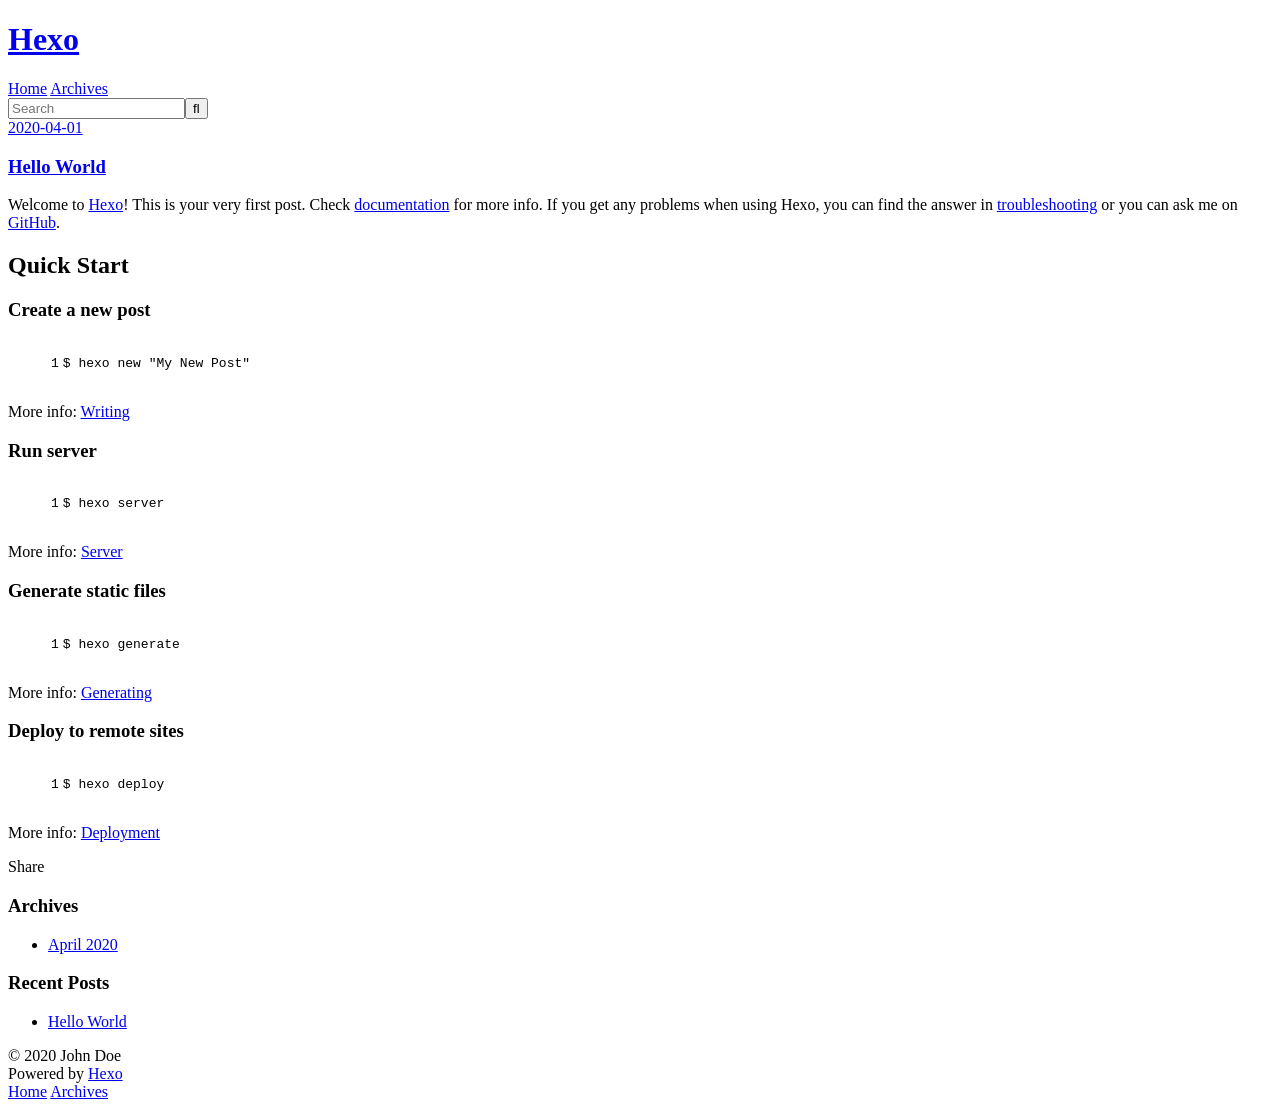
==== index.html @ 22eafc71 "Site updated: 2020-04-03 13:13:14" ====
<!DOCTYPE html>
<html>
<head>
  <meta charset="utf-8">
  

  
  <title>Hexo</title>
  <meta name="viewport" content="width=device-width, initial-scale=1, maximum-scale=1">
  <meta property="og:type" content="website">
<meta property="og:title" content="Hexo">
<meta property="og:url" content="http://yoursite.com/index.html">
<meta property="og:site_name" content="Hexo">
<meta property="og:locale" content="en_US">
<meta property="article:author" content="John Doe">
<meta name="twitter:card" content="summary">
  
    <link rel="alternate" href="/atom.xml" title="Hexo" type="application/atom+xml">
  
  
    <link rel="icon" href="/favicon.png">
  
  
    <link href="//fonts.googleapis.com/css?family=Source+Code+Pro" rel="stylesheet" type="text/css">
  
  
<link rel="stylesheet" href="/css/style.css">

<meta name="generator" content="Hexo 4.2.0"></head>

<body>
  <div id="container">
    <div id="wrap">
      <header id="header">
  <div id="banner"></div>
  <div id="header-outer" class="outer">
    <div id="header-title" class="inner">
      <h1 id="logo-wrap">
        <a href="/" id="logo">Hexo</a>
      </h1>
      
    </div>
    <div id="header-inner" class="inner">
      <nav id="main-nav">
        <a id="main-nav-toggle" class="nav-icon"></a>
        
          <a class="main-nav-link" href="/">Home</a>
        
          <a class="main-nav-link" href="/archives">Archives</a>
        
      </nav>
      <nav id="sub-nav">
        
          <a id="nav-rss-link" class="nav-icon" href="/atom.xml" title="RSS Feed"></a>
        
        <a id="nav-search-btn" class="nav-icon" title="Search"></a>
      </nav>
      <div id="search-form-wrap">
        <form action="//google.com/search" method="get" accept-charset="UTF-8" class="search-form"><input type="search" name="q" class="search-form-input" placeholder="Search"><button type="submit" class="search-form-submit">&#xF002;</button><input type="hidden" name="sitesearch" value="http://yoursite.com"></form>
      </div>
    </div>
  </div>
</header>
      <div class="outer">
        <section id="main">
  
    <article id="post-hello-world" class="article article-type-post" itemscope itemprop="blogPost">
  <div class="article-meta">
    <a href="/2020/04/01/hello-world/" class="article-date">
  <time datetime="2020-04-01T00:53:40.589Z" itemprop="datePublished">2020-04-01</time>
</a>
    
  </div>
  <div class="article-inner">
    
    
      <header class="article-header">
        
  
    <h1 itemprop="name">
      <a class="article-title" href="/2020/04/01/hello-world/">Hello World</a>
    </h1>
  

      </header>
    
    <div class="article-entry" itemprop="articleBody">
      
        <p>Welcome to <a href="https://hexo.io/" target="_blank" rel="noopener">Hexo</a>! This is your very first post. Check <a href="https://hexo.io/docs/" target="_blank" rel="noopener">documentation</a> for more info. If you get any problems when using Hexo, you can find the answer in <a href="https://hexo.io/docs/troubleshooting.html" target="_blank" rel="noopener">troubleshooting</a> or you can ask me on <a href="https://github.com/hexojs/hexo/issues" target="_blank" rel="noopener">GitHub</a>.</p>
<h2 id="Quick-Start"><a href="#Quick-Start" class="headerlink" title="Quick Start"></a>Quick Start</h2><h3 id="Create-a-new-post"><a href="#Create-a-new-post" class="headerlink" title="Create a new post"></a>Create a new post</h3><figure class="highlight bash"><table><tr><td class="gutter"><pre><span class="line">1</span><br></pre></td><td class="code"><pre><span class="line">$ hexo new <span class="string">"My New Post"</span></span><br></pre></td></tr></table></figure>

<p>More info: <a href="https://hexo.io/docs/writing.html" target="_blank" rel="noopener">Writing</a></p>
<h3 id="Run-server"><a href="#Run-server" class="headerlink" title="Run server"></a>Run server</h3><figure class="highlight bash"><table><tr><td class="gutter"><pre><span class="line">1</span><br></pre></td><td class="code"><pre><span class="line">$ hexo server</span><br></pre></td></tr></table></figure>

<p>More info: <a href="https://hexo.io/docs/server.html" target="_blank" rel="noopener">Server</a></p>
<h3 id="Generate-static-files"><a href="#Generate-static-files" class="headerlink" title="Generate static files"></a>Generate static files</h3><figure class="highlight bash"><table><tr><td class="gutter"><pre><span class="line">1</span><br></pre></td><td class="code"><pre><span class="line">$ hexo generate</span><br></pre></td></tr></table></figure>

<p>More info: <a href="https://hexo.io/docs/generating.html" target="_blank" rel="noopener">Generating</a></p>
<h3 id="Deploy-to-remote-sites"><a href="#Deploy-to-remote-sites" class="headerlink" title="Deploy to remote sites"></a>Deploy to remote sites</h3><figure class="highlight bash"><table><tr><td class="gutter"><pre><span class="line">1</span><br></pre></td><td class="code"><pre><span class="line">$ hexo deploy</span><br></pre></td></tr></table></figure>

<p>More info: <a href="https://hexo.io/docs/one-command-deployment.html" target="_blank" rel="noopener">Deployment</a></p>

      
    </div>
    <footer class="article-footer">
      <a data-url="http://yoursite.com/2020/04/01/hello-world/" data-id="ck8gmfbgz0000h8v64lvi0xo5" class="article-share-link">Share</a>
      
      
    </footer>
  </div>
  
</article>


  


</section>
        
          <aside id="sidebar">
  
    

  
    

  
    
  
    
  <div class="widget-wrap">
    <h3 class="widget-title">Archives</h3>
    <div class="widget">
      <ul class="archive-list"><li class="archive-list-item"><a class="archive-list-link" href="/archives/2020/04/">April 2020</a></li></ul>
    </div>
  </div>


  
    
  <div class="widget-wrap">
    <h3 class="widget-title">Recent Posts</h3>
    <div class="widget">
      <ul>
        
          <li>
            <a href="/2020/04/01/hello-world/">Hello World</a>
          </li>
        
      </ul>
    </div>
  </div>

  
</aside>
        
      </div>
      <footer id="footer">
  
  <div class="outer">
    <div id="footer-info" class="inner">
      &copy; 2020 John Doe<br>
      Powered by <a href="http://hexo.io/" target="_blank">Hexo</a>
    </div>
  </div>
</footer>
    </div>
    <nav id="mobile-nav">
  
    <a href="/" class="mobile-nav-link">Home</a>
  
    <a href="/archives" class="mobile-nav-link">Archives</a>
  
</nav>
    

<script src="//ajax.googleapis.com/ajax/libs/jquery/2.0.3/jquery.min.js"></script>


  
<link rel="stylesheet" href="/fancybox/jquery.fancybox.css">

  
<script src="/fancybox/jquery.fancybox.pack.js"></script>




<script src="/js/script.js"></script>




  </div>
</body>
</html>
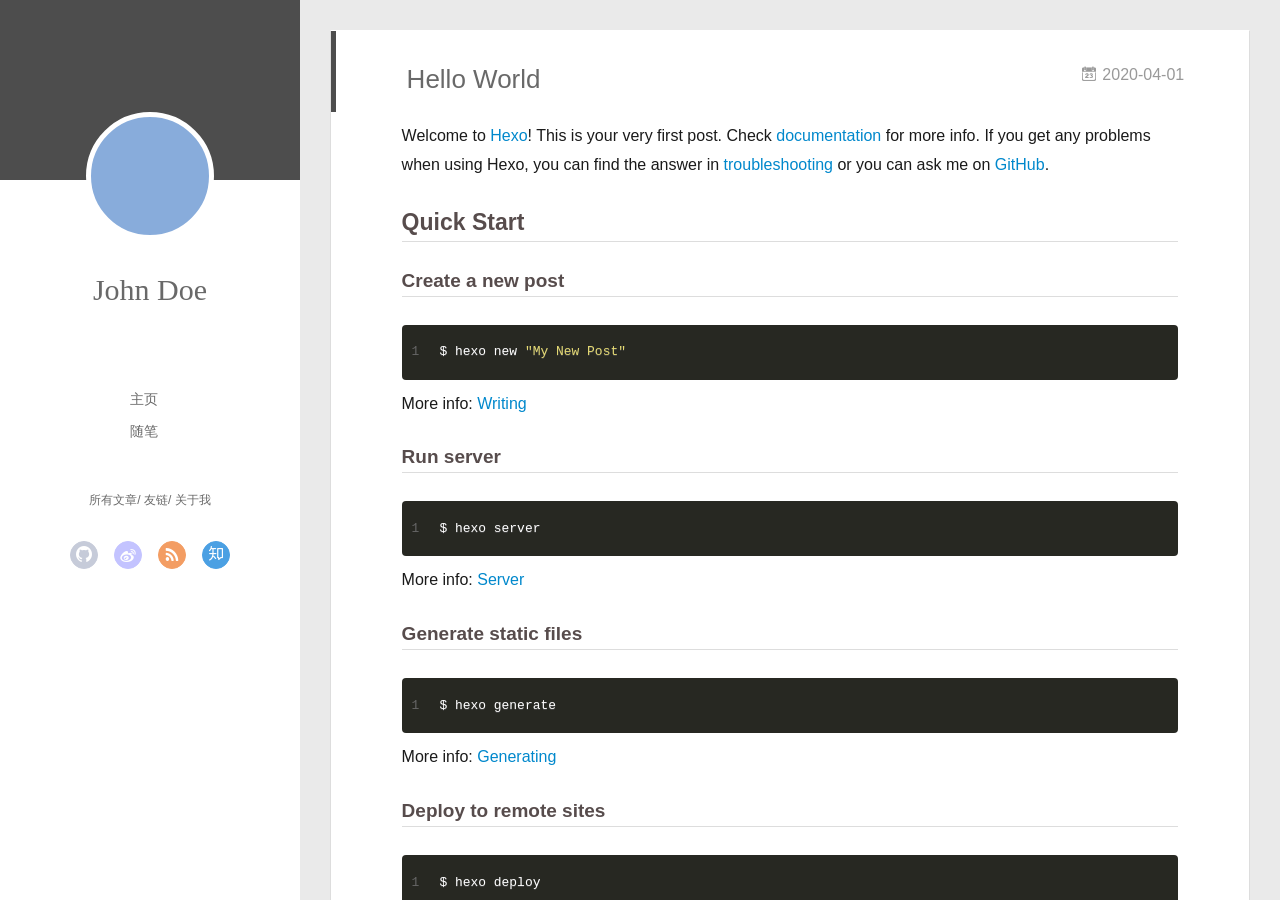
==== commit 04b6698b: "Site updated: 2020-04-07 07:54:19" ====
--- a/index.html
+++ b/index.html
@@ -3,8 +3,9 @@
 <head>
   <meta charset="utf-8">
   
-
-  
+  <meta name="renderer" content="webkit">
+  <meta http-equiv="X-UA-Compatible" content="IE=edge" >
+  <link rel="dns-prefetch" href="http://yoursite.com">
   <title>Hexo</title>
   <meta name="viewport" content="width=device-width, initial-scale=1, maximum-scale=1">
   <meta property="og:type" content="website">
@@ -15,64 +16,144 @@
 <meta property="article:author" content="John Doe">
 <meta name="twitter:card" content="summary">
   
-    <link rel="alternate" href="/atom.xml" title="Hexo" type="application/atom+xml">
+    <link rel="alternative" href="/atom.xml" title="Hexo" type="application/atom+xml">
   
   
     <link rel="icon" href="/favicon.png">
   
-  
-    <link href="//fonts.googleapis.com/css?family=Source+Code+Pro" rel="stylesheet" type="text/css">
-  
-  
-<link rel="stylesheet" href="/css/style.css">
+  <link rel="stylesheet" type="text/css" href="/./main.0cf68a.css">
+  <style type="text/css">
+  
+    #container.show {
+      background: linear-gradient(200deg,#a0cfe4,#e8c37e);
+    }
+  </style>
+  
+
+  
 
 <meta name="generator" content="Hexo 4.2.0"></head>
 
 <body>
-  <div id="container">
-    <div id="wrap">
-      <header id="header">
-  <div id="banner"></div>
-  <div id="header-outer" class="outer">
-    <div id="header-title" class="inner">
-      <h1 id="logo-wrap">
-        <a href="/" id="logo">Hexo</a>
-      </h1>
-      
-    </div>
-    <div id="header-inner" class="inner">
-      <nav id="main-nav">
-        <a id="main-nav-toggle" class="nav-icon"></a>
-        
-          <a class="main-nav-link" href="/">Home</a>
-        
-          <a class="main-nav-link" href="/archives">Archives</a>
-        
-      </nav>
-      <nav id="sub-nav">
-        
-          <a id="nav-rss-link" class="nav-icon" href="/atom.xml" title="RSS Feed"></a>
-        
-        <a id="nav-search-btn" class="nav-icon" title="Search"></a>
-      </nav>
-      <div id="search-form-wrap">
-        <form action="//google.com/search" method="get" accept-charset="UTF-8" class="search-form"><input type="search" name="q" class="search-form-input" placeholder="Search"><button type="submit" class="search-form-submit">&#xF002;</button><input type="hidden" name="sitesearch" value="http://yoursite.com"></form>
-      </div>
-    </div>
-  </div>
-</header>
-      <div class="outer">
-        <section id="main">
-  
-    <article id="post-hello-world" class="article article-type-post" itemscope itemprop="blogPost">
-  <div class="article-meta">
-    <a href="/2020/04/01/hello-world/" class="article-date">
-  <time datetime="2020-04-01T00:53:40.589Z" itemprop="datePublished">2020-04-01</time>
-</a>
-    
-  </div>
+  <div id="container" q-class="show:isCtnShow">
+    <canvas id="anm-canvas" class="anm-canvas"></canvas>
+    <div class="left-col" q-class="show:isShow">
+      
+<div class="overlay" style="background: #4d4d4d"></div>
+<div class="intrude-less">
+	<header id="header" class="inner">
+		<a href="/" class="profilepic">
+			<img src="" class="js-avatar">
+		</a>
+		<hgroup>
+		  <h1 class="header-author"><a href="/">John Doe</a></h1>
+		</hgroup>
+		
+
+		<nav class="header-menu">
+			<ul>
+			
+				<li><a href="/">主页</a></li>
+	        
+				<li><a href="/tags/%E9%9A%8F%E7%AC%94/">随笔</a></li>
+	        
+			</ul>
+		</nav>
+		<nav class="header-smart-menu">
+    		
+    			
+    			<a q-on="click: openSlider(e, 'innerArchive')" href="javascript:void(0)">所有文章</a>
+    			
+            
+    			
+    			<a q-on="click: openSlider(e, 'friends')" href="javascript:void(0)">友链</a>
+    			
+            
+    			
+    			<a q-on="click: openSlider(e, 'aboutme')" href="javascript:void(0)">关于我</a>
+    			
+            
+		</nav>
+		<nav class="header-nav">
+			<div class="social">
+				
+					<a class="github" target="_blank" href="#" title="github"><i class="icon-github"></i></a>
+		        
+					<a class="weibo" target="_blank" href="#" title="weibo"><i class="icon-weibo"></i></a>
+		        
+					<a class="rss" target="_blank" href="#" title="rss"><i class="icon-rss"></i></a>
+		        
+					<a class="zhihu" target="_blank" href="#" title="zhihu"><i class="icon-zhihu"></i></a>
+		        
+			</div>
+		</nav>
+	</header>		
+</div>
+
+    </div>
+    <div class="mid-col" q-class="show:isShow,hide:isShow|isFalse">
+      
+<nav id="mobile-nav">
+  	<div class="overlay js-overlay" style="background: #4d4d4d"></div>
+	<div class="btnctn js-mobile-btnctn">
+  		<div class="slider-trigger list" q-on="click: openSlider(e)"><i class="icon icon-sort"></i></div>
+	</div>
+	<div class="intrude-less">
+		<header id="header" class="inner">
+			<div class="profilepic">
+				<img src="" class="js-avatar">
+			</div>
+			<hgroup>
+			  <h1 class="header-author js-header-author">John Doe</h1>
+			</hgroup>
+			
+			
+			
+				
+			
+				
+			
+			
+			
+			<nav class="header-nav">
+				<div class="social">
+					
+						<a class="github" target="_blank" href="#" title="github"><i class="icon-github"></i></a>
+			        
+						<a class="weibo" target="_blank" href="#" title="weibo"><i class="icon-weibo"></i></a>
+			        
+						<a class="rss" target="_blank" href="#" title="rss"><i class="icon-rss"></i></a>
+			        
+						<a class="zhihu" target="_blank" href="#" title="zhihu"><i class="icon-zhihu"></i></a>
+			        
+				</div>
+			</nav>
+
+			<nav class="header-menu js-header-menu">
+				<ul style="width: 50%">
+				
+				
+					<li style="width: 50%"><a href="/">主页</a></li>
+		        
+					<li style="width: 50%"><a href="/tags/%E9%9A%8F%E7%AC%94/">随笔</a></li>
+		        
+				</ul>
+			</nav>
+		</header>				
+	</div>
+	<div class="mobile-mask" style="display:none" q-show="isShow"></div>
+</nav>
+
+      <div id="wrapper" class="body-wrap">
+        <div class="menu-l">
+          <div class="canvas-wrap">
+            <canvas data-colors="#eaeaea" data-sectionHeight="100" data-contentId="js-content" id="myCanvas1" class="anm-canvas"></canvas>
+          </div>
+          <div id="js-content" class="content-ll">
+            
+  
+    <article id="post-hello-world" class="article article-type-post  article-index" itemscope itemprop="blogPost">
   <div class="article-inner">
-    
     
       <header class="article-header">
         
@@ -82,6 +163,11 @@
     </h1>
   
 
+        
+        <a href="/2020/04/01/hello-world/" class="archive-article-date">
+  	<time datetime="2020-04-01T00:53:40.589Z" itemprop="datePublished"><i class="icon-calendar icon"></i>2020-04-01</time>
+</a>
+        
       </header>
     
     <div class="article-entry" itemprop="articleBody">
@@ -101,96 +187,292 @@
 <p>More info: <a href="https://hexo.io/docs/one-command-deployment.html" target="_blank" rel="noopener">Deployment</a></p>
 
       
-    </div>
-    <footer class="article-footer">
-      <a data-url="http://yoursite.com/2020/04/01/hello-world/" data-id="ck8gmfbgz0000h8v64lvi0xo5" class="article-share-link">Share</a>
-      
-      
-    </footer>
+
+      
+    </div>
+    <div class="article-info article-info-index">
+      
+      
+      
+
+      
+        <p class="article-more-link">
+          <a class="article-more-a" href="/2020/04/01/hello-world/">展开全文 >></a>
+        </p>
+      
+
+      
+      <div class="clearfix"></div>
+    </div>
   </div>
-  
 </article>
 
-
-  
-
-
-</section>
-        
-          <aside id="sidebar">
-  
-    
-
-  
-    
-
-  
-    
-  
-    
-  <div class="widget-wrap">
-    <h3 class="widget-title">Archives</h3>
-    <div class="widget">
-      <ul class="archive-list"><li class="archive-list-item"><a class="archive-list-link" href="/archives/2020/04/">April 2020</a></li></ul>
-    </div>
-  </div>
-
-
-  
-    
-  <div class="widget-wrap">
-    <h3 class="widget-title">Recent Posts</h3>
-    <div class="widget">
-      <ul>
-        
-          <li>
-            <a href="/2020/04/01/hello-world/">Hello World</a>
-          </li>
-        
-      </ul>
-    </div>
-  </div>
-
-  
+<aside class="wrap-side-operation">
+    <div class="mod-side-operation">
+        
+        <div class="jump-container" id="js-jump-container" style="display:none;">
+            <a href="javascript:void(0)" class="mod-side-operation__jump-to-top">
+                <i class="icon-font icon-back"></i>
+            </a>
+            <div id="js-jump-plan-container" class="jump-plan-container" style="top: -11px;">
+                <i class="icon-font icon-plane jump-plane"></i>
+            </div>
+        </div>
+        
+        
+    </div>
 </aside>
-        
+
+
+
+
+  
+  
+
+
+          </div>
+        </div>
       </div>
       <footer id="footer">
-  
   <div class="outer">
-    <div id="footer-info" class="inner">
-      &copy; 2020 John Doe<br>
-      Powered by <a href="http://hexo.io/" target="_blank">Hexo</a>
+    <div id="footer-info">
+    	<div class="footer-left">
+    		&copy; 2020 John Doe
+    	</div>
+      	<div class="footer-right">
+      		<a href="http://hexo.io/" target="_blank">Hexo</a>  Theme <a href="https://github.com/litten/hexo-theme-yilia" target="_blank">Yilia</a> by Litten
+      	</div>
     </div>
   </div>
 </footer>
     </div>
-    <nav id="mobile-nav">
-  
-    <a href="/" class="mobile-nav-link">Home</a>
-  
-    <a href="/archives" class="mobile-nav-link">Archives</a>
-  
-</nav>
-    
-
-<script src="//ajax.googleapis.com/ajax/libs/jquery/2.0.3/jquery.min.js"></script>
-
-
-  
-<link rel="stylesheet" href="/fancybox/jquery.fancybox.css">
-
-  
-<script src="/fancybox/jquery.fancybox.pack.js"></script>
-
-
-
-
-<script src="/js/script.js"></script>
-
-
-
-
+    <script>
+	var yiliaConfig = {
+		mathjax: false,
+		isHome: true,
+		isPost: false,
+		isArchive: false,
+		isTag: false,
+		isCategory: false,
+		open_in_new: false,
+		toc_hide_index: true,
+		root: "/",
+		innerArchive: true,
+		showTags: false
+	}
+</script>
+
+<script>!function(t){function n(e){if(r[e])return r[e].exports;var i=r[e]={exports:{},id:e,loaded:!1};return t[e].call(i.exports,i,i.exports,n),i.loaded=!0,i.exports}var r={};n.m=t,n.c=r,n.p="./",n(0)}([function(t,n,r){r(195),t.exports=r(191)},function(t,n,r){var e=r(3),i=r(52),o=r(27),u=r(28),c=r(53),f="prototype",a=function(t,n,r){var s,l,h,v,p=t&a.F,d=t&a.G,y=t&a.S,g=t&a.P,b=t&a.B,m=d?e:y?e[n]||(e[n]={}):(e[n]||{})[f],x=d?i:i[n]||(i[n]={}),w=x[f]||(x[f]={});d&&(r=n);for(s in r)l=!p&&m&&void 0!==m[s],h=(l?m:r)[s],v=b&&l?c(h,e):g&&"function"==typeof h?c(Function.call,h):h,m&&u(m,s,h,t&a.U),x[s]!=h&&o(x,s,v),g&&w[s]!=h&&(w[s]=h)};e.core=i,a.F=1,a.G=2,a.S=4,a.P=8,a.B=16,a.W=32,a.U=64,a.R=128,t.exports=a},function(t,n,r){var e=r(6);t.exports=function(t){if(!e(t))throw TypeError(t+" is not an object!");return t}},function(t,n){var r=t.exports="undefined"!=typeof window&&window.Math==Math?window:"undefined"!=typeof self&&self.Math==Math?self:Function("return this")();"number"==typeof __g&&(__g=r)},function(t,n){t.exports=function(t){try{return!!t()}catch(t){return!0}}},function(t,n){var r=t.exports="undefined"!=typeof window&&window.Math==Math?window:"undefined"!=typeof self&&self.Math==Math?self:Function("return this")();"number"==typeof __g&&(__g=r)},function(t,n){t.exports=function(t){return"object"==typeof t?null!==t:"function"==typeof t}},function(t,n,r){var e=r(126)("wks"),i=r(76),o=r(3).Symbol,u="function"==typeof o;(t.exports=function(t){return e[t]||(e[t]=u&&o[t]||(u?o:i)("Symbol."+t))}).store=e},function(t,n){var r={}.hasOwnProperty;t.exports=function(t,n){return r.call(t,n)}},function(t,n,r){var e=r(94),i=r(33);t.exports=function(t){return e(i(t))}},function(t,n,r){t.exports=!r(4)(function(){return 7!=Object.defineProperty({},"a",{get:function(){return 7}}).a})},function(t,n,r){var e=r(2),i=r(167),o=r(50),u=Object.defineProperty;n.f=r(10)?Object.defineProperty:function(t,n,r){if(e(t),n=o(n,!0),e(r),i)try{return u(t,n,r)}catch(t){}if("get"in r||"set"in r)throw TypeError("Accessors not supported!");return"value"in r&&(t[n]=r.value),t}},function(t,n,r){t.exports=!r(18)(function(){return 7!=Object.defineProperty({},"a",{get:function(){return 7}}).a})},function(t,n,r){var e=r(14),i=r(22);t.exports=r(12)?function(t,n,r){return e.f(t,n,i(1,r))}:function(t,n,r){return t[n]=r,t}},function(t,n,r){var e=r(20),i=r(58),o=r(42),u=Object.defineProperty;n.f=r(12)?Object.defineProperty:function(t,n,r){if(e(t),n=o(n,!0),e(r),i)try{return u(t,n,r)}catch(t){}if("get"in r||"set"in r)throw TypeError("Accessors not supported!");return"value"in r&&(t[n]=r.value),t}},function(t,n,r){var e=r(40)("wks"),i=r(23),o=r(5).Symbol,u="function"==typeof o;(t.exports=function(t){return e[t]||(e[t]=u&&o[t]||(u?o:i)("Symbol."+t))}).store=e},function(t,n,r){var e=r(67),i=Math.min;t.exports=function(t){return t>0?i(e(t),9007199254740991):0}},function(t,n,r){var e=r(46);t.exports=function(t){return Object(e(t))}},function(t,n){t.exports=function(t){try{return!!t()}catch(t){return!0}}},function(t,n,r){var e=r(63),i=r(34);t.exports=Object.keys||function(t){return e(t,i)}},function(t,n,r){var e=r(21);t.exports=function(t){if(!e(t))throw TypeError(t+" is not an object!");return t}},function(t,n){t.exports=function(t){return"object"==typeof t?null!==t:"function"==typeof t}},function(t,n){t.exports=function(t,n){return{enumerable:!(1&t),configurable:!(2&t),writable:!(4&t),value:n}}},function(t,n){var r=0,e=Math.random();t.exports=function(t){return"Symbol(".concat(void 0===t?"":t,")_",(++r+e).toString(36))}},function(t,n){var r={}.hasOwnProperty;t.exports=function(t,n){return r.call(t,n)}},function(t,n){var r=t.exports={version:"2.4.0"};"number"==typeof __e&&(__e=r)},function(t,n){t.exports=function(t){if("function"!=typeof t)throw TypeError(t+" is not a function!");return t}},function(t,n,r){var e=r(11),i=r(66);t.exports=r(10)?function(t,n,r){return e.f(t,n,i(1,r))}:function(t,n,r){return t[n]=r,t}},function(t,n,r){var e=r(3),i=r(27),o=r(24),u=r(76)("src"),c="toString",f=Function[c],a=(""+f).split(c);r(52).inspectSource=function(t){return f.call(t)},(t.exports=function(t,n,r,c){var f="function"==typeof r;f&&(o(r,"name")||i(r,"name",n)),t[n]!==r&&(f&&(o(r,u)||i(r,u,t[n]?""+t[n]:a.join(String(n)))),t===e?t[n]=r:c?t[n]?t[n]=r:i(t,n,r):(delete t[n],i(t,n,r)))})(Function.prototype,c,function(){return"function"==typeof this&&this[u]||f.call(this)})},function(t,n,r){var e=r(1),i=r(4),o=r(46),u=function(t,n,r,e){var i=String(o(t)),u="<"+n;return""!==r&&(u+=" "+r+'="'+String(e).replace(/"/g,"&quot;")+'"'),u+">"+i+"</"+n+">"};t.exports=function(t,n){var r={};r[t]=n(u),e(e.P+e.F*i(function(){var n=""[t]('"');return n!==n.toLowerCase()||n.split('"').length>3}),"String",r)}},function(t,n,r){var e=r(115),i=r(46);t.exports=function(t){return e(i(t))}},function(t,n,r){var e=r(116),i=r(66),o=r(30),u=r(50),c=r(24),f=r(167),a=Object.getOwnPropertyDescriptor;n.f=r(10)?a:function(t,n){if(t=o(t),n=u(n,!0),f)try{return a(t,n)}catch(t){}if(c(t,n))return i(!e.f.call(t,n),t[n])}},function(t,n,r){var e=r(24),i=r(17),o=r(145)("IE_PROTO"),u=Object.prototype;t.exports=Object.getPrototypeOf||function(t){return t=i(t),e(t,o)?t[o]:"function"==typeof t.constructor&&t instanceof t.constructor?t.constructor.prototype:t instanceof Object?u:null}},function(t,n){t.exports=function(t){if(void 0==t)throw TypeError("Can't call method on  "+t);return t}},function(t,n){t.exports="constructor,hasOwnProperty,isPrototypeOf,propertyIsEnumerable,toLocaleString,toString,valueOf".split(",")},function(t,n){t.exports={}},function(t,n){t.exports=!0},function(t,n){n.f={}.propertyIsEnumerable},function(t,n,r){var e=r(14).f,i=r(8),o=r(15)("toStringTag");t.exports=function(t,n,r){t&&!i(t=r?t:t.prototype,o)&&e(t,o,{configurable:!0,value:n})}},function(t,n,r){var e=r(40)("keys"),i=r(23);t.exports=function(t){return e[t]||(e[t]=i(t))}},function(t,n,r){var e=r(5),i="__core-js_shared__",o=e[i]||(e[i]={});t.exports=function(t){return o[t]||(o[t]={})}},function(t,n){var r=Math.ceil,e=Math.floor;t.exports=function(t){return isNaN(t=+t)?0:(t>0?e:r)(t)}},function(t,n,r){var e=r(21);t.exports=function(t,n){if(!e(t))return t;var r,i;if(n&&"function"==typeof(r=t.toString)&&!e(i=r.call(t)))return i;if("function"==typeof(r=t.valueOf)&&!e(i=r.call(t)))return i;if(!n&&"function"==typeof(r=t.toString)&&!e(i=r.call(t)))return i;throw TypeError("Can't convert object to primitive value")}},function(t,n,r){var e=r(5),i=r(25),o=r(36),u=r(44),c=r(14).f;t.exports=function(t){var n=i.Symbol||(i.Symbol=o?{}:e.Symbol||{});"_"==t.charAt(0)||t in n||c(n,t,{value:u.f(t)})}},function(t,n,r){n.f=r(15)},function(t,n){var r={}.toString;t.exports=function(t){return r.call(t).slice(8,-1)}},function(t,n){t.exports=function(t){if(void 0==t)throw TypeError("Can't call method on  "+t);return t}},function(t,n,r){var e=r(4);t.exports=function(t,n){return!!t&&e(function(){n?t.call(null,function(){},1):t.call(null)})}},function(t,n,r){var e=r(53),i=r(115),o=r(17),u=r(16),c=r(203);t.exports=function(t,n){var r=1==t,f=2==t,a=3==t,s=4==t,l=6==t,h=5==t||l,v=n||c;return function(n,c,p){for(var d,y,g=o(n),b=i(g),m=e(c,p,3),x=u(b.length),w=0,S=r?v(n,x):f?v(n,0):void 0;x>w;w++)if((h||w in b)&&(d=b[w],y=m(d,w,g),t))if(r)S[w]=y;else if(y)switch(t){case 3:return!0;case 5:return d;case 6:return w;case 2:S.push(d)}else if(s)return!1;return l?-1:a||s?s:S}}},function(t,n,r){var e=r(1),i=r(52),o=r(4);t.exports=function(t,n){var r=(i.Object||{})[t]||Object[t],u={};u[t]=n(r),e(e.S+e.F*o(function(){r(1)}),"Object",u)}},function(t,n,r){var e=r(6);t.exports=function(t,n){if(!e(t))return t;var r,i;if(n&&"function"==typeof(r=t.toString)&&!e(i=r.call(t)))return i;if("function"==typeof(r=t.valueOf)&&!e(i=r.call(t)))return i;if(!n&&"function"==typeof(r=t.toString)&&!e(i=r.call(t)))return i;throw TypeError("Can't convert object to primitive value")}},function(t,n,r){var e=r(5),i=r(25),o=r(91),u=r(13),c="prototype",f=function(t,n,r){var a,s,l,h=t&f.F,v=t&f.G,p=t&f.S,d=t&f.P,y=t&f.B,g=t&f.W,b=v?i:i[n]||(i[n]={}),m=b[c],x=v?e:p?e[n]:(e[n]||{})[c];v&&(r=n);for(a in r)(s=!h&&x&&void 0!==x[a])&&a in b||(l=s?x[a]:r[a],b[a]=v&&"function"!=typeof x[a]?r[a]:y&&s?o(l,e):g&&x[a]==l?function(t){var n=function(n,r,e){if(this instanceof t){switch(arguments.length){case 0:return new t;case 1:return new t(n);case 2:return new t(n,r)}return new t(n,r,e)}return t.apply(this,arguments)};return n[c]=t[c],n}(l):d&&"function"==typeof l?o(Function.call,l):l,d&&((b.virtual||(b.virtual={}))[a]=l,t&f.R&&m&&!m[a]&&u(m,a,l)))};f.F=1,f.G=2,f.S=4,f.P=8,f.B=16,f.W=32,f.U=64,f.R=128,t.exports=f},function(t,n){var r=t.exports={version:"2.4.0"};"number"==typeof __e&&(__e=r)},function(t,n,r){var e=r(26);t.exports=function(t,n,r){if(e(t),void 0===n)return t;switch(r){case 1:return function(r){return t.call(n,r)};case 2:return function(r,e){return t.call(n,r,e)};case 3:return function(r,e,i){return t.call(n,r,e,i)}}return function(){return t.apply(n,arguments)}}},function(t,n,r){var e=r(183),i=r(1),o=r(126)("metadata"),u=o.store||(o.store=new(r(186))),c=function(t,n,r){var i=u.get(t);if(!i){if(!r)return;u.set(t,i=new e)}var o=i.get(n);if(!o){if(!r)return;i.set(n,o=new e)}return o},f=function(t,n,r){var e=c(n,r,!1);return void 0!==e&&e.has(t)},a=function(t,n,r){var e=c(n,r,!1);return void 0===e?void 0:e.get(t)},s=function(t,n,r,e){c(r,e,!0).set(t,n)},l=function(t,n){var r=c(t,n,!1),e=[];return r&&r.forEach(function(t,n){e.push(n)}),e},h=function(t){return void 0===t||"symbol"==typeof t?t:String(t)},v=function(t){i(i.S,"Reflect",t)};t.exports={store:u,map:c,has:f,get:a,set:s,keys:l,key:h,exp:v}},function(t,n,r){"use strict";if(r(10)){var e=r(69),i=r(3),o=r(4),u=r(1),c=r(127),f=r(152),a=r(53),s=r(68),l=r(66),h=r(27),v=r(73),p=r(67),d=r(16),y=r(75),g=r(50),b=r(24),m=r(180),x=r(114),w=r(6),S=r(17),_=r(137),O=r(70),E=r(32),P=r(71).f,j=r(154),F=r(76),M=r(7),A=r(48),N=r(117),T=r(146),I=r(155),k=r(80),L=r(123),R=r(74),C=r(130),D=r(160),U=r(11),W=r(31),G=U.f,B=W.f,V=i.RangeError,z=i.TypeError,q=i.Uint8Array,K="ArrayBuffer",J="Shared"+K,Y="BYTES_PER_ELEMENT",H="prototype",$=Array[H],X=f.ArrayBuffer,Q=f.DataView,Z=A(0),tt=A(2),nt=A(3),rt=A(4),et=A(5),it=A(6),ot=N(!0),ut=N(!1),ct=I.values,ft=I.keys,at=I.entries,st=$.lastIndexOf,lt=$.reduce,ht=$.reduceRight,vt=$.join,pt=$.sort,dt=$.slice,yt=$.toString,gt=$.toLocaleString,bt=M("iterator"),mt=M("toStringTag"),xt=F("typed_constructor"),wt=F("def_constructor"),St=c.CONSTR,_t=c.TYPED,Ot=c.VIEW,Et="Wrong length!",Pt=A(1,function(t,n){return Tt(T(t,t[wt]),n)}),jt=o(function(){return 1===new q(new Uint16Array([1]).buffer)[0]}),Ft=!!q&&!!q[H].set&&o(function(){new q(1).set({})}),Mt=function(t,n){if(void 0===t)throw z(Et);var r=+t,e=d(t);if(n&&!m(r,e))throw V(Et);return e},At=function(t,n){var r=p(t);if(r<0||r%n)throw V("Wrong offset!");return r},Nt=function(t){if(w(t)&&_t in t)return t;throw z(t+" is not a typed array!")},Tt=function(t,n){if(!(w(t)&&xt in t))throw z("It is not a typed array constructor!");return new t(n)},It=function(t,n){return kt(T(t,t[wt]),n)},kt=function(t,n){for(var r=0,e=n.length,i=Tt(t,e);e>r;)i[r]=n[r++];return i},Lt=function(t,n,r){G(t,n,{get:function(){return this._d[r]}})},Rt=function(t){var n,r,e,i,o,u,c=S(t),f=arguments.length,s=f>1?arguments[1]:void 0,l=void 0!==s,h=j(c);if(void 0!=h&&!_(h)){for(u=h.call(c),e=[],n=0;!(o=u.next()).done;n++)e.push(o.value);c=e}for(l&&f>2&&(s=a(s,arguments[2],2)),n=0,r=d(c.length),i=Tt(this,r);r>n;n++)i[n]=l?s(c[n],n):c[n];return i},Ct=function(){for(var t=0,n=arguments.length,r=Tt(this,n);n>t;)r[t]=arguments[t++];return r},Dt=!!q&&o(function(){gt.call(new q(1))}),Ut=function(){return gt.apply(Dt?dt.call(Nt(this)):Nt(this),arguments)},Wt={copyWithin:function(t,n){return D.call(Nt(this),t,n,arguments.length>2?arguments[2]:void 0)},every:function(t){return rt(Nt(this),t,arguments.length>1?arguments[1]:void 0)},fill:function(t){return C.apply(Nt(this),arguments)},filter:function(t){return It(this,tt(Nt(this),t,arguments.length>1?arguments[1]:void 0))},find:function(t){return et(Nt(this),t,arguments.length>1?arguments[1]:void 0)},findIndex:function(t){return it(Nt(this),t,arguments.length>1?arguments[1]:void 0)},forEach:function(t){Z(Nt(this),t,arguments.length>1?arguments[1]:void 0)},indexOf:function(t){return ut(Nt(this),t,arguments.length>1?arguments[1]:void 0)},includes:function(t){return ot(Nt(this),t,arguments.length>1?arguments[1]:void 0)},join:function(t){return vt.apply(Nt(this),arguments)},lastIndexOf:function(t){return st.apply(Nt(this),arguments)},map:function(t){return Pt(Nt(this),t,arguments.length>1?arguments[1]:void 0)},reduce:function(t){return lt.apply(Nt(this),arguments)},reduceRight:function(t){return ht.apply(Nt(this),arguments)},reverse:function(){for(var t,n=this,r=Nt(n).length,e=Math.floor(r/2),i=0;i<e;)t=n[i],n[i++]=n[--r],n[r]=t;return n},some:function(t){return nt(Nt(this),t,arguments.length>1?arguments[1]:void 0)},sort:function(t){return pt.call(Nt(this),t)},subarray:function(t,n){var r=Nt(this),e=r.length,i=y(t,e);return new(T(r,r[wt]))(r.buffer,r.byteOffset+i*r.BYTES_PER_ELEMENT,d((void 0===n?e:y(n,e))-i))}},Gt=function(t,n){return It(this,dt.call(Nt(this),t,n))},Bt=function(t){Nt(this);var n=At(arguments[1],1),r=this.length,e=S(t),i=d(e.length),o=0;if(i+n>r)throw V(Et);for(;o<i;)this[n+o]=e[o++]},Vt={entries:function(){return at.call(Nt(this))},keys:function(){return ft.call(Nt(this))},values:function(){return ct.call(Nt(this))}},zt=function(t,n){return w(t)&&t[_t]&&"symbol"!=typeof n&&n in t&&String(+n)==String(n)},qt=function(t,n){return zt(t,n=g(n,!0))?l(2,t[n]):B(t,n)},Kt=function(t,n,r){return!(zt(t,n=g(n,!0))&&w(r)&&b(r,"value"))||b(r,"get")||b(r,"set")||r.configurable||b(r,"writable")&&!r.writable||b(r,"enumerable")&&!r.enumerable?G(t,n,r):(t[n]=r.value,t)};St||(W.f=qt,U.f=Kt),u(u.S+u.F*!St,"Object",{getOwnPropertyDescriptor:qt,defineProperty:Kt}),o(function(){yt.call({})})&&(yt=gt=function(){return vt.call(this)});var Jt=v({},Wt);v(Jt,Vt),h(Jt,bt,Vt.values),v(Jt,{slice:Gt,set:Bt,constructor:function(){},toString:yt,toLocaleString:Ut}),Lt(Jt,"buffer","b"),Lt(Jt,"byteOffset","o"),Lt(Jt,"byteLength","l"),Lt(Jt,"length","e"),G(Jt,mt,{get:function(){return this[_t]}}),t.exports=function(t,n,r,f){f=!!f;var a=t+(f?"Clamped":"")+"Array",l="Uint8Array"!=a,v="get"+t,p="set"+t,y=i[a],g=y||{},b=y&&E(y),m=!y||!c.ABV,S={},_=y&&y[H],j=function(t,r){var e=t._d;return e.v[v](r*n+e.o,jt)},F=function(t,r,e){var i=t._d;f&&(e=(e=Math.round(e))<0?0:e>255?255:255&e),i.v[p](r*n+i.o,e,jt)},M=function(t,n){G(t,n,{get:function(){return j(this,n)},set:function(t){return F(this,n,t)},enumerable:!0})};m?(y=r(function(t,r,e,i){s(t,y,a,"_d");var o,u,c,f,l=0,v=0;if(w(r)){if(!(r instanceof X||(f=x(r))==K||f==J))return _t in r?kt(y,r):Rt.call(y,r);o=r,v=At(e,n);var p=r.byteLength;if(void 0===i){if(p%n)throw V(Et);if((u=p-v)<0)throw V(Et)}else if((u=d(i)*n)+v>p)throw V(Et);c=u/n}else c=Mt(r,!0),u=c*n,o=new X(u);for(h(t,"_d",{b:o,o:v,l:u,e:c,v:new Q(o)});l<c;)M(t,l++)}),_=y[H]=O(Jt),h(_,"constructor",y)):L(function(t){new y(null),new y(t)},!0)||(y=r(function(t,r,e,i){s(t,y,a);var o;return w(r)?r instanceof X||(o=x(r))==K||o==J?void 0!==i?new g(r,At(e,n),i):void 0!==e?new g(r,At(e,n)):new g(r):_t in r?kt(y,r):Rt.call(y,r):new g(Mt(r,l))}),Z(b!==Function.prototype?P(g).concat(P(b)):P(g),function(t){t in y||h(y,t,g[t])}),y[H]=_,e||(_.constructor=y));var A=_[bt],N=!!A&&("values"==A.name||void 0==A.name),T=Vt.values;h(y,xt,!0),h(_,_t,a),h(_,Ot,!0),h(_,wt,y),(f?new y(1)[mt]==a:mt in _)||G(_,mt,{get:function(){return a}}),S[a]=y,u(u.G+u.W+u.F*(y!=g),S),u(u.S,a,{BYTES_PER_ELEMENT:n,from:Rt,of:Ct}),Y in _||h(_,Y,n),u(u.P,a,Wt),R(a),u(u.P+u.F*Ft,a,{set:Bt}),u(u.P+u.F*!N,a,Vt),u(u.P+u.F*(_.toString!=yt),a,{toString:yt}),u(u.P+u.F*o(function(){new y(1).slice()}),a,{slice:Gt}),u(u.P+u.F*(o(function(){return[1,2].toLocaleString()!=new y([1,2]).toLocaleString()})||!o(function(){_.toLocaleString.call([1,2])})),a,{toLocaleString:Ut}),k[a]=N?A:T,e||N||h(_,bt,T)}}else t.exports=function(){}},function(t,n){var r={}.toString;t.exports=function(t){return r.call(t).slice(8,-1)}},function(t,n,r){var e=r(21),i=r(5).document,o=e(i)&&e(i.createElement);t.exports=function(t){return o?i.createElement(t):{}}},function(t,n,r){t.exports=!r(12)&&!r(18)(function(){return 7!=Object.defineProperty(r(57)("div"),"a",{get:function(){return 7}}).a})},function(t,n,r){"use strict";var e=r(36),i=r(51),o=r(64),u=r(13),c=r(8),f=r(35),a=r(96),s=r(38),l=r(103),h=r(15)("iterator"),v=!([].keys&&"next"in[].keys()),p="keys",d="values",y=function(){return this};t.exports=function(t,n,r,g,b,m,x){a(r,n,g);var w,S,_,O=function(t){if(!v&&t in F)return F[t];switch(t){case p:case d:return function(){return new r(this,t)}}return function(){return new r(this,t)}},E=n+" Iterator",P=b==d,j=!1,F=t.prototype,M=F[h]||F["@@iterator"]||b&&F[b],A=M||O(b),N=b?P?O("entries"):A:void 0,T="Array"==n?F.entries||M:M;if(T&&(_=l(T.call(new t)))!==Object.prototype&&(s(_,E,!0),e||c(_,h)||u(_,h,y)),P&&M&&M.name!==d&&(j=!0,A=function(){return M.call(this)}),e&&!x||!v&&!j&&F[h]||u(F,h,A),f[n]=A,f[E]=y,b)if(w={values:P?A:O(d),keys:m?A:O(p),entries:N},x)for(S in w)S in F||o(F,S,w[S]);else i(i.P+i.F*(v||j),n,w);return w}},function(t,n,r){var e=r(20),i=r(100),o=r(34),u=r(39)("IE_PROTO"),c=function(){},f="prototype",a=function(){var t,n=r(57)("iframe"),e=o.length;for(n.style.display="none",r(93).appendChild(n),n.src="javascript:",t=n.contentWindow.document,t.open(),t.write("<script>document.F=Object<\/script>"),t.close(),a=t.F;e--;)delete a[f][o[e]];return a()};t.exports=Object.create||function(t,n){var r;return null!==t?(c[f]=e(t),r=new c,c[f]=null,r[u]=t):r=a(),void 0===n?r:i(r,n)}},function(t,n,r){var e=r(63),i=r(34).concat("length","prototype");n.f=Object.getOwnPropertyNames||function(t){return e(t,i)}},function(t,n){n.f=Object.getOwnPropertySymbols},function(t,n,r){var e=r(8),i=r(9),o=r(90)(!1),u=r(39)("IE_PROTO");t.exports=function(t,n){var r,c=i(t),f=0,a=[];for(r in c)r!=u&&e(c,r)&&a.push(r);for(;n.length>f;)e(c,r=n[f++])&&(~o(a,r)||a.push(r));return a}},function(t,n,r){t.exports=r(13)},function(t,n,r){var e=r(76)("meta"),i=r(6),o=r(24),u=r(11).f,c=0,f=Object.isExtensible||function(){return!0},a=!r(4)(function(){return f(Object.preventExtensions({}))}),s=function(t){u(t,e,{value:{i:"O"+ ++c,w:{}}})},l=function(t,n){if(!i(t))return"symbol"==typeof t?t:("string"==typeof t?"S":"P")+t;if(!o(t,e)){if(!f(t))return"F";if(!n)return"E";s(t)}return t[e].i},h=function(t,n){if(!o(t,e)){if(!f(t))return!0;if(!n)return!1;s(t)}return t[e].w},v=function(t){return a&&p.NEED&&f(t)&&!o(t,e)&&s(t),t},p=t.exports={KEY:e,NEED:!1,fastKey:l,getWeak:h,onFreeze:v}},function(t,n){t.exports=function(t,n){return{enumerable:!(1&t),configurable:!(2&t),writable:!(4&t),value:n}}},function(t,n){var r=Math.ceil,e=Math.floor;t.exports=function(t){return isNaN(t=+t)?0:(t>0?e:r)(t)}},function(t,n){t.exports=function(t,n,r,e){if(!(t instanceof n)||void 0!==e&&e in t)throw TypeError(r+": incorrect invocation!");return t}},function(t,n){t.exports=!1},function(t,n,r){var e=r(2),i=r(173),o=r(133),u=r(145)("IE_PROTO"),c=function(){},f="prototype",a=function(){var t,n=r(132)("iframe"),e=o.length;for(n.style.display="none",r(135).appendChild(n),n.src="javascript:",t=n.contentWindow.document,t.open(),t.write("<script>document.F=Object<\/script>"),t.close(),a=t.F;e--;)delete a[f][o[e]];return a()};t.exports=Object.create||function(t,n){var r;return null!==t?(c[f]=e(t),r=new c,c[f]=null,r[u]=t):r=a(),void 0===n?r:i(r,n)}},function(t,n,r){var e=r(175),i=r(133).concat("length","prototype");n.f=Object.getOwnPropertyNames||function(t){return e(t,i)}},function(t,n,r){var e=r(175),i=r(133);t.exports=Object.keys||function(t){return e(t,i)}},function(t,n,r){var e=r(28);t.exports=function(t,n,r){for(var i in n)e(t,i,n[i],r);return t}},function(t,n,r){"use strict";var e=r(3),i=r(11),o=r(10),u=r(7)("species");t.exports=function(t){var n=e[t];o&&n&&!n[u]&&i.f(n,u,{configurable:!0,get:function(){return this}})}},function(t,n,r){var e=r(67),i=Math.max,o=Math.min;t.exports=function(t,n){return t=e(t),t<0?i(t+n,0):o(t,n)}},function(t,n){var r=0,e=Math.random();t.exports=function(t){return"Symbol(".concat(void 0===t?"":t,")_",(++r+e).toString(36))}},function(t,n,r){var e=r(33);t.exports=function(t){return Object(e(t))}},function(t,n,r){var e=r(7)("unscopables"),i=Array.prototype;void 0==i[e]&&r(27)(i,e,{}),t.exports=function(t){i[e][t]=!0}},function(t,n,r){var e=r(53),i=r(169),o=r(137),u=r(2),c=r(16),f=r(154),a={},s={},n=t.exports=function(t,n,r,l,h){var v,p,d,y,g=h?function(){return t}:f(t),b=e(r,l,n?2:1),m=0;if("function"!=typeof g)throw TypeError(t+" is not iterable!");if(o(g)){for(v=c(t.length);v>m;m++)if((y=n?b(u(p=t[m])[0],p[1]):b(t[m]))===a||y===s)return y}else for(d=g.call(t);!(p=d.next()).done;)if((y=i(d,b,p.value,n))===a||y===s)return y};n.BREAK=a,n.RETURN=s},function(t,n){t.exports={}},function(t,n,r){var e=r(11).f,i=r(24),o=r(7)("toStringTag");t.exports=function(t,n,r){t&&!i(t=r?t:t.prototype,o)&&e(t,o,{configurable:!0,value:n})}},function(t,n,r){var e=r(1),i=r(46),o=r(4),u=r(150),c="["+u+"]",f="​+",a=RegExp("^"+c+c+"*"),s=RegExp(c+c+"*$"),l=function(t,n,r){var i={},c=o(function(){return!!u[t]()||f[t]()!=f}),a=i[t]=c?n(h):u[t];r&&(i[r]=a),e(e.P+e.F*c,"String",i)},h=l.trim=function(t,n){return t=String(i(t)),1&n&&(t=t.replace(a,"")),2&n&&(t=t.replace(s,"")),t};t.exports=l},function(t,n,r){t.exports={default:r(86),__esModule:!0}},function(t,n,r){t.exports={default:r(87),__esModule:!0}},function(t,n,r){"use strict";function e(t){return t&&t.__esModule?t:{default:t}}n.__esModule=!0;var i=r(84),o=e(i),u=r(83),c=e(u),f="function"==typeof c.default&&"symbol"==typeof o.default?function(t){return typeof t}:function(t){return t&&"function"==typeof c.default&&t.constructor===c.default&&t!==c.default.prototype?"symbol":typeof t};n.default="function"==typeof c.default&&"symbol"===f(o.default)?function(t){return void 0===t?"undefined":f(t)}:function(t){return t&&"function"==typeof c.default&&t.constructor===c.default&&t!==c.default.prototype?"symbol":void 0===t?"undefined":f(t)}},function(t,n,r){r(110),r(108),r(111),r(112),t.exports=r(25).Symbol},function(t,n,r){r(109),r(113),t.exports=r(44).f("iterator")},function(t,n){t.exports=function(t){if("function"!=typeof t)throw TypeError(t+" is not a function!");return t}},function(t,n){t.exports=function(){}},function(t,n,r){var e=r(9),i=r(106),o=r(105);t.exports=function(t){return function(n,r,u){var c,f=e(n),a=i(f.length),s=o(u,a);if(t&&r!=r){for(;a>s;)if((c=f[s++])!=c)return!0}else for(;a>s;s++)if((t||s in f)&&f[s]===r)return t||s||0;return!t&&-1}}},function(t,n,r){var e=r(88);t.exports=function(t,n,r){if(e(t),void 0===n)return t;switch(r){case 1:return function(r){return t.call(n,r)};case 2:return function(r,e){return t.call(n,r,e)};case 3:return function(r,e,i){return t.call(n,r,e,i)}}return function(){return t.apply(n,arguments)}}},function(t,n,r){var e=r(19),i=r(62),o=r(37);t.exports=function(t){var n=e(t),r=i.f;if(r)for(var u,c=r(t),f=o.f,a=0;c.length>a;)f.call(t,u=c[a++])&&n.push(u);return n}},function(t,n,r){t.exports=r(5).document&&document.documentElement},function(t,n,r){var e=r(56);t.exports=Object("z").propertyIsEnumerable(0)?Object:function(t){return"String"==e(t)?t.split(""):Object(t)}},function(t,n,r){var e=r(56);t.exports=Array.isArray||function(t){return"Array"==e(t)}},function(t,n,r){"use strict";var e=r(60),i=r(22),o=r(38),u={};r(13)(u,r(15)("iterator"),function(){return this}),t.exports=function(t,n,r){t.prototype=e(u,{next:i(1,r)}),o(t,n+" Iterator")}},function(t,n){t.exports=function(t,n){return{value:n,done:!!t}}},function(t,n,r){var e=r(19),i=r(9);t.exports=function(t,n){for(var r,o=i(t),u=e(o),c=u.length,f=0;c>f;)if(o[r=u[f++]]===n)return r}},function(t,n,r){var e=r(23)("meta"),i=r(21),o=r(8),u=r(14).f,c=0,f=Object.isExtensible||function(){return!0},a=!r(18)(function(){return f(Object.preventExtensions({}))}),s=function(t){u(t,e,{value:{i:"O"+ ++c,w:{}}})},l=function(t,n){if(!i(t))return"symbol"==typeof t?t:("string"==typeof t?"S":"P")+t;if(!o(t,e)){if(!f(t))return"F";if(!n)return"E";s(t)}return t[e].i},h=function(t,n){if(!o(t,e)){if(!f(t))return!0;if(!n)return!1;s(t)}return t[e].w},v=function(t){return a&&p.NEED&&f(t)&&!o(t,e)&&s(t),t},p=t.exports={KEY:e,NEED:!1,fastKey:l,getWeak:h,onFreeze:v}},function(t,n,r){var e=r(14),i=r(20),o=r(19);t.exports=r(12)?Object.defineProperties:function(t,n){i(t);for(var r,u=o(n),c=u.length,f=0;c>f;)e.f(t,r=u[f++],n[r]);return t}},function(t,n,r){var e=r(37),i=r(22),o=r(9),u=r(42),c=r(8),f=r(58),a=Object.getOwnPropertyDescriptor;n.f=r(12)?a:function(t,n){if(t=o(t),n=u(n,!0),f)try{return a(t,n)}catch(t){}if(c(t,n))return i(!e.f.call(t,n),t[n])}},function(t,n,r){var e=r(9),i=r(61).f,o={}.toString,u="object"==typeof window&&window&&Object.getOwnPropertyNames?Object.getOwnPropertyNames(window):[],c=function(t){try{return i(t)}catch(t){return u.slice()}};t.exports.f=function(t){return u&&"[object Window]"==o.call(t)?c(t):i(e(t))}},function(t,n,r){var e=r(8),i=r(77),o=r(39)("IE_PROTO"),u=Object.prototype;t.exports=Object.getPrototypeOf||function(t){return t=i(t),e(t,o)?t[o]:"function"==typeof t.constructor&&t instanceof t.constructor?t.constructor.prototype:t instanceof Object?u:null}},function(t,n,r){var e=r(41),i=r(33);t.exports=function(t){return function(n,r){var o,u,c=String(i(n)),f=e(r),a=c.length;return f<0||f>=a?t?"":void 0:(o=c.charCodeAt(f),o<55296||o>56319||f+1===a||(u=c.charCodeAt(f+1))<56320||u>57343?t?c.charAt(f):o:t?c.slice(f,f+2):u-56320+(o-55296<<10)+65536)}}},function(t,n,r){var e=r(41),i=Math.max,o=Math.min;t.exports=function(t,n){return t=e(t),t<0?i(t+n,0):o(t,n)}},function(t,n,r){var e=r(41),i=Math.min;t.exports=function(t){return t>0?i(e(t),9007199254740991):0}},function(t,n,r){"use strict";var e=r(89),i=r(97),o=r(35),u=r(9);t.exports=r(59)(Array,"Array",function(t,n){this._t=u(t),this._i=0,this._k=n},function(){var t=this._t,n=this._k,r=this._i++;return!t||r>=t.length?(this._t=void 0,i(1)):"keys"==n?i(0,r):"values"==n?i(0,t[r]):i(0,[r,t[r]])},"values"),o.Arguments=o.Array,e("keys"),e("values"),e("entries")},function(t,n){},function(t,n,r){"use strict";var e=r(104)(!0);r(59)(String,"String",function(t){this._t=String(t),this._i=0},function(){var t,n=this._t,r=this._i;return r>=n.length?{value:void 0,done:!0}:(t=e(n,r),this._i+=t.length,{value:t,done:!1})})},function(t,n,r){"use strict";var e=r(5),i=r(8),o=r(12),u=r(51),c=r(64),f=r(99).KEY,a=r(18),s=r(40),l=r(38),h=r(23),v=r(15),p=r(44),d=r(43),y=r(98),g=r(92),b=r(95),m=r(20),x=r(9),w=r(42),S=r(22),_=r(60),O=r(102),E=r(101),P=r(14),j=r(19),F=E.f,M=P.f,A=O.f,N=e.Symbol,T=e.JSON,I=T&&T.stringify,k="prototype",L=v("_hidden"),R=v("toPrimitive"),C={}.propertyIsEnumerable,D=s("symbol-registry"),U=s("symbols"),W=s("op-symbols"),G=Object[k],B="function"==typeof N,V=e.QObject,z=!V||!V[k]||!V[k].findChild,q=o&&a(function(){return 7!=_(M({},"a",{get:function(){return M(this,"a",{value:7}).a}})).a})?function(t,n,r){var e=F(G,n);e&&delete G[n],M(t,n,r),e&&t!==G&&M(G,n,e)}:M,K=function(t){var n=U[t]=_(N[k]);return n._k=t,n},J=B&&"symbol"==typeof N.iterator?function(t){return"symbol"==typeof t}:function(t){return t instanceof N},Y=function(t,n,r){return t===G&&Y(W,n,r),m(t),n=w(n,!0),m(r),i(U,n)?(r.enumerable?(i(t,L)&&t[L][n]&&(t[L][n]=!1),r=_(r,{enumerable:S(0,!1)})):(i(t,L)||M(t,L,S(1,{})),t[L][n]=!0),q(t,n,r)):M(t,n,r)},H=function(t,n){m(t);for(var r,e=g(n=x(n)),i=0,o=e.length;o>i;)Y(t,r=e[i++],n[r]);return t},$=function(t,n){return void 0===n?_(t):H(_(t),n)},X=function(t){var n=C.call(this,t=w(t,!0));return!(this===G&&i(U,t)&&!i(W,t))&&(!(n||!i(this,t)||!i(U,t)||i(this,L)&&this[L][t])||n)},Q=function(t,n){if(t=x(t),n=w(n,!0),t!==G||!i(U,n)||i(W,n)){var r=F(t,n);return!r||!i(U,n)||i(t,L)&&t[L][n]||(r.enumerable=!0),r}},Z=function(t){for(var n,r=A(x(t)),e=[],o=0;r.length>o;)i(U,n=r[o++])||n==L||n==f||e.push(n);return e},tt=function(t){for(var n,r=t===G,e=A(r?W:x(t)),o=[],u=0;e.length>u;)!i(U,n=e[u++])||r&&!i(G,n)||o.push(U[n]);return o};B||(N=function(){if(this instanceof N)throw TypeError("Symbol is not a constructor!");var t=h(arguments.length>0?arguments[0]:void 0),n=function(r){this===G&&n.call(W,r),i(this,L)&&i(this[L],t)&&(this[L][t]=!1),q(this,t,S(1,r))};return o&&z&&q(G,t,{configurable:!0,set:n}),K(t)},c(N[k],"toString",function(){return this._k}),E.f=Q,P.f=Y,r(61).f=O.f=Z,r(37).f=X,r(62).f=tt,o&&!r(36)&&c(G,"propertyIsEnumerable",X,!0),p.f=function(t){return K(v(t))}),u(u.G+u.W+u.F*!B,{Symbol:N});for(var nt="hasInstance,isConcatSpreadable,iterator,match,replace,search,species,split,toPrimitive,toStringTag,unscopables".split(","),rt=0;nt.length>rt;)v(nt[rt++]);for(var nt=j(v.store),rt=0;nt.length>rt;)d(nt[rt++]);u(u.S+u.F*!B,"Symbol",{for:function(t){return i(D,t+="")?D[t]:D[t]=N(t)},keyFor:function(t){if(J(t))return y(D,t);throw TypeError(t+" is not a symbol!")},useSetter:function(){z=!0},useSimple:function(){z=!1}}),u(u.S+u.F*!B,"Object",{create:$,defineProperty:Y,defineProperties:H,getOwnPropertyDescriptor:Q,getOwnPropertyNames:Z,getOwnPropertySymbols:tt}),T&&u(u.S+u.F*(!B||a(function(){var t=N();return"[null]"!=I([t])||"{}"!=I({a:t})||"{}"!=I(Object(t))})),"JSON",{stringify:function(t){if(void 0!==t&&!J(t)){for(var n,r,e=[t],i=1;arguments.length>i;)e.push(arguments[i++]);return n=e[1],"function"==typeof n&&(r=n),!r&&b(n)||(n=function(t,n){if(r&&(n=r.call(this,t,n)),!J(n))return n}),e[1]=n,I.apply(T,e)}}}),N[k][R]||r(13)(N[k],R,N[k].valueOf),l(N,"Symbol"),l(Math,"Math",!0),l(e.JSON,"JSON",!0)},function(t,n,r){r(43)("asyncIterator")},function(t,n,r){r(43)("observable")},function(t,n,r){r(107);for(var e=r(5),i=r(13),o=r(35),u=r(15)("toStringTag"),c=["NodeList","DOMTokenList","MediaList","StyleSheetList","CSSRuleList"],f=0;f<5;f++){var a=c[f],s=e[a],l=s&&s.prototype;l&&!l[u]&&i(l,u,a),o[a]=o.Array}},function(t,n,r){var e=r(45),i=r(7)("toStringTag"),o="Arguments"==e(function(){return arguments}()),u=function(t,n){try{return t[n]}catch(t){}};t.exports=function(t){var n,r,c;return void 0===t?"Undefined":null===t?"Null":"string"==typeof(r=u(n=Object(t),i))?r:o?e(n):"Object"==(c=e(n))&&"function"==typeof n.callee?"Arguments":c}},function(t,n,r){var e=r(45);t.exports=Object("z").propertyIsEnumerable(0)?Object:function(t){return"String"==e(t)?t.split(""):Object(t)}},function(t,n){n.f={}.propertyIsEnumerable},function(t,n,r){var e=r(30),i=r(16),o=r(75);t.exports=function(t){return function(n,r,u){var c,f=e(n),a=i(f.length),s=o(u,a);if(t&&r!=r){for(;a>s;)if((c=f[s++])!=c)return!0}else for(;a>s;s++)if((t||s in f)&&f[s]===r)return t||s||0;return!t&&-1}}},function(t,n,r){"use strict";var e=r(3),i=r(1),o=r(28),u=r(73),c=r(65),f=r(79),a=r(68),s=r(6),l=r(4),h=r(123),v=r(81),p=r(136);t.exports=function(t,n,r,d,y,g){var b=e[t],m=b,x=y?"set":"add",w=m&&m.prototype,S={},_=function(t){var n=w[t];o(w,t,"delete"==t?function(t){return!(g&&!s(t))&&n.call(this,0===t?0:t)}:"has"==t?function(t){return!(g&&!s(t))&&n.call(this,0===t?0:t)}:"get"==t?function(t){return g&&!s(t)?void 0:n.call(this,0===t?0:t)}:"add"==t?function(t){return n.call(this,0===t?0:t),this}:function(t,r){return n.call(this,0===t?0:t,r),this})};if("function"==typeof m&&(g||w.forEach&&!l(function(){(new m).entries().next()}))){var O=new m,E=O[x](g?{}:-0,1)!=O,P=l(function(){O.has(1)}),j=h(function(t){new m(t)}),F=!g&&l(function(){for(var t=new m,n=5;n--;)t[x](n,n);return!t.has(-0)});j||(m=n(function(n,r){a(n,m,t);var e=p(new b,n,m);return void 0!=r&&f(r,y,e[x],e),e}),m.prototype=w,w.constructor=m),(P||F)&&(_("delete"),_("has"),y&&_("get")),(F||E)&&_(x),g&&w.clear&&delete w.clear}else m=d.getConstructor(n,t,y,x),u(m.prototype,r),c.NEED=!0;return v(m,t),S[t]=m,i(i.G+i.W+i.F*(m!=b),S),g||d.setStrong(m,t,y),m}},function(t,n,r){"use strict";var e=r(27),i=r(28),o=r(4),u=r(46),c=r(7);t.exports=function(t,n,r){var f=c(t),a=r(u,f,""[t]),s=a[0],l=a[1];o(function(){var n={};return n[f]=function(){return 7},7!=""[t](n)})&&(i(String.prototype,t,s),e(RegExp.prototype,f,2==n?function(t,n){return l.call(t,this,n)}:function(t){return l.call(t,this)}))}
+},function(t,n,r){"use strict";var e=r(2);t.exports=function(){var t=e(this),n="";return t.global&&(n+="g"),t.ignoreCase&&(n+="i"),t.multiline&&(n+="m"),t.unicode&&(n+="u"),t.sticky&&(n+="y"),n}},function(t,n){t.exports=function(t,n,r){var e=void 0===r;switch(n.length){case 0:return e?t():t.call(r);case 1:return e?t(n[0]):t.call(r,n[0]);case 2:return e?t(n[0],n[1]):t.call(r,n[0],n[1]);case 3:return e?t(n[0],n[1],n[2]):t.call(r,n[0],n[1],n[2]);case 4:return e?t(n[0],n[1],n[2],n[3]):t.call(r,n[0],n[1],n[2],n[3])}return t.apply(r,n)}},function(t,n,r){var e=r(6),i=r(45),o=r(7)("match");t.exports=function(t){var n;return e(t)&&(void 0!==(n=t[o])?!!n:"RegExp"==i(t))}},function(t,n,r){var e=r(7)("iterator"),i=!1;try{var o=[7][e]();o.return=function(){i=!0},Array.from(o,function(){throw 2})}catch(t){}t.exports=function(t,n){if(!n&&!i)return!1;var r=!1;try{var o=[7],u=o[e]();u.next=function(){return{done:r=!0}},o[e]=function(){return u},t(o)}catch(t){}return r}},function(t,n,r){t.exports=r(69)||!r(4)(function(){var t=Math.random();__defineSetter__.call(null,t,function(){}),delete r(3)[t]})},function(t,n){n.f=Object.getOwnPropertySymbols},function(t,n,r){var e=r(3),i="__core-js_shared__",o=e[i]||(e[i]={});t.exports=function(t){return o[t]||(o[t]={})}},function(t,n,r){for(var e,i=r(3),o=r(27),u=r(76),c=u("typed_array"),f=u("view"),a=!(!i.ArrayBuffer||!i.DataView),s=a,l=0,h="Int8Array,Uint8Array,Uint8ClampedArray,Int16Array,Uint16Array,Int32Array,Uint32Array,Float32Array,Float64Array".split(",");l<9;)(e=i[h[l++]])?(o(e.prototype,c,!0),o(e.prototype,f,!0)):s=!1;t.exports={ABV:a,CONSTR:s,TYPED:c,VIEW:f}},function(t,n){"use strict";var r={versions:function(){var t=window.navigator.userAgent;return{trident:t.indexOf("Trident")>-1,presto:t.indexOf("Presto")>-1,webKit:t.indexOf("AppleWebKit")>-1,gecko:t.indexOf("Gecko")>-1&&-1==t.indexOf("KHTML"),mobile:!!t.match(/AppleWebKit.*Mobile.*/),ios:!!t.match(/\(i[^;]+;( U;)? CPU.+Mac OS X/),android:t.indexOf("Android")>-1||t.indexOf("Linux")>-1,iPhone:t.indexOf("iPhone")>-1||t.indexOf("Mac")>-1,iPad:t.indexOf("iPad")>-1,webApp:-1==t.indexOf("Safari"),weixin:-1==t.indexOf("MicroMessenger")}}()};t.exports=r},function(t,n,r){"use strict";var e=r(85),i=function(t){return t&&t.__esModule?t:{default:t}}(e),o=function(){function t(t,n,e){return n||e?String.fromCharCode(n||e):r[t]||t}function n(t){return e[t]}var r={"&quot;":'"',"&lt;":"<","&gt;":">","&amp;":"&","&nbsp;":" "},e={};for(var u in r)e[r[u]]=u;return r["&apos;"]="'",e["'"]="&#39;",{encode:function(t){return t?(""+t).replace(/['<> "&]/g,n).replace(/\r?\n/g,"<br/>").replace(/\s/g,"&nbsp;"):""},decode:function(n){return n?(""+n).replace(/<br\s*\/?>/gi,"\n").replace(/&quot;|&lt;|&gt;|&amp;|&nbsp;|&apos;|&#(\d+);|&#(\d+)/g,t).replace(/\u00a0/g," "):""},encodeBase16:function(t){if(!t)return t;t+="";for(var n=[],r=0,e=t.length;e>r;r++)n.push(t.charCodeAt(r).toString(16).toUpperCase());return n.join("")},encodeBase16forJSON:function(t){if(!t)return t;t=t.replace(/[\u4E00-\u9FBF]/gi,function(t){return escape(t).replace("%u","\\u")});for(var n=[],r=0,e=t.length;e>r;r++)n.push(t.charCodeAt(r).toString(16).toUpperCase());return n.join("")},decodeBase16:function(t){if(!t)return t;t+="";for(var n=[],r=0,e=t.length;e>r;r+=2)n.push(String.fromCharCode("0x"+t.slice(r,r+2)));return n.join("")},encodeObject:function(t){if(t instanceof Array)for(var n=0,r=t.length;r>n;n++)t[n]=o.encodeObject(t[n]);else if("object"==(void 0===t?"undefined":(0,i.default)(t)))for(var e in t)t[e]=o.encodeObject(t[e]);else if("string"==typeof t)return o.encode(t);return t},loadScript:function(t){var n=document.createElement("script");document.getElementsByTagName("body")[0].appendChild(n),n.setAttribute("src",t)},addLoadEvent:function(t){var n=window.onload;"function"!=typeof window.onload?window.onload=t:window.onload=function(){n(),t()}}}}();t.exports=o},function(t,n,r){"use strict";var e=r(17),i=r(75),o=r(16);t.exports=function(t){for(var n=e(this),r=o(n.length),u=arguments.length,c=i(u>1?arguments[1]:void 0,r),f=u>2?arguments[2]:void 0,a=void 0===f?r:i(f,r);a>c;)n[c++]=t;return n}},function(t,n,r){"use strict";var e=r(11),i=r(66);t.exports=function(t,n,r){n in t?e.f(t,n,i(0,r)):t[n]=r}},function(t,n,r){var e=r(6),i=r(3).document,o=e(i)&&e(i.createElement);t.exports=function(t){return o?i.createElement(t):{}}},function(t,n){t.exports="constructor,hasOwnProperty,isPrototypeOf,propertyIsEnumerable,toLocaleString,toString,valueOf".split(",")},function(t,n,r){var e=r(7)("match");t.exports=function(t){var n=/./;try{"/./"[t](n)}catch(r){try{return n[e]=!1,!"/./"[t](n)}catch(t){}}return!0}},function(t,n,r){t.exports=r(3).document&&document.documentElement},function(t,n,r){var e=r(6),i=r(144).set;t.exports=function(t,n,r){var o,u=n.constructor;return u!==r&&"function"==typeof u&&(o=u.prototype)!==r.prototype&&e(o)&&i&&i(t,o),t}},function(t,n,r){var e=r(80),i=r(7)("iterator"),o=Array.prototype;t.exports=function(t){return void 0!==t&&(e.Array===t||o[i]===t)}},function(t,n,r){var e=r(45);t.exports=Array.isArray||function(t){return"Array"==e(t)}},function(t,n,r){"use strict";var e=r(70),i=r(66),o=r(81),u={};r(27)(u,r(7)("iterator"),function(){return this}),t.exports=function(t,n,r){t.prototype=e(u,{next:i(1,r)}),o(t,n+" Iterator")}},function(t,n,r){"use strict";var e=r(69),i=r(1),o=r(28),u=r(27),c=r(24),f=r(80),a=r(139),s=r(81),l=r(32),h=r(7)("iterator"),v=!([].keys&&"next"in[].keys()),p="keys",d="values",y=function(){return this};t.exports=function(t,n,r,g,b,m,x){a(r,n,g);var w,S,_,O=function(t){if(!v&&t in F)return F[t];switch(t){case p:case d:return function(){return new r(this,t)}}return function(){return new r(this,t)}},E=n+" Iterator",P=b==d,j=!1,F=t.prototype,M=F[h]||F["@@iterator"]||b&&F[b],A=M||O(b),N=b?P?O("entries"):A:void 0,T="Array"==n?F.entries||M:M;if(T&&(_=l(T.call(new t)))!==Object.prototype&&(s(_,E,!0),e||c(_,h)||u(_,h,y)),P&&M&&M.name!==d&&(j=!0,A=function(){return M.call(this)}),e&&!x||!v&&!j&&F[h]||u(F,h,A),f[n]=A,f[E]=y,b)if(w={values:P?A:O(d),keys:m?A:O(p),entries:N},x)for(S in w)S in F||o(F,S,w[S]);else i(i.P+i.F*(v||j),n,w);return w}},function(t,n){var r=Math.expm1;t.exports=!r||r(10)>22025.465794806718||r(10)<22025.465794806718||-2e-17!=r(-2e-17)?function(t){return 0==(t=+t)?t:t>-1e-6&&t<1e-6?t+t*t/2:Math.exp(t)-1}:r},function(t,n){t.exports=Math.sign||function(t){return 0==(t=+t)||t!=t?t:t<0?-1:1}},function(t,n,r){var e=r(3),i=r(151).set,o=e.MutationObserver||e.WebKitMutationObserver,u=e.process,c=e.Promise,f="process"==r(45)(u);t.exports=function(){var t,n,r,a=function(){var e,i;for(f&&(e=u.domain)&&e.exit();t;){i=t.fn,t=t.next;try{i()}catch(e){throw t?r():n=void 0,e}}n=void 0,e&&e.enter()};if(f)r=function(){u.nextTick(a)};else if(o){var s=!0,l=document.createTextNode("");new o(a).observe(l,{characterData:!0}),r=function(){l.data=s=!s}}else if(c&&c.resolve){var h=c.resolve();r=function(){h.then(a)}}else r=function(){i.call(e,a)};return function(e){var i={fn:e,next:void 0};n&&(n.next=i),t||(t=i,r()),n=i}}},function(t,n,r){var e=r(6),i=r(2),o=function(t,n){if(i(t),!e(n)&&null!==n)throw TypeError(n+": can't set as prototype!")};t.exports={set:Object.setPrototypeOf||("__proto__"in{}?function(t,n,e){try{e=r(53)(Function.call,r(31).f(Object.prototype,"__proto__").set,2),e(t,[]),n=!(t instanceof Array)}catch(t){n=!0}return function(t,r){return o(t,r),n?t.__proto__=r:e(t,r),t}}({},!1):void 0),check:o}},function(t,n,r){var e=r(126)("keys"),i=r(76);t.exports=function(t){return e[t]||(e[t]=i(t))}},function(t,n,r){var e=r(2),i=r(26),o=r(7)("species");t.exports=function(t,n){var r,u=e(t).constructor;return void 0===u||void 0==(r=e(u)[o])?n:i(r)}},function(t,n,r){var e=r(67),i=r(46);t.exports=function(t){return function(n,r){var o,u,c=String(i(n)),f=e(r),a=c.length;return f<0||f>=a?t?"":void 0:(o=c.charCodeAt(f),o<55296||o>56319||f+1===a||(u=c.charCodeAt(f+1))<56320||u>57343?t?c.charAt(f):o:t?c.slice(f,f+2):u-56320+(o-55296<<10)+65536)}}},function(t,n,r){var e=r(122),i=r(46);t.exports=function(t,n,r){if(e(n))throw TypeError("String#"+r+" doesn't accept regex!");return String(i(t))}},function(t,n,r){"use strict";var e=r(67),i=r(46);t.exports=function(t){var n=String(i(this)),r="",o=e(t);if(o<0||o==1/0)throw RangeError("Count can't be negative");for(;o>0;(o>>>=1)&&(n+=n))1&o&&(r+=n);return r}},function(t,n){t.exports="\t\n\v\f\r   ᠎             　\u2028\u2029\ufeff"},function(t,n,r){var e,i,o,u=r(53),c=r(121),f=r(135),a=r(132),s=r(3),l=s.process,h=s.setImmediate,v=s.clearImmediate,p=s.MessageChannel,d=0,y={},g="onreadystatechange",b=function(){var t=+this;if(y.hasOwnProperty(t)){var n=y[t];delete y[t],n()}},m=function(t){b.call(t.data)};h&&v||(h=function(t){for(var n=[],r=1;arguments.length>r;)n.push(arguments[r++]);return y[++d]=function(){c("function"==typeof t?t:Function(t),n)},e(d),d},v=function(t){delete y[t]},"process"==r(45)(l)?e=function(t){l.nextTick(u(b,t,1))}:p?(i=new p,o=i.port2,i.port1.onmessage=m,e=u(o.postMessage,o,1)):s.addEventListener&&"function"==typeof postMessage&&!s.importScripts?(e=function(t){s.postMessage(t+"","*")},s.addEventListener("message",m,!1)):e=g in a("script")?function(t){f.appendChild(a("script"))[g]=function(){f.removeChild(this),b.call(t)}}:function(t){setTimeout(u(b,t,1),0)}),t.exports={set:h,clear:v}},function(t,n,r){"use strict";var e=r(3),i=r(10),o=r(69),u=r(127),c=r(27),f=r(73),a=r(4),s=r(68),l=r(67),h=r(16),v=r(71).f,p=r(11).f,d=r(130),y=r(81),g="ArrayBuffer",b="DataView",m="prototype",x="Wrong length!",w="Wrong index!",S=e[g],_=e[b],O=e.Math,E=e.RangeError,P=e.Infinity,j=S,F=O.abs,M=O.pow,A=O.floor,N=O.log,T=O.LN2,I="buffer",k="byteLength",L="byteOffset",R=i?"_b":I,C=i?"_l":k,D=i?"_o":L,U=function(t,n,r){var e,i,o,u=Array(r),c=8*r-n-1,f=(1<<c)-1,a=f>>1,s=23===n?M(2,-24)-M(2,-77):0,l=0,h=t<0||0===t&&1/t<0?1:0;for(t=F(t),t!=t||t===P?(i=t!=t?1:0,e=f):(e=A(N(t)/T),t*(o=M(2,-e))<1&&(e--,o*=2),t+=e+a>=1?s/o:s*M(2,1-a),t*o>=2&&(e++,o/=2),e+a>=f?(i=0,e=f):e+a>=1?(i=(t*o-1)*M(2,n),e+=a):(i=t*M(2,a-1)*M(2,n),e=0));n>=8;u[l++]=255&i,i/=256,n-=8);for(e=e<<n|i,c+=n;c>0;u[l++]=255&e,e/=256,c-=8);return u[--l]|=128*h,u},W=function(t,n,r){var e,i=8*r-n-1,o=(1<<i)-1,u=o>>1,c=i-7,f=r-1,a=t[f--],s=127&a;for(a>>=7;c>0;s=256*s+t[f],f--,c-=8);for(e=s&(1<<-c)-1,s>>=-c,c+=n;c>0;e=256*e+t[f],f--,c-=8);if(0===s)s=1-u;else{if(s===o)return e?NaN:a?-P:P;e+=M(2,n),s-=u}return(a?-1:1)*e*M(2,s-n)},G=function(t){return t[3]<<24|t[2]<<16|t[1]<<8|t[0]},B=function(t){return[255&t]},V=function(t){return[255&t,t>>8&255]},z=function(t){return[255&t,t>>8&255,t>>16&255,t>>24&255]},q=function(t){return U(t,52,8)},K=function(t){return U(t,23,4)},J=function(t,n,r){p(t[m],n,{get:function(){return this[r]}})},Y=function(t,n,r,e){var i=+r,o=l(i);if(i!=o||o<0||o+n>t[C])throw E(w);var u=t[R]._b,c=o+t[D],f=u.slice(c,c+n);return e?f:f.reverse()},H=function(t,n,r,e,i,o){var u=+r,c=l(u);if(u!=c||c<0||c+n>t[C])throw E(w);for(var f=t[R]._b,a=c+t[D],s=e(+i),h=0;h<n;h++)f[a+h]=s[o?h:n-h-1]},$=function(t,n){s(t,S,g);var r=+n,e=h(r);if(r!=e)throw E(x);return e};if(u.ABV){if(!a(function(){new S})||!a(function(){new S(.5)})){S=function(t){return new j($(this,t))};for(var X,Q=S[m]=j[m],Z=v(j),tt=0;Z.length>tt;)(X=Z[tt++])in S||c(S,X,j[X]);o||(Q.constructor=S)}var nt=new _(new S(2)),rt=_[m].setInt8;nt.setInt8(0,2147483648),nt.setInt8(1,2147483649),!nt.getInt8(0)&&nt.getInt8(1)||f(_[m],{setInt8:function(t,n){rt.call(this,t,n<<24>>24)},setUint8:function(t,n){rt.call(this,t,n<<24>>24)}},!0)}else S=function(t){var n=$(this,t);this._b=d.call(Array(n),0),this[C]=n},_=function(t,n,r){s(this,_,b),s(t,S,b);var e=t[C],i=l(n);if(i<0||i>e)throw E("Wrong offset!");if(r=void 0===r?e-i:h(r),i+r>e)throw E(x);this[R]=t,this[D]=i,this[C]=r},i&&(J(S,k,"_l"),J(_,I,"_b"),J(_,k,"_l"),J(_,L,"_o")),f(_[m],{getInt8:function(t){return Y(this,1,t)[0]<<24>>24},getUint8:function(t){return Y(this,1,t)[0]},getInt16:function(t){var n=Y(this,2,t,arguments[1]);return(n[1]<<8|n[0])<<16>>16},getUint16:function(t){var n=Y(this,2,t,arguments[1]);return n[1]<<8|n[0]},getInt32:function(t){return G(Y(this,4,t,arguments[1]))},getUint32:function(t){return G(Y(this,4,t,arguments[1]))>>>0},getFloat32:function(t){return W(Y(this,4,t,arguments[1]),23,4)},getFloat64:function(t){return W(Y(this,8,t,arguments[1]),52,8)},setInt8:function(t,n){H(this,1,t,B,n)},setUint8:function(t,n){H(this,1,t,B,n)},setInt16:function(t,n){H(this,2,t,V,n,arguments[2])},setUint16:function(t,n){H(this,2,t,V,n,arguments[2])},setInt32:function(t,n){H(this,4,t,z,n,arguments[2])},setUint32:function(t,n){H(this,4,t,z,n,arguments[2])},setFloat32:function(t,n){H(this,4,t,K,n,arguments[2])},setFloat64:function(t,n){H(this,8,t,q,n,arguments[2])}});y(S,g),y(_,b),c(_[m],u.VIEW,!0),n[g]=S,n[b]=_},function(t,n,r){var e=r(3),i=r(52),o=r(69),u=r(182),c=r(11).f;t.exports=function(t){var n=i.Symbol||(i.Symbol=o?{}:e.Symbol||{});"_"==t.charAt(0)||t in n||c(n,t,{value:u.f(t)})}},function(t,n,r){var e=r(114),i=r(7)("iterator"),o=r(80);t.exports=r(52).getIteratorMethod=function(t){if(void 0!=t)return t[i]||t["@@iterator"]||o[e(t)]}},function(t,n,r){"use strict";var e=r(78),i=r(170),o=r(80),u=r(30);t.exports=r(140)(Array,"Array",function(t,n){this._t=u(t),this._i=0,this._k=n},function(){var t=this._t,n=this._k,r=this._i++;return!t||r>=t.length?(this._t=void 0,i(1)):"keys"==n?i(0,r):"values"==n?i(0,t[r]):i(0,[r,t[r]])},"values"),o.Arguments=o.Array,e("keys"),e("values"),e("entries")},function(t,n){function r(t,n){t.classList?t.classList.add(n):t.className+=" "+n}t.exports=r},function(t,n){function r(t,n){if(t.classList)t.classList.remove(n);else{var r=new RegExp("(^|\\b)"+n.split(" ").join("|")+"(\\b|$)","gi");t.className=t.className.replace(r," ")}}t.exports=r},function(t,n){function r(){throw new Error("setTimeout has not been defined")}function e(){throw new Error("clearTimeout has not been defined")}function i(t){if(s===setTimeout)return setTimeout(t,0);if((s===r||!s)&&setTimeout)return s=setTimeout,setTimeout(t,0);try{return s(t,0)}catch(n){try{return s.call(null,t,0)}catch(n){return s.call(this,t,0)}}}function o(t){if(l===clearTimeout)return clearTimeout(t);if((l===e||!l)&&clearTimeout)return l=clearTimeout,clearTimeout(t);try{return l(t)}catch(n){try{return l.call(null,t)}catch(n){return l.call(this,t)}}}function u(){d&&v&&(d=!1,v.length?p=v.concat(p):y=-1,p.length&&c())}function c(){if(!d){var t=i(u);d=!0;for(var n=p.length;n;){for(v=p,p=[];++y<n;)v&&v[y].run();y=-1,n=p.length}v=null,d=!1,o(t)}}function f(t,n){this.fun=t,this.array=n}function a(){}var s,l,h=t.exports={};!function(){try{s="function"==typeof setTimeout?setTimeout:r}catch(t){s=r}try{l="function"==typeof clearTimeout?clearTimeout:e}catch(t){l=e}}();var v,p=[],d=!1,y=-1;h.nextTick=function(t){var n=new Array(arguments.length-1);if(arguments.length>1)for(var r=1;r<arguments.length;r++)n[r-1]=arguments[r];p.push(new f(t,n)),1!==p.length||d||i(c)},f.prototype.run=function(){this.fun.apply(null,this.array)},h.title="browser",h.browser=!0,h.env={},h.argv=[],h.version="",h.versions={},h.on=a,h.addListener=a,h.once=a,h.off=a,h.removeListener=a,h.removeAllListeners=a,h.emit=a,h.prependListener=a,h.prependOnceListener=a,h.listeners=function(t){return[]},h.binding=function(t){throw new Error("process.binding is not supported")},h.cwd=function(){return"/"},h.chdir=function(t){throw new Error("process.chdir is not supported")},h.umask=function(){return 0}},function(t,n,r){var e=r(45);t.exports=function(t,n){if("number"!=typeof t&&"Number"!=e(t))throw TypeError(n);return+t}},function(t,n,r){"use strict";var e=r(17),i=r(75),o=r(16);t.exports=[].copyWithin||function(t,n){var r=e(this),u=o(r.length),c=i(t,u),f=i(n,u),a=arguments.length>2?arguments[2]:void 0,s=Math.min((void 0===a?u:i(a,u))-f,u-c),l=1;for(f<c&&c<f+s&&(l=-1,f+=s-1,c+=s-1);s-- >0;)f in r?r[c]=r[f]:delete r[c],c+=l,f+=l;return r}},function(t,n,r){var e=r(79);t.exports=function(t,n){var r=[];return e(t,!1,r.push,r,n),r}},function(t,n,r){var e=r(26),i=r(17),o=r(115),u=r(16);t.exports=function(t,n,r,c,f){e(n);var a=i(t),s=o(a),l=u(a.length),h=f?l-1:0,v=f?-1:1;if(r<2)for(;;){if(h in s){c=s[h],h+=v;break}if(h+=v,f?h<0:l<=h)throw TypeError("Reduce of empty array with no initial value")}for(;f?h>=0:l>h;h+=v)h in s&&(c=n(c,s[h],h,a));return c}},function(t,n,r){"use strict";var e=r(26),i=r(6),o=r(121),u=[].slice,c={},f=function(t,n,r){if(!(n in c)){for(var e=[],i=0;i<n;i++)e[i]="a["+i+"]";c[n]=Function("F,a","return new F("+e.join(",")+")")}return c[n](t,r)};t.exports=Function.bind||function(t){var n=e(this),r=u.call(arguments,1),c=function(){var e=r.concat(u.call(arguments));return this instanceof c?f(n,e.length,e):o(n,e,t)};return i(n.prototype)&&(c.prototype=n.prototype),c}},function(t,n,r){"use strict";var e=r(11).f,i=r(70),o=r(73),u=r(53),c=r(68),f=r(46),a=r(79),s=r(140),l=r(170),h=r(74),v=r(10),p=r(65).fastKey,d=v?"_s":"size",y=function(t,n){var r,e=p(n);if("F"!==e)return t._i[e];for(r=t._f;r;r=r.n)if(r.k==n)return r};t.exports={getConstructor:function(t,n,r,s){var l=t(function(t,e){c(t,l,n,"_i"),t._i=i(null),t._f=void 0,t._l=void 0,t[d]=0,void 0!=e&&a(e,r,t[s],t)});return o(l.prototype,{clear:function(){for(var t=this,n=t._i,r=t._f;r;r=r.n)r.r=!0,r.p&&(r.p=r.p.n=void 0),delete n[r.i];t._f=t._l=void 0,t[d]=0},delete:function(t){var n=this,r=y(n,t);if(r){var e=r.n,i=r.p;delete n._i[r.i],r.r=!0,i&&(i.n=e),e&&(e.p=i),n._f==r&&(n._f=e),n._l==r&&(n._l=i),n[d]--}return!!r},forEach:function(t){c(this,l,"forEach");for(var n,r=u(t,arguments.length>1?arguments[1]:void 0,3);n=n?n.n:this._f;)for(r(n.v,n.k,this);n&&n.r;)n=n.p},has:function(t){return!!y(this,t)}}),v&&e(l.prototype,"size",{get:function(){return f(this[d])}}),l},def:function(t,n,r){var e,i,o=y(t,n);return o?o.v=r:(t._l=o={i:i=p(n,!0),k:n,v:r,p:e=t._l,n:void 0,r:!1},t._f||(t._f=o),e&&(e.n=o),t[d]++,"F"!==i&&(t._i[i]=o)),t},getEntry:y,setStrong:function(t,n,r){s(t,n,function(t,n){this._t=t,this._k=n,this._l=void 0},function(){for(var t=this,n=t._k,r=t._l;r&&r.r;)r=r.p;return t._t&&(t._l=r=r?r.n:t._t._f)?"keys"==n?l(0,r.k):"values"==n?l(0,r.v):l(0,[r.k,r.v]):(t._t=void 0,l(1))},r?"entries":"values",!r,!0),h(n)}}},function(t,n,r){var e=r(114),i=r(161);t.exports=function(t){return function(){if(e(this)!=t)throw TypeError(t+"#toJSON isn't generic");return i(this)}}},function(t,n,r){"use strict";var e=r(73),i=r(65).getWeak,o=r(2),u=r(6),c=r(68),f=r(79),a=r(48),s=r(24),l=a(5),h=a(6),v=0,p=function(t){return t._l||(t._l=new d)},d=function(){this.a=[]},y=function(t,n){return l(t.a,function(t){return t[0]===n})};d.prototype={get:function(t){var n=y(this,t);if(n)return n[1]},has:function(t){return!!y(this,t)},set:function(t,n){var r=y(this,t);r?r[1]=n:this.a.push([t,n])},delete:function(t){var n=h(this.a,function(n){return n[0]===t});return~n&&this.a.splice(n,1),!!~n}},t.exports={getConstructor:function(t,n,r,o){var a=t(function(t,e){c(t,a,n,"_i"),t._i=v++,t._l=void 0,void 0!=e&&f(e,r,t[o],t)});return e(a.prototype,{delete:function(t){if(!u(t))return!1;var n=i(t);return!0===n?p(this).delete(t):n&&s(n,this._i)&&delete n[this._i]},has:function(t){if(!u(t))return!1;var n=i(t);return!0===n?p(this).has(t):n&&s(n,this._i)}}),a},def:function(t,n,r){var e=i(o(n),!0);return!0===e?p(t).set(n,r):e[t._i]=r,t},ufstore:p}},function(t,n,r){t.exports=!r(10)&&!r(4)(function(){return 7!=Object.defineProperty(r(132)("div"),"a",{get:function(){return 7}}).a})},function(t,n,r){var e=r(6),i=Math.floor;t.exports=function(t){return!e(t)&&isFinite(t)&&i(t)===t}},function(t,n,r){var e=r(2);t.exports=function(t,n,r,i){try{return i?n(e(r)[0],r[1]):n(r)}catch(n){var o=t.return;throw void 0!==o&&e(o.call(t)),n}}},function(t,n){t.exports=function(t,n){return{value:n,done:!!t}}},function(t,n){t.exports=Math.log1p||function(t){return(t=+t)>-1e-8&&t<1e-8?t-t*t/2:Math.log(1+t)}},function(t,n,r){"use strict";var e=r(72),i=r(125),o=r(116),u=r(17),c=r(115),f=Object.assign;t.exports=!f||r(4)(function(){var t={},n={},r=Symbol(),e="abcdefghijklmnopqrst";return t[r]=7,e.split("").forEach(function(t){n[t]=t}),7!=f({},t)[r]||Object.keys(f({},n)).join("")!=e})?function(t,n){for(var r=u(t),f=arguments.length,a=1,s=i.f,l=o.f;f>a;)for(var h,v=c(arguments[a++]),p=s?e(v).concat(s(v)):e(v),d=p.length,y=0;d>y;)l.call(v,h=p[y++])&&(r[h]=v[h]);return r}:f},function(t,n,r){var e=r(11),i=r(2),o=r(72);t.exports=r(10)?Object.defineProperties:function(t,n){i(t);for(var r,u=o(n),c=u.length,f=0;c>f;)e.f(t,r=u[f++],n[r]);return t}},function(t,n,r){var e=r(30),i=r(71).f,o={}.toString,u="object"==typeof window&&window&&Object.getOwnPropertyNames?Object.getOwnPropertyNames(window):[],c=function(t){try{return i(t)}catch(t){return u.slice()}};t.exports.f=function(t){return u&&"[object Window]"==o.call(t)?c(t):i(e(t))}},function(t,n,r){var e=r(24),i=r(30),o=r(117)(!1),u=r(145)("IE_PROTO");t.exports=function(t,n){var r,c=i(t),f=0,a=[];for(r in c)r!=u&&e(c,r)&&a.push(r);for(;n.length>f;)e(c,r=n[f++])&&(~o(a,r)||a.push(r));return a}},function(t,n,r){var e=r(72),i=r(30),o=r(116).f;t.exports=function(t){return function(n){for(var r,u=i(n),c=e(u),f=c.length,a=0,s=[];f>a;)o.call(u,r=c[a++])&&s.push(t?[r,u[r]]:u[r]);return s}}},function(t,n,r){var e=r(71),i=r(125),o=r(2),u=r(3).Reflect;t.exports=u&&u.ownKeys||function(t){var n=e.f(o(t)),r=i.f;return r?n.concat(r(t)):n}},function(t,n,r){var e=r(3).parseFloat,i=r(82).trim;t.exports=1/e(r(150)+"-0")!=-1/0?function(t){var n=i(String(t),3),r=e(n);return 0===r&&"-"==n.charAt(0)?-0:r}:e},function(t,n,r){var e=r(3).parseInt,i=r(82).trim,o=r(150),u=/^[\-+]?0[xX]/;t.exports=8!==e(o+"08")||22!==e(o+"0x16")?function(t,n){var r=i(String(t),3);return e(r,n>>>0||(u.test(r)?16:10))}:e},function(t,n){t.exports=Object.is||function(t,n){return t===n?0!==t||1/t==1/n:t!=t&&n!=n}},function(t,n,r){var e=r(16),i=r(149),o=r(46);t.exports=function(t,n,r,u){var c=String(o(t)),f=c.length,a=void 0===r?" ":String(r),s=e(n);if(s<=f||""==a)return c;var l=s-f,h=i.call(a,Math.ceil(l/a.length));return h.length>l&&(h=h.slice(0,l)),u?h+c:c+h}},function(t,n,r){n.f=r(7)},function(t,n,r){"use strict";var e=r(164);t.exports=r(118)("Map",function(t){return function(){return t(this,arguments.length>0?arguments[0]:void 0)}},{get:function(t){var n=e.getEntry(this,t);return n&&n.v},set:function(t,n){return e.def(this,0===t?0:t,n)}},e,!0)},function(t,n,r){r(10)&&"g"!=/./g.flags&&r(11).f(RegExp.prototype,"flags",{configurable:!0,get:r(120)})},function(t,n,r){"use strict";var e=r(164);t.exports=r(118)("Set",function(t){return function(){return t(this,arguments.length>0?arguments[0]:void 0)}},{add:function(t){return e.def(this,t=0===t?0:t,t)}},e)},function(t,n,r){"use strict";var e,i=r(48)(0),o=r(28),u=r(65),c=r(172),f=r(166),a=r(6),s=u.getWeak,l=Object.isExtensible,h=f.ufstore,v={},p=function(t){return function(){return t(this,arguments.length>0?arguments[0]:void 0)}},d={get:function(t){if(a(t)){var n=s(t);return!0===n?h(this).get(t):n?n[this._i]:void 0}},set:function(t,n){return f.def(this,t,n)}},y=t.exports=r(118)("WeakMap",p,d,f,!0,!0);7!=(new y).set((Object.freeze||Object)(v),7).get(v)&&(e=f.getConstructor(p),c(e.prototype,d),u.NEED=!0,i(["delete","has","get","set"],function(t){var n=y.prototype,r=n[t];o(n,t,function(n,i){if(a(n)&&!l(n)){this._f||(this._f=new e);var o=this._f[t](n,i);return"set"==t?this:o}return r.call(this,n,i)})}))},,,,function(t,n){"use strict";function r(){var t=document.querySelector("#page-nav");if(t&&!document.querySelector("#page-nav .extend.prev")&&(t.innerHTML='<a class="extend prev disabled" rel="prev">&laquo; Prev</a>'+t.innerHTML),t&&!document.querySelector("#page-nav .extend.next")&&(t.innerHTML=t.innerHTML+'<a class="extend next disabled" rel="next">Next &raquo;</a>'),yiliaConfig&&yiliaConfig.open_in_new){document.querySelectorAll(".article-entry a:not(.article-more-a)").forEach(function(t){var n=t.getAttribute("target");n&&""!==n||t.setAttribute("target","_blank")})}if(yiliaConfig&&yiliaConfig.toc_hide_index){document.querySelectorAll(".toc-number").forEach(function(t){t.style.display="none"})}var n=document.querySelector("#js-aboutme");n&&0!==n.length&&(n.innerHTML=n.innerText)}t.exports={init:r}},function(t,n,r){"use strict";function e(t){return t&&t.__esModule?t:{default:t}}function i(t,n){var r=/\/|index.html/g;return t.replace(r,"")===n.replace(r,"")}function o(){for(var t=document.querySelectorAll(".js-header-menu li a"),n=window.location.pathname,r=0,e=t.length;r<e;r++){var o=t[r];i(n,o.getAttribute("href"))&&(0,h.default)(o,"active")}}function u(t){for(var n=t.offsetLeft,r=t.offsetParent;null!==r;)n+=r.offsetLeft,r=r.offsetParent;return n}function c(t){for(var n=t.offsetTop,r=t.offsetParent;null!==r;)n+=r.offsetTop,r=r.offsetParent;return n}function f(t,n,r,e,i){var o=u(t),f=c(t)-n;if(f-r<=i){var a=t.$newDom;a||(a=t.cloneNode(!0),(0,d.default)(t,a),t.$newDom=a,a.style.position="fixed",a.style.top=(r||f)+"px",a.style.left=o+"px",a.style.zIndex=e||2,a.style.width="100%",a.style.color="#fff"),a.style.visibility="visible",t.style.visibility="hidden"}else{t.style.visibility="visible";var s=t.$newDom;s&&(s.style.visibility="hidden")}}function a(){var t=document.querySelector(".js-overlay"),n=document.querySelector(".js-header-menu");f(t,document.body.scrollTop,-63,2,0),f(n,document.body.scrollTop,1,3,0)}function s(){document.querySelector("#container").addEventListener("scroll",function(t){a()}),window.addEventListener("scroll",function(t){a()}),a()}var l=r(156),h=e(l),v=r(157),p=(e(v),r(382)),d=e(p),y=r(128),g=e(y),b=r(190),m=e(b),x=r(129);(function(){g.default.versions.mobile&&window.screen.width<800&&(o(),s())})(),(0,x.addLoadEvent)(function(){m.default.init()}),t.exports={}},,,,function(t,n,r){(function(t){"use strict";function n(t,n,r){t[n]||Object[e](t,n,{writable:!0,configurable:!0,value:r})}if(r(381),r(391),r(198),t._babelPolyfill)throw new Error("only one instance of babel-polyfill is allowed");t._babelPolyfill=!0;var e="defineProperty";n(String.prototype,"padLeft","".padStart),n(String.prototype,"padRight","".padEnd),"pop,reverse,shift,keys,values,entries,indexOf,every,some,forEach,map,filter,find,findIndex,includes,join,slice,concat,push,splice,unshift,sort,lastIndexOf,reduce,reduceRight,copyWithin,fill".split(",").forEach(function(t){[][t]&&n(Array,t,Function.call.bind([][t]))})}).call(n,function(){return this}())},,,function(t,n,r){r(210),t.exports=r(52).RegExp.escape},,,,function(t,n,r){var e=r(6),i=r(138),o=r(7)("species");t.exports=function(t){var n;return i(t)&&(n=t.constructor,"function"!=typeof n||n!==Array&&!i(n.prototype)||(n=void 0),e(n)&&null===(n=n[o])&&(n=void 0)),void 0===n?Array:n}},function(t,n,r){var e=r(202);t.exports=function(t,n){return new(e(t))(n)}},function(t,n,r){"use strict";var e=r(2),i=r(50),o="number";t.exports=function(t){if("string"!==t&&t!==o&&"default"!==t)throw TypeError("Incorrect hint");return i(e(this),t!=o)}},function(t,n,r){var e=r(72),i=r(125),o=r(116);t.exports=function(t){var n=e(t),r=i.f;if(r)for(var u,c=r(t),f=o.f,a=0;c.length>a;)f.call(t,u=c[a++])&&n.push(u);return n}},function(t,n,r){var e=r(72),i=r(30);t.exports=function(t,n){for(var r,o=i(t),u=e(o),c=u.length,f=0;c>f;)if(o[r=u[f++]]===n)return r}},function(t,n,r){"use strict";var e=r(208),i=r(121),o=r(26);t.exports=function(){for(var t=o(this),n=arguments.length,r=Array(n),u=0,c=e._,f=!1;n>u;)(r[u]=arguments[u++])===c&&(f=!0);return function(){var e,o=this,u=arguments.length,a=0,s=0;if(!f&&!u)return i(t,r,o);if(e=r.slice(),f)for(;n>a;a++)e[a]===c&&(e[a]=arguments[s++]);for(;u>s;)e.push(arguments[s++]);return i(t,e,o)}}},function(t,n,r){t.exports=r(3)},function(t,n){t.exports=function(t,n){var r=n===Object(n)?function(t){return n[t]}:n;return function(n){return String(n).replace(t,r)}}},function(t,n,r){var e=r(1),i=r(209)(/[\\^$*+?.()|[\]{}]/g,"\\$&");e(e.S,"RegExp",{escape:function(t){return i(t)}})},function(t,n,r){var e=r(1);e(e.P,"Array",{copyWithin:r(160)}),r(78)("copyWithin")},function(t,n,r){"use strict";var e=r(1),i=r(48)(4);e(e.P+e.F*!r(47)([].every,!0),"Array",{every:function(t){return i(this,t,arguments[1])}})},function(t,n,r){var e=r(1);e(e.P,"Array",{fill:r(130)}),r(78)("fill")},function(t,n,r){"use strict";var e=r(1),i=r(48)(2);e(e.P+e.F*!r(47)([].filter,!0),"Array",{filter:function(t){return i(this,t,arguments[1])}})},function(t,n,r){"use strict";var e=r(1),i=r(48)(6),o="findIndex",u=!0;o in[]&&Array(1)[o](function(){u=!1}),e(e.P+e.F*u,"Array",{findIndex:function(t){return i(this,t,arguments.length>1?arguments[1]:void 0)}}),r(78)(o)},function(t,n,r){"use strict";var e=r(1),i=r(48)(5),o="find",u=!0;o in[]&&Array(1)[o](function(){u=!1}),e(e.P+e.F*u,"Array",{find:function(t){return i(this,t,arguments.length>1?arguments[1]:void 0)}}),r(78)(o)},function(t,n,r){"use strict";var e=r(1),i=r(48)(0),o=r(47)([].forEach,!0);e(e.P+e.F*!o,"Array",{forEach:function(t){return i(this,t,arguments[1])}})},function(t,n,r){"use strict";var e=r(53),i=r(1),o=r(17),u=r(169),c=r(137),f=r(16),a=r(131),s=r(154);i(i.S+i.F*!r(123)(function(t){Array.from(t)}),"Array",{from:function(t){var n,r,i,l,h=o(t),v="function"==typeof this?this:Array,p=arguments.length,d=p>1?arguments[1]:void 0,y=void 0!==d,g=0,b=s(h);if(y&&(d=e(d,p>2?arguments[2]:void 0,2)),void 0==b||v==Array&&c(b))for(n=f(h.length),r=new v(n);n>g;g++)a(r,g,y?d(h[g],g):h[g]);else for(l=b.call(h),r=new v;!(i=l.next()).done;g++)a(r,g,y?u(l,d,[i.value,g],!0):i.value);return r.length=g,r}})},function(t,n,r){"use strict";var e=r(1),i=r(117)(!1),o=[].indexOf,u=!!o&&1/[1].indexOf(1,-0)<0;e(e.P+e.F*(u||!r(47)(o)),"Array",{indexOf:function(t){return u?o.apply(this,arguments)||0:i(this,t,arguments[1])}})},function(t,n,r){var e=r(1);e(e.S,"Array",{isArray:r(138)})},function(t,n,r){"use strict";var e=r(1),i=r(30),o=[].join;e(e.P+e.F*(r(115)!=Object||!r(47)(o)),"Array",{join:function(t){return o.call(i(this),void 0===t?",":t)}})},function(t,n,r){"use strict";var e=r(1),i=r(30),o=r(67),u=r(16),c=[].lastIndexOf,f=!!c&&1/[1].lastIndexOf(1,-0)<0;e(e.P+e.F*(f||!r(47)(c)),"Array",{lastIndexOf:function(t){if(f)return c.apply(this,arguments)||0;var n=i(this),r=u(n.length),e=r-1;for(arguments.length>1&&(e=Math.min(e,o(arguments[1]))),e<0&&(e=r+e);e>=0;e--)if(e in n&&n[e]===t)return e||0;return-1}})},function(t,n,r){"use strict";var e=r(1),i=r(48)(1);e(e.P+e.F*!r(47)([].map,!0),"Array",{map:function(t){return i(this,t,arguments[1])}})},function(t,n,r){"use strict";var e=r(1),i=r(131);e(e.S+e.F*r(4)(function(){function t(){}return!(Array.of.call(t)instanceof t)}),"Array",{of:function(){for(var t=0,n=arguments.length,r=new("function"==typeof this?this:Array)(n);n>t;)i(r,t,arguments[t++]);return r.length=n,r}})},function(t,n,r){"use strict";var e=r(1),i=r(162);e(e.P+e.F*!r(47)([].reduceRight,!0),"Array",{reduceRight:function(t){return i(this,t,arguments.length,arguments[1],!0)}})},function(t,n,r){"use strict";var e=r(1),i=r(162);e(e.P+e.F*!r(47)([].reduce,!0),"Array",{reduce:function(t){return i(this,t,arguments.length,arguments[1],!1)}})},function(t,n,r){"use strict";var e=r(1),i=r(135),o=r(45),u=r(75),c=r(16),f=[].slice;e(e.P+e.F*r(4)(function(){i&&f.call(i)}),"Array",{slice:function(t,n){var r=c(this.length),e=o(this);if(n=void 0===n?r:n,"Array"==e)return f.call(this,t,n);for(var i=u(t,r),a=u(n,r),s=c(a-i),l=Array(s),h=0;h<s;h++)l[h]="String"==e?this.charAt(i+h):this[i+h];return l}})},function(t,n,r){"use strict";var e=r(1),i=r(48)(3);e(e.P+e.F*!r(47)([].some,!0),"Array",{some:function(t){return i(this,t,arguments[1])}})},function(t,n,r){"use strict";var e=r(1),i=r(26),o=r(17),u=r(4),c=[].sort,f=[1,2,3];e(e.P+e.F*(u(function(){f.sort(void 0)})||!u(function(){f.sort(null)})||!r(47)(c)),"Array",{sort:function(t){return void 0===t?c.call(o(this)):c.call(o(this),i(t))}})},function(t,n,r){r(74)("Array")},function(t,n,r){var e=r(1);e(e.S,"Date",{now:function(){return(new Date).getTime()}})},function(t,n,r){"use strict";var e=r(1),i=r(4),o=Date.prototype.getTime,u=function(t){return t>9?t:"0"+t};e(e.P+e.F*(i(function(){return"0385-07-25T07:06:39.999Z"!=new Date(-5e13-1).toISOString()})||!i(function(){new Date(NaN).toISOString()})),"Date",{toISOString:function(){
+if(!isFinite(o.call(this)))throw RangeError("Invalid time value");var t=this,n=t.getUTCFullYear(),r=t.getUTCMilliseconds(),e=n<0?"-":n>9999?"+":"";return e+("00000"+Math.abs(n)).slice(e?-6:-4)+"-"+u(t.getUTCMonth()+1)+"-"+u(t.getUTCDate())+"T"+u(t.getUTCHours())+":"+u(t.getUTCMinutes())+":"+u(t.getUTCSeconds())+"."+(r>99?r:"0"+u(r))+"Z"}})},function(t,n,r){"use strict";var e=r(1),i=r(17),o=r(50);e(e.P+e.F*r(4)(function(){return null!==new Date(NaN).toJSON()||1!==Date.prototype.toJSON.call({toISOString:function(){return 1}})}),"Date",{toJSON:function(t){var n=i(this),r=o(n);return"number"!=typeof r||isFinite(r)?n.toISOString():null}})},function(t,n,r){var e=r(7)("toPrimitive"),i=Date.prototype;e in i||r(27)(i,e,r(204))},function(t,n,r){var e=Date.prototype,i="Invalid Date",o="toString",u=e[o],c=e.getTime;new Date(NaN)+""!=i&&r(28)(e,o,function(){var t=c.call(this);return t===t?u.call(this):i})},function(t,n,r){var e=r(1);e(e.P,"Function",{bind:r(163)})},function(t,n,r){"use strict";var e=r(6),i=r(32),o=r(7)("hasInstance"),u=Function.prototype;o in u||r(11).f(u,o,{value:function(t){if("function"!=typeof this||!e(t))return!1;if(!e(this.prototype))return t instanceof this;for(;t=i(t);)if(this.prototype===t)return!0;return!1}})},function(t,n,r){var e=r(11).f,i=r(66),o=r(24),u=Function.prototype,c="name",f=Object.isExtensible||function(){return!0};c in u||r(10)&&e(u,c,{configurable:!0,get:function(){try{var t=this,n=(""+t).match(/^\s*function ([^ (]*)/)[1];return o(t,c)||!f(t)||e(t,c,i(5,n)),n}catch(t){return""}}})},function(t,n,r){var e=r(1),i=r(171),o=Math.sqrt,u=Math.acosh;e(e.S+e.F*!(u&&710==Math.floor(u(Number.MAX_VALUE))&&u(1/0)==1/0),"Math",{acosh:function(t){return(t=+t)<1?NaN:t>94906265.62425156?Math.log(t)+Math.LN2:i(t-1+o(t-1)*o(t+1))}})},function(t,n,r){function e(t){return isFinite(t=+t)&&0!=t?t<0?-e(-t):Math.log(t+Math.sqrt(t*t+1)):t}var i=r(1),o=Math.asinh;i(i.S+i.F*!(o&&1/o(0)>0),"Math",{asinh:e})},function(t,n,r){var e=r(1),i=Math.atanh;e(e.S+e.F*!(i&&1/i(-0)<0),"Math",{atanh:function(t){return 0==(t=+t)?t:Math.log((1+t)/(1-t))/2}})},function(t,n,r){var e=r(1),i=r(142);e(e.S,"Math",{cbrt:function(t){return i(t=+t)*Math.pow(Math.abs(t),1/3)}})},function(t,n,r){var e=r(1);e(e.S,"Math",{clz32:function(t){return(t>>>=0)?31-Math.floor(Math.log(t+.5)*Math.LOG2E):32}})},function(t,n,r){var e=r(1),i=Math.exp;e(e.S,"Math",{cosh:function(t){return(i(t=+t)+i(-t))/2}})},function(t,n,r){var e=r(1),i=r(141);e(e.S+e.F*(i!=Math.expm1),"Math",{expm1:i})},function(t,n,r){var e=r(1),i=r(142),o=Math.pow,u=o(2,-52),c=o(2,-23),f=o(2,127)*(2-c),a=o(2,-126),s=function(t){return t+1/u-1/u};e(e.S,"Math",{fround:function(t){var n,r,e=Math.abs(t),o=i(t);return e<a?o*s(e/a/c)*a*c:(n=(1+c/u)*e,r=n-(n-e),r>f||r!=r?o*(1/0):o*r)}})},function(t,n,r){var e=r(1),i=Math.abs;e(e.S,"Math",{hypot:function(t,n){for(var r,e,o=0,u=0,c=arguments.length,f=0;u<c;)r=i(arguments[u++]),f<r?(e=f/r,o=o*e*e+1,f=r):r>0?(e=r/f,o+=e*e):o+=r;return f===1/0?1/0:f*Math.sqrt(o)}})},function(t,n,r){var e=r(1),i=Math.imul;e(e.S+e.F*r(4)(function(){return-5!=i(4294967295,5)||2!=i.length}),"Math",{imul:function(t,n){var r=65535,e=+t,i=+n,o=r&e,u=r&i;return 0|o*u+((r&e>>>16)*u+o*(r&i>>>16)<<16>>>0)}})},function(t,n,r){var e=r(1);e(e.S,"Math",{log10:function(t){return Math.log(t)/Math.LN10}})},function(t,n,r){var e=r(1);e(e.S,"Math",{log1p:r(171)})},function(t,n,r){var e=r(1);e(e.S,"Math",{log2:function(t){return Math.log(t)/Math.LN2}})},function(t,n,r){var e=r(1);e(e.S,"Math",{sign:r(142)})},function(t,n,r){var e=r(1),i=r(141),o=Math.exp;e(e.S+e.F*r(4)(function(){return-2e-17!=!Math.sinh(-2e-17)}),"Math",{sinh:function(t){return Math.abs(t=+t)<1?(i(t)-i(-t))/2:(o(t-1)-o(-t-1))*(Math.E/2)}})},function(t,n,r){var e=r(1),i=r(141),o=Math.exp;e(e.S,"Math",{tanh:function(t){var n=i(t=+t),r=i(-t);return n==1/0?1:r==1/0?-1:(n-r)/(o(t)+o(-t))}})},function(t,n,r){var e=r(1);e(e.S,"Math",{trunc:function(t){return(t>0?Math.floor:Math.ceil)(t)}})},function(t,n,r){"use strict";var e=r(3),i=r(24),o=r(45),u=r(136),c=r(50),f=r(4),a=r(71).f,s=r(31).f,l=r(11).f,h=r(82).trim,v="Number",p=e[v],d=p,y=p.prototype,g=o(r(70)(y))==v,b="trim"in String.prototype,m=function(t){var n=c(t,!1);if("string"==typeof n&&n.length>2){n=b?n.trim():h(n,3);var r,e,i,o=n.charCodeAt(0);if(43===o||45===o){if(88===(r=n.charCodeAt(2))||120===r)return NaN}else if(48===o){switch(n.charCodeAt(1)){case 66:case 98:e=2,i=49;break;case 79:case 111:e=8,i=55;break;default:return+n}for(var u,f=n.slice(2),a=0,s=f.length;a<s;a++)if((u=f.charCodeAt(a))<48||u>i)return NaN;return parseInt(f,e)}}return+n};if(!p(" 0o1")||!p("0b1")||p("+0x1")){p=function(t){var n=arguments.length<1?0:t,r=this;return r instanceof p&&(g?f(function(){y.valueOf.call(r)}):o(r)!=v)?u(new d(m(n)),r,p):m(n)};for(var x,w=r(10)?a(d):"MAX_VALUE,MIN_VALUE,NaN,NEGATIVE_INFINITY,POSITIVE_INFINITY,EPSILON,isFinite,isInteger,isNaN,isSafeInteger,MAX_SAFE_INTEGER,MIN_SAFE_INTEGER,parseFloat,parseInt,isInteger".split(","),S=0;w.length>S;S++)i(d,x=w[S])&&!i(p,x)&&l(p,x,s(d,x));p.prototype=y,y.constructor=p,r(28)(e,v,p)}},function(t,n,r){var e=r(1);e(e.S,"Number",{EPSILON:Math.pow(2,-52)})},function(t,n,r){var e=r(1),i=r(3).isFinite;e(e.S,"Number",{isFinite:function(t){return"number"==typeof t&&i(t)}})},function(t,n,r){var e=r(1);e(e.S,"Number",{isInteger:r(168)})},function(t,n,r){var e=r(1);e(e.S,"Number",{isNaN:function(t){return t!=t}})},function(t,n,r){var e=r(1),i=r(168),o=Math.abs;e(e.S,"Number",{isSafeInteger:function(t){return i(t)&&o(t)<=9007199254740991}})},function(t,n,r){var e=r(1);e(e.S,"Number",{MAX_SAFE_INTEGER:9007199254740991})},function(t,n,r){var e=r(1);e(e.S,"Number",{MIN_SAFE_INTEGER:-9007199254740991})},function(t,n,r){var e=r(1),i=r(178);e(e.S+e.F*(Number.parseFloat!=i),"Number",{parseFloat:i})},function(t,n,r){var e=r(1),i=r(179);e(e.S+e.F*(Number.parseInt!=i),"Number",{parseInt:i})},function(t,n,r){"use strict";var e=r(1),i=r(67),o=r(159),u=r(149),c=1..toFixed,f=Math.floor,a=[0,0,0,0,0,0],s="Number.toFixed: incorrect invocation!",l="0",h=function(t,n){for(var r=-1,e=n;++r<6;)e+=t*a[r],a[r]=e%1e7,e=f(e/1e7)},v=function(t){for(var n=6,r=0;--n>=0;)r+=a[n],a[n]=f(r/t),r=r%t*1e7},p=function(){for(var t=6,n="";--t>=0;)if(""!==n||0===t||0!==a[t]){var r=String(a[t]);n=""===n?r:n+u.call(l,7-r.length)+r}return n},d=function(t,n,r){return 0===n?r:n%2==1?d(t,n-1,r*t):d(t*t,n/2,r)},y=function(t){for(var n=0,r=t;r>=4096;)n+=12,r/=4096;for(;r>=2;)n+=1,r/=2;return n};e(e.P+e.F*(!!c&&("0.000"!==8e-5.toFixed(3)||"1"!==.9.toFixed(0)||"1.25"!==1.255.toFixed(2)||"1000000000000000128"!==(0xde0b6b3a7640080).toFixed(0))||!r(4)(function(){c.call({})})),"Number",{toFixed:function(t){var n,r,e,c,f=o(this,s),a=i(t),g="",b=l;if(a<0||a>20)throw RangeError(s);if(f!=f)return"NaN";if(f<=-1e21||f>=1e21)return String(f);if(f<0&&(g="-",f=-f),f>1e-21)if(n=y(f*d(2,69,1))-69,r=n<0?f*d(2,-n,1):f/d(2,n,1),r*=4503599627370496,(n=52-n)>0){for(h(0,r),e=a;e>=7;)h(1e7,0),e-=7;for(h(d(10,e,1),0),e=n-1;e>=23;)v(1<<23),e-=23;v(1<<e),h(1,1),v(2),b=p()}else h(0,r),h(1<<-n,0),b=p()+u.call(l,a);return a>0?(c=b.length,b=g+(c<=a?"0."+u.call(l,a-c)+b:b.slice(0,c-a)+"."+b.slice(c-a))):b=g+b,b}})},function(t,n,r){"use strict";var e=r(1),i=r(4),o=r(159),u=1..toPrecision;e(e.P+e.F*(i(function(){return"1"!==u.call(1,void 0)})||!i(function(){u.call({})})),"Number",{toPrecision:function(t){var n=o(this,"Number#toPrecision: incorrect invocation!");return void 0===t?u.call(n):u.call(n,t)}})},function(t,n,r){var e=r(1);e(e.S+e.F,"Object",{assign:r(172)})},function(t,n,r){var e=r(1);e(e.S,"Object",{create:r(70)})},function(t,n,r){var e=r(1);e(e.S+e.F*!r(10),"Object",{defineProperties:r(173)})},function(t,n,r){var e=r(1);e(e.S+e.F*!r(10),"Object",{defineProperty:r(11).f})},function(t,n,r){var e=r(6),i=r(65).onFreeze;r(49)("freeze",function(t){return function(n){return t&&e(n)?t(i(n)):n}})},function(t,n,r){var e=r(30),i=r(31).f;r(49)("getOwnPropertyDescriptor",function(){return function(t,n){return i(e(t),n)}})},function(t,n,r){r(49)("getOwnPropertyNames",function(){return r(174).f})},function(t,n,r){var e=r(17),i=r(32);r(49)("getPrototypeOf",function(){return function(t){return i(e(t))}})},function(t,n,r){var e=r(6);r(49)("isExtensible",function(t){return function(n){return!!e(n)&&(!t||t(n))}})},function(t,n,r){var e=r(6);r(49)("isFrozen",function(t){return function(n){return!e(n)||!!t&&t(n)}})},function(t,n,r){var e=r(6);r(49)("isSealed",function(t){return function(n){return!e(n)||!!t&&t(n)}})},function(t,n,r){var e=r(1);e(e.S,"Object",{is:r(180)})},function(t,n,r){var e=r(17),i=r(72);r(49)("keys",function(){return function(t){return i(e(t))}})},function(t,n,r){var e=r(6),i=r(65).onFreeze;r(49)("preventExtensions",function(t){return function(n){return t&&e(n)?t(i(n)):n}})},function(t,n,r){var e=r(6),i=r(65).onFreeze;r(49)("seal",function(t){return function(n){return t&&e(n)?t(i(n)):n}})},function(t,n,r){var e=r(1);e(e.S,"Object",{setPrototypeOf:r(144).set})},function(t,n,r){"use strict";var e=r(114),i={};i[r(7)("toStringTag")]="z",i+""!="[object z]"&&r(28)(Object.prototype,"toString",function(){return"[object "+e(this)+"]"},!0)},function(t,n,r){var e=r(1),i=r(178);e(e.G+e.F*(parseFloat!=i),{parseFloat:i})},function(t,n,r){var e=r(1),i=r(179);e(e.G+e.F*(parseInt!=i),{parseInt:i})},function(t,n,r){"use strict";var e,i,o,u=r(69),c=r(3),f=r(53),a=r(114),s=r(1),l=r(6),h=r(26),v=r(68),p=r(79),d=r(146),y=r(151).set,g=r(143)(),b="Promise",m=c.TypeError,x=c.process,w=c[b],x=c.process,S="process"==a(x),_=function(){},O=!!function(){try{var t=w.resolve(1),n=(t.constructor={})[r(7)("species")]=function(t){t(_,_)};return(S||"function"==typeof PromiseRejectionEvent)&&t.then(_)instanceof n}catch(t){}}(),E=function(t,n){return t===n||t===w&&n===o},P=function(t){var n;return!(!l(t)||"function"!=typeof(n=t.then))&&n},j=function(t){return E(w,t)?new F(t):new i(t)},F=i=function(t){var n,r;this.promise=new t(function(t,e){if(void 0!==n||void 0!==r)throw m("Bad Promise constructor");n=t,r=e}),this.resolve=h(n),this.reject=h(r)},M=function(t){try{t()}catch(t){return{error:t}}},A=function(t,n){if(!t._n){t._n=!0;var r=t._c;g(function(){for(var e=t._v,i=1==t._s,o=0;r.length>o;)!function(n){var r,o,u=i?n.ok:n.fail,c=n.resolve,f=n.reject,a=n.domain;try{u?(i||(2==t._h&&I(t),t._h=1),!0===u?r=e:(a&&a.enter(),r=u(e),a&&a.exit()),r===n.promise?f(m("Promise-chain cycle")):(o=P(r))?o.call(r,c,f):c(r)):f(e)}catch(t){f(t)}}(r[o++]);t._c=[],t._n=!1,n&&!t._h&&N(t)})}},N=function(t){y.call(c,function(){var n,r,e,i=t._v;if(T(t)&&(n=M(function(){S?x.emit("unhandledRejection",i,t):(r=c.onunhandledrejection)?r({promise:t,reason:i}):(e=c.console)&&e.error&&e.error("Unhandled promise rejection",i)}),t._h=S||T(t)?2:1),t._a=void 0,n)throw n.error})},T=function(t){if(1==t._h)return!1;for(var n,r=t._a||t._c,e=0;r.length>e;)if(n=r[e++],n.fail||!T(n.promise))return!1;return!0},I=function(t){y.call(c,function(){var n;S?x.emit("rejectionHandled",t):(n=c.onrejectionhandled)&&n({promise:t,reason:t._v})})},k=function(t){var n=this;n._d||(n._d=!0,n=n._w||n,n._v=t,n._s=2,n._a||(n._a=n._c.slice()),A(n,!0))},L=function(t){var n,r=this;if(!r._d){r._d=!0,r=r._w||r;try{if(r===t)throw m("Promise can't be resolved itself");(n=P(t))?g(function(){var e={_w:r,_d:!1};try{n.call(t,f(L,e,1),f(k,e,1))}catch(t){k.call(e,t)}}):(r._v=t,r._s=1,A(r,!1))}catch(t){k.call({_w:r,_d:!1},t)}}};O||(w=function(t){v(this,w,b,"_h"),h(t),e.call(this);try{t(f(L,this,1),f(k,this,1))}catch(t){k.call(this,t)}},e=function(t){this._c=[],this._a=void 0,this._s=0,this._d=!1,this._v=void 0,this._h=0,this._n=!1},e.prototype=r(73)(w.prototype,{then:function(t,n){var r=j(d(this,w));return r.ok="function"!=typeof t||t,r.fail="function"==typeof n&&n,r.domain=S?x.domain:void 0,this._c.push(r),this._a&&this._a.push(r),this._s&&A(this,!1),r.promise},catch:function(t){return this.then(void 0,t)}}),F=function(){var t=new e;this.promise=t,this.resolve=f(L,t,1),this.reject=f(k,t,1)}),s(s.G+s.W+s.F*!O,{Promise:w}),r(81)(w,b),r(74)(b),o=r(52)[b],s(s.S+s.F*!O,b,{reject:function(t){var n=j(this);return(0,n.reject)(t),n.promise}}),s(s.S+s.F*(u||!O),b,{resolve:function(t){if(t instanceof w&&E(t.constructor,this))return t;var n=j(this);return(0,n.resolve)(t),n.promise}}),s(s.S+s.F*!(O&&r(123)(function(t){w.all(t).catch(_)})),b,{all:function(t){var n=this,r=j(n),e=r.resolve,i=r.reject,o=M(function(){var r=[],o=0,u=1;p(t,!1,function(t){var c=o++,f=!1;r.push(void 0),u++,n.resolve(t).then(function(t){f||(f=!0,r[c]=t,--u||e(r))},i)}),--u||e(r)});return o&&i(o.error),r.promise},race:function(t){var n=this,r=j(n),e=r.reject,i=M(function(){p(t,!1,function(t){n.resolve(t).then(r.resolve,e)})});return i&&e(i.error),r.promise}})},function(t,n,r){var e=r(1),i=r(26),o=r(2),u=(r(3).Reflect||{}).apply,c=Function.apply;e(e.S+e.F*!r(4)(function(){u(function(){})}),"Reflect",{apply:function(t,n,r){var e=i(t),f=o(r);return u?u(e,n,f):c.call(e,n,f)}})},function(t,n,r){var e=r(1),i=r(70),o=r(26),u=r(2),c=r(6),f=r(4),a=r(163),s=(r(3).Reflect||{}).construct,l=f(function(){function t(){}return!(s(function(){},[],t)instanceof t)}),h=!f(function(){s(function(){})});e(e.S+e.F*(l||h),"Reflect",{construct:function(t,n){o(t),u(n);var r=arguments.length<3?t:o(arguments[2]);if(h&&!l)return s(t,n,r);if(t==r){switch(n.length){case 0:return new t;case 1:return new t(n[0]);case 2:return new t(n[0],n[1]);case 3:return new t(n[0],n[1],n[2]);case 4:return new t(n[0],n[1],n[2],n[3])}var e=[null];return e.push.apply(e,n),new(a.apply(t,e))}var f=r.prototype,v=i(c(f)?f:Object.prototype),p=Function.apply.call(t,v,n);return c(p)?p:v}})},function(t,n,r){var e=r(11),i=r(1),o=r(2),u=r(50);i(i.S+i.F*r(4)(function(){Reflect.defineProperty(e.f({},1,{value:1}),1,{value:2})}),"Reflect",{defineProperty:function(t,n,r){o(t),n=u(n,!0),o(r);try{return e.f(t,n,r),!0}catch(t){return!1}}})},function(t,n,r){var e=r(1),i=r(31).f,o=r(2);e(e.S,"Reflect",{deleteProperty:function(t,n){var r=i(o(t),n);return!(r&&!r.configurable)&&delete t[n]}})},function(t,n,r){"use strict";var e=r(1),i=r(2),o=function(t){this._t=i(t),this._i=0;var n,r=this._k=[];for(n in t)r.push(n)};r(139)(o,"Object",function(){var t,n=this,r=n._k;do{if(n._i>=r.length)return{value:void 0,done:!0}}while(!((t=r[n._i++])in n._t));return{value:t,done:!1}}),e(e.S,"Reflect",{enumerate:function(t){return new o(t)}})},function(t,n,r){var e=r(31),i=r(1),o=r(2);i(i.S,"Reflect",{getOwnPropertyDescriptor:function(t,n){return e.f(o(t),n)}})},function(t,n,r){var e=r(1),i=r(32),o=r(2);e(e.S,"Reflect",{getPrototypeOf:function(t){return i(o(t))}})},function(t,n,r){function e(t,n){var r,c,s=arguments.length<3?t:arguments[2];return a(t)===s?t[n]:(r=i.f(t,n))?u(r,"value")?r.value:void 0!==r.get?r.get.call(s):void 0:f(c=o(t))?e(c,n,s):void 0}var i=r(31),o=r(32),u=r(24),c=r(1),f=r(6),a=r(2);c(c.S,"Reflect",{get:e})},function(t,n,r){var e=r(1);e(e.S,"Reflect",{has:function(t,n){return n in t}})},function(t,n,r){var e=r(1),i=r(2),o=Object.isExtensible;e(e.S,"Reflect",{isExtensible:function(t){return i(t),!o||o(t)}})},function(t,n,r){var e=r(1);e(e.S,"Reflect",{ownKeys:r(177)})},function(t,n,r){var e=r(1),i=r(2),o=Object.preventExtensions;e(e.S,"Reflect",{preventExtensions:function(t){i(t);try{return o&&o(t),!0}catch(t){return!1}}})},function(t,n,r){var e=r(1),i=r(144);i&&e(e.S,"Reflect",{setPrototypeOf:function(t,n){i.check(t,n);try{return i.set(t,n),!0}catch(t){return!1}}})},function(t,n,r){function e(t,n,r){var f,h,v=arguments.length<4?t:arguments[3],p=o.f(s(t),n);if(!p){if(l(h=u(t)))return e(h,n,r,v);p=a(0)}return c(p,"value")?!(!1===p.writable||!l(v)||(f=o.f(v,n)||a(0),f.value=r,i.f(v,n,f),0)):void 0!==p.set&&(p.set.call(v,r),!0)}var i=r(11),o=r(31),u=r(32),c=r(24),f=r(1),a=r(66),s=r(2),l=r(6);f(f.S,"Reflect",{set:e})},function(t,n,r){var e=r(3),i=r(136),o=r(11).f,u=r(71).f,c=r(122),f=r(120),a=e.RegExp,s=a,l=a.prototype,h=/a/g,v=/a/g,p=new a(h)!==h;if(r(10)&&(!p||r(4)(function(){return v[r(7)("match")]=!1,a(h)!=h||a(v)==v||"/a/i"!=a(h,"i")}))){a=function(t,n){var r=this instanceof a,e=c(t),o=void 0===n;return!r&&e&&t.constructor===a&&o?t:i(p?new s(e&&!o?t.source:t,n):s((e=t instanceof a)?t.source:t,e&&o?f.call(t):n),r?this:l,a)};for(var d=u(s),y=0;d.length>y;)!function(t){t in a||o(a,t,{configurable:!0,get:function(){return s[t]},set:function(n){s[t]=n}})}(d[y++]);l.constructor=a,a.prototype=l,r(28)(e,"RegExp",a)}r(74)("RegExp")},function(t,n,r){r(119)("match",1,function(t,n,r){return[function(r){"use strict";var e=t(this),i=void 0==r?void 0:r[n];return void 0!==i?i.call(r,e):new RegExp(r)[n](String(e))},r]})},function(t,n,r){r(119)("replace",2,function(t,n,r){return[function(e,i){"use strict";var o=t(this),u=void 0==e?void 0:e[n];return void 0!==u?u.call(e,o,i):r.call(String(o),e,i)},r]})},function(t,n,r){r(119)("search",1,function(t,n,r){return[function(r){"use strict";var e=t(this),i=void 0==r?void 0:r[n];return void 0!==i?i.call(r,e):new RegExp(r)[n](String(e))},r]})},function(t,n,r){r(119)("split",2,function(t,n,e){"use strict";var i=r(122),o=e,u=[].push,c="split",f="length",a="lastIndex";if("c"=="abbc"[c](/(b)*/)[1]||4!="test"[c](/(?:)/,-1)[f]||2!="ab"[c](/(?:ab)*/)[f]||4!="."[c](/(.?)(.?)/)[f]||"."[c](/()()/)[f]>1||""[c](/.?/)[f]){var s=void 0===/()??/.exec("")[1];e=function(t,n){var r=String(this);if(void 0===t&&0===n)return[];if(!i(t))return o.call(r,t,n);var e,c,l,h,v,p=[],d=(t.ignoreCase?"i":"")+(t.multiline?"m":"")+(t.unicode?"u":"")+(t.sticky?"y":""),y=0,g=void 0===n?4294967295:n>>>0,b=new RegExp(t.source,d+"g");for(s||(e=new RegExp("^"+b.source+"$(?!\\s)",d));(c=b.exec(r))&&!((l=c.index+c[0][f])>y&&(p.push(r.slice(y,c.index)),!s&&c[f]>1&&c[0].replace(e,function(){for(v=1;v<arguments[f]-2;v++)void 0===arguments[v]&&(c[v]=void 0)}),c[f]>1&&c.index<r[f]&&u.apply(p,c.slice(1)),h=c[0][f],y=l,p[f]>=g));)b[a]===c.index&&b[a]++;return y===r[f]?!h&&b.test("")||p.push(""):p.push(r.slice(y)),p[f]>g?p.slice(0,g):p}}else"0"[c](void 0,0)[f]&&(e=function(t,n){return void 0===t&&0===n?[]:o.call(this,t,n)});return[function(r,i){var o=t(this),u=void 0==r?void 0:r[n];return void 0!==u?u.call(r,o,i):e.call(String(o),r,i)},e]})},function(t,n,r){"use strict";r(184);var e=r(2),i=r(120),o=r(10),u="toString",c=/./[u],f=function(t){r(28)(RegExp.prototype,u,t,!0)};r(4)(function(){return"/a/b"!=c.call({source:"a",flags:"b"})})?f(function(){var t=e(this);return"/".concat(t.source,"/","flags"in t?t.flags:!o&&t instanceof RegExp?i.call(t):void 0)}):c.name!=u&&f(function(){return c.call(this)})},function(t,n,r){"use strict";r(29)("anchor",function(t){return function(n){return t(this,"a","name",n)}})},function(t,n,r){"use strict";r(29)("big",function(t){return function(){return t(this,"big","","")}})},function(t,n,r){"use strict";r(29)("blink",function(t){return function(){return t(this,"blink","","")}})},function(t,n,r){"use strict";r(29)("bold",function(t){return function(){return t(this,"b","","")}})},function(t,n,r){"use strict";var e=r(1),i=r(147)(!1);e(e.P,"String",{codePointAt:function(t){return i(this,t)}})},function(t,n,r){"use strict";var e=r(1),i=r(16),o=r(148),u="endsWith",c=""[u];e(e.P+e.F*r(134)(u),"String",{endsWith:function(t){var n=o(this,t,u),r=arguments.length>1?arguments[1]:void 0,e=i(n.length),f=void 0===r?e:Math.min(i(r),e),a=String(t);return c?c.call(n,a,f):n.slice(f-a.length,f)===a}})},function(t,n,r){"use strict";r(29)("fixed",function(t){return function(){return t(this,"tt","","")}})},function(t,n,r){"use strict";r(29)("fontcolor",function(t){return function(n){return t(this,"font","color",n)}})},function(t,n,r){"use strict";r(29)("fontsize",function(t){return function(n){return t(this,"font","size",n)}})},function(t,n,r){var e=r(1),i=r(75),o=String.fromCharCode,u=String.fromCodePoint;e(e.S+e.F*(!!u&&1!=u.length),"String",{fromCodePoint:function(t){for(var n,r=[],e=arguments.length,u=0;e>u;){if(n=+arguments[u++],i(n,1114111)!==n)throw RangeError(n+" is not a valid code point");r.push(n<65536?o(n):o(55296+((n-=65536)>>10),n%1024+56320))}return r.join("")}})},function(t,n,r){"use strict";var e=r(1),i=r(148),o="includes";e(e.P+e.F*r(134)(o),"String",{includes:function(t){return!!~i(this,t,o).indexOf(t,arguments.length>1?arguments[1]:void 0)}})},function(t,n,r){"use strict";r(29)("italics",function(t){return function(){return t(this,"i","","")}})},function(t,n,r){"use strict";var e=r(147)(!0);r(140)(String,"String",function(t){this._t=String(t),this._i=0},function(){var t,n=this._t,r=this._i;return r>=n.length?{value:void 0,done:!0}:(t=e(n,r),this._i+=t.length,{value:t,done:!1})})},function(t,n,r){"use strict";r(29)("link",function(t){return function(n){return t(this,"a","href",n)}})},function(t,n,r){var e=r(1),i=r(30),o=r(16);e(e.S,"String",{raw:function(t){for(var n=i(t.raw),r=o(n.length),e=arguments.length,u=[],c=0;r>c;)u.push(String(n[c++])),c<e&&u.push(String(arguments[c]));return u.join("")}})},function(t,n,r){var e=r(1);e(e.P,"String",{repeat:r(149)})},function(t,n,r){"use strict";r(29)("small",function(t){return function(){return t(this,"small","","")}})},function(t,n,r){"use strict";var e=r(1),i=r(16),o=r(148),u="startsWith",c=""[u];e(e.P+e.F*r(134)(u),"String",{startsWith:function(t){var n=o(this,t,u),r=i(Math.min(arguments.length>1?arguments[1]:void 0,n.length)),e=String(t);return c?c.call(n,e,r):n.slice(r,r+e.length)===e}})},function(t,n,r){"use strict";r(29)("strike",function(t){return function(){return t(this,"strike","","")}})},function(t,n,r){"use strict";r(29)("sub",function(t){return function(){return t(this,"sub","","")}})},function(t,n,r){"use strict";r(29)("sup",function(t){return function(){return t(this,"sup","","")}})},function(t,n,r){"use strict";r(82)("trim",function(t){return function(){return t(this,3)}})},function(t,n,r){"use strict";var e=r(3),i=r(24),o=r(10),u=r(1),c=r(28),f=r(65).KEY,a=r(4),s=r(126),l=r(81),h=r(76),v=r(7),p=r(182),d=r(153),y=r(206),g=r(205),b=r(138),m=r(2),x=r(30),w=r(50),S=r(66),_=r(70),O=r(174),E=r(31),P=r(11),j=r(72),F=E.f,M=P.f,A=O.f,N=e.Symbol,T=e.JSON,I=T&&T.stringify,k="prototype",L=v("_hidden"),R=v("toPrimitive"),C={}.propertyIsEnumerable,D=s("symbol-registry"),U=s("symbols"),W=s("op-symbols"),G=Object[k],B="function"==typeof N,V=e.QObject,z=!V||!V[k]||!V[k].findChild,q=o&&a(function(){return 7!=_(M({},"a",{get:function(){return M(this,"a",{value:7}).a}})).a})?function(t,n,r){var e=F(G,n);e&&delete G[n],M(t,n,r),e&&t!==G&&M(G,n,e)}:M,K=function(t){var n=U[t]=_(N[k]);return n._k=t,n},J=B&&"symbol"==typeof N.iterator?function(t){return"symbol"==typeof t}:function(t){return t instanceof N},Y=function(t,n,r){return t===G&&Y(W,n,r),m(t),n=w(n,!0),m(r),i(U,n)?(r.enumerable?(i(t,L)&&t[L][n]&&(t[L][n]=!1),r=_(r,{enumerable:S(0,!1)})):(i(t,L)||M(t,L,S(1,{})),t[L][n]=!0),q(t,n,r)):M(t,n,r)},H=function(t,n){m(t);for(var r,e=g(n=x(n)),i=0,o=e.length;o>i;)Y(t,r=e[i++],n[r]);return t},$=function(t,n){return void 0===n?_(t):H(_(t),n)},X=function(t){var n=C.call(this,t=w(t,!0));return!(this===G&&i(U,t)&&!i(W,t))&&(!(n||!i(this,t)||!i(U,t)||i(this,L)&&this[L][t])||n)},Q=function(t,n){if(t=x(t),n=w(n,!0),t!==G||!i(U,n)||i(W,n)){var r=F(t,n);return!r||!i(U,n)||i(t,L)&&t[L][n]||(r.enumerable=!0),r}},Z=function(t){for(var n,r=A(x(t)),e=[],o=0;r.length>o;)i(U,n=r[o++])||n==L||n==f||e.push(n);return e},tt=function(t){for(var n,r=t===G,e=A(r?W:x(t)),o=[],u=0;e.length>u;)!i(U,n=e[u++])||r&&!i(G,n)||o.push(U[n]);return o};B||(N=function(){if(this instanceof N)throw TypeError("Symbol is not a constructor!");var t=h(arguments.length>0?arguments[0]:void 0),n=function(r){this===G&&n.call(W,r),i(this,L)&&i(this[L],t)&&(this[L][t]=!1),q(this,t,S(1,r))};return o&&z&&q(G,t,{configurable:!0,set:n}),K(t)},c(N[k],"toString",function(){return this._k}),E.f=Q,P.f=Y,r(71).f=O.f=Z,r(116).f=X,r(125).f=tt,o&&!r(69)&&c(G,"propertyIsEnumerable",X,!0),p.f=function(t){return K(v(t))}),u(u.G+u.W+u.F*!B,{Symbol:N});for(var nt="hasInstance,isConcatSpreadable,iterator,match,replace,search,species,split,toPrimitive,toStringTag,unscopables".split(","),rt=0;nt.length>rt;)v(nt[rt++]);for(var nt=j(v.store),rt=0;nt.length>rt;)d(nt[rt++]);u(u.S+u.F*!B,"Symbol",{for:function(t){return i(D,t+="")?D[t]:D[t]=N(t)},keyFor:function(t){if(J(t))return y(D,t);throw TypeError(t+" is not a symbol!")},useSetter:function(){z=!0},useSimple:function(){z=!1}}),u(u.S+u.F*!B,"Object",{create:$,defineProperty:Y,defineProperties:H,getOwnPropertyDescriptor:Q,getOwnPropertyNames:Z,getOwnPropertySymbols:tt}),T&&u(u.S+u.F*(!B||a(function(){var t=N();return"[null]"!=I([t])||"{}"!=I({a:t})||"{}"!=I(Object(t))})),"JSON",{stringify:function(t){if(void 0!==t&&!J(t)){for(var n,r,e=[t],i=1;arguments.length>i;)e.push(arguments[i++]);return n=e[1],"function"==typeof n&&(r=n),!r&&b(n)||(n=function(t,n){if(r&&(n=r.call(this,t,n)),!J(n))return n}),e[1]=n,I.apply(T,e)}}}),N[k][R]||r(27)(N[k],R,N[k].valueOf),l(N,"Symbol"),l(Math,"Math",!0),l(e.JSON,"JSON",!0)},function(t,n,r){"use strict";var e=r(1),i=r(127),o=r(152),u=r(2),c=r(75),f=r(16),a=r(6),s=r(3).ArrayBuffer,l=r(146),h=o.ArrayBuffer,v=o.DataView,p=i.ABV&&s.isView,d=h.prototype.slice,y=i.VIEW,g="ArrayBuffer";e(e.G+e.W+e.F*(s!==h),{ArrayBuffer:h}),e(e.S+e.F*!i.CONSTR,g,{isView:function(t){return p&&p(t)||a(t)&&y in t}}),e(e.P+e.U+e.F*r(4)(function(){return!new h(2).slice(1,void 0).byteLength}),g,{slice:function(t,n){if(void 0!==d&&void 0===n)return d.call(u(this),t);for(var r=u(this).byteLength,e=c(t,r),i=c(void 0===n?r:n,r),o=new(l(this,h))(f(i-e)),a=new v(this),s=new v(o),p=0;e<i;)s.setUint8(p++,a.getUint8(e++));return o}}),r(74)(g)},function(t,n,r){var e=r(1);e(e.G+e.W+e.F*!r(127).ABV,{DataView:r(152).DataView})},function(t,n,r){r(55)("Float32",4,function(t){return function(n,r,e){return t(this,n,r,e)}})},function(t,n,r){r(55)("Float64",8,function(t){return function(n,r,e){return t(this,n,r,e)}})},function(t,n,r){r(55)("Int16",2,function(t){return function(n,r,e){return t(this,n,r,e)}})},function(t,n,r){r(55)("Int32",4,function(t){return function(n,r,e){return t(this,n,r,e)}})},function(t,n,r){r(55)("Int8",1,function(t){return function(n,r,e){return t(this,n,r,e)}})},function(t,n,r){r(55)("Uint16",2,function(t){return function(n,r,e){return t(this,n,r,e)}})},function(t,n,r){r(55)("Uint32",4,function(t){return function(n,r,e){return t(this,n,r,e)}})},function(t,n,r){r(55)("Uint8",1,function(t){return function(n,r,e){return t(this,n,r,e)}})},function(t,n,r){r(55)("Uint8",1,function(t){return function(n,r,e){return t(this,n,r,e)}},!0)},function(t,n,r){"use strict";var e=r(166);r(118)("WeakSet",function(t){return function(){return t(this,arguments.length>0?arguments[0]:void 0)}},{add:function(t){return e.def(this,t,!0)}},e,!1,!0)},function(t,n,r){"use strict";var e=r(1),i=r(117)(!0);e(e.P,"Array",{includes:function(t){return i(this,t,arguments.length>1?arguments[1]:void 0)}}),r(78)("includes")},function(t,n,r){var e=r(1),i=r(143)(),o=r(3).process,u="process"==r(45)(o);e(e.G,{asap:function(t){var n=u&&o.domain;i(n?n.bind(t):t)}})},function(t,n,r){var e=r(1),i=r(45);e(e.S,"Error",{isError:function(t){return"Error"===i(t)}})},function(t,n,r){var e=r(1);e(e.P+e.R,"Map",{toJSON:r(165)("Map")})},function(t,n,r){var e=r(1);e(e.S,"Math",{iaddh:function(t,n,r,e){var i=t>>>0,o=n>>>0,u=r>>>0;return o+(e>>>0)+((i&u|(i|u)&~(i+u>>>0))>>>31)|0}})},function(t,n,r){var e=r(1);e(e.S,"Math",{imulh:function(t,n){var r=65535,e=+t,i=+n,o=e&r,u=i&r,c=e>>16,f=i>>16,a=(c*u>>>0)+(o*u>>>16);return c*f+(a>>16)+((o*f>>>0)+(a&r)>>16)}})},function(t,n,r){var e=r(1);e(e.S,"Math",{isubh:function(t,n,r,e){var i=t>>>0,o=n>>>0,u=r>>>0;return o-(e>>>0)-((~i&u|~(i^u)&i-u>>>0)>>>31)|0}})},function(t,n,r){var e=r(1);e(e.S,"Math",{umulh:function(t,n){var r=65535,e=+t,i=+n,o=e&r,u=i&r,c=e>>>16,f=i>>>16,a=(c*u>>>0)+(o*u>>>16);return c*f+(a>>>16)+((o*f>>>0)+(a&r)>>>16)}})},function(t,n,r){"use strict";var e=r(1),i=r(17),o=r(26),u=r(11);r(10)&&e(e.P+r(124),"Object",{__defineGetter__:function(t,n){u.f(i(this),t,{get:o(n),enumerable:!0,configurable:!0})}})},function(t,n,r){"use strict";var e=r(1),i=r(17),o=r(26),u=r(11);r(10)&&e(e.P+r(124),"Object",{__defineSetter__:function(t,n){u.f(i(this),t,{set:o(n),enumerable:!0,configurable:!0})}})},function(t,n,r){var e=r(1),i=r(176)(!0);e(e.S,"Object",{entries:function(t){return i(t)}})},function(t,n,r){var e=r(1),i=r(177),o=r(30),u=r(31),c=r(131);e(e.S,"Object",{getOwnPropertyDescriptors:function(t){for(var n,r=o(t),e=u.f,f=i(r),a={},s=0;f.length>s;)c(a,n=f[s++],e(r,n));return a}})},function(t,n,r){"use strict";var e=r(1),i=r(17),o=r(50),u=r(32),c=r(31).f;r(10)&&e(e.P+r(124),"Object",{__lookupGetter__:function(t){var n,r=i(this),e=o(t,!0);do{if(n=c(r,e))return n.get}while(r=u(r))}})},function(t,n,r){"use strict";var e=r(1),i=r(17),o=r(50),u=r(32),c=r(31).f;r(10)&&e(e.P+r(124),"Object",{__lookupSetter__:function(t){var n,r=i(this),e=o(t,!0);do{if(n=c(r,e))return n.set}while(r=u(r))}})},function(t,n,r){var e=r(1),i=r(176)(!1);e(e.S,"Object",{values:function(t){return i(t)}})},function(t,n,r){"use strict";var e=r(1),i=r(3),o=r(52),u=r(143)(),c=r(7)("observable"),f=r(26),a=r(2),s=r(68),l=r(73),h=r(27),v=r(79),p=v.RETURN,d=function(t){return null==t?void 0:f(t)},y=function(t){var n=t._c;n&&(t._c=void 0,n())},g=function(t){return void 0===t._o},b=function(t){g(t)||(t._o=void 0,y(t))},m=function(t,n){a(t),this._c=void 0,this._o=t,t=new x(this);try{var r=n(t),e=r;null!=r&&("function"==typeof r.unsubscribe?r=function(){e.unsubscribe()}:f(r),this._c=r)}catch(n){return void t.error(n)}g(this)&&y(this)};m.prototype=l({},{unsubscribe:function(){b(this)}});var x=function(t){this._s=t};x.prototype=l({},{next:function(t){var n=this._s;if(!g(n)){var r=n._o;try{var e=d(r.next);if(e)return e.call(r,t)}catch(t){try{b(n)}finally{throw t}}}},error:function(t){var n=this._s;if(g(n))throw t;var r=n._o;n._o=void 0;try{var e=d(r.error);if(!e)throw t;t=e.call(r,t)}catch(t){try{y(n)}finally{throw t}}return y(n),t},complete:function(t){var n=this._s;if(!g(n)){var r=n._o;n._o=void 0;try{var e=d(r.complete);t=e?e.call(r,t):void 0}catch(t){try{y(n)}finally{throw t}}return y(n),t}}});var w=function(t){s(this,w,"Observable","_f")._f=f(t)};l(w.prototype,{subscribe:function(t){return new m(t,this._f)},forEach:function(t){var n=this;return new(o.Promise||i.Promise)(function(r,e){f(t);var i=n.subscribe({next:function(n){try{return t(n)}catch(t){e(t),i.unsubscribe()}},error:e,complete:r})})}}),l(w,{from:function(t){var n="function"==typeof this?this:w,r=d(a(t)[c]);if(r){var e=a(r.call(t));return e.constructor===n?e:new n(function(t){return e.subscribe(t)})}return new n(function(n){var r=!1;return u(function(){if(!r){try{if(v(t,!1,function(t){if(n.next(t),r)return p})===p)return}catch(t){if(r)throw t;return void n.error(t)}n.complete()}}),function(){r=!0}})},of:function(){for(var t=0,n=arguments.length,r=Array(n);t<n;)r[t]=arguments[t++];return new("function"==typeof this?this:w)(function(t){var n=!1;return u(function(){if(!n){for(var e=0;e<r.length;++e)if(t.next(r[e]),n)return;t.complete()}}),function(){n=!0}})}}),h(w.prototype,c,function(){return this}),e(e.G,{Observable:w}),r(74)("Observable")},function(t,n,r){var e=r(54),i=r(2),o=e.key,u=e.set;e.exp({defineMetadata:function(t,n,r,e){u(t,n,i(r),o(e))}})},function(t,n,r){var e=r(54),i=r(2),o=e.key,u=e.map,c=e.store;e.exp({deleteMetadata:function(t,n){var r=arguments.length<3?void 0:o(arguments[2]),e=u(i(n),r,!1);if(void 0===e||!e.delete(t))return!1;if(e.size)return!0;var f=c.get(n);return f.delete(r),!!f.size||c.delete(n)}})},function(t,n,r){var e=r(185),i=r(161),o=r(54),u=r(2),c=r(32),f=o.keys,a=o.key,s=function(t,n){var r=f(t,n),o=c(t);if(null===o)return r;var u=s(o,n);return u.length?r.length?i(new e(r.concat(u))):u:r};o.exp({getMetadataKeys:function(t){return s(u(t),arguments.length<2?void 0:a(arguments[1]))}})},function(t,n,r){var e=r(54),i=r(2),o=r(32),u=e.has,c=e.get,f=e.key,a=function(t,n,r){if(u(t,n,r))return c(t,n,r);var e=o(n);return null!==e?a(t,e,r):void 0};e.exp({getMetadata:function(t,n){return a(t,i(n),arguments.length<3?void 0:f(arguments[2]))}})},function(t,n,r){var e=r(54),i=r(2),o=e.keys,u=e.key;e.exp({getOwnMetadataKeys:function(t){
+return o(i(t),arguments.length<2?void 0:u(arguments[1]))}})},function(t,n,r){var e=r(54),i=r(2),o=e.get,u=e.key;e.exp({getOwnMetadata:function(t,n){return o(t,i(n),arguments.length<3?void 0:u(arguments[2]))}})},function(t,n,r){var e=r(54),i=r(2),o=r(32),u=e.has,c=e.key,f=function(t,n,r){if(u(t,n,r))return!0;var e=o(n);return null!==e&&f(t,e,r)};e.exp({hasMetadata:function(t,n){return f(t,i(n),arguments.length<3?void 0:c(arguments[2]))}})},function(t,n,r){var e=r(54),i=r(2),o=e.has,u=e.key;e.exp({hasOwnMetadata:function(t,n){return o(t,i(n),arguments.length<3?void 0:u(arguments[2]))}})},function(t,n,r){var e=r(54),i=r(2),o=r(26),u=e.key,c=e.set;e.exp({metadata:function(t,n){return function(r,e){c(t,n,(void 0!==e?i:o)(r),u(e))}}})},function(t,n,r){var e=r(1);e(e.P+e.R,"Set",{toJSON:r(165)("Set")})},function(t,n,r){"use strict";var e=r(1),i=r(147)(!0);e(e.P,"String",{at:function(t){return i(this,t)}})},function(t,n,r){"use strict";var e=r(1),i=r(46),o=r(16),u=r(122),c=r(120),f=RegExp.prototype,a=function(t,n){this._r=t,this._s=n};r(139)(a,"RegExp String",function(){var t=this._r.exec(this._s);return{value:t,done:null===t}}),e(e.P,"String",{matchAll:function(t){if(i(this),!u(t))throw TypeError(t+" is not a regexp!");var n=String(this),r="flags"in f?String(t.flags):c.call(t),e=new RegExp(t.source,~r.indexOf("g")?r:"g"+r);return e.lastIndex=o(t.lastIndex),new a(e,n)}})},function(t,n,r){"use strict";var e=r(1),i=r(181);e(e.P,"String",{padEnd:function(t){return i(this,t,arguments.length>1?arguments[1]:void 0,!1)}})},function(t,n,r){"use strict";var e=r(1),i=r(181);e(e.P,"String",{padStart:function(t){return i(this,t,arguments.length>1?arguments[1]:void 0,!0)}})},function(t,n,r){"use strict";r(82)("trimLeft",function(t){return function(){return t(this,1)}},"trimStart")},function(t,n,r){"use strict";r(82)("trimRight",function(t){return function(){return t(this,2)}},"trimEnd")},function(t,n,r){r(153)("asyncIterator")},function(t,n,r){r(153)("observable")},function(t,n,r){var e=r(1);e(e.S,"System",{global:r(3)})},function(t,n,r){for(var e=r(155),i=r(28),o=r(3),u=r(27),c=r(80),f=r(7),a=f("iterator"),s=f("toStringTag"),l=c.Array,h=["NodeList","DOMTokenList","MediaList","StyleSheetList","CSSRuleList"],v=0;v<5;v++){var p,d=h[v],y=o[d],g=y&&y.prototype;if(g){g[a]||u(g,a,l),g[s]||u(g,s,d),c[d]=l;for(p in e)g[p]||i(g,p,e[p],!0)}}},function(t,n,r){var e=r(1),i=r(151);e(e.G+e.B,{setImmediate:i.set,clearImmediate:i.clear})},function(t,n,r){var e=r(3),i=r(1),o=r(121),u=r(207),c=e.navigator,f=!!c&&/MSIE .\./.test(c.userAgent),a=function(t){return f?function(n,r){return t(o(u,[].slice.call(arguments,2),"function"==typeof n?n:Function(n)),r)}:t};i(i.G+i.B+i.F*f,{setTimeout:a(e.setTimeout),setInterval:a(e.setInterval)})},function(t,n,r){r(330),r(269),r(271),r(270),r(273),r(275),r(280),r(274),r(272),r(282),r(281),r(277),r(278),r(276),r(268),r(279),r(283),r(284),r(236),r(238),r(237),r(286),r(285),r(256),r(266),r(267),r(257),r(258),r(259),r(260),r(261),r(262),r(263),r(264),r(265),r(239),r(240),r(241),r(242),r(243),r(244),r(245),r(246),r(247),r(248),r(249),r(250),r(251),r(252),r(253),r(254),r(255),r(317),r(322),r(329),r(320),r(312),r(313),r(318),r(323),r(325),r(308),r(309),r(310),r(311),r(314),r(315),r(316),r(319),r(321),r(324),r(326),r(327),r(328),r(231),r(233),r(232),r(235),r(234),r(220),r(218),r(224),r(221),r(227),r(229),r(217),r(223),r(214),r(228),r(212),r(226),r(225),r(219),r(222),r(211),r(213),r(216),r(215),r(230),r(155),r(302),r(307),r(184),r(303),r(304),r(305),r(306),r(287),r(183),r(185),r(186),r(342),r(331),r(332),r(337),r(340),r(341),r(335),r(338),r(336),r(339),r(333),r(334),r(288),r(289),r(290),r(291),r(292),r(295),r(293),r(294),r(296),r(297),r(298),r(299),r(301),r(300),r(343),r(369),r(372),r(371),r(373),r(374),r(370),r(375),r(376),r(354),r(357),r(353),r(351),r(352),r(355),r(356),r(346),r(368),r(377),r(345),r(347),r(349),r(348),r(350),r(359),r(360),r(362),r(361),r(364),r(363),r(365),r(366),r(367),r(344),r(358),r(380),r(379),r(378),t.exports=r(52)},function(t,n){function r(t,n){if("string"==typeof n)return t.insertAdjacentHTML("afterend",n);var r=t.nextSibling;return r?t.parentNode.insertBefore(n,r):t.parentNode.appendChild(n)}t.exports=r},,,,,,,,,function(t,n,r){(function(n,r){!function(n){"use strict";function e(t,n,r,e){var i=n&&n.prototype instanceof o?n:o,u=Object.create(i.prototype),c=new p(e||[]);return u._invoke=s(t,r,c),u}function i(t,n,r){try{return{type:"normal",arg:t.call(n,r)}}catch(t){return{type:"throw",arg:t}}}function o(){}function u(){}function c(){}function f(t){["next","throw","return"].forEach(function(n){t[n]=function(t){return this._invoke(n,t)}})}function a(t){function n(r,e,o,u){var c=i(t[r],t,e);if("throw"!==c.type){var f=c.arg,a=f.value;return a&&"object"==typeof a&&m.call(a,"__await")?Promise.resolve(a.__await).then(function(t){n("next",t,o,u)},function(t){n("throw",t,o,u)}):Promise.resolve(a).then(function(t){f.value=t,o(f)},u)}u(c.arg)}function e(t,r){function e(){return new Promise(function(e,i){n(t,r,e,i)})}return o=o?o.then(e,e):e()}"object"==typeof r&&r.domain&&(n=r.domain.bind(n));var o;this._invoke=e}function s(t,n,r){var e=P;return function(o,u){if(e===F)throw new Error("Generator is already running");if(e===M){if("throw"===o)throw u;return y()}for(r.method=o,r.arg=u;;){var c=r.delegate;if(c){var f=l(c,r);if(f){if(f===A)continue;return f}}if("next"===r.method)r.sent=r._sent=r.arg;else if("throw"===r.method){if(e===P)throw e=M,r.arg;r.dispatchException(r.arg)}else"return"===r.method&&r.abrupt("return",r.arg);e=F;var a=i(t,n,r);if("normal"===a.type){if(e=r.done?M:j,a.arg===A)continue;return{value:a.arg,done:r.done}}"throw"===a.type&&(e=M,r.method="throw",r.arg=a.arg)}}}function l(t,n){var r=t.iterator[n.method];if(r===g){if(n.delegate=null,"throw"===n.method){if(t.iterator.return&&(n.method="return",n.arg=g,l(t,n),"throw"===n.method))return A;n.method="throw",n.arg=new TypeError("The iterator does not provide a 'throw' method")}return A}var e=i(r,t.iterator,n.arg);if("throw"===e.type)return n.method="throw",n.arg=e.arg,n.delegate=null,A;var o=e.arg;return o?o.done?(n[t.resultName]=o.value,n.next=t.nextLoc,"return"!==n.method&&(n.method="next",n.arg=g),n.delegate=null,A):o:(n.method="throw",n.arg=new TypeError("iterator result is not an object"),n.delegate=null,A)}function h(t){var n={tryLoc:t[0]};1 in t&&(n.catchLoc=t[1]),2 in t&&(n.finallyLoc=t[2],n.afterLoc=t[3]),this.tryEntries.push(n)}function v(t){var n=t.completion||{};n.type="normal",delete n.arg,t.completion=n}function p(t){this.tryEntries=[{tryLoc:"root"}],t.forEach(h,this),this.reset(!0)}function d(t){if(t){var n=t[w];if(n)return n.call(t);if("function"==typeof t.next)return t;if(!isNaN(t.length)){var r=-1,e=function n(){for(;++r<t.length;)if(m.call(t,r))return n.value=t[r],n.done=!1,n;return n.value=g,n.done=!0,n};return e.next=e}}return{next:y}}function y(){return{value:g,done:!0}}var g,b=Object.prototype,m=b.hasOwnProperty,x="function"==typeof Symbol?Symbol:{},w=x.iterator||"@@iterator",S=x.asyncIterator||"@@asyncIterator",_=x.toStringTag||"@@toStringTag",O="object"==typeof t,E=n.regeneratorRuntime;if(E)return void(O&&(t.exports=E));E=n.regeneratorRuntime=O?t.exports:{},E.wrap=e;var P="suspendedStart",j="suspendedYield",F="executing",M="completed",A={},N={};N[w]=function(){return this};var T=Object.getPrototypeOf,I=T&&T(T(d([])));I&&I!==b&&m.call(I,w)&&(N=I);var k=c.prototype=o.prototype=Object.create(N);u.prototype=k.constructor=c,c.constructor=u,c[_]=u.displayName="GeneratorFunction",E.isGeneratorFunction=function(t){var n="function"==typeof t&&t.constructor;return!!n&&(n===u||"GeneratorFunction"===(n.displayName||n.name))},E.mark=function(t){return Object.setPrototypeOf?Object.setPrototypeOf(t,c):(t.__proto__=c,_ in t||(t[_]="GeneratorFunction")),t.prototype=Object.create(k),t},E.awrap=function(t){return{__await:t}},f(a.prototype),a.prototype[S]=function(){return this},E.AsyncIterator=a,E.async=function(t,n,r,i){var o=new a(e(t,n,r,i));return E.isGeneratorFunction(n)?o:o.next().then(function(t){return t.done?t.value:o.next()})},f(k),k[_]="Generator",k.toString=function(){return"[object Generator]"},E.keys=function(t){var n=[];for(var r in t)n.push(r);return n.reverse(),function r(){for(;n.length;){var e=n.pop();if(e in t)return r.value=e,r.done=!1,r}return r.done=!0,r}},E.values=d,p.prototype={constructor:p,reset:function(t){if(this.prev=0,this.next=0,this.sent=this._sent=g,this.done=!1,this.delegate=null,this.method="next",this.arg=g,this.tryEntries.forEach(v),!t)for(var n in this)"t"===n.charAt(0)&&m.call(this,n)&&!isNaN(+n.slice(1))&&(this[n]=g)},stop:function(){this.done=!0;var t=this.tryEntries[0],n=t.completion;if("throw"===n.type)throw n.arg;return this.rval},dispatchException:function(t){function n(n,e){return o.type="throw",o.arg=t,r.next=n,e&&(r.method="next",r.arg=g),!!e}if(this.done)throw t;for(var r=this,e=this.tryEntries.length-1;e>=0;--e){var i=this.tryEntries[e],o=i.completion;if("root"===i.tryLoc)return n("end");if(i.tryLoc<=this.prev){var u=m.call(i,"catchLoc"),c=m.call(i,"finallyLoc");if(u&&c){if(this.prev<i.catchLoc)return n(i.catchLoc,!0);if(this.prev<i.finallyLoc)return n(i.finallyLoc)}else if(u){if(this.prev<i.catchLoc)return n(i.catchLoc,!0)}else{if(!c)throw new Error("try statement without catch or finally");if(this.prev<i.finallyLoc)return n(i.finallyLoc)}}}},abrupt:function(t,n){for(var r=this.tryEntries.length-1;r>=0;--r){var e=this.tryEntries[r];if(e.tryLoc<=this.prev&&m.call(e,"finallyLoc")&&this.prev<e.finallyLoc){var i=e;break}}i&&("break"===t||"continue"===t)&&i.tryLoc<=n&&n<=i.finallyLoc&&(i=null);var o=i?i.completion:{};return o.type=t,o.arg=n,i?(this.method="next",this.next=i.finallyLoc,A):this.complete(o)},complete:function(t,n){if("throw"===t.type)throw t.arg;return"break"===t.type||"continue"===t.type?this.next=t.arg:"return"===t.type?(this.rval=this.arg=t.arg,this.method="return",this.next="end"):"normal"===t.type&&n&&(this.next=n),A},finish:function(t){for(var n=this.tryEntries.length-1;n>=0;--n){var r=this.tryEntries[n];if(r.finallyLoc===t)return this.complete(r.completion,r.afterLoc),v(r),A}},catch:function(t){for(var n=this.tryEntries.length-1;n>=0;--n){var r=this.tryEntries[n];if(r.tryLoc===t){var e=r.completion;if("throw"===e.type){var i=e.arg;v(r)}return i}}throw new Error("illegal catch attempt")},delegateYield:function(t,n,r){return this.delegate={iterator:d(t),resultName:n,nextLoc:r},"next"===this.method&&(this.arg=g),A}}}("object"==typeof n?n:"object"==typeof window?window:"object"==typeof self?self:this)}).call(n,function(){return this}(),r(158))}])</script><script src="/./main.0cf68a.js"></script><script>!function(){!function(e){var t=document.createElement("script");document.getElementsByTagName("body")[0].appendChild(t),t.setAttribute("src",e)}("/slider.e37972.js")}()</script>
+
+
+    
+<div class="tools-col" q-class="show:isShow,hide:isShow|isFalse" q-on="click:stop(e)">
+  <div class="tools-nav header-menu">
+    
+    
+      
+      
+      
+    
+      
+      
+      
+    
+      
+      
+      
+    
+    
+
+    <ul style="width: 70%">
+    
+    
+      
+      <li style="width: 33.333333333333336%" q-on="click: openSlider(e, 'innerArchive')"><a href="javascript:void(0)" q-class="active:innerArchive">所有文章</a></li>
+      
+        
+      
+      <li style="width: 33.333333333333336%" q-on="click: openSlider(e, 'friends')"><a href="javascript:void(0)" q-class="active:friends">友链</a></li>
+      
+        
+      
+      <li style="width: 33.333333333333336%" q-on="click: openSlider(e, 'aboutme')"><a href="javascript:void(0)" q-class="active:aboutme">关于我</a></li>
+      
+        
+    </ul>
+  </div>
+  <div class="tools-wrap">
+    
+    	<section class="tools-section tools-section-all" q-show="innerArchive">
+        <div class="search-wrap">
+          <input class="search-ipt" q-model="search" type="text" placeholder="find something…">
+          <i class="icon-search icon" q-show="search|isEmptyStr"></i>
+          <i class="icon-close icon" q-show="search|isNotEmptyStr" q-on="click:clearChose(e)"></i>
+        </div>
+        <div class="widget tagcloud search-tag">
+          <p class="search-tag-wording">tag:</p>
+          <label class="search-switch">
+            <input type="checkbox" q-on="click:toggleTag(e)" q-attr="checked:showTags">
+          </label>
+          <ul class="article-tag-list" q-show="showTags">
+            
+            <div class="clearfix"></div>
+          </ul>
+        </div>
+        <ul class="search-ul">
+          <p q-show="jsonFail" style="padding: 20px; font-size: 12px;">
+            缺失模块。<br/>1、请确保node版本大于6.2<br/>2、在博客根目录（注意不是yilia根目录）执行以下命令：<br/> npm i hexo-generator-json-content --save<br/><br/>
+            3、在根目录_config.yml里添加配置：
+<pre style="font-size: 12px;" q-show="jsonFail">
+  jsonContent:
+    meta: false
+    pages: false
+    posts:
+      title: true
+      date: true
+      path: true
+      text: false
+      raw: false
+      content: false
+      slug: false
+      updated: false
+      comments: false
+      link: false
+      permalink: false
+      excerpt: false
+      categories: false
+      tags: true
+</pre>
+          </p>
+          <li class="search-li" q-repeat="items" q-show="isShow">
+            <a q-attr="href:path|urlformat" class="search-title"><i class="icon-quo-left icon"></i><span q-text="title"></span></a>
+            <p class="search-time">
+              <i class="icon-calendar icon"></i>
+              <span q-text="date|dateformat"></span>
+            </p>
+            <p class="search-tag">
+              <i class="icon-price-tags icon"></i>
+              <span q-repeat="tags" q-on="click:choseTag(e, name)" q-text="name|tagformat"></span>
+            </p>
+          </li>
+        </ul>
+    	</section>
+    
+
+    
+    	<section class="tools-section tools-section-friends" q-show="friends">
+  		
+        <ul class="search-ul">
+          
+            <li class="search-li">
+              <a href="http://localhost:4000/" target="_blank" class="search-title"><i class="icon-quo-left icon"></i>友情链接1</a>
+            </li>
+          
+            <li class="search-li">
+              <a href="http://localhost:4000/" target="_blank" class="search-title"><i class="icon-quo-left icon"></i>友情链接2</a>
+            </li>
+          
+            <li class="search-li">
+              <a href="http://localhost:4000/" target="_blank" class="search-title"><i class="icon-quo-left icon"></i>友情链接3</a>
+            </li>
+          
+            <li class="search-li">
+              <a href="http://localhost:4000/" target="_blank" class="search-title"><i class="icon-quo-left icon"></i>友情链接4</a>
+            </li>
+          
+            <li class="search-li">
+              <a href="http://localhost:4000/" target="_blank" class="search-title"><i class="icon-quo-left icon"></i>友情链接5</a>
+            </li>
+          
+            <li class="search-li">
+              <a href="http://localhost:4000/" target="_blank" class="search-title"><i class="icon-quo-left icon"></i>友情链接6</a>
+            </li>
+          
+        </ul>
+  		
+    	</section>
+    
+
+    
+    	<section class="tools-section tools-section-me" q-show="aboutme">
+  	  	
+  	  		<div class="aboutme-wrap" id="js-aboutme">很惭愧&lt;br&gt;&lt;br&gt;只做了一点微小的工作&lt;br&gt;谢谢大家</div>
+  	  	
+    	</section>
+    
+  </div>
+  
+</div>
+    <!-- Root element of PhotoSwipe. Must have class pswp. -->
+<div class="pswp" tabindex="-1" role="dialog" aria-hidden="true">
+
+    <!-- Background of PhotoSwipe. 
+         It's a separate element as animating opacity is faster than rgba(). -->
+    <div class="pswp__bg"></div>
+
+    <!-- Slides wrapper with overflow:hidden. -->
+    <div class="pswp__scroll-wrap">
+
+        <!-- Container that holds slides. 
+            PhotoSwipe keeps only 3 of them in the DOM to save memory.
+            Don't modify these 3 pswp__item elements, data is added later on. -->
+        <div class="pswp__container">
+            <div class="pswp__item"></div>
+            <div class="pswp__item"></div>
+            <div class="pswp__item"></div>
+        </div>
+
+        <!-- Default (PhotoSwipeUI_Default) interface on top of sliding area. Can be changed. -->
+        <div class="pswp__ui pswp__ui--hidden">
+
+            <div class="pswp__top-bar">
+
+                <!--  Controls are self-explanatory. Order can be changed. -->
+
+                <div class="pswp__counter"></div>
+
+                <button class="pswp__button pswp__button--close" title="Close (Esc)"></button>
+
+                <button class="pswp__button pswp__button--share" style="display:none" title="Share"></button>
+
+                <button class="pswp__button pswp__button--fs" title="Toggle fullscreen"></button>
+
+                <button class="pswp__button pswp__button--zoom" title="Zoom in/out"></button>
+
+                <!-- Preloader demo http://codepen.io/dimsemenov/pen/yyBWoR -->
+                <!-- element will get class pswp__preloader--active when preloader is running -->
+                <div class="pswp__preloader">
+                    <div class="pswp__preloader__icn">
+                      <div class="pswp__preloader__cut">
+                        <div class="pswp__preloader__donut"></div>
+                      </div>
+                    </div>
+                </div>
+            </div>
+
+            <div class="pswp__share-modal pswp__share-modal--hidden pswp__single-tap">
+                <div class="pswp__share-tooltip"></div> 
+            </div>
+
+            <button class="pswp__button pswp__button--arrow--left" title="Previous (arrow left)">
+            </button>
+
+            <button class="pswp__button pswp__button--arrow--right" title="Next (arrow right)">
+            </button>
+
+            <div class="pswp__caption">
+                <div class="pswp__caption__center"></div>
+            </div>
+
+        </div>
+
+    </div>
+
+</div>
   </div>
 </body>
 </html>
--- a/main.0cf68a.css
+++ b/main.0cf68a.css
@@ -0,0 +1 @@
+.clearfix:after,.clearfix:before{content:"";display:table}.clearfix:after{clear:both}.left-col.show{box-shadow:0 0 6px 0 rgba(0,0,0,.75)}.mid-col,.mid-col.show .article,.tools-col,.tools-col .tools-section .search-tag.tagcloud .article-tag-list,.tools-col .tools-section .search-ul .search-tag span:hover,.tools-col .tools-section .search-ul .search-time span:hover,.tools-col .tools-section .search-ul .search-title:hover,.tools-col .tools-section .search-wrap .icon{transition:all .2s ease-in;-ms-transition:all .2s ease-in}@-webkit-keyframes leftIn{0%,60%,75%,90%,to{-webkit-animation-timing-function:cubic-bezier(.215,.61,.355,1);animation-timing-function:cubic-bezier(.215,.61,.355,1)}0%{-webkit-transform:translateZ(0);transform:translateZ(0)}60%{-webkit-transform:translate3d(358px,0,0);transform:translate3d(358px,0,0)}75%{-webkit-transform:translate3d(323px,0,0);transform:translate3d(323px,0,0)}90%{-webkit-transform:translate3d(338px,0,0);transform:translate3d(338px,0,0)}to{-webkit-transform:translate3d(333px,0,0);transform:translate3d(333px,0,0)}}@keyframes leftIn{0%,60%,75%,90%,to{-webkit-animation-timing-function:cubic-bezier(.215,.61,.355,1);animation-timing-function:cubic-bezier(.215,.61,.355,1)}0%{-webkit-transform:translateZ(0);transform:translateZ(0)}60%{-webkit-transform:translate3d(358px,0,0);transform:translate3d(358px,0,0)}75%{-webkit-transform:translate3d(323px,0,0);transform:translate3d(323px,0,0)}90%{-webkit-transform:translate3d(338px,0,0);transform:translate3d(338px,0,0)}to{-webkit-transform:translate3d(333px,0,0);transform:translate3d(333px,0,0)}}.mid-col.show{-webkit-animation-duration:.8s;animation-duration:.8s;-webkit-animation-fill-mode:both;animation-fill-mode:both;-webkit-animation-name:leftIn;animation-name:leftIn}@-webkit-keyframes leftOut{0%,60%,75%,90%,to{-webkit-animation-timing-function:cubic-bezier(.215,.61,.355,1);animation-timing-function:cubic-bezier(.215,.61,.355,1)}0%{-webkit-transform:translate3d(333px,0,0);transform:translate3d(333px,0,0)}60%{-webkit-transform:translate3d(-25px,0,0);transform:translate3d(-25px,0,0)}75%{-webkit-transform:translate3d(10px,0,0);transform:translate3d(10px,0,0)}90%{-webkit-transform:translate3d(-5px,0,0);transform:translate3d(-5px,0,0)}to{-webkit-transform:translateZ(0);transform:translateZ(0)}}@keyframes leftOut{0%,60%,75%,90%,to{-webkit-animation-timing-function:cubic-bezier(.215,.61,.355,1);animation-timing-function:cubic-bezier(.215,.61,.355,1)}0%{-webkit-transform:translate3d(333px,0,0);transform:translate3d(333px,0,0)}60%{-webkit-transform:translate3d(-25px,0,0);transform:translate3d(-25px,0,0)}75%{-webkit-transform:translate3d(10px,0,0);transform:translate3d(10px,0,0)}90%{-webkit-transform:translate3d(-5px,0,0);transform:translate3d(-5px,0,0)}to{-webkit-transform:translateZ(0);transform:translateZ(0)}}.mid-col.hide{-webkit-animation-duration:.8s;animation-duration:.8s;-webkit-animation-name:leftOut;animation-name:leftOut}@-webkit-keyframes smallLeftIn{0%,60%,75%,90%,to{-webkit-animation-timing-function:cubic-bezier(.215,.61,.355,1);animation-timing-function:cubic-bezier(.215,.61,.355,1)}0%{-webkit-transform:translateZ(0);transform:translateZ(0)}60%{-webkit-transform:translate3d(325px,0,0);transform:translate3d(325px,0,0)}75%{-webkit-transform:translate3d(290px,0,0);transform:translate3d(290px,0,0)}90%{-webkit-transform:translate3d(305px,0,0);transform:translate3d(305px,0,0)}to{-webkit-transform:translate3d(300px,0,0);transform:translate3d(300px,0,0)}}@keyframes smallLeftIn{0%,60%,75%,90%,to{-webkit-animation-timing-function:cubic-bezier(.215,.61,.355,1);animation-timing-function:cubic-bezier(.215,.61,.355,1)}0%{-webkit-transform:translateZ(0);transform:translateZ(0)}60%{-webkit-transform:translate3d(325px,0,0);transform:translate3d(325px,0,0)}75%{-webkit-transform:translate3d(290px,0,0);transform:translate3d(290px,0,0)}90%{-webkit-transform:translate3d(305px,0,0);transform:translate3d(305px,0,0)}to{-webkit-transform:translate3d(300px,0,0);transform:translate3d(300px,0,0)}}.tools-col.show{-webkit-animation-duration:.8s;animation-duration:.8s;-webkit-animation-fill-mode:both;animation-fill-mode:both;-webkit-animation-name:smallLeftIn;animation-name:smallLeftIn}@-webkit-keyframes smallleftOut{0%,60%,75%,90%,to{-webkit-animation-timing-function:cubic-bezier(.215,.61,.355,1);animation-timing-function:cubic-bezier(.215,.61,.355,1)}0%{-webkit-transform:translate3d(333px,0,0);transform:translate3d(333px,0,0)}60%{-webkit-transform:translate3d(-25px,0,0);transform:translate3d(-25px,0,0)}75%{-webkit-transform:translate3d(10px,0,0);transform:translate3d(10px,0,0)}90%{-webkit-transform:translate3d(-5px,0,0);transform:translate3d(-5px,0,0)}to{-webkit-transform:translateZ(0);transform:translateZ(0)}}@keyframes smallleftOut{0%,60%,75%,90%,to{-webkit-animation-timing-function:cubic-bezier(.215,.61,.355,1);animation-timing-function:cubic-bezier(.215,.61,.355,1)}0%{-webkit-transform:translate3d(333px,0,0);transform:translate3d(333px,0,0)}60%{-webkit-transform:translate3d(-25px,0,0);transform:translate3d(-25px,0,0)}75%{-webkit-transform:translate3d(10px,0,0);transform:translate3d(10px,0,0)}90%{-webkit-transform:translate3d(-5px,0,0);transform:translate3d(-5px,0,0)}to{-webkit-transform:translateZ(0);transform:translateZ(0)}}.tools-col.hide{-webkit-animation-duration:.8s;animation-duration:.8s;-webkit-animation-fill-mode:both;animation-fill-mode:both;-webkit-animation-name:smallleftOut;animation-name:smallleftOut}html{-ms-text-size-adjust:100%;-webkit-text-size-adjust:100%;-webkit-tap-highlight-color:transparent;height:100%}body{margin:0;font-size:14px;font-family:Helvetica Neue,Helvetica,STHeiTi,Arial,sans-serif;line-height:1.5;color:#333;background-color:#fff;min-height:100%}article,aside,details,figcaption,figure,footer,header,hgroup,main,menu,nav,section,summary{display:block}audio,canvas,progress,video{display:inline-block}audio:not([controls]){display:none;height:0}progress{vertical-align:baseline}[hidden],template{display:none}a{background:transparent;text-decoration:none;color:#08c}a:active{outline:0}abbr[title]{border-bottom:1px dotted}b,strong{font-weight:700}dfn{font-style:italic}mark{background:#ff0;color:#000}small{font-size:80%}sub,sup{font-size:75%;line-height:0;position:relative;vertical-align:baseline}sup{top:-.5em}sub{bottom:-.25em}img{border:0;vertical-align:middle;max-width:100%}svg:not(:root){overflow:hidden}pre{overflow:auto;white-space:pre;white-space:pre-wrap;word-wrap:break-word}code,kbd,pre,samp{font-family:monospace,monospace;font-size:1em}button,input,optgroup,select,textarea{color:inherit;font:inherit;margin:0;vertical-align:middle}button,input,select{overflow:visible}button,select{text-transform:none}button,html input[type=button],input[type=reset],input[type=submit]{-webkit-appearance:button;cursor:pointer}[disabled]{cursor:default}button::-moz-focus-inner,input::-moz-focus-inner{border:0;padding:0}input{line-height:normal}input[type=checkbox],input[type=radio]{box-sizing:border-box;padding:0}input[type=number]::-webkit-inner-spin-button,input[type=number]::-webkit-outer-spin-button{height:auto}input[type=search]{-webkit-appearance:textfield;box-sizing:border-box}input[type=search]::-webkit-search-cancel-button,input[type=search]::-webkit-search-decoration{-webkit-appearance:none}fieldset{border:1px solid silver;margin:0 2px;padding:.35em .625em .75em}legend{border:0;padding:0}textarea{overflow:auto;resize:vertical;vertical-align:top}optgroup{font-weight:700}button,input,select,textarea{outline:0}input,textarea{-webkit-user-modify:read-write-plaintext-only}input::-ms-clear,input::-ms-reveal{display:none}input::-moz-placeholder,textarea::-moz-placeholder{color:#999}input:-ms-input-placeholder,textarea:-ms-input-placeholder{color:#999}input::-webkit-input-placeholder,textarea::-webkit-input-placeholder{color:#999}.placeholder{color:#999}table{border-collapse:collapse;border-spacing:0}td,th{padding:0}blockquote,figure,form,h1,h2,h3,h4,h5,h6,p{margin:0}dd,dl,li,ol,ul{margin:0;padding:0}ol,ul{list-style:none outside none}h1,h2,h3{line-height:2;font-weight:400}h1{font-size:18px}h2{font-size:16px}h3{font-size:14px}i{font-style:normal}*{box-sizing:border-box}@font-face{font-family:iconfont;src:url(./fonts/iconfont.b322fa.eot);src:url(./fonts/iconfont.b322fa.eot#iefix) format("embedded-opentype"),url(./fonts/iconfont.8c627f.woff) format("woff"),url(./fonts/iconfont.16acc2.ttf) format("truetype"),url(./fonts/iconfont.45d7ee.svg#iconfont) format("svg")}[class*=" icon-"],[class^=icon-]{font-family:iconfont!important;speak:none;font-size:16px;font-style:normal;font-weight:400;font-variant:normal;text-transform:none;line-height:1;-webkit-font-smoothing:antialiased;-moz-osx-font-smoothing:grayscale}.icon-twitter:before{content:"\E600"}.icon-facebook:before{content:"\E601"}.icon-clock:before{content:"\E602"}.icon-mail:before{content:"\E609"}.icon-link:before{content:"\E6AB"}.icon-search:before{content:"\E65B"}.icon-smile:before{content:"\E64A"}.icon-roundrightfill:before{content:"\E65A"}.icon-list:before{content:"\E682"}.icon-book:before{content:"\E6FE"}.icon-home:before{content:"\E6BB"}.icon-share:before{content:"\E618"}.icon-back:before{content:"\E625"}.icon-qq:before{content:"\E62D"}.icon-weibo:before{content:"\E619"}.icon-segmentfault:before{content:"\E603"}.icon-sort:before{content:"\E700"}.icon-jianshu:before{content:"\E613"}.icon-circle-left:before{content:"\E71F"}.icon-circle-right:before{content:"\E720"}.icon-loading:before{content:"\E614"}.icon-acfun:before{content:"\E604"}.icon-close:before{content:"\E60C"}.icon-tumblr:before{content:"\E6B0"}.icon-calendar:before{content:"\E667"}.icon-rss:before{content:"\E877"}.icon-price-tags:before{content:"\E6F9"}.icon-quo-left:before{content:"\E7F5"}.icon-quo-right:before{content:"\E7F6"}.icon-back1:before{content:"\E64E"}.icon-github:before{content:"\E735"}.icon-film:before{content:"\E7B7"}.icon-weixin:before{content:"\E61F"}.icon-qzone:before{content:"\E680"}.icon-category:before{content:"\E605"}.icon-douban:before{content:"\E64C"}.icon-roundleftfill:before{content:"\E799"}.icon-tuding:before{content:"\E651"}.icon-zhihu:before{content:"\E61B"}.icon-linkedin:before{content:"\E6D4"}.icon-google:before{content:"\E635"}.icon-plane:before{content:"\E62F"}.icon-bilibili:before{content:"\E622"}.icon-psn:before{content:"\E6C7"}body,button,input,select,textarea{color:#1a1a1a;font-family:lucida grande,lucida sans unicode,lucida,helvetica,Hiragino Sans GB,Microsoft YaHei,WenQuanYi Micro Hei,sans-serif;font-size:16px;font-size:1rem;line-height:1.75}body{overflow-y:hidden;background:#eaeaea}#container,body,html{height:100%;overflow-x:hidden;overflow-y:auto}#mobile-nav{display:none}#container{position:relative;min-height:100%}#container .anm-canvas{display:none}#container.show .anm-canvas{display:block;position:fixed}.body-wrap{margin-bottom:80px}.mid-col{position:absolute;right:0;min-height:100%;background:#eaeaea;left:300px;width:auto}.mid-col.show{background:none;opacity:.9}.mid-col.show .article{background:hsla(0,0%,100%,.3)}.left-col{background:#fff;width:300px;position:fixed;opacity:1;transition:all .2s ease-in;height:100%;z-index:999}.left-col .overlay{width:100%;height:180px;position:absolute}.left-col .intrude-less{width:76%;text-align:center;margin:112px auto 0}.left-col #header{width:100%;height:300px;position:relative;border-bottom:1px solid color-border}.left-col #header a{color:#696969}.left-col #header a:hover{color:#b0a0aa}.left-col #header .header-subtitle{text-align:center;color:#999;font-size:14px;line-height:25px;overflow:hidden;text-overflow:ellipsis;display:-webkit-box;-webkit-line-clamp:2;-webkit-box-orient:vertical}.left-col #header .header-menu{font-weight:300;line-height:31px;text-transform:uppercase;float:none;min-height:150px;margin-left:-12px;text-align:center;display:-webkit-box;-webkit-box-orient:horizontal;-webkit-box-pack:center;-webkit-box-align:center}.left-col #header .header-menu li{cursor:default}.left-col #header .header-menu li a{font-size:14px;min-width:300px}.left-col #header .header-smart-menu{font-size:12px;margin-bottom:20px}.left-col #header .header-smart-menu a:after{content:"/"}.left-col #header .header-smart-menu a:last-child:after{content:""}.left-col #header .profilepic{display:block;border:5px solid #fff;border-radius:300px;width:128px;height:128px;margin:0 auto;position:relative;overflow:hidden;background:#88acdb;-webkit-transition:all .2s ease-in;display:-webkit-box;-webkit-box-orient:horizontal;-webkit-box-pack:center;-webkit-box-align:center;text-align:center}.left-col #header .profilepic img{border-radius:300px;opacity:1;-webkit-transition:all .2s ease-in}.left-col #header .profilepic img.show{width:100%;height:100%;opacity:1}.left-col #header .header-author{text-align:center;margin:.67em 0;font-family:Roboto,serif;font-size:30px;transition:.3s}::-webkit-scrollbar{width:10px;height:10px}::-webkit-scrollbar-button{width:0;height:0}::-webkit-scrollbar-button:end:decrement,::-webkit-scrollbar-button:start:increment{display:none}::-webkit-scrollbar-corner{display:block}::-webkit-scrollbar-thumb{border-radius:8px;background-color:rgba(0,0,0,.2)}::-webkit-scrollbar-thumb:hover{border-radius:8px;background-color:rgba(0,0,0,.5)}::-webkit-scrollbar-thumb,::-webkit-scrollbar-track{border-right:1px solid transparent;border-left:1px solid transparent}::-webkit-scrollbar-track:hover{background-color:rgba(0,0,0,.15)}::-webkit-scrollbar-button:start{width:10px;height:10px;background:url(./img/scrollbar_arrow.png) no-repeat 0 0}::-webkit-scrollbar-button:start:hover{background:url(./img/scrollbar_arrow.png) no-repeat -15px 0}::-webkit-scrollbar-button:start:active{background:url(./img/scrollbar_arrow.png) no-repeat -30px 0}::-webkit-scrollbar-button:end{width:10px;height:10px;background:url(./img/scrollbar_arrow.png) no-repeat 0 -18px}::-webkit-scrollbar-button:end:hover{background:url(./img/scrollbar_arrow.png) no-repeat -15px -18px}::-webkit-scrollbar-button:end:active{background:url(./img/scrollbar_arrow.png) no-repeat -30px -18px}.article-entry .highlight,.article-entry pre{background:#272822;margin:10px 0;padding:10px;overflow:auto;color:#fff;font-size:.9em;line-height:22.400000000000002px}.article-entry .gist .gist-file .gist-data .line-numbers,.article-entry .highlight .gutter pre,.article-entry .highlight .gutter pre .line{color:#666}.article-entry code,.article-entry pre{font-family:Source Code Pro,Consolas,Monaco,Menlo,monospace}.article-entry code{background:#eee;padding:0 .3em;border:none}.article-entry pre code{background:none;text-shadow:none;padding:0;color:#fff}.article-entry .highlight{border-radius:4px}.article-entry .highlight pre{border:none;margin:0;padding:0}.article-entry .highlight table{margin:0;width:auto}.article-entry .highlight td{border:none;padding:0}.article-entry .highlight figcaption{color:highlight-comment;line-height:1em;margin-bottom:1em}.article-entry .highlight figcaption:after,.article-entry .highlight figcaption:before{content:"";display:table}.article-entry .highlight figcaption:after{clear:both}.article-entry .highlight figcaption a{float:right}.article-entry .highlight .gutter pre{text-align:right;padding-right:20px}.article-entry .highlight .gutter pre .line{text-shadow:none}.article-entry .highlight .line{color:#fff;min-height:19px}.article-entry .gist{margin:0 -20px;border-style:solid;border-color:#ddd;border-width:1px 0;background:#272822;padding:15px 20px 15px 0}.article-entry .gist .gist-file{border:none;font-family:Source Code Pro,Consolas,Monaco,Menlo,monospace;margin:0}.article-entry .gist .gist-file .gist-data{background:none;border:none}.article-entry .gist .gist-file .gist-data .line-numbers{background:none;border:none;padding:0 20px 0 0}.article-entry .gist .gist-file .gist-data .line-data{padding:0!important}.article-entry .gist .gist-file .highlight{margin:0;padding:0;border:none}.article-entry .gist .gist-file .gist-meta{background:#272822;color:highlight-comment;font:.85em Helvetica Neue,Helvetica,Arial,sans-serif;text-shadow:0 0;padding:0;margin-top:1em;margin-left:20px}.article-entry .gist .gist-file .gist-meta a{color:#258fb8;font-weight:400}.article-entry .gist .gist-file .gist-meta a:hover{text-decoration:underline}pre .comment{color:#75715e}pre .class .params,pre .function .keyword,pre .keyword{color:#66d9ef}pre .css .value,pre .doctype,pre .function,pre .params,pre .tag{color:#fff}pre .at_rule,pre .at_rule .keyword,pre .css~* .tag,pre .preprocessor,pre .preprocessor .keyword,pre .title{color:#f92672}pre .attribute,pre .built_in,pre .class,pre .css~* .class,pre .function .title{color:#a6e22e}pre .string,pre .value{color:#e6db74}pre .number{color:#7163d7}pre .css~* .id,pre .id{color:#fd971f}#header .tagcloud a{color:#fff}.tagcloud a{display:inline-block;text-decoration:none;font-weight:400;font-size:10px;color:#fff;height:18px;line-height:18px;float:left;padding:0 5px 0 10px;position:relative;border-radius:0 5px 5px 0;margin:5px 9px 5px 8px;font-family:Menlo,Monaco,Andale Mono,lucida console,Courier New,monospace}.tagcloud a:hover{opacity:.8}.tagcloud a:before{content:" ";width:0;height:0;position:absolute;top:0;left:-18px;border:9px solid transparent}.tagcloud a:after{content:" ";width:4px;height:4px;background-color:#fff;border-radius:4px;box-shadow:0 0 0 1px rgba(0,0,0,.3);position:absolute;top:7px;left:2px}.tagcloud a.color1{background:#ff945c}.tagcloud a.color1:before{border-right-color:#ff945c}.tagcloud a.color2{background:#cc8167}.tagcloud a.color2:before{border-right-color:#cc8167}.tagcloud a.color3{background:#ba8f6c}.tagcloud a.color3:before{border-right-color:#ba8f6c}.tagcloud a.color4{background:#94635c}.tagcloud a.color4:before{border-right-color:#94635c}.tagcloud a.color5{background:#7b5d5f}.tagcloud a.color5:before{border-right-color:#7b5d5f}.article-tag-list .article-tag-list-item{float:left}.article-pop-out .icon-tuding{color:#999;float:left;margin-right:10px;margin-top:6px}.article-category,.article-category .article-tag-list,.article-tag,.article-tag .article-tag-list{float:left}.article-category .icon,.article-tag .icon{color:#999;float:left;margin-right:10px;margin-top:6px}.article-pop-out{float:left}.archive-article-date{color:#999;margin-right:7.6923%;float:right}.archive-article-date .icon{margin:5px 5px 5px 0}.glass{background-color:rgba(54,70,93,.9);z-index:998;transition:opacity .15s;width:100%;height:100%;display:none}.glass,.tagcloud-ctn{left:0;opacity:1;bottom:0;position:fixed;right:0;top:0}.tagcloud-ctn{z-index:90120;background-size:100% 100%}.tagcloud-ctn .tagcloud-global{position:fixed;top:50%;left:50%;margin-top:-115px;margin-left:-315px;width:630px}.tagcloud-ctn .tagcloud-global a{width:80px;height:80px;border-radius:50%;background:#f2992e;color:#fff;display:block;float:left;line-height:80px;text-align:center}.tagcloud-ctn .tagcloud-global .tab-post-types .tab-post-type:first-child .post-type-icon{background:#f2992e}.tagcloud-ctn .tagcloud-global .tab-post-types .tab-post-type:nth-child(2) .post-type-icon{background:#56bc8a}.tagcloud-ctn .tagcloud-global .tab-post-types .tab-post-type:nth-child(3) .post-type-icon{background:#4aa8d8}.tagcloud-ctn .tagcloud-global .tab-post-types .tab-post-type:nth-child(4) .post-type-icon{background:#a77dc2}.tagcloud-ctn .tagcloud-global .tab-post-types .tab-post-type:nth-child(5) .post-type-icon{background:#dd765d}#header .header-nav{width:100%;position:absolute;transition:-webkit-transform .3s ease-in;transition:transform .3s ease-in;transition:transform .3s ease-in,-webkit-transform .3s ease-in}#header .header-nav .social{margin-top:10px;text-align:center;display:-webkit-box;display:-ms-flexbox;display:flex;-ms-flex-wrap:wrap;flex-wrap:wrap;-webkit-box-pack:center;-ms-flex-pack:center;justify-content:center}#header .header-nav .social a{border-radius:50%;display:-moz-inline-stack;display:inline-block;vertical-align:middle;*vertical-align:auto;zoom:1;*display:inline;margin:0 8px 15px;transition:.3s;text-align:center;color:#fff;opacity:.7;width:28px;height:28px;line-height:26px}#header .header-nav .social a:hover{opacity:1}#header .header-nav .social a.weibo{background:#aaf;border:1px solid #aaf}#header .header-nav .social a.weibo:hover{border:1px solid #aaf}#header .header-nav .social a.segmentfault{background:#009a61;border:1px solid #009a61}#header .header-nav .social a.segmentfault:hover{border:1px solid #009a61}#header .header-nav .social a.rss{background:#ef7522;border:1px solid #ef7522}#header .header-nav .social a.rss:hover{border:1px solid #cf5d0f}#header .header-nav .social a.github{background:#afb6ca;border:1px solid #afb6ca}#header .header-nav .social a.github:hover{border:1px solid #909ab6}#header .header-nav .social a.facebook{background:#3b5998;border:1px solid #3b5998}#header .header-nav .social a.facebook:hover{border:1px solid #2d4373}#header .header-nav .social a.google{background:#c83d20;border:1px solid #c83d20}#header .header-nav .social a.google:hover{border:1px solid #9c3019}#header .header-nav .social a.twitter{background:#55cff8;border:1px solid #55cff8}#header .header-nav .social a.twitter:hover{border:1px solid #24c1f6}#header .header-nav .social a.linkedin{background:#005a87;border:1px solid #005a87}#header .header-nav .social a.linkedin:hover{border:1px solid #006b98}#header .header-nav .social a.acfun{background:#fd4c5d;border:1px solid #fd4c5d}#header .header-nav .social a.acfun:hover{border:1px solid #fd4c5d}#header .header-nav .social a.bilibili{background:#e15280;border:1px solid #e15280}#header .header-nav .social a.bilibili:hover{border:1px solid #e15280}#header .header-nav .social a.zhihu{background:#0078d8;border:1px solid #0078d8}#header .header-nav .social a.zhihu:hover{border:1px solid #0078d8}#header .header-nav .social a.douban{background:#06c611;border:1px solid #06c611}#header .header-nav .social a.douban:hover{border:1px solid #06c611}#header .header-nav .social a.mail{background:#005a87;border:1px solid #005a87}#header .header-nav .social a.mail:hover{border:1px solid #006b98}#header .header-nav .social a.jianshu{background:#ff5722;border:1px solid #ff5722}#header .header-nav .social a.jianshu:hover{border:1px solid #ff5722}#header .header-nav .social a.weixin{background:#4caf50;border:1px solid #4caf50}#header .header-nav .social a.weixin:hover{border:1px solid #4caf50}#header .header-nav .social a.qq{background:#34baad;border:1px solid #34baad}#header .header-nav .social a.qq:hover{border:1px solid #34baad}#header .header-nav .social a.psn{background:#086ef6;border:1px solid #086ef6}#header .header-nav .social a.psn:hover{border:1px solid #086ef6}#page-nav{text-align:center;margin-top:30px}#page-nav .page-number{width:20px;height:25px;background:#4d4d4d;display:inline-block;color:#fff;line-height:25px;font-size:12px;margin:0 5px 30px;border-radius:2px}#page-nav .page-number:hover{background:#5e5e5e}#page-nav .current{background:#88acdb;cursor:default}#page-nav .current:hover{background:#88acdb}#page-nav .extend{color:#4d4d4d;margin:0 27px;opacity:1}#page-nav .extend:hover{color:#5e5e5e}#page-nav:hover .extend{opacity:1}.archives-wrap{position:relative;margin:0 30px;padding-right:60px;border-bottom:1px solid #eee;background:#fff}.archives-wrap:first-child{margin-top:30px}.archives-wrap:last-child{margin-bottom:80px}.archives-wrap .archive-year-wrap{line-height:35px;width:200px;position:absolute;padding-top:15px;font-size:1.8em;z-index:1}.archives-wrap .archive-year-wrap a{color:#666;font-weight:700;padding-left:48px}.archives{position:relative}.archives .article-info{border:none}.archives .archive-article{margin-left:200px;padding:20px 0;border-bottom:1px solid #eee;border-top:1px solid #fff;position:relative}.archives .archive-article:first-child{border-top:none}.archives .archive-article:last-child{border-bottom:none}.archives .archive-article-title{font-size:16px;color:#333;transition:color .3s}.archives .archive-article-title:hover{color:#657b83}.archives .archive-article-title span{display:block;color:#a8a8a8;font-size:12px;line-height:14px;height:7px;padding-left:2px}.archives .archive-article-title span:before{display:inline-block;content:"\201C";font-family:serif;font-size:30px;float:left;margin:4px 4px 0 -12px;color:#c8c8c8}.archive-article-inner .icon-clock{margin-right:5px}.archive-article-inner .archive-article-header{position:relative;min-height:36px}.archive-article-inner .article-meta{position:relative;float:right;margin-top:-10px;color:#555;background:none;text-align:right;width:auto}.archive-article-inner .article-meta .article-date time{color:#aaa}.archive-article-inner .article-meta .archive-article-date,.archive-article-inner .article-meta .article-tag-list{margin-right:30px;display:-moz-inline-stack;display:inline-block;vertical-align:middle;zoom:1;color:#666;font-size:14px}.archive-article-inner .article-meta .archive-article-date{cursor:default;font-size:12px;margin-bottom:5px;margin-top:-10px;margin-right:0}.archive-article-inner .article-meta .article-category:before{float:left;margin-top:1px;left:15px}.archive-article-inner .article-meta .article-category .article-category-link{width:auto;max-width:83px;padding-left:10px}.archive-article-inner .article-meta .article-tag-list{margin-top:0}.archive-article-inner .article-meta .article-tag-list:before{left:15px}.archive-article-inner .article-meta .article-tag-list .article-tag-list-item{display:inline-block;width:auto;max-width:83px;padding-left:8px;font-size:12px}.tools-col{width:300px;height:100%;position:fixed;left:0;top:0;z-index:0;padding:0;opacity:0;-webkit-overflow-scrolling:touch;overflow-scrolling:touch}.tools-col.show{opacity:1}.tools-col.hide{z-index:0}.tools-col .tools-nav{display:none}.tools-col .tools-section,.tools-col .tools-wrap{height:100%;color:#e5e5e5;width:360px;overflow:hidden;overflow-y:auto}.tools-col .tools-section ::-webkit-scrollbar,.tools-col .tools-wrap ::-webkit-scrollbar{display:none}.tools-col .tools-section .search-wrap{width:310px;margin:20px 20px 10px;position:relative}.tools-col .tools-section .search-wrap .search-ipt{width:310px;color:#fff;background:none;border:none;border-bottom:2px solid #fff;font-family:Roboto,serif}.tools-col .tools-section .search-wrap .icon{position:absolute;right:0;top:7px;color:#fff;cursor:pointer}.tools-col .tools-section .search-wrap .icon:hover{-webkit-transform:scale(1.2);transform:scale(1.2)}.tools-col .tools-section .search-wrap ::-webkit-input-placeholder{color:#ededed}.tools-col .tools-section .search-tag.tagcloud{text-align:center;position:relative}.tools-col .tools-section .search-tag.tagcloud .search-tag-wording{font-size:12px;float:right;margin:4px 75px 0 0}.tools-col .tools-section .search-tag.tagcloud .search-switch{width:40px;height:25px;display:block}.tools-col .tools-section .search-tag.tagcloud .search-switch input{width:40px;height:14px;position:absolute;top:0;right:30px;z-index:2;border:0;background:0 0;-webkit-appearance:none;outline:0}.tools-col .tools-section .search-tag.tagcloud .search-switch input:before{content:"";width:40px;height:14px;border:1px solid #bdcabc;background-color:#fdfdfd;border-radius:20px;cursor:pointer;display:inline-block;position:relative;vertical-align:middle;box-sizing:content-box;box-shadow:inset 0 0 0 0 #dfdfdf;transition:border .4s,box-shadow .4s;background-clip:content-box}.tools-col .tools-section .search-tag.tagcloud .search-switch input:checked:before{border-color:#64bd63;box-shadow:inset 0 0 0 .16rem #64bd63;background-color:#64bd63;transition:border .4s,box-shadow .4s,background-color 1.2s}.tools-col .tools-section .search-tag.tagcloud .search-switch input:checked:after{left:27px;background:#fff}.tools-col .tools-section .search-tag.tagcloud .search-switch input:after{content:"";width:14px;height:14px;position:absolute;top:16px;left:2px;-webkit-transform:translateY(-50%);border-radius:100%;background-color:#91c0f1;box-shadow:0 1px 1px rgba(0,0,0,.4);transition:left .2s;cursor:pointer}.tools-col .tools-section .search-tag.tagcloud .article-tag-list{display:none;margin:15px 10px 0;padding:10px;background:hsla(0,0%,100%,.2)}.tools-col .tools-section .search-tag.tagcloud .article-tag-list.show{display:block}.tools-col .tools-section .search-tag.tagcloud .a{float:none}.tools-col .tools-section .search-ul{margin-top:10px;color:rgba(77,77,77,.75);-webkit-overflow-scrolling:touch;overflow-scrolling:touch;overflow-y:auto}.tools-col .tools-section .search-ul .search-li{padding:10px 20px;border-bottom:1px dotted #dcdcdc}.tools-col .tools-section .search-ul .search-li:hover{background:hsla(0,0%,100%,.2)}.tools-col .tools-section .search-ul .search-title{overflow:hidden;white-space:nowrap;text-overflow:ellipsis;display:block;color:#fffff8;text-shadow:1px 1px rgba(77,77,77,.25)}.tools-col .tools-section .search-ul .search-title .icon{margin-right:10px;color:#fffdd8}.tools-col .tools-section .search-ul .search-title:hover{color:#fff}.tools-col .tools-section .search-ul .search-tag,.tools-col .tools-section .search-ul .search-time{font-size:12px;color:#fffdd8;margin-right:10px}.tools-col .tools-section .search-ul .search-tag .icon,.tools-col .tools-section .search-ul .search-time .icon{margin-right:0}.tools-col .tools-section .search-ul .search-tag span,.tools-col .tools-section .search-ul .search-time span{cursor:pointer}.tools-col .tools-section .search-ul .search-tag span:hover,.tools-col .tools-section .search-ul .search-time span:hover{color:#fff}.tools-col .tools-section .search-ul .search-time{float:left}.tools-col .tools-section .search-ul .search-tag span{margin-right:5px}.tools-col .tools-section-friends{padding-top:30px}.tools-col .aboutme-wrap{display:-webkit-box;display:-ms-flexbox;display:flex;-webkit-box-align:center;-ms-flex-align:center;align-items:center;-webkit-box-pack:center;-ms-flex-pack:center;justify-content:center;width:100%;height:100%;color:#fffdd8;text-shadow:1px 1px rgba(77,77,77,.45)}.body-wrap>article{position:relative}@-webkit-keyframes cd-bounce-1{0%{opacity:0;-webkit-transform:scale(1)}60%{opacity:1;-webkit-transform:scale(1.01)}to{-webkit-transform:scale(1)}}@keyframes cd-bounce-1{0%{opacity:0;-webkit-transform:scale(1);transform:scale(1)}60%{opacity:1;-webkit-transform:scale(1.01);transform:scale(1.01)}to{-webkit-transform:scale(1);transform:scale(1)}}.article{margin:30px;position:relative;border:1px solid #ddd;border-top:1px solid #fff;border-bottom:1px solid #fff;background:#fff;transition:all .2s ease-in}.article img{max-width:100%}.article-inner h1.article-title,.article-title{color:#696969;margin-left:0;font-weight:300;line-height:35px;margin-bottom:20px;font-size:26px;transition:color .3s}.article-header{border-left:5px solid #4d4d4d;padding:30px 0 15px 25px;padding-left:7.6923%}.article-meta{width:150px;font-size:14;text-align:right;position:absolute;right:0;top:23px;text-align:center;z-index:1}.article-meta time{color:#aaa}.article-meta time .icon-clock{margin-right:8px;font-size:16px}.article-more-link{margin-top:0;text-align:left;float:right}.article-more-link a{background:#4d4d4d;color:#fff;font-size:12px;padding:5px 8px;line-height:16px;border-radius:2px;transition:background .3s}.article-more-link a:hover{background:#3c3c3c}.article-more-link a.hidden{visibility:hidden}.article-info.info-on-right{margin:10px 0 0;float:right}.article-info-index.article-info{padding-top:20px;margin:30px 7.6923% 0;min-height:72px;border-top:1px solid #ddd}.article-info-post.article-info{padding:0;border:none;margin:-30px 0 20px 7.6923%}.article-inner p{margin:0 0 1.75em}.article-inner{border-color:#d1d1d1}.article-inner h1{font-size:28px;font-size:1.75rem;line-height:1.25;margin-top:2em;margin-bottom:1em}.article-inner h2{font-size:23px;font-size:1.4375rem;line-height:1.2173913043;margin-top:2.4347826087em;margin-bottom:1.2173913043em}.article-inner h3{font-size:19px;font-size:1.1875rem;line-height:1.1052631579;margin-top:2.9473684211em;margin-bottom:1.4736842105em}.article-inner h4,.article-inner h5,.article-inner h6{font-size:16px;font-size:1rem;line-height:1.3125;margin-top:3.5em;margin-bottom:1.75em}.article-inner h4{letter-spacing:.140625em;text-transform:uppercase}.article-inner h6{font-style:italic}.article-inner h1,.article-inner h2,.article-inner h3,.article-inner h4,.article-inner h5,.article-inner h6{font-weight:900}.article-inner h1:first-child,.article-inner h2:first-child,.article-inner h3:first-child,.article-inner h4:first-child,.article-inner h5:first-child,.article-inner h6:first-child{margin-top:0}.article-inner h1:first-child{margin-bottom:10px;display:inline}.article-entry{line-height:1.8em;padding-right:7.6923%;padding-left:7.6923%}.article-entry p{margin-top:10px}.article-entry li code,.article-entry p code{padding:1px 3px;margin:0 3px;background:#ddd;border:1px solid #ccc;font-family:Menlo,Monaco,Andale Mono,lucida console,Courier New,monospace;word-wrap:break-word;font-size:14px}.article-entry blockquote{background:#ddd;border-left:5px solid #ccc;padding:15px 20px;margin-top:10px;border-left:5px solid #657b83;background:#f6f6f6}.article-entry blockquote p{margin-top:0;margin-bottom:0}.article-entry em{font-style:italic}.article-entry ul li:before{content:"";width:6px;height:6px;border:1px solid #999;border-radius:10px;background:#aaa;display:inline-block;margin-right:10px;float:left;margin-top:10px}.article-entry ol{counter-reset:item}.article-entry ol li:before{counter-increment:item;content:counter(item) ".";margin-right:10px}.article-entry ol,.article-entry ul{font-size:14px;margin:10px 0}.article-entry li ol,.article-entry li ul{margin-left:30px}.article-entry li ol li:before,.article-entry li ul li:before{content:"";background:#dedede}.article-entry h1{margin-top:30px}.article-entry h2,.article-entry h3,.article-entry h4,.article-entry h5,.article-entry h6{margin-top:20px;font-weight:700;color:#574c4c;padding-bottom:5px;border-bottom:1px solid #ddd}.article-entry video{max-width:100%}.article-entry strong{font-weight:700}.article-entry .caption{display:block;font-size:.8em;color:#aaa}.article-entry hr{height:0;margin-top:20px;margin-bottom:20px;border-left:0;border-right:0;border-top:1px solid #ddd;border-bottom:1px solid #fff}.article-entry pre{line-height:1.5;margin-top:10px;padding:5px 15px;overflow-x:auto;color:#657b83;border:1px solid #ccc;text-shadow:0 1px #444;font-family:Menlo,Monaco,Andale Mono,lucida console,Courier New,monospace}.article-entry pre code{font-size:14px}.article-entry table{width:100%;border:1px solid #dedede;margin:15px 0;border-collapse:collapse}.article-entry table td,.article-entry table tr{height:35px}.article-entry table thead tr{background:#f8f8f8}.article-entry table tbody tr:hover{background:#efefef}.article-entry table td,.article-entry table th{border:1px solid #dedede;padding:0 10px}.article-entry figure table{border:none;width:auto;margin:0}.article-entry figure table tbody tr:hover{background:none}#article-nav{margin:0 0 20px;padding:0 32px 10px;min-height:30px}#article-nav .article-nav-link-wrap{font-size:14px}#article-nav .article-nav-link-wrap .article-nav-title{display:inline-block;font-size:16px;transition:color .3s}#article-nav .article-nav-link-wrap:hover .article-nav-title,#article-nav .article-nav-link-wrap:hover i{color:#4d4d4d}#article-nav #article-nav-older{float:right}#disqus_thread,#gitment-ctn,#SOHUCS,.cloud-tie-wrapper,.duoshuo{padding:0 30px!important;min-height:20px}#SOHUCS #SOHU_MAIN .module-cmt-list .block-cont-gw{border-bottom:1px dashed #c8c8c8!important}.share-wrap{min-height:20px}.share-btn{float:right;position:relative}.share-icons{display:-webkit-box;display:-ms-flexbox;display:flex;-webkit-box-pack:center;-ms-flex-pack:center;justify-content:center;-webkit-box-align:center;-ms-flex-align:center;align-items:center;-ms-flex-wrap:wrap;flex-wrap:wrap}.share-icons a{border:1px solid #fff;border-radius:50%;display:-moz-inline-stack;display:inline-block;vertical-align:middle;zoom:1;margin:10px;transition:.3s;text-align:center;color:#fff;opacity:.7;width:28px;height:28px;line-height:26px;text-shadow:1px 1px 1px #509eb7}.share-icons a:active{color:#fff}.share-icons a:hover{-webkit-transform:scale(1.2);transform:scale(1.2)}.share-icons a.share-outer{border:none;color:#fff;background:#4d4d4d;text-shadow:none}.page-modal{position:fixed;top:24%;left:50%;z-index:1001;padding:20px;text-align:center;color:#727272;background:#fff;border-radius:4px;box-shadow:0 2px 5px 0 rgba(0,0,0,.16),0 2px 10px 0 rgba(0,0,0,.12);opacity:0;-webkit-transform:translate(-50%,-200%);transform:translate(-50%,-200%)}.page-modal p{margin-bottom:10px}.page-modal.ready{visibility:hidden;display:block;-webkit-transform:translate(-50%,-100%);transform:translate(-50%,-100%);transition:.3s}.page-modal.in{visibility:visible;opacity:1;-webkit-transform:translate(-50%);transform:translate(-50%)}.page-modal .close{position:absolute;right:15px;top:15px;color:rgba(0,0,0,.2);font-size:16px;line-height:20px}.page-modal .close:active,.page-modal .close:hover{color:rgba(0,0,0,.4)}.mask{visibility:hidden;position:fixed;top:0;left:0;bottom:0;z-index:1000;width:100%;height:100%;background:#000;opacity:0;filter:alpha(opacity=0);pointer-events:none;transition:.3s ease-in-out}.mask.in{visibility:visible;pointer-events:auto;opacity:.3}.page-reward{margin:60px 0;text-align:center}.page-reward .page-reward-btn{position:relative;display:inline-block;width:56px;height:56px;line-height:56px;font-size:20px;color:#fff;background:#f44336;border-radius:50%;box-shadow:0 2px 5px 0 rgba(0,0,0,.16),0 2px 10px 0 rgba(0,0,0,.12);transition:.4s ease-in-out}.page-reward .page-reward-btn:active,.page-reward .page-reward-btn:hover{box-shadow:0 6px 12px rgba(0,0,0,.2),0 4px 15px rgba(0,0,0,.2)}.page-reward .page-reward-btn .tooltip-item{display:block;width:56px;height:56px}.page-reward .reward-box{display:-webkit-box;display:-ms-flexbox;display:flex;-ms-flex-pack:distribute;justify-content:space-around}.page-reward .reward-p{color:#fff;font-weight:700;text-shadow:1px 1px 1px #45b9e0}.page-reward .reward-p .icon{margin:0 10px;color:#ddd}.page-reward .reward-type{font-size:16px;display:block;color:#4d4d4d;margin:20px 0 0}.page-reward .reward-img{width:130px;height:130px;border:6px solid #fff;border-radius:3px}.wrap-side-operation{position:fixed;right:40px;bottom:50px;z-index:999;font-size:14px}.wrap-side-operation .icon-plane{color:#fff;text-shadow:1px 1px 1px #509eb7;opacity:.7;font-size:52px;line-height:40px;width:40px;text-align:center;display:block}.mod-side-operation{width:40px;text-align:center}.jump-container:hover .icon-back{background:rgba(36,193,246,.9)}.jump-container,.toc-container{position:relative;cursor:pointer;width:40px;height:40px;opacity:.8}.jump-plan-container{position:absolute;top:-11px;left:-4px;width:50px;height:61px;overflow:hidden}.jump-plan-container .jump-plane{display:block;position:absolute;width:42px;height:66px;-webkit-transform:translateY(68px);transform:translateY(68px);left:-2px}.mod-side-operation__jump-to-top .icon-back{transition:.3s;color:#fff;background:#ccc;-webkit-transform:rotate(90deg);transform:rotate(90deg);font-size:32px;line-height:40px;width:40px;text-align:center;display:block}.mod-side-operation__jump-to-top .icon-back:hover{background:#24c1f6;color:#24c1f6}.toc-container.tooltip-left{background:#ccc;margin-top:10px;transition:.3s}.toc-container.tooltip-left:hover{background:rgba(36,193,246,.9)}.toc-container.tooltip-left .icon-font{font-size:22px;line-height:40px;color:#fff}.toc-container.tooltip-left .tooltip{width:40px;height:40px;top:0;left:0}.toc-container.tooltip-left .tooltip-east .tooltip-content{min-height:100px;text-align:left;padding:5px 0 5px 20px;right:4.7em;min-width:200px;width:auto;font-size:14px;text-shadow:1px 1px 1px #398199;bottom:-10px;-webkit-transform-origin:100% 100%;transform-origin:100% 100%;-webkit-transform:translate3d(0,-10px,0) rotate3d(1,1,1,-30deg);transform:translate3d(0,-10px,0) rotate3d(1,1,1,-30deg)}.toc-container.tooltip-left .tooltip-east .tooltip-content a{color:#fff}.toc-container.tooltip-left .tooltip-east .tooltip-content:after{top:auto;bottom:23px}.toc-container.tooltip-left .tooltip-east .tooltip-content .toc-article{max-height:500px;overflow-x:hidden;overflow-y:auto}.toc-container.tooltip-left .tooltip-east .tooltip-content .toc-article li ol,.toc-container.tooltip-left .tooltip-east .tooltip-content .toc-article li ul{margin-left:30px}.toc-container.tooltip-left .tooltip-east .tooltip-content .toc-article li{white-space:nowrap}.toc-container.tooltip-left .tooltip:hover .tooltip-content{bottom:-10px;-webkit-transform:translate(0);transform:translate(0)}.tooltip-left .tooltip{position:absolute;z-index:999;cursor:pointer;width:28px;height:28px;top:-10px;right:10px}.tooltip-left .tooltip:hover a.share-outer{background:#24c1f6}@-webkit-keyframes pulse{0%{-webkit-transform:scale3d(.5,.5,1)}to{-webkit-transform:scaleX(1)}}@keyframes pulse{0%{-webkit-transform:scale3d(.5,.5,1);transform:scale3d(.5,.5,1)}to{-webkit-transform:scaleX(1);transform:scaleX(1)}}.tooltip-left .tooltip-content{position:absolute;background:rgba(36,193,246,.9);z-index:9999;width:200px;bottom:50%;margin-bottom:-10px;border-radius:20px;font-size:1.1em;text-align:center;color:#fff;opacity:0;cursor:default;pointer-events:none;-webkit-font-smoothing:antialiased;transition:opacity .3s,-webkit-transform .3s;transition:opacity .3s,transform .3s;transition:opacity .3s,transform .3s,-webkit-transform .3s}.tooltip-left .tooltip-west .tooltip-content{left:3.5em;-webkit-transform-origin:-2em 50%;transform-origin:-2em 50%;-webkit-transform:translate3d(0,50%,0) rotate3d(1,1,1,30deg);transform:translate3d(0,50%,0) rotate3d(1,1,1,30deg)}.tooltip-left .tooltip-east .tooltip-content{right:3.5em;-webkit-transform-origin:calc(100% + 2em) 50%;transform-origin:calc(100% + 2em) 50%;-webkit-transform:translate3d(0,50%,0) rotate3d(1,1,1,-30deg);transform:translate3d(0,50%,0) rotate3d(1,1,1,-30deg)}.tooltip-left .tooltip:hover .tooltip-content{opacity:1;-webkit-transform:translate3d(0,50%,0) rotate3d(0,0,0,0);transform:translate3d(0,50%,0) rotate3d(0,0,0,0);pointer-events:auto}.tooltip-left .tooltip-content:after,.tooltip-left .tooltip-content:before{content:"";position:absolute}.tooltip-left .tooltip-content:before{height:100%;width:3em}.tooltip-left .tooltip-content:after{width:2em;height:2em;top:50%;margin:-1em 0 0;background:url(./fonts/tooltip.4004ff.svg) no-repeat 50%;background-size:100%}.tooltip-left .tooltip-west .tooltip-content:after,.tooltip-left .tooltip-west .tooltip-content:before{right:99%}.tooltip-left .tooltip-east .tooltip-content:after,.tooltip-left .tooltip-east .tooltip-content:before{left:99%}.tooltip-left .tooltip-east .tooltip-content:after{-webkit-transform:scaleX(-1);transform:scaleX(-1)}.tooltip-top .tooltip{display:inline;position:relative;z-index:999}.tooltip-top .tooltip:after{content:"";position:absolute;width:100%;height:20px;bottom:100%;left:50%;pointer-events:none;-webkit-transform:translateX(-50%);transform:translateX(-50%)}.tooltip-top .tooltip:hover:after{pointer-events:auto}.tooltip-top .tooltip-content{position:absolute;z-index:9999;width:370px;left:50%;bottom:100%;font-size:20px;line-height:1.4;text-align:center;font-weight:400;color:#4d4d4d;background:transparent;opacity:0;margin:0 0 -10px -185px;cursor:default;pointer-events:none;font-family:Satisfy,cursive;-webkit-font-smoothing:antialiased;transition:opacity .3s .3s;padding-bottom:80px}.tooltip-top .tooltip:hover .tooltip-content{opacity:1;pointer-events:auto;transition-delay:0s}.tooltip-top .tooltip-content span{display:block}.tooltip-top .tooltip-text{border-bottom:10px solid #4d4d4d;overflow:hidden;-webkit-transform:scaleX(0);transform:scaleX(0);transition:-webkit-transform .3s .3s;transition:transform .3s .3s;transition:transform .3s .3s,-webkit-transform .3s .3s}.tooltip-top .tooltip:hover .tooltip-text{transition-delay:0s;-webkit-transform:scaleX(1);transform:scaleX(1)}.tooltip-top .tooltip-inner{background:rgba(36,193,246,.9);padding:40px;-webkit-transform:translate3d(0,100%,0);transform:translate3d(0,100%,0);webkit-transition:-webkit-transform .3s;transition:-webkit-transform .3s;transition:transform .3s;transition:transform .3s,-webkit-transform .3s}.tooltip-top .tooltip:hover .tooltip-inner{transition-delay:.3s;-webkit-transform:translateZ(0);transform:translateZ(0)}.tooltip-top .tooltip-content:after{content:"";left:50%;border:solid transparent;height:0;width:0;position:absolute;pointer-events:none;border-color:transparent;border-top-color:#4d4d4d;border-width:10px;margin-left:-10px}#footer{font-size:12px;font-family:Menlo,Monaco,Andale Mono,lucida console,Courier New,monospace;text-shadow:0 1px #fff;position:absolute;bottom:30px;opacity:.6;width:100%;text-align:center}#footer .outer{padding:0 30px}.footer-left{float:left}.footer-right{float:right}@media screen and (max-width:800px){#container,body,html{height:auto;overflow-x:hidden;overflow-y:auto}#mobile-nav{display:block}.body-wrap{margin-bottom:0}.left-col{display:none}.mid-col{left:0}#header .header-nav,.mid-col{position:relative}.wrap-side-operation{display:none}.cloud-tie-wrapper{padding:0;min-height:20px}.tools-col{left:-300px;width:300px}.tools-col .tools-wrap{padding-top:48px}.tools-col .tools-section,.tools-col .tools-wrap{width:300px}.tools-col .tools-section .search-wrap,.tools-col .tools-wrap .search-wrap{width:280px}.tools-col .tools-section .search-tag.tagcloud,.tools-col .tools-wrap .search-tag.tagcloud{margin-right:-30px}.tools-col .tools-section .search-ul .search-li,.tools-col .tools-wrap .search-ul .search-li{padding:5px 20px}.tools-col.show .header-menu.tools-nav{display:block}#container .header-author.fixed{position:fixed;top:-29px;width:100%;color:#ddd}.mobile-mask{width:100%;height:100%;position:fixed;top:0;left:0;background:rgba(0,0,0,.85);z-index:999}.btnctn{position:fixed;width:50px;height:50px;top:-5px;z-index:4}.btnctn .slider-trigger{position:absolute;z-index:101;width:42px;height:42px;text-align:center;line-height:50px}.btnctn .slider-trigger.back{top:0;left:0}.btnctn .slider-trigger.list{bottom:0;left:0}.btnctn .slider-trigger:hover{background:#444}.btnctn .slider-trigger .icon{font-size:24px;color:#fff}.article-header{border-left:none;padding:0;border-bottom:1px dotted #ddd}.article-header h1{margin-bottom:10px}.article-header .archive-article-date{float:none}.header-subtitle .icon{margin:0 10px;color:#d0d0d0}.article-info-index.article-info{min-height:40px;padding-top:10px;margin:0;border-top:1px solid #ddd}.article-info-post.article-info{margin:0;padding-top:10px;border:none}#viewer-box .viewer-box-l{font-size:14px}.article-nav-link-wrap{margin:5px 0;display:block;clear:both}.article-nav-link-wrap .icon-circle-right{float:left;margin:6px 4px 0 0}.article{padding:10px;margin:10px 0;border:0;font-size:16px;color:#555}.article .article-more-link{margin:0}.article .article-entry{padding:10px 0 30px}.article .article-inner h1.article-title,.article .article-title{font-size:18px;font-weight:300;display:block;margin:0}.article .article-meta{width:auto;height:30px;margin-top:-5px;position:ralative}.article .article-meta .article-date{font-size:12px;border-radius:0;color:#666;background:none;height:auto;padding:0;margin:0;width:100%;text-align:left;margin-left:10px}.article .article-meta .article-date time{width:auto;float:right;margin-right:10px}.article .article-meta .article-tag-list{margin-top:7px;position:absolute;right:10px;top:0}.article .article-meta .article-tag-list:before{float:left;margin-top:1px;left:0}.article .article-meta .article-tag-list .article-tag-list-item{float:left;padding-left:0;width:auto;max-width:83px}.article .article-meta .article-category{margin-top:7px;position:absolute;right:10px;top:-30px}.article .article-meta .article-category:before{float:left;margin-top:1px;left:15px}.article .article-meta .article-category .article-category-link{max-width:83px;width:auto;padding-left:10px}.article #article-nav-older{float:none;display:block}.share{padding:3px 10px}#disqus_thread,.duoshuo{padding:0 13px}#article-nav{margin:0;padding:5px 10px 10px}#article-nav #article-nav-older{float:none}#article-nav .article-nav-link-wrap .article-nav-title{font-size:16px}#page-nav .extend{opacity:1}.instagram .open-ins{left:2px;top:-30px;color:#aaa}.info-on-right{float:none}.archives-wrap{margin:10px 10px 0;padding:10px}.archives-wrap .archive-article-title{font-size:16px}.archives-wrap .archive-year-wrap{position:relative;padding:0}.archives-wrap .archive-year-wrap a{padding:0}.archives-wrap .article-meta .archive-article-date{font-size:12px;margin-right:10px;margin-top:-5px}.archives-wrap .article-meta .article-tag-list-link{font-size:12px}.archives .archive-article{padding:10px 0;margin-left:0}#footer{position:relative;bottom:0}#footer .footer-left{float:none;margin-bottom:10px}#footer .footer-right{float:none}#mobile-nav .header-author{margin:0;position:relative;z-index:2;color:#424242}#mobile-nav .overlay{height:110px;position:absolute;width:100%;z-index:2;background:#4d4d4d}#mobile-nav #header{padding:10px 0 0}#mobile-nav #header .profilepic{display:block;position:relative;z-index:100}.header-menu{height:auto;margin:10px 0 20px}.header-menu.tools-nav{display:none;position:fixed;left:0;width:100%;z-index:9999}.header-menu.tools-nav ul{margin-right:28px}.header-menu.tools-nav li,.header-menu.tools-nav ul{border-color:#fff}.header-menu.tools-nav li a,.header-menu.tools-nav ul a{color:#fff}.header-menu.tools-nav li a.active,.header-menu.tools-nav ul a.active{background:#81b5cc}.header-menu ul{text-align:center;cursor:default;display:-webkit-box;display:-ms-flexbox;display:flex;margin:0 auto;-webkit-box-align:center;-ms-flex-align:center;align-items:center;-ms-flex-pack:distribute;justify-content:space-around;position:relative;z-index:1;border:1px solid #a0a0a0;border-radius:3px}.header-menu li{border-left:1px solid #a0a0a0}.header-menu li:first-child{border-left:0}.header-menu li:last-child{border-right:0}.header-menu li a{font-size:14px;overflow:hidden;text-overflow:ellipsis;white-space:nowrap;display:block;color:#a0a0a0}.header-menu li a.active{color:#eaeaea;background:#a0a0a0}.profilepic{display:block;border:5px solid #fff;border-radius:300px;width:128px;height:128px;margin:0 auto;position:relative;overflow:hidden;background:#88acdb;-webkit-transition:all .2s ease-in;display:-webkit-box;-webkit-box-orient:horizontal;-webkit-box-pack:center;-webkit-box-align:center;text-align:center}.header-author{text-align:center;margin:.67em 0;font-family:Roboto,serif;font-size:30px;transition:.3s}.header-subtitle{text-align:center;color:#999;font-size:14px;line-height:25px;overflow:hidden;text-overflow:ellipsis;display:-webkit-box;-webkit-line-clamp:2;-webkit-box-orient:vertical;padding:0 24px}}/*! PhotoSwipe Default UI CSS by Dmitry Semenov | photoswipe.com | MIT license */.pswp__button{width:44px;height:44px;position:relative;background:none;cursor:pointer;overflow:visible;-webkit-appearance:none;display:block;border:0;padding:0;margin:0;float:right;opacity:.75;transition:opacity .2s;box-shadow:none}.pswp__button:focus,.pswp__button:hover{opacity:1}.pswp__button:active{outline:none;opacity:.9}.pswp__button::-moz-focus-inner{padding:0;border:0}.pswp__ui--over-close .pswp__button--close{opacity:1}.pswp__button,.pswp__button--arrow--left:before,.pswp__button--arrow--right:before{background:url(./img/default-skin.png) 0 0 no-repeat;background-size:264px 88px;width:44px;height:44px}@media (-webkit-min-device-pixel-ratio:1.1),(-webkit-min-device-pixel-ratio:1.09375),(min-resolution:1.1dppx),(min-resolution:105dpi){.pswp--svg .pswp__button,.pswp--svg .pswp__button--arrow--left:before,.pswp--svg .pswp__button--arrow--right:before{background-image:url(./fonts/default-skin.b257fa.svg)}.pswp--svg .pswp__button--arrow--left,.pswp--svg .pswp__button--arrow--right{background:none}}.pswp__button--close{background-position:0 -44px}.pswp__button--share{background-position:-44px -44px}.pswp__button--fs{display:none}.pswp--supports-fs .pswp__button--fs{display:block}.pswp--fs .pswp__button--fs{background-position:-44px 0}.pswp__button--zoom{display:none;background-position:-88px 0}.pswp--zoom-allowed .pswp__button--zoom{display:block}.pswp--zoomed-in .pswp__button--zoom{background-position:-132px 0}.pswp--touch .pswp__button--arrow--left,.pswp--touch .pswp__button--arrow--right{visibility:hidden}.pswp__button--arrow--left,.pswp__button--arrow--right{background:none;top:50%;margin-top:-50px;width:70px;height:100px;position:absolute}.pswp__button--arrow--left{left:0}.pswp__button--arrow--right{right:0}.pswp__button--arrow--left:before,.pswp__button--arrow--right:before{content:"";top:35px;background-color:rgba(0,0,0,.3);height:30px;width:32px;position:absolute}.pswp__button--arrow--left:before{left:6px;background-position:-138px -44px}.pswp__button--arrow--right:before{right:6px;background-position:-94px -44px}.pswp__counter,.pswp__share-modal{-webkit-user-select:none;-moz-user-select:none;-ms-user-select:none;user-select:none}.pswp__share-modal{display:block;background:rgba(0,0,0,.5);width:100%;height:100%;top:0;left:0;padding:10px;position:absolute;z-index:1600;opacity:0;transition:opacity .25s ease-out;-webkit-backface-visibility:hidden;will-change:opacity}.pswp__share-modal--hidden{display:none}.pswp__share-tooltip{z-index:1620;position:absolute;background:#fff;top:56px;border-radius:2px;display:block;width:auto;right:44px;box-shadow:0 2px 5px rgba(0,0,0,.25);-webkit-transform:translateY(6px);transform:translateY(6px);transition:-webkit-transform .25s;transition:transform .25s;transition:transform .25s,-webkit-transform .25s;-webkit-backface-visibility:hidden;will-change:transform}.pswp__share-tooltip a{display:block;padding:8px 12px;font-size:14px;line-height:18px}.pswp__share-tooltip a,.pswp__share-tooltip a:hover{color:#000;text-decoration:none}.pswp__share-tooltip a:first-child{border-radius:2px 2px 0 0}.pswp__share-tooltip a:last-child{border-radius:0 0 2px 2px}.pswp__share-modal--fade-in{opacity:1}.pswp__share-modal--fade-in .pswp__share-tooltip{-webkit-transform:translateY(0);transform:translateY(0)}.pswp--touch .pswp__share-tooltip a{padding:16px 12px}a.pswp__share--facebook:before{content:"";display:block;width:0;height:0;position:absolute;top:-12px;right:15px;border:6px solid transparent;border-bottom-color:#fff;-webkit-pointer-events:none;-moz-pointer-events:none;pointer-events:none}a.pswp__share--facebook:hover{background:#3e5c9a;color:#fff}a.pswp__share--facebook:hover:before{border-bottom-color:#3e5c9a}a.pswp__share--twitter:hover{background:#55acee;color:#fff}a.pswp__share--pinterest:hover{background:#ccc;color:#ce272d}a.pswp__share--download:hover{background:#ddd}.pswp__counter{position:absolute;left:0;top:0;height:44px;font-size:13px;line-height:44px;color:#fff;opacity:.75;padding:0 10px}.pswp__caption{position:absolute;left:0;bottom:0;width:100%;min-height:44px}.pswp__caption small{font-size:11px;color:#bbb}.pswp__caption__center{text-align:left;max-width:420px;margin:0 auto;font-size:13px;padding:10px;line-height:20px;color:#ccc}.pswp__caption--empty{display:none}.pswp__caption--fake{visibility:hidden}.pswp__preloader{width:44px;height:44px;position:absolute;top:0;left:50%;margin-left:-22px;opacity:0;transition:opacity .25s ease-out;will-change:opacity;direction:ltr}.pswp__preloader__icn{width:20px;height:20px;margin:12px}.pswp__preloader--active{opacity:1}.pswp__preloader--active .pswp__preloader__icn{background:url(./img/preloader.gif) 0 0 no-repeat}.pswp--css_animation .pswp__preloader--active{opacity:1}.pswp--css_animation .pswp__preloader--active .pswp__preloader__icn{-webkit-animation:clockwise .5s linear infinite;animation:clockwise .5s linear infinite}.pswp--css_animation .pswp__preloader--active .pswp__preloader__donut{-webkit-animation:donut-rotate 1s cubic-bezier(.4,0,.22,1) infinite;animation:donut-rotate 1s cubic-bezier(.4,0,.22,1) infinite}.pswp--css_animation .pswp__preloader__icn{background:none;opacity:.75;width:14px;height:14px;position:absolute;left:15px;top:15px;margin:0}.pswp--css_animation .pswp__preloader__cut{position:relative;width:7px;height:14px;overflow:hidden}.pswp--css_animation .pswp__preloader__donut{box-sizing:border-box;width:14px;height:14px;border:2px solid #fff;border-radius:50%;border-left-color:transparent;border-bottom-color:transparent;position:absolute;top:0;left:0;background:none;margin:0}@media screen and (max-width:1024px){.pswp__preloader{position:relative;left:auto;top:auto;margin:0;float:right}}@-webkit-keyframes clockwise{0%{-webkit-transform:rotate(0deg);transform:rotate(0deg)}to{-webkit-transform:rotate(1turn);transform:rotate(1turn)}}@keyframes clockwise{0%{-webkit-transform:rotate(0deg);transform:rotate(0deg)}to{-webkit-transform:rotate(1turn);transform:rotate(1turn)}}@-webkit-keyframes donut-rotate{0%{-webkit-transform:rotate(0);transform:rotate(0)}50%{-webkit-transform:rotate(-140deg);transform:rotate(-140deg)}to{-webkit-transform:rotate(0);transform:rotate(0)}}@keyframes donut-rotate{0%{-webkit-transform:rotate(0);transform:rotate(0)}50%{-webkit-transform:rotate(-140deg);transform:rotate(-140deg)}to{-webkit-transform:rotate(0);transform:rotate(0)}}.pswp__ui{-webkit-font-smoothing:auto;visibility:visible;opacity:1;z-index:1550}.pswp__top-bar{position:absolute;left:0;top:0;height:44px;width:100%}.pswp--has_mouse .pswp__button--arrow--left,.pswp--has_mouse .pswp__button--arrow--right,.pswp__caption,.pswp__top-bar{-webkit-backface-visibility:hidden;will-change:opacity;transition:opacity 333ms cubic-bezier(.4,0,.22,1)}.pswp--has_mouse .pswp__button--arrow--left,.pswp--has_mouse .pswp__button--arrow--right{visibility:visible}.pswp__caption,.pswp__top-bar{background-color:rgba(0,0,0,.5)}.pswp__ui--fit .pswp__caption,.pswp__ui--fit .pswp__top-bar{background-color:rgba(0,0,0,.3)}.pswp__ui--idle .pswp__button--arrow--left,.pswp__ui--idle .pswp__button--arrow--right,.pswp__ui--idle .pswp__top-bar{opacity:0}.pswp__ui--hidden .pswp__button--arrow--left,.pswp__ui--hidden .pswp__button--arrow--right,.pswp__ui--hidden .pswp__caption,.pswp__ui--hidden .pswp__top-bar{opacity:.001}.pswp__ui--one-slide .pswp__button--arrow--left,.pswp__ui--one-slide .pswp__button--arrow--right,.pswp__ui--one-slide .pswp__counter{display:none}.pswp__element--disabled{display:none!important}.pswp--minimal--dark .pswp__top-bar{background:none}/*! PhotoSwipe main CSS by Dmitry Semenov | photoswipe.com | MIT license */.pswp{display:none;position:absolute;width:100%;height:100%;left:0;top:0;overflow:hidden;-ms-touch-action:none;touch-action:none;z-index:1500;-webkit-text-size-adjust:100%;-webkit-backface-visibility:hidden;outline:none}.pswp *{box-sizing:border-box}.pswp img{max-width:none}.pswp--animate_opacity{opacity:.001;will-change:opacity;transition:opacity 333ms cubic-bezier(.4,0,.22,1)}.pswp--open{display:block}.pswp--zoom-allowed .pswp__img{cursor:zoom-in}.pswp--zoomed-in .pswp__img{cursor:-webkit-grab;cursor:grab}.pswp--dragging .pswp__img{cursor:-webkit-grabbing;cursor:grabbing}.pswp__bg{background:#000;opacity:0;-webkit-transform:translateZ(0);transform:translateZ(0);-webkit-backface-visibility:hidden}.pswp__bg,.pswp__scroll-wrap{position:absolute;left:0;top:0;width:100%;height:100%}.pswp__scroll-wrap{overflow:hidden}.pswp__container,.pswp__zoom-wrap{-ms-touch-action:none;touch-action:none;position:absolute;left:0;right:0;top:0;bottom:0}.pswp__container,.pswp__img{-webkit-user-select:none;-moz-user-select:none;-ms-user-select:none;user-select:none;-webkit-tap-highlight-color:transparent;-webkit-touch-callout:none}.pswp__zoom-wrap{position:absolute;width:100%;-webkit-transform-origin:left top;transform-origin:left top;transition:-webkit-transform 333ms cubic-bezier(.4,0,.22,1);transition:transform 333ms cubic-bezier(.4,0,.22,1);transition:transform 333ms cubic-bezier(.4,0,.22,1),-webkit-transform 333ms cubic-bezier(.4,0,.22,1)}.pswp__bg{will-change:opacity;transition:opacity 333ms cubic-bezier(.4,0,.22,1)}.pswp--animated-in .pswp__bg,.pswp--animated-in .pswp__zoom-wrap{transition:none}.pswp__container,.pswp__zoom-wrap{-webkit-backface-visibility:hidden}.pswp__item{right:0;bottom:0;overflow:hidden}.pswp__img,.pswp__item{position:absolute;left:0;top:0}.pswp__img{width:auto;height:auto}.pswp__img--placeholder{-webkit-backface-visibility:hidden}.pswp__img--placeholder--blank{background:#222}.pswp--ie .pswp__img{width:100%!important;height:auto!important;left:0;top:0}.pswp__error-msg{position:absolute;left:0;top:50%;width:100%;text-align:center;font-size:14px;line-height:16px;margin-top:-8px;color:#ccc}.pswp__error-msg a{color:#ccc;text-decoration:underline}
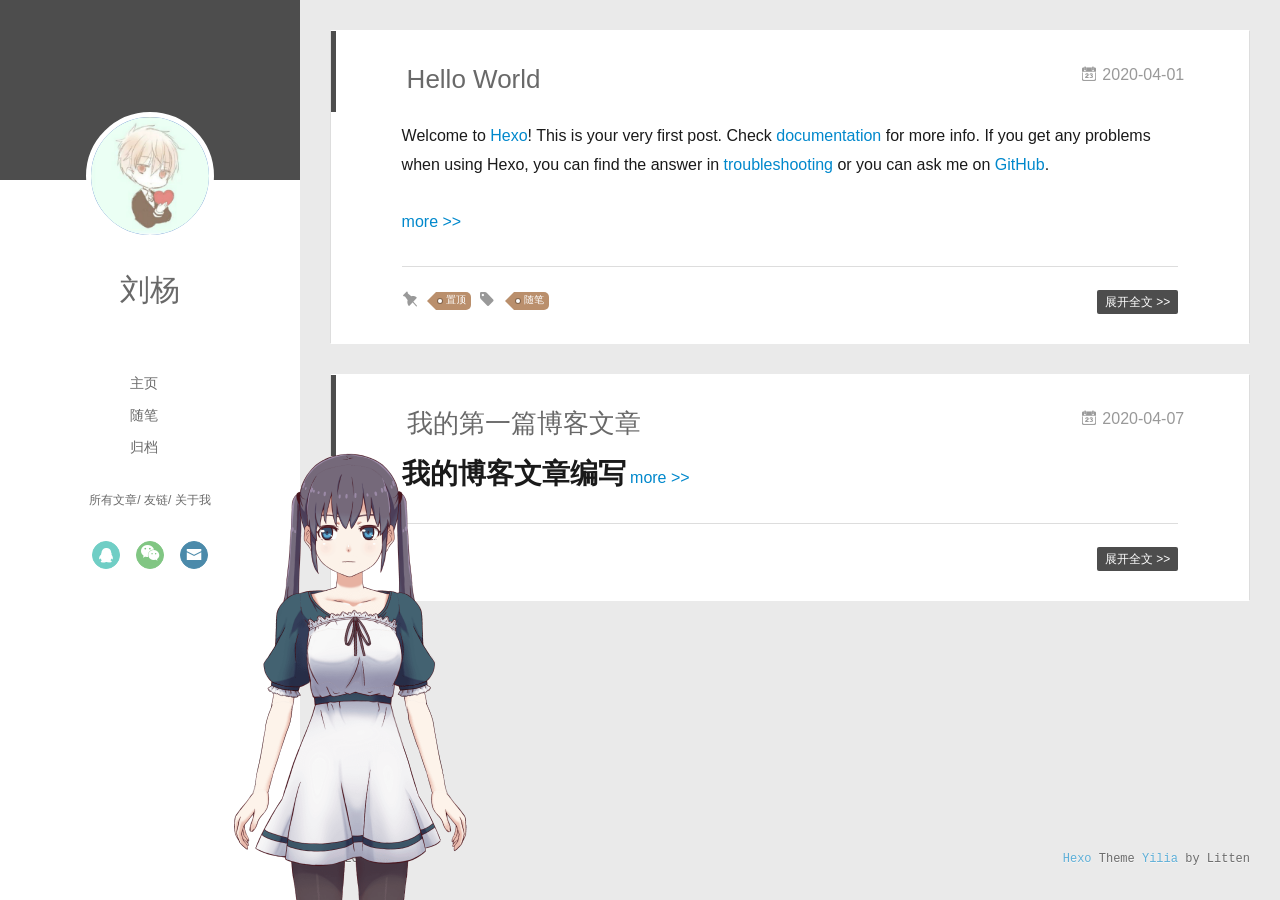
==== commit 5e0f5ece: "Site updated: 2020-04-07 16:26:07" ====
--- a/index.html
+++ b/index.html
@@ -13,7 +13,7 @@
 <meta property="og:url" content="http://yoursite.com/index.html">
 <meta property="og:site_name" content="Hexo">
 <meta property="og:locale" content="en_US">
-<meta property="article:author" content="John Doe">
+<meta property="article:author" content="刘杨">
 <meta name="twitter:card" content="summary">
   
     <link rel="alternative" href="/atom.xml" title="Hexo" type="application/atom+xml">
@@ -43,10 +43,10 @@
 <div class="intrude-less">
 	<header id="header" class="inner">
 		<a href="/" class="profilepic">
-			<img src="" class="js-avatar">
+			<img src="/assets/avatar.jpg" class="js-avatar">
 		</a>
 		<hgroup>
-		  <h1 class="header-author"><a href="/">John Doe</a></h1>
+		  <h1 class="header-author"><a href="/">刘杨</a></h1>
 		</hgroup>
 		
 
@@ -56,6 +56,8 @@
 				<li><a href="/">主页</a></li>
 	        
 				<li><a href="/tags/%E9%9A%8F%E7%AC%94/">随笔</a></li>
+	        
+				<li><a href="/archives/index.html">归档</a></li>
 	        
 			</ul>
 		</nav>
@@ -77,15 +79,20 @@
 		<nav class="header-nav">
 			<div class="social">
 				
-					<a class="github" target="_blank" href="#" title="github"><i class="icon-github"></i></a>
+					<a class="qq" target="_blank" href="/assets/qq.jpg" title="qq"><i class="icon-qq"></i></a>
 		        
-					<a class="weibo" target="_blank" href="#" title="weibo"><i class="icon-weibo"></i></a>
+					<a class="weixin" target="_blank" href="/assets/wechat.png" title="weixin"><i class="icon-weixin"></i></a>
 		        
-					<a class="rss" target="_blank" href="#" title="rss"><i class="icon-rss"></i></a>
-		        
-					<a class="zhihu" target="_blank" href="#" title="zhihu"><i class="icon-zhihu"></i></a>
+					<a class="mail" target="_blank" href="mailto:1653859944@qq.com" title="mail"><i class="icon-mail"></i></a>
 		        
 			</div>
+<!-- 网易云音乐插件 -->
+
+	<div style="position:absolute; bottom:120px left:auto; width:85%">
+		<iframe frameborder="no" border="0" marginwidth="0" marginheight="0" width="240" height="52" src="//music.163.com/outchain/player?type=2&id=1334445174&auto=1&height=32"></iframe>
+	</div>
+
+
 		</nav>
 	</header>		
 </div>
@@ -101,13 +108,15 @@
 	<div class="intrude-less">
 		<header id="header" class="inner">
 			<div class="profilepic">
-				<img src="" class="js-avatar">
+				<img src="/assets/avatar.jpg" class="js-avatar">
 			</div>
 			<hgroup>
-			  <h1 class="header-author js-header-author">John Doe</h1>
+			  <h1 class="header-author js-header-author">刘杨</h1>
 			</hgroup>
 			
 			
+			
+				
 			
 				
 			
@@ -118,24 +127,24 @@
 			<nav class="header-nav">
 				<div class="social">
 					
-						<a class="github" target="_blank" href="#" title="github"><i class="icon-github"></i></a>
+						<a class="qq" target="_blank" href="/assets/qq.jpg" title="qq"><i class="icon-qq"></i></a>
 			        
-						<a class="weibo" target="_blank" href="#" title="weibo"><i class="icon-weibo"></i></a>
+						<a class="weixin" target="_blank" href="/assets/wechat.png" title="weixin"><i class="icon-weixin"></i></a>
 			        
-						<a class="rss" target="_blank" href="#" title="rss"><i class="icon-rss"></i></a>
-			        
-						<a class="zhihu" target="_blank" href="#" title="zhihu"><i class="icon-zhihu"></i></a>
+						<a class="mail" target="_blank" href="mailto:1653859944@qq.com" title="mail"><i class="icon-mail"></i></a>
 			        
 				</div>
 			</nav>
 
 			<nav class="header-menu js-header-menu">
-				<ul style="width: 50%">
+				<ul style="width: 70%">
 				
 				
-					<li style="width: 50%"><a href="/">主页</a></li>
+					<li style="width: 33.333333333333336%"><a href="/">主页</a></li>
 		        
-					<li style="width: 50%"><a href="/tags/%E9%9A%8F%E7%AC%94/">随笔</a></li>
+					<li style="width: 33.333333333333336%"><a href="/tags/%E9%9A%8F%E7%AC%94/">随笔</a></li>
+		        
+					<li style="width: 33.333333333333336%"><a href="/archives/index.html">归档</a></li>
 		        
 				</ul>
 			</nav>
@@ -173,26 +182,32 @@
     <div class="article-entry" itemprop="articleBody">
       
         <p>Welcome to <a href="https://hexo.io/" target="_blank" rel="noopener">Hexo</a>! This is your very first post. Check <a href="https://hexo.io/docs/" target="_blank" rel="noopener">documentation</a> for more info. If you get any problems when using Hexo, you can find the answer in <a href="https://hexo.io/docs/troubleshooting.html" target="_blank" rel="noopener">troubleshooting</a> or you can ask me on <a href="https://github.com/hexojs/hexo/issues" target="_blank" rel="noopener">GitHub</a>.</p>
-<h2 id="Quick-Start"><a href="#Quick-Start" class="headerlink" title="Quick Start"></a>Quick Start</h2><h3 id="Create-a-new-post"><a href="#Create-a-new-post" class="headerlink" title="Create a new post"></a>Create a new post</h3><figure class="highlight bash"><table><tr><td class="gutter"><pre><span class="line">1</span><br></pre></td><td class="code"><pre><span class="line">$ hexo new <span class="string">"My New Post"</span></span><br></pre></td></tr></table></figure>
-
-<p>More info: <a href="https://hexo.io/docs/writing.html" target="_blank" rel="noopener">Writing</a></p>
-<h3 id="Run-server"><a href="#Run-server" class="headerlink" title="Run server"></a>Run server</h3><figure class="highlight bash"><table><tr><td class="gutter"><pre><span class="line">1</span><br></pre></td><td class="code"><pre><span class="line">$ hexo server</span><br></pre></td></tr></table></figure>
-
-<p>More info: <a href="https://hexo.io/docs/server.html" target="_blank" rel="noopener">Server</a></p>
-<h3 id="Generate-static-files"><a href="#Generate-static-files" class="headerlink" title="Generate static files"></a>Generate static files</h3><figure class="highlight bash"><table><tr><td class="gutter"><pre><span class="line">1</span><br></pre></td><td class="code"><pre><span class="line">$ hexo generate</span><br></pre></td></tr></table></figure>
-
-<p>More info: <a href="https://hexo.io/docs/generating.html" target="_blank" rel="noopener">Generating</a></p>
-<h3 id="Deploy-to-remote-sites"><a href="#Deploy-to-remote-sites" class="headerlink" title="Deploy to remote sites"></a>Deploy to remote sites</h3><figure class="highlight bash"><table><tr><td class="gutter"><pre><span class="line">1</span><br></pre></td><td class="code"><pre><span class="line">$ hexo deploy</span><br></pre></td></tr></table></figure>
-
-<p>More info: <a href="https://hexo.io/docs/one-command-deployment.html" target="_blank" rel="noopener">Deployment</a></p>
-
+        
+          <a class="article-more-a" href="/2020/04/01/hello-world/#more">more >></a>
+        
       
 
       
     </div>
     <div class="article-info article-info-index">
       
-      
+        <div class="article-pop-out tagcloud">
+          <i class="icon-tuding"></i>
+          <a class="article-tag-list-link color3">置顶</a>
+        </div>
+      
+      
+	<div class="article-tag tagcloud">
+		<i class="icon-price-tags icon"></i>
+		<ul class="article-tag-list">
+			 
+        		<li class="article-tag-list-item">
+        			<a href="javascript:void(0)" class="js-tag article-tag-list-link color3">随笔</a>
+        		</li>
+      		
+		</ul>
+	</div>
+
       
 
       
@@ -227,6 +242,71 @@
 
 
   
+    <article id="post-我的第一篇博客文章" class="article article-type-post  article-index" itemscope itemprop="blogPost">
+  <div class="article-inner">
+    
+      <header class="article-header">
+        
+  
+    <h1 itemprop="name">
+      <a class="article-title" href="/2020/04/07/%E6%88%91%E7%9A%84%E7%AC%AC%E4%B8%80%E7%AF%87%E5%8D%9A%E5%AE%A2%E6%96%87%E7%AB%A0/">我的第一篇博客文章</a>
+    </h1>
+  
+
+        
+        <a href="/2020/04/07/%E6%88%91%E7%9A%84%E7%AC%AC%E4%B8%80%E7%AF%87%E5%8D%9A%E5%AE%A2%E6%96%87%E7%AB%A0/" class="archive-article-date">
+  	<time datetime="2020-04-07T04:42:06.000Z" itemprop="datePublished"><i class="icon-calendar icon"></i>2020-04-07</time>
+</a>
+        
+      </header>
+    
+    <div class="article-entry" itemprop="articleBody">
+      
+        <h1 id="我的博客文章编写"><a href="#我的博客文章编写" class="headerlink" title="我的博客文章编写"></a>我的博客文章编写</h1>
+        
+          <a class="article-more-a" href="/2020/04/07/%E6%88%91%E7%9A%84%E7%AC%AC%E4%B8%80%E7%AF%87%E5%8D%9A%E5%AE%A2%E6%96%87%E7%AB%A0/#more">more >></a>
+        
+      
+
+      
+    </div>
+    <div class="article-info article-info-index">
+      
+      
+      
+
+      
+        <p class="article-more-link">
+          <a class="article-more-a" href="/2020/04/07/%E6%88%91%E7%9A%84%E7%AC%AC%E4%B8%80%E7%AF%87%E5%8D%9A%E5%AE%A2%E6%96%87%E7%AB%A0/">展开全文 >></a>
+        </p>
+      
+
+      
+      <div class="clearfix"></div>
+    </div>
+  </div>
+</article>
+
+<aside class="wrap-side-operation">
+    <div class="mod-side-operation">
+        
+        <div class="jump-container" id="js-jump-container" style="display:none;">
+            <a href="javascript:void(0)" class="mod-side-operation__jump-to-top">
+                <i class="icon-font icon-back"></i>
+            </a>
+            <div id="js-jump-plan-container" class="jump-plan-container" style="top: -11px;">
+                <i class="icon-font icon-plane jump-plane"></i>
+            </div>
+        </div>
+        
+        
+    </div>
+</aside>
+
+
+
+
+  
   
 
 
@@ -237,7 +317,7 @@
   <div class="outer">
     <div id="footer-info">
     	<div class="footer-left">
-    		&copy; 2020 John Doe
+    		&copy; 2020 刘杨
     	</div>
       	<div class="footer-right">
       		<a href="http://hexo.io/" target="_blank">Hexo</a>  Theme <a href="https://github.com/litten/hexo-theme-yilia" target="_blank">Yilia</a> by Litten
@@ -245,6 +325,9 @@
     </div>
   </div>
 </footer>
+
+<!--页面点击小红心-->
+<script type="text/javascript" src="/love.js" ></script>
     </div>
     <script>
 	var yiliaConfig = {
@@ -319,6 +402,10 @@
             <input type="checkbox" q-on="click:toggleTag(e)" q-attr="checked:showTags">
           </label>
           <ul class="article-tag-list" q-show="showTags">
+             
+              <li class="article-tag-list-item">
+                <a href="javascript:void(0)" class="js-tag color3">随笔</a>
+              </li>
             
             <div class="clearfix"></div>
           </ul>
@@ -474,5 +561,5 @@
 
 </div>
   </div>
-</body>
+<script src="/live2dw/lib/L2Dwidget.min.js?094cbace49a39548bed64abff5988b05"></script><script>L2Dwidget.init({"pluginRootPath":"live2dw/","pluginJsPath":"lib/","pluginModelPath":"assets/","tagMode":false,"log":false,"model":{"jsonPath":"/live2dw/assets/haru01.model.json"},"display":{"position":"left","width":300,"height":600,"hOffset":200,"vOffset":0},"mobile":{"show":false}});</script></body>
 </html>
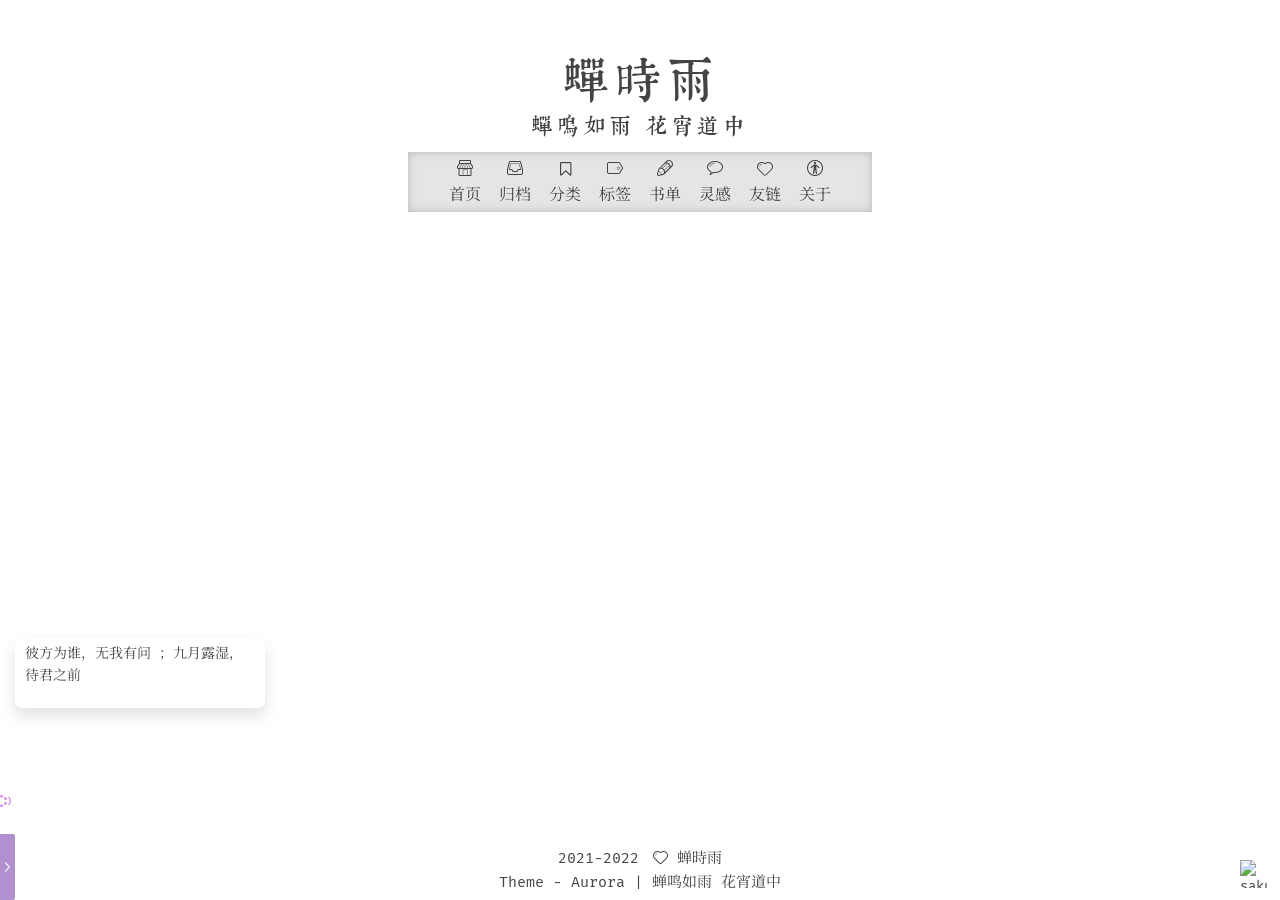
==== commit 183b35a6: "deploy" ====
--- a/index.html
+++ b/index.html
@@ -1,565 +1 @@
-<!DOCTYPE html>
-<html>
-<head>
-  <meta charset="utf-8">
-  
-  <meta name="renderer" content="webkit">
-  <meta http-equiv="X-UA-Compatible" content="IE=edge" >
-  <link rel="dns-prefetch" href="http://yoursite.com">
-  <title>Hexo</title>
-  <meta name="viewport" content="width=device-width, initial-scale=1, maximum-scale=1">
-  <meta property="og:type" content="website">
-<meta property="og:title" content="Hexo">
-<meta property="og:url" content="http://yoursite.com/index.html">
-<meta property="og:site_name" content="Hexo">
-<meta property="og:locale" content="en_US">
-<meta property="article:author" content="刘杨">
-<meta name="twitter:card" content="summary">
-  
-    <link rel="alternative" href="/atom.xml" title="Hexo" type="application/atom+xml">
-  
-  
-    <link rel="icon" href="/favicon.png">
-  
-  <link rel="stylesheet" type="text/css" href="/./main.0cf68a.css">
-  <style type="text/css">
-  
-    #container.show {
-      background: linear-gradient(200deg,#a0cfe4,#e8c37e);
-    }
-  </style>
-  
-
-  
-
-<meta name="generator" content="Hexo 4.2.0"></head>
-
-<body>
-  <div id="container" q-class="show:isCtnShow">
-    <canvas id="anm-canvas" class="anm-canvas"></canvas>
-    <div class="left-col" q-class="show:isShow">
-      
-<div class="overlay" style="background: #4d4d4d"></div>
-<div class="intrude-less">
-	<header id="header" class="inner">
-		<a href="/" class="profilepic">
-			<img src="/assets/avatar.jpg" class="js-avatar">
-		</a>
-		<hgroup>
-		  <h1 class="header-author"><a href="/">刘杨</a></h1>
-		</hgroup>
-		
-
-		<nav class="header-menu">
-			<ul>
-			
-				<li><a href="/">主页</a></li>
-	        
-				<li><a href="/tags/%E9%9A%8F%E7%AC%94/">随笔</a></li>
-	        
-				<li><a href="/archives/index.html">归档</a></li>
-	        
-			</ul>
-		</nav>
-		<nav class="header-smart-menu">
-    		
-    			
-    			<a q-on="click: openSlider(e, 'innerArchive')" href="javascript:void(0)">所有文章</a>
-    			
-            
-    			
-    			<a q-on="click: openSlider(e, 'friends')" href="javascript:void(0)">友链</a>
-    			
-            
-    			
-    			<a q-on="click: openSlider(e, 'aboutme')" href="javascript:void(0)">关于我</a>
-    			
-            
-		</nav>
-		<nav class="header-nav">
-			<div class="social">
-				
-					<a class="qq" target="_blank" href="/assets/qq.jpg" title="qq"><i class="icon-qq"></i></a>
-		        
-					<a class="weixin" target="_blank" href="/assets/wechat.png" title="weixin"><i class="icon-weixin"></i></a>
-		        
-					<a class="mail" target="_blank" href="mailto:1653859944@qq.com" title="mail"><i class="icon-mail"></i></a>
-		        
-			</div>
-<!-- 网易云音乐插件 -->
-
-	<div style="position:absolute; bottom:120px left:auto; width:85%">
-		<iframe frameborder="no" border="0" marginwidth="0" marginheight="0" width="240" height="52" src="//music.163.com/outchain/player?type=2&id=1334445174&auto=1&height=32"></iframe>
-	</div>
-
-
-		</nav>
-	</header>		
-</div>
-
-    </div>
-    <div class="mid-col" q-class="show:isShow,hide:isShow|isFalse">
-      
-<nav id="mobile-nav">
-  	<div class="overlay js-overlay" style="background: #4d4d4d"></div>
-	<div class="btnctn js-mobile-btnctn">
-  		<div class="slider-trigger list" q-on="click: openSlider(e)"><i class="icon icon-sort"></i></div>
-	</div>
-	<div class="intrude-less">
-		<header id="header" class="inner">
-			<div class="profilepic">
-				<img src="/assets/avatar.jpg" class="js-avatar">
-			</div>
-			<hgroup>
-			  <h1 class="header-author js-header-author">刘杨</h1>
-			</hgroup>
-			
-			
-			
-				
-			
-				
-			
-				
-			
-			
-			
-			<nav class="header-nav">
-				<div class="social">
-					
-						<a class="qq" target="_blank" href="/assets/qq.jpg" title="qq"><i class="icon-qq"></i></a>
-			        
-						<a class="weixin" target="_blank" href="/assets/wechat.png" title="weixin"><i class="icon-weixin"></i></a>
-			        
-						<a class="mail" target="_blank" href="mailto:1653859944@qq.com" title="mail"><i class="icon-mail"></i></a>
-			        
-				</div>
-			</nav>
-
-			<nav class="header-menu js-header-menu">
-				<ul style="width: 70%">
-				
-				
-					<li style="width: 33.333333333333336%"><a href="/">主页</a></li>
-		        
-					<li style="width: 33.333333333333336%"><a href="/tags/%E9%9A%8F%E7%AC%94/">随笔</a></li>
-		        
-					<li style="width: 33.333333333333336%"><a href="/archives/index.html">归档</a></li>
-		        
-				</ul>
-			</nav>
-		</header>				
-	</div>
-	<div class="mobile-mask" style="display:none" q-show="isShow"></div>
-</nav>
-
-      <div id="wrapper" class="body-wrap">
-        <div class="menu-l">
-          <div class="canvas-wrap">
-            <canvas data-colors="#eaeaea" data-sectionHeight="100" data-contentId="js-content" id="myCanvas1" class="anm-canvas"></canvas>
-          </div>
-          <div id="js-content" class="content-ll">
-            
-  
-    <article id="post-hello-world" class="article article-type-post  article-index" itemscope itemprop="blogPost">
-  <div class="article-inner">
-    
-      <header class="article-header">
-        
-  
-    <h1 itemprop="name">
-      <a class="article-title" href="/2020/04/01/hello-world/">Hello World</a>
-    </h1>
-  
-
-        
-        <a href="/2020/04/01/hello-world/" class="archive-article-date">
-  	<time datetime="2020-04-01T00:53:40.589Z" itemprop="datePublished"><i class="icon-calendar icon"></i>2020-04-01</time>
-</a>
-        
-      </header>
-    
-    <div class="article-entry" itemprop="articleBody">
-      
-        <p>Welcome to <a href="https://hexo.io/" target="_blank" rel="noopener">Hexo</a>! This is your very first post. Check <a href="https://hexo.io/docs/" target="_blank" rel="noopener">documentation</a> for more info. If you get any problems when using Hexo, you can find the answer in <a href="https://hexo.io/docs/troubleshooting.html" target="_blank" rel="noopener">troubleshooting</a> or you can ask me on <a href="https://github.com/hexojs/hexo/issues" target="_blank" rel="noopener">GitHub</a>.</p>
-        
-          <a class="article-more-a" href="/2020/04/01/hello-world/#more">more >></a>
-        
-      
-
-      
-    </div>
-    <div class="article-info article-info-index">
-      
-        <div class="article-pop-out tagcloud">
-          <i class="icon-tuding"></i>
-          <a class="article-tag-list-link color3">置顶</a>
-        </div>
-      
-      
-	<div class="article-tag tagcloud">
-		<i class="icon-price-tags icon"></i>
-		<ul class="article-tag-list">
-			 
-        		<li class="article-tag-list-item">
-        			<a href="javascript:void(0)" class="js-tag article-tag-list-link color3">随笔</a>
-        		</li>
-      		
-		</ul>
-	</div>
-
-      
-
-      
-        <p class="article-more-link">
-          <a class="article-more-a" href="/2020/04/01/hello-world/">展开全文 >></a>
-        </p>
-      
-
-      
-      <div class="clearfix"></div>
-    </div>
-  </div>
-</article>
-
-<aside class="wrap-side-operation">
-    <div class="mod-side-operation">
-        
-        <div class="jump-container" id="js-jump-container" style="display:none;">
-            <a href="javascript:void(0)" class="mod-side-operation__jump-to-top">
-                <i class="icon-font icon-back"></i>
-            </a>
-            <div id="js-jump-plan-container" class="jump-plan-container" style="top: -11px;">
-                <i class="icon-font icon-plane jump-plane"></i>
-            </div>
-        </div>
-        
-        
-    </div>
-</aside>
-
-
-
-
-  
-    <article id="post-我的第一篇博客文章" class="article article-type-post  article-index" itemscope itemprop="blogPost">
-  <div class="article-inner">
-    
-      <header class="article-header">
-        
-  
-    <h1 itemprop="name">
-      <a class="article-title" href="/2020/04/07/%E6%88%91%E7%9A%84%E7%AC%AC%E4%B8%80%E7%AF%87%E5%8D%9A%E5%AE%A2%E6%96%87%E7%AB%A0/">我的第一篇博客文章</a>
-    </h1>
-  
-
-        
-        <a href="/2020/04/07/%E6%88%91%E7%9A%84%E7%AC%AC%E4%B8%80%E7%AF%87%E5%8D%9A%E5%AE%A2%E6%96%87%E7%AB%A0/" class="archive-article-date">
-  	<time datetime="2020-04-07T04:42:06.000Z" itemprop="datePublished"><i class="icon-calendar icon"></i>2020-04-07</time>
-</a>
-        
-      </header>
-    
-    <div class="article-entry" itemprop="articleBody">
-      
-        <h1 id="我的博客文章编写"><a href="#我的博客文章编写" class="headerlink" title="我的博客文章编写"></a>我的博客文章编写</h1>
-        
-          <a class="article-more-a" href="/2020/04/07/%E6%88%91%E7%9A%84%E7%AC%AC%E4%B8%80%E7%AF%87%E5%8D%9A%E5%AE%A2%E6%96%87%E7%AB%A0/#more">more >></a>
-        
-      
-
-      
-    </div>
-    <div class="article-info article-info-index">
-      
-      
-      
-
-      
-        <p class="article-more-link">
-          <a class="article-more-a" href="/2020/04/07/%E6%88%91%E7%9A%84%E7%AC%AC%E4%B8%80%E7%AF%87%E5%8D%9A%E5%AE%A2%E6%96%87%E7%AB%A0/">展开全文 >></a>
-        </p>
-      
-
-      
-      <div class="clearfix"></div>
-    </div>
-  </div>
-</article>
-
-<aside class="wrap-side-operation">
-    <div class="mod-side-operation">
-        
-        <div class="jump-container" id="js-jump-container" style="display:none;">
-            <a href="javascript:void(0)" class="mod-side-operation__jump-to-top">
-                <i class="icon-font icon-back"></i>
-            </a>
-            <div id="js-jump-plan-container" class="jump-plan-container" style="top: -11px;">
-                <i class="icon-font icon-plane jump-plane"></i>
-            </div>
-        </div>
-        
-        
-    </div>
-</aside>
-
-
-
-
-  
-  
-
-
-          </div>
-        </div>
-      </div>
-      <footer id="footer">
-  <div class="outer">
-    <div id="footer-info">
-    	<div class="footer-left">
-    		&copy; 2020 刘杨
-    	</div>
-      	<div class="footer-right">
-      		<a href="http://hexo.io/" target="_blank">Hexo</a>  Theme <a href="https://github.com/litten/hexo-theme-yilia" target="_blank">Yilia</a> by Litten
-      	</div>
-    </div>
-  </div>
-</footer>
-
-<!--页面点击小红心-->
-<script type="text/javascript" src="/love.js" ></script>
-    </div>
-    <script>
-	var yiliaConfig = {
-		mathjax: false,
-		isHome: true,
-		isPost: false,
-		isArchive: false,
-		isTag: false,
-		isCategory: false,
-		open_in_new: false,
-		toc_hide_index: true,
-		root: "/",
-		innerArchive: true,
-		showTags: false
-	}
-</script>
-
-<script>!function(t){function n(e){if(r[e])return r[e].exports;var i=r[e]={exports:{},id:e,loaded:!1};return t[e].call(i.exports,i,i.exports,n),i.loaded=!0,i.exports}var r={};n.m=t,n.c=r,n.p="./",n(0)}([function(t,n,r){r(195),t.exports=r(191)},function(t,n,r){var e=r(3),i=r(52),o=r(27),u=r(28),c=r(53),f="prototype",a=function(t,n,r){var s,l,h,v,p=t&a.F,d=t&a.G,y=t&a.S,g=t&a.P,b=t&a.B,m=d?e:y?e[n]||(e[n]={}):(e[n]||{})[f],x=d?i:i[n]||(i[n]={}),w=x[f]||(x[f]={});d&&(r=n);for(s in r)l=!p&&m&&void 0!==m[s],h=(l?m:r)[s],v=b&&l?c(h,e):g&&"function"==typeof h?c(Function.call,h):h,m&&u(m,s,h,t&a.U),x[s]!=h&&o(x,s,v),g&&w[s]!=h&&(w[s]=h)};e.core=i,a.F=1,a.G=2,a.S=4,a.P=8,a.B=16,a.W=32,a.U=64,a.R=128,t.exports=a},function(t,n,r){var e=r(6);t.exports=function(t){if(!e(t))throw TypeError(t+" is not an object!");return t}},function(t,n){var r=t.exports="undefined"!=typeof window&&window.Math==Math?window:"undefined"!=typeof self&&self.Math==Math?self:Function("return this")();"number"==typeof __g&&(__g=r)},function(t,n){t.exports=function(t){try{return!!t()}catch(t){return!0}}},function(t,n){var r=t.exports="undefined"!=typeof window&&window.Math==Math?window:"undefined"!=typeof self&&self.Math==Math?self:Function("return this")();"number"==typeof __g&&(__g=r)},function(t,n){t.exports=function(t){return"object"==typeof t?null!==t:"function"==typeof t}},function(t,n,r){var e=r(126)("wks"),i=r(76),o=r(3).Symbol,u="function"==typeof o;(t.exports=function(t){return e[t]||(e[t]=u&&o[t]||(u?o:i)("Symbol."+t))}).store=e},function(t,n){var r={}.hasOwnProperty;t.exports=function(t,n){return r.call(t,n)}},function(t,n,r){var e=r(94),i=r(33);t.exports=function(t){return e(i(t))}},function(t,n,r){t.exports=!r(4)(function(){return 7!=Object.defineProperty({},"a",{get:function(){return 7}}).a})},function(t,n,r){var e=r(2),i=r(167),o=r(50),u=Object.defineProperty;n.f=r(10)?Object.defineProperty:function(t,n,r){if(e(t),n=o(n,!0),e(r),i)try{return u(t,n,r)}catch(t){}if("get"in r||"set"in r)throw TypeError("Accessors not supported!");return"value"in r&&(t[n]=r.value),t}},function(t,n,r){t.exports=!r(18)(function(){return 7!=Object.defineProperty({},"a",{get:function(){return 7}}).a})},function(t,n,r){var e=r(14),i=r(22);t.exports=r(12)?function(t,n,r){return e.f(t,n,i(1,r))}:function(t,n,r){return t[n]=r,t}},function(t,n,r){var e=r(20),i=r(58),o=r(42),u=Object.defineProperty;n.f=r(12)?Object.defineProperty:function(t,n,r){if(e(t),n=o(n,!0),e(r),i)try{return u(t,n,r)}catch(t){}if("get"in r||"set"in r)throw TypeError("Accessors not supported!");return"value"in r&&(t[n]=r.value),t}},function(t,n,r){var e=r(40)("wks"),i=r(23),o=r(5).Symbol,u="function"==typeof o;(t.exports=function(t){return e[t]||(e[t]=u&&o[t]||(u?o:i)("Symbol."+t))}).store=e},function(t,n,r){var e=r(67),i=Math.min;t.exports=function(t){return t>0?i(e(t),9007199254740991):0}},function(t,n,r){var e=r(46);t.exports=function(t){return Object(e(t))}},function(t,n){t.exports=function(t){try{return!!t()}catch(t){return!0}}},function(t,n,r){var e=r(63),i=r(34);t.exports=Object.keys||function(t){return e(t,i)}},function(t,n,r){var e=r(21);t.exports=function(t){if(!e(t))throw TypeError(t+" is not an object!");return t}},function(t,n){t.exports=function(t){return"object"==typeof t?null!==t:"function"==typeof t}},function(t,n){t.exports=function(t,n){return{enumerable:!(1&t),configurable:!(2&t),writable:!(4&t),value:n}}},function(t,n){var r=0,e=Math.random();t.exports=function(t){return"Symbol(".concat(void 0===t?"":t,")_",(++r+e).toString(36))}},function(t,n){var r={}.hasOwnProperty;t.exports=function(t,n){return r.call(t,n)}},function(t,n){var r=t.exports={version:"2.4.0"};"number"==typeof __e&&(__e=r)},function(t,n){t.exports=function(t){if("function"!=typeof t)throw TypeError(t+" is not a function!");return t}},function(t,n,r){var e=r(11),i=r(66);t.exports=r(10)?function(t,n,r){return e.f(t,n,i(1,r))}:function(t,n,r){return t[n]=r,t}},function(t,n,r){var e=r(3),i=r(27),o=r(24),u=r(76)("src"),c="toString",f=Function[c],a=(""+f).split(c);r(52).inspectSource=function(t){return f.call(t)},(t.exports=function(t,n,r,c){var f="function"==typeof r;f&&(o(r,"name")||i(r,"name",n)),t[n]!==r&&(f&&(o(r,u)||i(r,u,t[n]?""+t[n]:a.join(String(n)))),t===e?t[n]=r:c?t[n]?t[n]=r:i(t,n,r):(delete t[n],i(t,n,r)))})(Function.prototype,c,function(){return"function"==typeof this&&this[u]||f.call(this)})},function(t,n,r){var e=r(1),i=r(4),o=r(46),u=function(t,n,r,e){var i=String(o(t)),u="<"+n;return""!==r&&(u+=" "+r+'="'+String(e).replace(/"/g,"&quot;")+'"'),u+">"+i+"</"+n+">"};t.exports=function(t,n){var r={};r[t]=n(u),e(e.P+e.F*i(function(){var n=""[t]('"');return n!==n.toLowerCase()||n.split('"').length>3}),"String",r)}},function(t,n,r){var e=r(115),i=r(46);t.exports=function(t){return e(i(t))}},function(t,n,r){var e=r(116),i=r(66),o=r(30),u=r(50),c=r(24),f=r(167),a=Object.getOwnPropertyDescriptor;n.f=r(10)?a:function(t,n){if(t=o(t),n=u(n,!0),f)try{return a(t,n)}catch(t){}if(c(t,n))return i(!e.f.call(t,n),t[n])}},function(t,n,r){var e=r(24),i=r(17),o=r(145)("IE_PROTO"),u=Object.prototype;t.exports=Object.getPrototypeOf||function(t){return t=i(t),e(t,o)?t[o]:"function"==typeof t.constructor&&t instanceof t.constructor?t.constructor.prototype:t instanceof Object?u:null}},function(t,n){t.exports=function(t){if(void 0==t)throw TypeError("Can't call method on  "+t);return t}},function(t,n){t.exports="constructor,hasOwnProperty,isPrototypeOf,propertyIsEnumerable,toLocaleString,toString,valueOf".split(",")},function(t,n){t.exports={}},function(t,n){t.exports=!0},function(t,n){n.f={}.propertyIsEnumerable},function(t,n,r){var e=r(14).f,i=r(8),o=r(15)("toStringTag");t.exports=function(t,n,r){t&&!i(t=r?t:t.prototype,o)&&e(t,o,{configurable:!0,value:n})}},function(t,n,r){var e=r(40)("keys"),i=r(23);t.exports=function(t){return e[t]||(e[t]=i(t))}},function(t,n,r){var e=r(5),i="__core-js_shared__",o=e[i]||(e[i]={});t.exports=function(t){return o[t]||(o[t]={})}},function(t,n){var r=Math.ceil,e=Math.floor;t.exports=function(t){return isNaN(t=+t)?0:(t>0?e:r)(t)}},function(t,n,r){var e=r(21);t.exports=function(t,n){if(!e(t))return t;var r,i;if(n&&"function"==typeof(r=t.toString)&&!e(i=r.call(t)))return i;if("function"==typeof(r=t.valueOf)&&!e(i=r.call(t)))return i;if(!n&&"function"==typeof(r=t.toString)&&!e(i=r.call(t)))return i;throw TypeError("Can't convert object to primitive value")}},function(t,n,r){var e=r(5),i=r(25),o=r(36),u=r(44),c=r(14).f;t.exports=function(t){var n=i.Symbol||(i.Symbol=o?{}:e.Symbol||{});"_"==t.charAt(0)||t in n||c(n,t,{value:u.f(t)})}},function(t,n,r){n.f=r(15)},function(t,n){var r={}.toString;t.exports=function(t){return r.call(t).slice(8,-1)}},function(t,n){t.exports=function(t){if(void 0==t)throw TypeError("Can't call method on  "+t);return t}},function(t,n,r){var e=r(4);t.exports=function(t,n){return!!t&&e(function(){n?t.call(null,function(){},1):t.call(null)})}},function(t,n,r){var e=r(53),i=r(115),o=r(17),u=r(16),c=r(203);t.exports=function(t,n){var r=1==t,f=2==t,a=3==t,s=4==t,l=6==t,h=5==t||l,v=n||c;return function(n,c,p){for(var d,y,g=o(n),b=i(g),m=e(c,p,3),x=u(b.length),w=0,S=r?v(n,x):f?v(n,0):void 0;x>w;w++)if((h||w in b)&&(d=b[w],y=m(d,w,g),t))if(r)S[w]=y;else if(y)switch(t){case 3:return!0;case 5:return d;case 6:return w;case 2:S.push(d)}else if(s)return!1;return l?-1:a||s?s:S}}},function(t,n,r){var e=r(1),i=r(52),o=r(4);t.exports=function(t,n){var r=(i.Object||{})[t]||Object[t],u={};u[t]=n(r),e(e.S+e.F*o(function(){r(1)}),"Object",u)}},function(t,n,r){var e=r(6);t.exports=function(t,n){if(!e(t))return t;var r,i;if(n&&"function"==typeof(r=t.toString)&&!e(i=r.call(t)))return i;if("function"==typeof(r=t.valueOf)&&!e(i=r.call(t)))return i;if(!n&&"function"==typeof(r=t.toString)&&!e(i=r.call(t)))return i;throw TypeError("Can't convert object to primitive value")}},function(t,n,r){var e=r(5),i=r(25),o=r(91),u=r(13),c="prototype",f=function(t,n,r){var a,s,l,h=t&f.F,v=t&f.G,p=t&f.S,d=t&f.P,y=t&f.B,g=t&f.W,b=v?i:i[n]||(i[n]={}),m=b[c],x=v?e:p?e[n]:(e[n]||{})[c];v&&(r=n);for(a in r)(s=!h&&x&&void 0!==x[a])&&a in b||(l=s?x[a]:r[a],b[a]=v&&"function"!=typeof x[a]?r[a]:y&&s?o(l,e):g&&x[a]==l?function(t){var n=function(n,r,e){if(this instanceof t){switch(arguments.length){case 0:return new t;case 1:return new t(n);case 2:return new t(n,r)}return new t(n,r,e)}return t.apply(this,arguments)};return n[c]=t[c],n}(l):d&&"function"==typeof l?o(Function.call,l):l,d&&((b.virtual||(b.virtual={}))[a]=l,t&f.R&&m&&!m[a]&&u(m,a,l)))};f.F=1,f.G=2,f.S=4,f.P=8,f.B=16,f.W=32,f.U=64,f.R=128,t.exports=f},function(t,n){var r=t.exports={version:"2.4.0"};"number"==typeof __e&&(__e=r)},function(t,n,r){var e=r(26);t.exports=function(t,n,r){if(e(t),void 0===n)return t;switch(r){case 1:return function(r){return t.call(n,r)};case 2:return function(r,e){return t.call(n,r,e)};case 3:return function(r,e,i){return t.call(n,r,e,i)}}return function(){return t.apply(n,arguments)}}},function(t,n,r){var e=r(183),i=r(1),o=r(126)("metadata"),u=o.store||(o.store=new(r(186))),c=function(t,n,r){var i=u.get(t);if(!i){if(!r)return;u.set(t,i=new e)}var o=i.get(n);if(!o){if(!r)return;i.set(n,o=new e)}return o},f=function(t,n,r){var e=c(n,r,!1);return void 0!==e&&e.has(t)},a=function(t,n,r){var e=c(n,r,!1);return void 0===e?void 0:e.get(t)},s=function(t,n,r,e){c(r,e,!0).set(t,n)},l=function(t,n){var r=c(t,n,!1),e=[];return r&&r.forEach(function(t,n){e.push(n)}),e},h=function(t){return void 0===t||"symbol"==typeof t?t:String(t)},v=function(t){i(i.S,"Reflect",t)};t.exports={store:u,map:c,has:f,get:a,set:s,keys:l,key:h,exp:v}},function(t,n,r){"use strict";if(r(10)){var e=r(69),i=r(3),o=r(4),u=r(1),c=r(127),f=r(152),a=r(53),s=r(68),l=r(66),h=r(27),v=r(73),p=r(67),d=r(16),y=r(75),g=r(50),b=r(24),m=r(180),x=r(114),w=r(6),S=r(17),_=r(137),O=r(70),E=r(32),P=r(71).f,j=r(154),F=r(76),M=r(7),A=r(48),N=r(117),T=r(146),I=r(155),k=r(80),L=r(123),R=r(74),C=r(130),D=r(160),U=r(11),W=r(31),G=U.f,B=W.f,V=i.RangeError,z=i.TypeError,q=i.Uint8Array,K="ArrayBuffer",J="Shared"+K,Y="BYTES_PER_ELEMENT",H="prototype",$=Array[H],X=f.ArrayBuffer,Q=f.DataView,Z=A(0),tt=A(2),nt=A(3),rt=A(4),et=A(5),it=A(6),ot=N(!0),ut=N(!1),ct=I.values,ft=I.keys,at=I.entries,st=$.lastIndexOf,lt=$.reduce,ht=$.reduceRight,vt=$.join,pt=$.sort,dt=$.slice,yt=$.toString,gt=$.toLocaleString,bt=M("iterator"),mt=M("toStringTag"),xt=F("typed_constructor"),wt=F("def_constructor"),St=c.CONSTR,_t=c.TYPED,Ot=c.VIEW,Et="Wrong length!",Pt=A(1,function(t,n){return Tt(T(t,t[wt]),n)}),jt=o(function(){return 1===new q(new Uint16Array([1]).buffer)[0]}),Ft=!!q&&!!q[H].set&&o(function(){new q(1).set({})}),Mt=function(t,n){if(void 0===t)throw z(Et);var r=+t,e=d(t);if(n&&!m(r,e))throw V(Et);return e},At=function(t,n){var r=p(t);if(r<0||r%n)throw V("Wrong offset!");return r},Nt=function(t){if(w(t)&&_t in t)return t;throw z(t+" is not a typed array!")},Tt=function(t,n){if(!(w(t)&&xt in t))throw z("It is not a typed array constructor!");return new t(n)},It=function(t,n){return kt(T(t,t[wt]),n)},kt=function(t,n){for(var r=0,e=n.length,i=Tt(t,e);e>r;)i[r]=n[r++];return i},Lt=function(t,n,r){G(t,n,{get:function(){return this._d[r]}})},Rt=function(t){var n,r,e,i,o,u,c=S(t),f=arguments.length,s=f>1?arguments[1]:void 0,l=void 0!==s,h=j(c);if(void 0!=h&&!_(h)){for(u=h.call(c),e=[],n=0;!(o=u.next()).done;n++)e.push(o.value);c=e}for(l&&f>2&&(s=a(s,arguments[2],2)),n=0,r=d(c.length),i=Tt(this,r);r>n;n++)i[n]=l?s(c[n],n):c[n];return i},Ct=function(){for(var t=0,n=arguments.length,r=Tt(this,n);n>t;)r[t]=arguments[t++];return r},Dt=!!q&&o(function(){gt.call(new q(1))}),Ut=function(){return gt.apply(Dt?dt.call(Nt(this)):Nt(this),arguments)},Wt={copyWithin:function(t,n){return D.call(Nt(this),t,n,arguments.length>2?arguments[2]:void 0)},every:function(t){return rt(Nt(this),t,arguments.length>1?arguments[1]:void 0)},fill:function(t){return C.apply(Nt(this),arguments)},filter:function(t){return It(this,tt(Nt(this),t,arguments.length>1?arguments[1]:void 0))},find:function(t){return et(Nt(this),t,arguments.length>1?arguments[1]:void 0)},findIndex:function(t){return it(Nt(this),t,arguments.length>1?arguments[1]:void 0)},forEach:function(t){Z(Nt(this),t,arguments.length>1?arguments[1]:void 0)},indexOf:function(t){return ut(Nt(this),t,arguments.length>1?arguments[1]:void 0)},includes:function(t){return ot(Nt(this),t,arguments.length>1?arguments[1]:void 0)},join:function(t){return vt.apply(Nt(this),arguments)},lastIndexOf:function(t){return st.apply(Nt(this),arguments)},map:function(t){return Pt(Nt(this),t,arguments.length>1?arguments[1]:void 0)},reduce:function(t){return lt.apply(Nt(this),arguments)},reduceRight:function(t){return ht.apply(Nt(this),arguments)},reverse:function(){for(var t,n=this,r=Nt(n).length,e=Math.floor(r/2),i=0;i<e;)t=n[i],n[i++]=n[--r],n[r]=t;return n},some:function(t){return nt(Nt(this),t,arguments.length>1?arguments[1]:void 0)},sort:function(t){return pt.call(Nt(this),t)},subarray:function(t,n){var r=Nt(this),e=r.length,i=y(t,e);return new(T(r,r[wt]))(r.buffer,r.byteOffset+i*r.BYTES_PER_ELEMENT,d((void 0===n?e:y(n,e))-i))}},Gt=function(t,n){return It(this,dt.call(Nt(this),t,n))},Bt=function(t){Nt(this);var n=At(arguments[1],1),r=this.length,e=S(t),i=d(e.length),o=0;if(i+n>r)throw V(Et);for(;o<i;)this[n+o]=e[o++]},Vt={entries:function(){return at.call(Nt(this))},keys:function(){return ft.call(Nt(this))},values:function(){return ct.call(Nt(this))}},zt=function(t,n){return w(t)&&t[_t]&&"symbol"!=typeof n&&n in t&&String(+n)==String(n)},qt=function(t,n){return zt(t,n=g(n,!0))?l(2,t[n]):B(t,n)},Kt=function(t,n,r){return!(zt(t,n=g(n,!0))&&w(r)&&b(r,"value"))||b(r,"get")||b(r,"set")||r.configurable||b(r,"writable")&&!r.writable||b(r,"enumerable")&&!r.enumerable?G(t,n,r):(t[n]=r.value,t)};St||(W.f=qt,U.f=Kt),u(u.S+u.F*!St,"Object",{getOwnPropertyDescriptor:qt,defineProperty:Kt}),o(function(){yt.call({})})&&(yt=gt=function(){return vt.call(this)});var Jt=v({},Wt);v(Jt,Vt),h(Jt,bt,Vt.values),v(Jt,{slice:Gt,set:Bt,constructor:function(){},toString:yt,toLocaleString:Ut}),Lt(Jt,"buffer","b"),Lt(Jt,"byteOffset","o"),Lt(Jt,"byteLength","l"),Lt(Jt,"length","e"),G(Jt,mt,{get:function(){return this[_t]}}),t.exports=function(t,n,r,f){f=!!f;var a=t+(f?"Clamped":"")+"Array",l="Uint8Array"!=a,v="get"+t,p="set"+t,y=i[a],g=y||{},b=y&&E(y),m=!y||!c.ABV,S={},_=y&&y[H],j=function(t,r){var e=t._d;return e.v[v](r*n+e.o,jt)},F=function(t,r,e){var i=t._d;f&&(e=(e=Math.round(e))<0?0:e>255?255:255&e),i.v[p](r*n+i.o,e,jt)},M=function(t,n){G(t,n,{get:function(){return j(this,n)},set:function(t){return F(this,n,t)},enumerable:!0})};m?(y=r(function(t,r,e,i){s(t,y,a,"_d");var o,u,c,f,l=0,v=0;if(w(r)){if(!(r instanceof X||(f=x(r))==K||f==J))return _t in r?kt(y,r):Rt.call(y,r);o=r,v=At(e,n);var p=r.byteLength;if(void 0===i){if(p%n)throw V(Et);if((u=p-v)<0)throw V(Et)}else if((u=d(i)*n)+v>p)throw V(Et);c=u/n}else c=Mt(r,!0),u=c*n,o=new X(u);for(h(t,"_d",{b:o,o:v,l:u,e:c,v:new Q(o)});l<c;)M(t,l++)}),_=y[H]=O(Jt),h(_,"constructor",y)):L(function(t){new y(null),new y(t)},!0)||(y=r(function(t,r,e,i){s(t,y,a);var o;return w(r)?r instanceof X||(o=x(r))==K||o==J?void 0!==i?new g(r,At(e,n),i):void 0!==e?new g(r,At(e,n)):new g(r):_t in r?kt(y,r):Rt.call(y,r):new g(Mt(r,l))}),Z(b!==Function.prototype?P(g).concat(P(b)):P(g),function(t){t in y||h(y,t,g[t])}),y[H]=_,e||(_.constructor=y));var A=_[bt],N=!!A&&("values"==A.name||void 0==A.name),T=Vt.values;h(y,xt,!0),h(_,_t,a),h(_,Ot,!0),h(_,wt,y),(f?new y(1)[mt]==a:mt in _)||G(_,mt,{get:function(){return a}}),S[a]=y,u(u.G+u.W+u.F*(y!=g),S),u(u.S,a,{BYTES_PER_ELEMENT:n,from:Rt,of:Ct}),Y in _||h(_,Y,n),u(u.P,a,Wt),R(a),u(u.P+u.F*Ft,a,{set:Bt}),u(u.P+u.F*!N,a,Vt),u(u.P+u.F*(_.toString!=yt),a,{toString:yt}),u(u.P+u.F*o(function(){new y(1).slice()}),a,{slice:Gt}),u(u.P+u.F*(o(function(){return[1,2].toLocaleString()!=new y([1,2]).toLocaleString()})||!o(function(){_.toLocaleString.call([1,2])})),a,{toLocaleString:Ut}),k[a]=N?A:T,e||N||h(_,bt,T)}}else t.exports=function(){}},function(t,n){var r={}.toString;t.exports=function(t){return r.call(t).slice(8,-1)}},function(t,n,r){var e=r(21),i=r(5).document,o=e(i)&&e(i.createElement);t.exports=function(t){return o?i.createElement(t):{}}},function(t,n,r){t.exports=!r(12)&&!r(18)(function(){return 7!=Object.defineProperty(r(57)("div"),"a",{get:function(){return 7}}).a})},function(t,n,r){"use strict";var e=r(36),i=r(51),o=r(64),u=r(13),c=r(8),f=r(35),a=r(96),s=r(38),l=r(103),h=r(15)("iterator"),v=!([].keys&&"next"in[].keys()),p="keys",d="values",y=function(){return this};t.exports=function(t,n,r,g,b,m,x){a(r,n,g);var w,S,_,O=function(t){if(!v&&t in F)return F[t];switch(t){case p:case d:return function(){return new r(this,t)}}return function(){return new r(this,t)}},E=n+" Iterator",P=b==d,j=!1,F=t.prototype,M=F[h]||F["@@iterator"]||b&&F[b],A=M||O(b),N=b?P?O("entries"):A:void 0,T="Array"==n?F.entries||M:M;if(T&&(_=l(T.call(new t)))!==Object.prototype&&(s(_,E,!0),e||c(_,h)||u(_,h,y)),P&&M&&M.name!==d&&(j=!0,A=function(){return M.call(this)}),e&&!x||!v&&!j&&F[h]||u(F,h,A),f[n]=A,f[E]=y,b)if(w={values:P?A:O(d),keys:m?A:O(p),entries:N},x)for(S in w)S in F||o(F,S,w[S]);else i(i.P+i.F*(v||j),n,w);return w}},function(t,n,r){var e=r(20),i=r(100),o=r(34),u=r(39)("IE_PROTO"),c=function(){},f="prototype",a=function(){var t,n=r(57)("iframe"),e=o.length;for(n.style.display="none",r(93).appendChild(n),n.src="javascript:",t=n.contentWindow.document,t.open(),t.write("<script>document.F=Object<\/script>"),t.close(),a=t.F;e--;)delete a[f][o[e]];return a()};t.exports=Object.create||function(t,n){var r;return null!==t?(c[f]=e(t),r=new c,c[f]=null,r[u]=t):r=a(),void 0===n?r:i(r,n)}},function(t,n,r){var e=r(63),i=r(34).concat("length","prototype");n.f=Object.getOwnPropertyNames||function(t){return e(t,i)}},function(t,n){n.f=Object.getOwnPropertySymbols},function(t,n,r){var e=r(8),i=r(9),o=r(90)(!1),u=r(39)("IE_PROTO");t.exports=function(t,n){var r,c=i(t),f=0,a=[];for(r in c)r!=u&&e(c,r)&&a.push(r);for(;n.length>f;)e(c,r=n[f++])&&(~o(a,r)||a.push(r));return a}},function(t,n,r){t.exports=r(13)},function(t,n,r){var e=r(76)("meta"),i=r(6),o=r(24),u=r(11).f,c=0,f=Object.isExtensible||function(){return!0},a=!r(4)(function(){return f(Object.preventExtensions({}))}),s=function(t){u(t,e,{value:{i:"O"+ ++c,w:{}}})},l=function(t,n){if(!i(t))return"symbol"==typeof t?t:("string"==typeof t?"S":"P")+t;if(!o(t,e)){if(!f(t))return"F";if(!n)return"E";s(t)}return t[e].i},h=function(t,n){if(!o(t,e)){if(!f(t))return!0;if(!n)return!1;s(t)}return t[e].w},v=function(t){return a&&p.NEED&&f(t)&&!o(t,e)&&s(t),t},p=t.exports={KEY:e,NEED:!1,fastKey:l,getWeak:h,onFreeze:v}},function(t,n){t.exports=function(t,n){return{enumerable:!(1&t),configurable:!(2&t),writable:!(4&t),value:n}}},function(t,n){var r=Math.ceil,e=Math.floor;t.exports=function(t){return isNaN(t=+t)?0:(t>0?e:r)(t)}},function(t,n){t.exports=function(t,n,r,e){if(!(t instanceof n)||void 0!==e&&e in t)throw TypeError(r+": incorrect invocation!");return t}},function(t,n){t.exports=!1},function(t,n,r){var e=r(2),i=r(173),o=r(133),u=r(145)("IE_PROTO"),c=function(){},f="prototype",a=function(){var t,n=r(132)("iframe"),e=o.length;for(n.style.display="none",r(135).appendChild(n),n.src="javascript:",t=n.contentWindow.document,t.open(),t.write("<script>document.F=Object<\/script>"),t.close(),a=t.F;e--;)delete a[f][o[e]];return a()};t.exports=Object.create||function(t,n){var r;return null!==t?(c[f]=e(t),r=new c,c[f]=null,r[u]=t):r=a(),void 0===n?r:i(r,n)}},function(t,n,r){var e=r(175),i=r(133).concat("length","prototype");n.f=Object.getOwnPropertyNames||function(t){return e(t,i)}},function(t,n,r){var e=r(175),i=r(133);t.exports=Object.keys||function(t){return e(t,i)}},function(t,n,r){var e=r(28);t.exports=function(t,n,r){for(var i in n)e(t,i,n[i],r);return t}},function(t,n,r){"use strict";var e=r(3),i=r(11),o=r(10),u=r(7)("species");t.exports=function(t){var n=e[t];o&&n&&!n[u]&&i.f(n,u,{configurable:!0,get:function(){return this}})}},function(t,n,r){var e=r(67),i=Math.max,o=Math.min;t.exports=function(t,n){return t=e(t),t<0?i(t+n,0):o(t,n)}},function(t,n){var r=0,e=Math.random();t.exports=function(t){return"Symbol(".concat(void 0===t?"":t,")_",(++r+e).toString(36))}},function(t,n,r){var e=r(33);t.exports=function(t){return Object(e(t))}},function(t,n,r){var e=r(7)("unscopables"),i=Array.prototype;void 0==i[e]&&r(27)(i,e,{}),t.exports=function(t){i[e][t]=!0}},function(t,n,r){var e=r(53),i=r(169),o=r(137),u=r(2),c=r(16),f=r(154),a={},s={},n=t.exports=function(t,n,r,l,h){var v,p,d,y,g=h?function(){return t}:f(t),b=e(r,l,n?2:1),m=0;if("function"!=typeof g)throw TypeError(t+" is not iterable!");if(o(g)){for(v=c(t.length);v>m;m++)if((y=n?b(u(p=t[m])[0],p[1]):b(t[m]))===a||y===s)return y}else for(d=g.call(t);!(p=d.next()).done;)if((y=i(d,b,p.value,n))===a||y===s)return y};n.BREAK=a,n.RETURN=s},function(t,n){t.exports={}},function(t,n,r){var e=r(11).f,i=r(24),o=r(7)("toStringTag");t.exports=function(t,n,r){t&&!i(t=r?t:t.prototype,o)&&e(t,o,{configurable:!0,value:n})}},function(t,n,r){var e=r(1),i=r(46),o=r(4),u=r(150),c="["+u+"]",f="​-",a=RegExp("^"+c+c+"*"),s=RegExp(c+c+"*$"),l=function(t,n,r){var i={},c=o(function(){return!!u[t]()||f[t]()!=f}),a=i[t]=c?n(h):u[t];r&&(i[r]=a),e(e.P+e.F*c,"String",i)},h=l.trim=function(t,n){return t=String(i(t)),1&n&&(t=t.replace(a,"")),2&n&&(t=t.replace(s,"")),t};t.exports=l},function(t,n,r){t.exports={default:r(86),__esModule:!0}},function(t,n,r){t.exports={default:r(87),__esModule:!0}},function(t,n,r){"use strict";function e(t){return t&&t.__esModule?t:{default:t}}n.__esModule=!0;var i=r(84),o=e(i),u=r(83),c=e(u),f="function"==typeof c.default&&"symbol"==typeof o.default?function(t){return typeof t}:function(t){return t&&"function"==typeof c.default&&t.constructor===c.default&&t!==c.default.prototype?"symbol":typeof t};n.default="function"==typeof c.default&&"symbol"===f(o.default)?function(t){return void 0===t?"undefined":f(t)}:function(t){return t&&"function"==typeof c.default&&t.constructor===c.default&&t!==c.default.prototype?"symbol":void 0===t?"undefined":f(t)}},function(t,n,r){r(110),r(108),r(111),r(112),t.exports=r(25).Symbol},function(t,n,r){r(109),r(113),t.exports=r(44).f("iterator")},function(t,n){t.exports=function(t){if("function"!=typeof t)throw TypeError(t+" is not a function!");return t}},function(t,n){t.exports=function(){}},function(t,n,r){var e=r(9),i=r(106),o=r(105);t.exports=function(t){return function(n,r,u){var c,f=e(n),a=i(f.length),s=o(u,a);if(t&&r!=r){for(;a>s;)if((c=f[s++])!=c)return!0}else for(;a>s;s++)if((t||s in f)&&f[s]===r)return t||s||0;return!t&&-1}}},function(t,n,r){var e=r(88);t.exports=function(t,n,r){if(e(t),void 0===n)return t;switch(r){case 1:return function(r){return t.call(n,r)};case 2:return function(r,e){return t.call(n,r,e)};case 3:return function(r,e,i){return t.call(n,r,e,i)}}return function(){return t.apply(n,arguments)}}},function(t,n,r){var e=r(19),i=r(62),o=r(37);t.exports=function(t){var n=e(t),r=i.f;if(r)for(var u,c=r(t),f=o.f,a=0;c.length>a;)f.call(t,u=c[a++])&&n.push(u);return n}},function(t,n,r){t.exports=r(5).document&&document.documentElement},function(t,n,r){var e=r(56);t.exports=Object("z").propertyIsEnumerable(0)?Object:function(t){return"String"==e(t)?t.split(""):Object(t)}},function(t,n,r){var e=r(56);t.exports=Array.isArray||function(t){return"Array"==e(t)}},function(t,n,r){"use strict";var e=r(60),i=r(22),o=r(38),u={};r(13)(u,r(15)("iterator"),function(){return this}),t.exports=function(t,n,r){t.prototype=e(u,{next:i(1,r)}),o(t,n+" Iterator")}},function(t,n){t.exports=function(t,n){return{value:n,done:!!t}}},function(t,n,r){var e=r(19),i=r(9);t.exports=function(t,n){for(var r,o=i(t),u=e(o),c=u.length,f=0;c>f;)if(o[r=u[f++]]===n)return r}},function(t,n,r){var e=r(23)("meta"),i=r(21),o=r(8),u=r(14).f,c=0,f=Object.isExtensible||function(){return!0},a=!r(18)(function(){return f(Object.preventExtensions({}))}),s=function(t){u(t,e,{value:{i:"O"+ ++c,w:{}}})},l=function(t,n){if(!i(t))return"symbol"==typeof t?t:("string"==typeof t?"S":"P")+t;if(!o(t,e)){if(!f(t))return"F";if(!n)return"E";s(t)}return t[e].i},h=function(t,n){if(!o(t,e)){if(!f(t))return!0;if(!n)return!1;s(t)}return t[e].w},v=function(t){return a&&p.NEED&&f(t)&&!o(t,e)&&s(t),t},p=t.exports={KEY:e,NEED:!1,fastKey:l,getWeak:h,onFreeze:v}},function(t,n,r){var e=r(14),i=r(20),o=r(19);t.exports=r(12)?Object.defineProperties:function(t,n){i(t);for(var r,u=o(n),c=u.length,f=0;c>f;)e.f(t,r=u[f++],n[r]);return t}},function(t,n,r){var e=r(37),i=r(22),o=r(9),u=r(42),c=r(8),f=r(58),a=Object.getOwnPropertyDescriptor;n.f=r(12)?a:function(t,n){if(t=o(t),n=u(n,!0),f)try{return a(t,n)}catch(t){}if(c(t,n))return i(!e.f.call(t,n),t[n])}},function(t,n,r){var e=r(9),i=r(61).f,o={}.toString,u="object"==typeof window&&window&&Object.getOwnPropertyNames?Object.getOwnPropertyNames(window):[],c=function(t){try{return i(t)}catch(t){return u.slice()}};t.exports.f=function(t){return u&&"[object Window]"==o.call(t)?c(t):i(e(t))}},function(t,n,r){var e=r(8),i=r(77),o=r(39)("IE_PROTO"),u=Object.prototype;t.exports=Object.getPrototypeOf||function(t){return t=i(t),e(t,o)?t[o]:"function"==typeof t.constructor&&t instanceof t.constructor?t.constructor.prototype:t instanceof Object?u:null}},function(t,n,r){var e=r(41),i=r(33);t.exports=function(t){return function(n,r){var o,u,c=String(i(n)),f=e(r),a=c.length;return f<0||f>=a?t?"":void 0:(o=c.charCodeAt(f),o<55296||o>56319||f+1===a||(u=c.charCodeAt(f+1))<56320||u>57343?t?c.charAt(f):o:t?c.slice(f,f+2):u-56320+(o-55296<<10)+65536)}}},function(t,n,r){var e=r(41),i=Math.max,o=Math.min;t.exports=function(t,n){return t=e(t),t<0?i(t+n,0):o(t,n)}},function(t,n,r){var e=r(41),i=Math.min;t.exports=function(t){return t>0?i(e(t),9007199254740991):0}},function(t,n,r){"use strict";var e=r(89),i=r(97),o=r(35),u=r(9);t.exports=r(59)(Array,"Array",function(t,n){this._t=u(t),this._i=0,this._k=n},function(){var t=this._t,n=this._k,r=this._i++;return!t||r>=t.length?(this._t=void 0,i(1)):"keys"==n?i(0,r):"values"==n?i(0,t[r]):i(0,[r,t[r]])},"values"),o.Arguments=o.Array,e("keys"),e("values"),e("entries")},function(t,n){},function(t,n,r){"use strict";var e=r(104)(!0);r(59)(String,"String",function(t){this._t=String(t),this._i=0},function(){var t,n=this._t,r=this._i;return r>=n.length?{value:void 0,done:!0}:(t=e(n,r),this._i+=t.length,{value:t,done:!1})})},function(t,n,r){"use strict";var e=r(5),i=r(8),o=r(12),u=r(51),c=r(64),f=r(99).KEY,a=r(18),s=r(40),l=r(38),h=r(23),v=r(15),p=r(44),d=r(43),y=r(98),g=r(92),b=r(95),m=r(20),x=r(9),w=r(42),S=r(22),_=r(60),O=r(102),E=r(101),P=r(14),j=r(19),F=E.f,M=P.f,A=O.f,N=e.Symbol,T=e.JSON,I=T&&T.stringify,k="prototype",L=v("_hidden"),R=v("toPrimitive"),C={}.propertyIsEnumerable,D=s("symbol-registry"),U=s("symbols"),W=s("op-symbols"),G=Object[k],B="function"==typeof N,V=e.QObject,z=!V||!V[k]||!V[k].findChild,q=o&&a(function(){return 7!=_(M({},"a",{get:function(){return M(this,"a",{value:7}).a}})).a})?function(t,n,r){var e=F(G,n);e&&delete G[n],M(t,n,r),e&&t!==G&&M(G,n,e)}:M,K=function(t){var n=U[t]=_(N[k]);return n._k=t,n},J=B&&"symbol"==typeof N.iterator?function(t){return"symbol"==typeof t}:function(t){return t instanceof N},Y=function(t,n,r){return t===G&&Y(W,n,r),m(t),n=w(n,!0),m(r),i(U,n)?(r.enumerable?(i(t,L)&&t[L][n]&&(t[L][n]=!1),r=_(r,{enumerable:S(0,!1)})):(i(t,L)||M(t,L,S(1,{})),t[L][n]=!0),q(t,n,r)):M(t,n,r)},H=function(t,n){m(t);for(var r,e=g(n=x(n)),i=0,o=e.length;o>i;)Y(t,r=e[i++],n[r]);return t},$=function(t,n){return void 0===n?_(t):H(_(t),n)},X=function(t){var n=C.call(this,t=w(t,!0));return!(this===G&&i(U,t)&&!i(W,t))&&(!(n||!i(this,t)||!i(U,t)||i(this,L)&&this[L][t])||n)},Q=function(t,n){if(t=x(t),n=w(n,!0),t!==G||!i(U,n)||i(W,n)){var r=F(t,n);return!r||!i(U,n)||i(t,L)&&t[L][n]||(r.enumerable=!0),r}},Z=function(t){for(var n,r=A(x(t)),e=[],o=0;r.length>o;)i(U,n=r[o++])||n==L||n==f||e.push(n);return e},tt=function(t){for(var n,r=t===G,e=A(r?W:x(t)),o=[],u=0;e.length>u;)!i(U,n=e[u++])||r&&!i(G,n)||o.push(U[n]);return o};B||(N=function(){if(this instanceof N)throw TypeError("Symbol is not a constructor!");var t=h(arguments.length>0?arguments[0]:void 0),n=function(r){this===G&&n.call(W,r),i(this,L)&&i(this[L],t)&&(this[L][t]=!1),q(this,t,S(1,r))};return o&&z&&q(G,t,{configurable:!0,set:n}),K(t)},c(N[k],"toString",function(){return this._k}),E.f=Q,P.f=Y,r(61).f=O.f=Z,r(37).f=X,r(62).f=tt,o&&!r(36)&&c(G,"propertyIsEnumerable",X,!0),p.f=function(t){return K(v(t))}),u(u.G+u.W+u.F*!B,{Symbol:N});for(var nt="hasInstance,isConcatSpreadable,iterator,match,replace,search,species,split,toPrimitive,toStringTag,unscopables".split(","),rt=0;nt.length>rt;)v(nt[rt++]);for(var nt=j(v.store),rt=0;nt.length>rt;)d(nt[rt++]);u(u.S+u.F*!B,"Symbol",{for:function(t){return i(D,t+="")?D[t]:D[t]=N(t)},keyFor:function(t){if(J(t))return y(D,t);throw TypeError(t+" is not a symbol!")},useSetter:function(){z=!0},useSimple:function(){z=!1}}),u(u.S+u.F*!B,"Object",{create:$,defineProperty:Y,defineProperties:H,getOwnPropertyDescriptor:Q,getOwnPropertyNames:Z,getOwnPropertySymbols:tt}),T&&u(u.S+u.F*(!B||a(function(){var t=N();return"[null]"!=I([t])||"{}"!=I({a:t})||"{}"!=I(Object(t))})),"JSON",{stringify:function(t){if(void 0!==t&&!J(t)){for(var n,r,e=[t],i=1;arguments.length>i;)e.push(arguments[i++]);return n=e[1],"function"==typeof n&&(r=n),!r&&b(n)||(n=function(t,n){if(r&&(n=r.call(this,t,n)),!J(n))return n}),e[1]=n,I.apply(T,e)}}}),N[k][R]||r(13)(N[k],R,N[k].valueOf),l(N,"Symbol"),l(Math,"Math",!0),l(e.JSON,"JSON",!0)},function(t,n,r){r(43)("asyncIterator")},function(t,n,r){r(43)("observable")},function(t,n,r){r(107);for(var e=r(5),i=r(13),o=r(35),u=r(15)("toStringTag"),c=["NodeList","DOMTokenList","MediaList","StyleSheetList","CSSRuleList"],f=0;f<5;f++){var a=c[f],s=e[a],l=s&&s.prototype;l&&!l[u]&&i(l,u,a),o[a]=o.Array}},function(t,n,r){var e=r(45),i=r(7)("toStringTag"),o="Arguments"==e(function(){return arguments}()),u=function(t,n){try{return t[n]}catch(t){}};t.exports=function(t){var n,r,c;return void 0===t?"Undefined":null===t?"Null":"string"==typeof(r=u(n=Object(t),i))?r:o?e(n):"Object"==(c=e(n))&&"function"==typeof n.callee?"Arguments":c}},function(t,n,r){var e=r(45);t.exports=Object("z").propertyIsEnumerable(0)?Object:function(t){return"String"==e(t)?t.split(""):Object(t)}},function(t,n){n.f={}.propertyIsEnumerable},function(t,n,r){var e=r(30),i=r(16),o=r(75);t.exports=function(t){return function(n,r,u){var c,f=e(n),a=i(f.length),s=o(u,a);if(t&&r!=r){for(;a>s;)if((c=f[s++])!=c)return!0}else for(;a>s;s++)if((t||s in f)&&f[s]===r)return t||s||0;return!t&&-1}}},function(t,n,r){"use strict";var e=r(3),i=r(1),o=r(28),u=r(73),c=r(65),f=r(79),a=r(68),s=r(6),l=r(4),h=r(123),v=r(81),p=r(136);t.exports=function(t,n,r,d,y,g){var b=e[t],m=b,x=y?"set":"add",w=m&&m.prototype,S={},_=function(t){var n=w[t];o(w,t,"delete"==t?function(t){return!(g&&!s(t))&&n.call(this,0===t?0:t)}:"has"==t?function(t){return!(g&&!s(t))&&n.call(this,0===t?0:t)}:"get"==t?function(t){return g&&!s(t)?void 0:n.call(this,0===t?0:t)}:"add"==t?function(t){return n.call(this,0===t?0:t),this}:function(t,r){return n.call(this,0===t?0:t,r),this})};if("function"==typeof m&&(g||w.forEach&&!l(function(){(new m).entries().next()}))){var O=new m,E=O[x](g?{}:-0,1)!=O,P=l(function(){O.has(1)}),j=h(function(t){new m(t)}),F=!g&&l(function(){for(var t=new m,n=5;n--;)t[x](n,n);return!t.has(-0)});j||(m=n(function(n,r){a(n,m,t);var e=p(new b,n,m);return void 0!=r&&f(r,y,e[x],e),e}),m.prototype=w,w.constructor=m),(P||F)&&(_("delete"),_("has"),y&&_("get")),(F||E)&&_(x),g&&w.clear&&delete w.clear}else m=d.getConstructor(n,t,y,x),u(m.prototype,r),c.NEED=!0;return v(m,t),S[t]=m,i(i.G+i.W+i.F*(m!=b),S),g||d.setStrong(m,t,y),m}},function(t,n,r){"use strict";var e=r(27),i=r(28),o=r(4),u=r(46),c=r(7);t.exports=function(t,n,r){var f=c(t),a=r(u,f,""[t]),s=a[0],l=a[1];o(function(){var n={};return n[f]=function(){return 7},7!=""[t](n)})&&(i(String.prototype,t,s),e(RegExp.prototype,f,2==n?function(t,n){return l.call(t,this,n)}:function(t){return l.call(t,this)}))}
-},function(t,n,r){"use strict";var e=r(2);t.exports=function(){var t=e(this),n="";return t.global&&(n+="g"),t.ignoreCase&&(n+="i"),t.multiline&&(n+="m"),t.unicode&&(n+="u"),t.sticky&&(n+="y"),n}},function(t,n){t.exports=function(t,n,r){var e=void 0===r;switch(n.length){case 0:return e?t():t.call(r);case 1:return e?t(n[0]):t.call(r,n[0]);case 2:return e?t(n[0],n[1]):t.call(r,n[0],n[1]);case 3:return e?t(n[0],n[1],n[2]):t.call(r,n[0],n[1],n[2]);case 4:return e?t(n[0],n[1],n[2],n[3]):t.call(r,n[0],n[1],n[2],n[3])}return t.apply(r,n)}},function(t,n,r){var e=r(6),i=r(45),o=r(7)("match");t.exports=function(t){var n;return e(t)&&(void 0!==(n=t[o])?!!n:"RegExp"==i(t))}},function(t,n,r){var e=r(7)("iterator"),i=!1;try{var o=[7][e]();o.return=function(){i=!0},Array.from(o,function(){throw 2})}catch(t){}t.exports=function(t,n){if(!n&&!i)return!1;var r=!1;try{var o=[7],u=o[e]();u.next=function(){return{done:r=!0}},o[e]=function(){return u},t(o)}catch(t){}return r}},function(t,n,r){t.exports=r(69)||!r(4)(function(){var t=Math.random();__defineSetter__.call(null,t,function(){}),delete r(3)[t]})},function(t,n){n.f=Object.getOwnPropertySymbols},function(t,n,r){var e=r(3),i="__core-js_shared__",o=e[i]||(e[i]={});t.exports=function(t){return o[t]||(o[t]={})}},function(t,n,r){for(var e,i=r(3),o=r(27),u=r(76),c=u("typed_array"),f=u("view"),a=!(!i.ArrayBuffer||!i.DataView),s=a,l=0,h="Int8Array,Uint8Array,Uint8ClampedArray,Int16Array,Uint16Array,Int32Array,Uint32Array,Float32Array,Float64Array".split(",");l<9;)(e=i[h[l++]])?(o(e.prototype,c,!0),o(e.prototype,f,!0)):s=!1;t.exports={ABV:a,CONSTR:s,TYPED:c,VIEW:f}},function(t,n){"use strict";var r={versions:function(){var t=window.navigator.userAgent;return{trident:t.indexOf("Trident")>-1,presto:t.indexOf("Presto")>-1,webKit:t.indexOf("AppleWebKit")>-1,gecko:t.indexOf("Gecko")>-1&&-1==t.indexOf("KHTML"),mobile:!!t.match(/AppleWebKit.*Mobile.*/),ios:!!t.match(/\(i[^;]+;( U;)? CPU.+Mac OS X/),android:t.indexOf("Android")>-1||t.indexOf("Linux")>-1,iPhone:t.indexOf("iPhone")>-1||t.indexOf("Mac")>-1,iPad:t.indexOf("iPad")>-1,webApp:-1==t.indexOf("Safari"),weixin:-1==t.indexOf("MicroMessenger")}}()};t.exports=r},function(t,n,r){"use strict";var e=r(85),i=function(t){return t&&t.__esModule?t:{default:t}}(e),o=function(){function t(t,n,e){return n||e?String.fromCharCode(n||e):r[t]||t}function n(t){return e[t]}var r={"&quot;":'"',"&lt;":"<","&gt;":">","&amp;":"&","&nbsp;":" "},e={};for(var u in r)e[r[u]]=u;return r["&apos;"]="'",e["'"]="&#39;",{encode:function(t){return t?(""+t).replace(/['<> "&]/g,n).replace(/\r?\n/g,"<br/>").replace(/\s/g,"&nbsp;"):""},decode:function(n){return n?(""+n).replace(/<br\s*\/?>/gi,"\n").replace(/&quot;|&lt;|&gt;|&amp;|&nbsp;|&apos;|&#(\d+);|&#(\d+)/g,t).replace(/\u00a0/g," "):""},encodeBase16:function(t){if(!t)return t;t+="";for(var n=[],r=0,e=t.length;e>r;r++)n.push(t.charCodeAt(r).toString(16).toUpperCase());return n.join("")},encodeBase16forJSON:function(t){if(!t)return t;t=t.replace(/[\u4E00-\u9FBF]/gi,function(t){return escape(t).replace("%u","\\u")});for(var n=[],r=0,e=t.length;e>r;r++)n.push(t.charCodeAt(r).toString(16).toUpperCase());return n.join("")},decodeBase16:function(t){if(!t)return t;t+="";for(var n=[],r=0,e=t.length;e>r;r+=2)n.push(String.fromCharCode("0x"+t.slice(r,r+2)));return n.join("")},encodeObject:function(t){if(t instanceof Array)for(var n=0,r=t.length;r>n;n++)t[n]=o.encodeObject(t[n]);else if("object"==(void 0===t?"undefined":(0,i.default)(t)))for(var e in t)t[e]=o.encodeObject(t[e]);else if("string"==typeof t)return o.encode(t);return t},loadScript:function(t){var n=document.createElement("script");document.getElementsByTagName("body")[0].appendChild(n),n.setAttribute("src",t)},addLoadEvent:function(t){var n=window.onload;"function"!=typeof window.onload?window.onload=t:window.onload=function(){n(),t()}}}}();t.exports=o},function(t,n,r){"use strict";var e=r(17),i=r(75),o=r(16);t.exports=function(t){for(var n=e(this),r=o(n.length),u=arguments.length,c=i(u>1?arguments[1]:void 0,r),f=u>2?arguments[2]:void 0,a=void 0===f?r:i(f,r);a>c;)n[c++]=t;return n}},function(t,n,r){"use strict";var e=r(11),i=r(66);t.exports=function(t,n,r){n in t?e.f(t,n,i(0,r)):t[n]=r}},function(t,n,r){var e=r(6),i=r(3).document,o=e(i)&&e(i.createElement);t.exports=function(t){return o?i.createElement(t):{}}},function(t,n){t.exports="constructor,hasOwnProperty,isPrototypeOf,propertyIsEnumerable,toLocaleString,toString,valueOf".split(",")},function(t,n,r){var e=r(7)("match");t.exports=function(t){var n=/./;try{"/./"[t](n)}catch(r){try{return n[e]=!1,!"/./"[t](n)}catch(t){}}return!0}},function(t,n,r){t.exports=r(3).document&&document.documentElement},function(t,n,r){var e=r(6),i=r(144).set;t.exports=function(t,n,r){var o,u=n.constructor;return u!==r&&"function"==typeof u&&(o=u.prototype)!==r.prototype&&e(o)&&i&&i(t,o),t}},function(t,n,r){var e=r(80),i=r(7)("iterator"),o=Array.prototype;t.exports=function(t){return void 0!==t&&(e.Array===t||o[i]===t)}},function(t,n,r){var e=r(45);t.exports=Array.isArray||function(t){return"Array"==e(t)}},function(t,n,r){"use strict";var e=r(70),i=r(66),o=r(81),u={};r(27)(u,r(7)("iterator"),function(){return this}),t.exports=function(t,n,r){t.prototype=e(u,{next:i(1,r)}),o(t,n+" Iterator")}},function(t,n,r){"use strict";var e=r(69),i=r(1),o=r(28),u=r(27),c=r(24),f=r(80),a=r(139),s=r(81),l=r(32),h=r(7)("iterator"),v=!([].keys&&"next"in[].keys()),p="keys",d="values",y=function(){return this};t.exports=function(t,n,r,g,b,m,x){a(r,n,g);var w,S,_,O=function(t){if(!v&&t in F)return F[t];switch(t){case p:case d:return function(){return new r(this,t)}}return function(){return new r(this,t)}},E=n+" Iterator",P=b==d,j=!1,F=t.prototype,M=F[h]||F["@@iterator"]||b&&F[b],A=M||O(b),N=b?P?O("entries"):A:void 0,T="Array"==n?F.entries||M:M;if(T&&(_=l(T.call(new t)))!==Object.prototype&&(s(_,E,!0),e||c(_,h)||u(_,h,y)),P&&M&&M.name!==d&&(j=!0,A=function(){return M.call(this)}),e&&!x||!v&&!j&&F[h]||u(F,h,A),f[n]=A,f[E]=y,b)if(w={values:P?A:O(d),keys:m?A:O(p),entries:N},x)for(S in w)S in F||o(F,S,w[S]);else i(i.P+i.F*(v||j),n,w);return w}},function(t,n){var r=Math.expm1;t.exports=!r||r(10)>22025.465794806718||r(10)<22025.465794806718||-2e-17!=r(-2e-17)?function(t){return 0==(t=+t)?t:t>-1e-6&&t<1e-6?t+t*t/2:Math.exp(t)-1}:r},function(t,n){t.exports=Math.sign||function(t){return 0==(t=+t)||t!=t?t:t<0?-1:1}},function(t,n,r){var e=r(3),i=r(151).set,o=e.MutationObserver||e.WebKitMutationObserver,u=e.process,c=e.Promise,f="process"==r(45)(u);t.exports=function(){var t,n,r,a=function(){var e,i;for(f&&(e=u.domain)&&e.exit();t;){i=t.fn,t=t.next;try{i()}catch(e){throw t?r():n=void 0,e}}n=void 0,e&&e.enter()};if(f)r=function(){u.nextTick(a)};else if(o){var s=!0,l=document.createTextNode("");new o(a).observe(l,{characterData:!0}),r=function(){l.data=s=!s}}else if(c&&c.resolve){var h=c.resolve();r=function(){h.then(a)}}else r=function(){i.call(e,a)};return function(e){var i={fn:e,next:void 0};n&&(n.next=i),t||(t=i,r()),n=i}}},function(t,n,r){var e=r(6),i=r(2),o=function(t,n){if(i(t),!e(n)&&null!==n)throw TypeError(n+": can't set as prototype!")};t.exports={set:Object.setPrototypeOf||("__proto__"in{}?function(t,n,e){try{e=r(53)(Function.call,r(31).f(Object.prototype,"__proto__").set,2),e(t,[]),n=!(t instanceof Array)}catch(t){n=!0}return function(t,r){return o(t,r),n?t.__proto__=r:e(t,r),t}}({},!1):void 0),check:o}},function(t,n,r){var e=r(126)("keys"),i=r(76);t.exports=function(t){return e[t]||(e[t]=i(t))}},function(t,n,r){var e=r(2),i=r(26),o=r(7)("species");t.exports=function(t,n){var r,u=e(t).constructor;return void 0===u||void 0==(r=e(u)[o])?n:i(r)}},function(t,n,r){var e=r(67),i=r(46);t.exports=function(t){return function(n,r){var o,u,c=String(i(n)),f=e(r),a=c.length;return f<0||f>=a?t?"":void 0:(o=c.charCodeAt(f),o<55296||o>56319||f+1===a||(u=c.charCodeAt(f+1))<56320||u>57343?t?c.charAt(f):o:t?c.slice(f,f+2):u-56320+(o-55296<<10)+65536)}}},function(t,n,r){var e=r(122),i=r(46);t.exports=function(t,n,r){if(e(n))throw TypeError("String#"+r+" doesn't accept regex!");return String(i(t))}},function(t,n,r){"use strict";var e=r(67),i=r(46);t.exports=function(t){var n=String(i(this)),r="",o=e(t);if(o<0||o==1/0)throw RangeError("Count can't be negative");for(;o>0;(o>>>=1)&&(n+=n))1&o&&(r+=n);return r}},function(t,n){t.exports="\t\n\v\f\r   ᠎             　\u2028\u2029\ufeff"},function(t,n,r){var e,i,o,u=r(53),c=r(121),f=r(135),a=r(132),s=r(3),l=s.process,h=s.setImmediate,v=s.clearImmediate,p=s.MessageChannel,d=0,y={},g="onreadystatechange",b=function(){var t=+this;if(y.hasOwnProperty(t)){var n=y[t];delete y[t],n()}},m=function(t){b.call(t.data)};h&&v||(h=function(t){for(var n=[],r=1;arguments.length>r;)n.push(arguments[r++]);return y[++d]=function(){c("function"==typeof t?t:Function(t),n)},e(d),d},v=function(t){delete y[t]},"process"==r(45)(l)?e=function(t){l.nextTick(u(b,t,1))}:p?(i=new p,o=i.port2,i.port1.onmessage=m,e=u(o.postMessage,o,1)):s.addEventListener&&"function"==typeof postMessage&&!s.importScripts?(e=function(t){s.postMessage(t+"","*")},s.addEventListener("message",m,!1)):e=g in a("script")?function(t){f.appendChild(a("script"))[g]=function(){f.removeChild(this),b.call(t)}}:function(t){setTimeout(u(b,t,1),0)}),t.exports={set:h,clear:v}},function(t,n,r){"use strict";var e=r(3),i=r(10),o=r(69),u=r(127),c=r(27),f=r(73),a=r(4),s=r(68),l=r(67),h=r(16),v=r(71).f,p=r(11).f,d=r(130),y=r(81),g="ArrayBuffer",b="DataView",m="prototype",x="Wrong length!",w="Wrong index!",S=e[g],_=e[b],O=e.Math,E=e.RangeError,P=e.Infinity,j=S,F=O.abs,M=O.pow,A=O.floor,N=O.log,T=O.LN2,I="buffer",k="byteLength",L="byteOffset",R=i?"_b":I,C=i?"_l":k,D=i?"_o":L,U=function(t,n,r){var e,i,o,u=Array(r),c=8*r-n-1,f=(1<<c)-1,a=f>>1,s=23===n?M(2,-24)-M(2,-77):0,l=0,h=t<0||0===t&&1/t<0?1:0;for(t=F(t),t!=t||t===P?(i=t!=t?1:0,e=f):(e=A(N(t)/T),t*(o=M(2,-e))<1&&(e--,o*=2),t+=e+a>=1?s/o:s*M(2,1-a),t*o>=2&&(e++,o/=2),e+a>=f?(i=0,e=f):e+a>=1?(i=(t*o-1)*M(2,n),e+=a):(i=t*M(2,a-1)*M(2,n),e=0));n>=8;u[l++]=255&i,i/=256,n-=8);for(e=e<<n|i,c+=n;c>0;u[l++]=255&e,e/=256,c-=8);return u[--l]|=128*h,u},W=function(t,n,r){var e,i=8*r-n-1,o=(1<<i)-1,u=o>>1,c=i-7,f=r-1,a=t[f--],s=127&a;for(a>>=7;c>0;s=256*s+t[f],f--,c-=8);for(e=s&(1<<-c)-1,s>>=-c,c+=n;c>0;e=256*e+t[f],f--,c-=8);if(0===s)s=1-u;else{if(s===o)return e?NaN:a?-P:P;e+=M(2,n),s-=u}return(a?-1:1)*e*M(2,s-n)},G=function(t){return t[3]<<24|t[2]<<16|t[1]<<8|t[0]},B=function(t){return[255&t]},V=function(t){return[255&t,t>>8&255]},z=function(t){return[255&t,t>>8&255,t>>16&255,t>>24&255]},q=function(t){return U(t,52,8)},K=function(t){return U(t,23,4)},J=function(t,n,r){p(t[m],n,{get:function(){return this[r]}})},Y=function(t,n,r,e){var i=+r,o=l(i);if(i!=o||o<0||o+n>t[C])throw E(w);var u=t[R]._b,c=o+t[D],f=u.slice(c,c+n);return e?f:f.reverse()},H=function(t,n,r,e,i,o){var u=+r,c=l(u);if(u!=c||c<0||c+n>t[C])throw E(w);for(var f=t[R]._b,a=c+t[D],s=e(+i),h=0;h<n;h++)f[a+h]=s[o?h:n-h-1]},$=function(t,n){s(t,S,g);var r=+n,e=h(r);if(r!=e)throw E(x);return e};if(u.ABV){if(!a(function(){new S})||!a(function(){new S(.5)})){S=function(t){return new j($(this,t))};for(var X,Q=S[m]=j[m],Z=v(j),tt=0;Z.length>tt;)(X=Z[tt++])in S||c(S,X,j[X]);o||(Q.constructor=S)}var nt=new _(new S(2)),rt=_[m].setInt8;nt.setInt8(0,2147483648),nt.setInt8(1,2147483649),!nt.getInt8(0)&&nt.getInt8(1)||f(_[m],{setInt8:function(t,n){rt.call(this,t,n<<24>>24)},setUint8:function(t,n){rt.call(this,t,n<<24>>24)}},!0)}else S=function(t){var n=$(this,t);this._b=d.call(Array(n),0),this[C]=n},_=function(t,n,r){s(this,_,b),s(t,S,b);var e=t[C],i=l(n);if(i<0||i>e)throw E("Wrong offset!");if(r=void 0===r?e-i:h(r),i+r>e)throw E(x);this[R]=t,this[D]=i,this[C]=r},i&&(J(S,k,"_l"),J(_,I,"_b"),J(_,k,"_l"),J(_,L,"_o")),f(_[m],{getInt8:function(t){return Y(this,1,t)[0]<<24>>24},getUint8:function(t){return Y(this,1,t)[0]},getInt16:function(t){var n=Y(this,2,t,arguments[1]);return(n[1]<<8|n[0])<<16>>16},getUint16:function(t){var n=Y(this,2,t,arguments[1]);return n[1]<<8|n[0]},getInt32:function(t){return G(Y(this,4,t,arguments[1]))},getUint32:function(t){return G(Y(this,4,t,arguments[1]))>>>0},getFloat32:function(t){return W(Y(this,4,t,arguments[1]),23,4)},getFloat64:function(t){return W(Y(this,8,t,arguments[1]),52,8)},setInt8:function(t,n){H(this,1,t,B,n)},setUint8:function(t,n){H(this,1,t,B,n)},setInt16:function(t,n){H(this,2,t,V,n,arguments[2])},setUint16:function(t,n){H(this,2,t,V,n,arguments[2])},setInt32:function(t,n){H(this,4,t,z,n,arguments[2])},setUint32:function(t,n){H(this,4,t,z,n,arguments[2])},setFloat32:function(t,n){H(this,4,t,K,n,arguments[2])},setFloat64:function(t,n){H(this,8,t,q,n,arguments[2])}});y(S,g),y(_,b),c(_[m],u.VIEW,!0),n[g]=S,n[b]=_},function(t,n,r){var e=r(3),i=r(52),o=r(69),u=r(182),c=r(11).f;t.exports=function(t){var n=i.Symbol||(i.Symbol=o?{}:e.Symbol||{});"_"==t.charAt(0)||t in n||c(n,t,{value:u.f(t)})}},function(t,n,r){var e=r(114),i=r(7)("iterator"),o=r(80);t.exports=r(52).getIteratorMethod=function(t){if(void 0!=t)return t[i]||t["@@iterator"]||o[e(t)]}},function(t,n,r){"use strict";var e=r(78),i=r(170),o=r(80),u=r(30);t.exports=r(140)(Array,"Array",function(t,n){this._t=u(t),this._i=0,this._k=n},function(){var t=this._t,n=this._k,r=this._i++;return!t||r>=t.length?(this._t=void 0,i(1)):"keys"==n?i(0,r):"values"==n?i(0,t[r]):i(0,[r,t[r]])},"values"),o.Arguments=o.Array,e("keys"),e("values"),e("entries")},function(t,n){function r(t,n){t.classList?t.classList.add(n):t.className+=" "+n}t.exports=r},function(t,n){function r(t,n){if(t.classList)t.classList.remove(n);else{var r=new RegExp("(^|\\b)"+n.split(" ").join("|")+"(\\b|$)","gi");t.className=t.className.replace(r," ")}}t.exports=r},function(t,n){function r(){throw new Error("setTimeout has not been defined")}function e(){throw new Error("clearTimeout has not been defined")}function i(t){if(s===setTimeout)return setTimeout(t,0);if((s===r||!s)&&setTimeout)return s=setTimeout,setTimeout(t,0);try{return s(t,0)}catch(n){try{return s.call(null,t,0)}catch(n){return s.call(this,t,0)}}}function o(t){if(l===clearTimeout)return clearTimeout(t);if((l===e||!l)&&clearTimeout)return l=clearTimeout,clearTimeout(t);try{return l(t)}catch(n){try{return l.call(null,t)}catch(n){return l.call(this,t)}}}function u(){d&&v&&(d=!1,v.length?p=v.concat(p):y=-1,p.length&&c())}function c(){if(!d){var t=i(u);d=!0;for(var n=p.length;n;){for(v=p,p=[];++y<n;)v&&v[y].run();y=-1,n=p.length}v=null,d=!1,o(t)}}function f(t,n){this.fun=t,this.array=n}function a(){}var s,l,h=t.exports={};!function(){try{s="function"==typeof setTimeout?setTimeout:r}catch(t){s=r}try{l="function"==typeof clearTimeout?clearTimeout:e}catch(t){l=e}}();var v,p=[],d=!1,y=-1;h.nextTick=function(t){var n=new Array(arguments.length-1);if(arguments.length>1)for(var r=1;r<arguments.length;r++)n[r-1]=arguments[r];p.push(new f(t,n)),1!==p.length||d||i(c)},f.prototype.run=function(){this.fun.apply(null,this.array)},h.title="browser",h.browser=!0,h.env={},h.argv=[],h.version="",h.versions={},h.on=a,h.addListener=a,h.once=a,h.off=a,h.removeListener=a,h.removeAllListeners=a,h.emit=a,h.prependListener=a,h.prependOnceListener=a,h.listeners=function(t){return[]},h.binding=function(t){throw new Error("process.binding is not supported")},h.cwd=function(){return"/"},h.chdir=function(t){throw new Error("process.chdir is not supported")},h.umask=function(){return 0}},function(t,n,r){var e=r(45);t.exports=function(t,n){if("number"!=typeof t&&"Number"!=e(t))throw TypeError(n);return+t}},function(t,n,r){"use strict";var e=r(17),i=r(75),o=r(16);t.exports=[].copyWithin||function(t,n){var r=e(this),u=o(r.length),c=i(t,u),f=i(n,u),a=arguments.length>2?arguments[2]:void 0,s=Math.min((void 0===a?u:i(a,u))-f,u-c),l=1;for(f<c&&c<f+s&&(l=-1,f+=s-1,c+=s-1);s-- >0;)f in r?r[c]=r[f]:delete r[c],c+=l,f+=l;return r}},function(t,n,r){var e=r(79);t.exports=function(t,n){var r=[];return e(t,!1,r.push,r,n),r}},function(t,n,r){var e=r(26),i=r(17),o=r(115),u=r(16);t.exports=function(t,n,r,c,f){e(n);var a=i(t),s=o(a),l=u(a.length),h=f?l-1:0,v=f?-1:1;if(r<2)for(;;){if(h in s){c=s[h],h+=v;break}if(h+=v,f?h<0:l<=h)throw TypeError("Reduce of empty array with no initial value")}for(;f?h>=0:l>h;h+=v)h in s&&(c=n(c,s[h],h,a));return c}},function(t,n,r){"use strict";var e=r(26),i=r(6),o=r(121),u=[].slice,c={},f=function(t,n,r){if(!(n in c)){for(var e=[],i=0;i<n;i++)e[i]="a["+i+"]";c[n]=Function("F,a","return new F("+e.join(",")+")")}return c[n](t,r)};t.exports=Function.bind||function(t){var n=e(this),r=u.call(arguments,1),c=function(){var e=r.concat(u.call(arguments));return this instanceof c?f(n,e.length,e):o(n,e,t)};return i(n.prototype)&&(c.prototype=n.prototype),c}},function(t,n,r){"use strict";var e=r(11).f,i=r(70),o=r(73),u=r(53),c=r(68),f=r(46),a=r(79),s=r(140),l=r(170),h=r(74),v=r(10),p=r(65).fastKey,d=v?"_s":"size",y=function(t,n){var r,e=p(n);if("F"!==e)return t._i[e];for(r=t._f;r;r=r.n)if(r.k==n)return r};t.exports={getConstructor:function(t,n,r,s){var l=t(function(t,e){c(t,l,n,"_i"),t._i=i(null),t._f=void 0,t._l=void 0,t[d]=0,void 0!=e&&a(e,r,t[s],t)});return o(l.prototype,{clear:function(){for(var t=this,n=t._i,r=t._f;r;r=r.n)r.r=!0,r.p&&(r.p=r.p.n=void 0),delete n[r.i];t._f=t._l=void 0,t[d]=0},delete:function(t){var n=this,r=y(n,t);if(r){var e=r.n,i=r.p;delete n._i[r.i],r.r=!0,i&&(i.n=e),e&&(e.p=i),n._f==r&&(n._f=e),n._l==r&&(n._l=i),n[d]--}return!!r},forEach:function(t){c(this,l,"forEach");for(var n,r=u(t,arguments.length>1?arguments[1]:void 0,3);n=n?n.n:this._f;)for(r(n.v,n.k,this);n&&n.r;)n=n.p},has:function(t){return!!y(this,t)}}),v&&e(l.prototype,"size",{get:function(){return f(this[d])}}),l},def:function(t,n,r){var e,i,o=y(t,n);return o?o.v=r:(t._l=o={i:i=p(n,!0),k:n,v:r,p:e=t._l,n:void 0,r:!1},t._f||(t._f=o),e&&(e.n=o),t[d]++,"F"!==i&&(t._i[i]=o)),t},getEntry:y,setStrong:function(t,n,r){s(t,n,function(t,n){this._t=t,this._k=n,this._l=void 0},function(){for(var t=this,n=t._k,r=t._l;r&&r.r;)r=r.p;return t._t&&(t._l=r=r?r.n:t._t._f)?"keys"==n?l(0,r.k):"values"==n?l(0,r.v):l(0,[r.k,r.v]):(t._t=void 0,l(1))},r?"entries":"values",!r,!0),h(n)}}},function(t,n,r){var e=r(114),i=r(161);t.exports=function(t){return function(){if(e(this)!=t)throw TypeError(t+"#toJSON isn't generic");return i(this)}}},function(t,n,r){"use strict";var e=r(73),i=r(65).getWeak,o=r(2),u=r(6),c=r(68),f=r(79),a=r(48),s=r(24),l=a(5),h=a(6),v=0,p=function(t){return t._l||(t._l=new d)},d=function(){this.a=[]},y=function(t,n){return l(t.a,function(t){return t[0]===n})};d.prototype={get:function(t){var n=y(this,t);if(n)return n[1]},has:function(t){return!!y(this,t)},set:function(t,n){var r=y(this,t);r?r[1]=n:this.a.push([t,n])},delete:function(t){var n=h(this.a,function(n){return n[0]===t});return~n&&this.a.splice(n,1),!!~n}},t.exports={getConstructor:function(t,n,r,o){var a=t(function(t,e){c(t,a,n,"_i"),t._i=v++,t._l=void 0,void 0!=e&&f(e,r,t[o],t)});return e(a.prototype,{delete:function(t){if(!u(t))return!1;var n=i(t);return!0===n?p(this).delete(t):n&&s(n,this._i)&&delete n[this._i]},has:function(t){if(!u(t))return!1;var n=i(t);return!0===n?p(this).has(t):n&&s(n,this._i)}}),a},def:function(t,n,r){var e=i(o(n),!0);return!0===e?p(t).set(n,r):e[t._i]=r,t},ufstore:p}},function(t,n,r){t.exports=!r(10)&&!r(4)(function(){return 7!=Object.defineProperty(r(132)("div"),"a",{get:function(){return 7}}).a})},function(t,n,r){var e=r(6),i=Math.floor;t.exports=function(t){return!e(t)&&isFinite(t)&&i(t)===t}},function(t,n,r){var e=r(2);t.exports=function(t,n,r,i){try{return i?n(e(r)[0],r[1]):n(r)}catch(n){var o=t.return;throw void 0!==o&&e(o.call(t)),n}}},function(t,n){t.exports=function(t,n){return{value:n,done:!!t}}},function(t,n){t.exports=Math.log1p||function(t){return(t=+t)>-1e-8&&t<1e-8?t-t*t/2:Math.log(1+t)}},function(t,n,r){"use strict";var e=r(72),i=r(125),o=r(116),u=r(17),c=r(115),f=Object.assign;t.exports=!f||r(4)(function(){var t={},n={},r=Symbol(),e="abcdefghijklmnopqrst";return t[r]=7,e.split("").forEach(function(t){n[t]=t}),7!=f({},t)[r]||Object.keys(f({},n)).join("")!=e})?function(t,n){for(var r=u(t),f=arguments.length,a=1,s=i.f,l=o.f;f>a;)for(var h,v=c(arguments[a++]),p=s?e(v).concat(s(v)):e(v),d=p.length,y=0;d>y;)l.call(v,h=p[y++])&&(r[h]=v[h]);return r}:f},function(t,n,r){var e=r(11),i=r(2),o=r(72);t.exports=r(10)?Object.defineProperties:function(t,n){i(t);for(var r,u=o(n),c=u.length,f=0;c>f;)e.f(t,r=u[f++],n[r]);return t}},function(t,n,r){var e=r(30),i=r(71).f,o={}.toString,u="object"==typeof window&&window&&Object.getOwnPropertyNames?Object.getOwnPropertyNames(window):[],c=function(t){try{return i(t)}catch(t){return u.slice()}};t.exports.f=function(t){return u&&"[object Window]"==o.call(t)?c(t):i(e(t))}},function(t,n,r){var e=r(24),i=r(30),o=r(117)(!1),u=r(145)("IE_PROTO");t.exports=function(t,n){var r,c=i(t),f=0,a=[];for(r in c)r!=u&&e(c,r)&&a.push(r);for(;n.length>f;)e(c,r=n[f++])&&(~o(a,r)||a.push(r));return a}},function(t,n,r){var e=r(72),i=r(30),o=r(116).f;t.exports=function(t){return function(n){for(var r,u=i(n),c=e(u),f=c.length,a=0,s=[];f>a;)o.call(u,r=c[a++])&&s.push(t?[r,u[r]]:u[r]);return s}}},function(t,n,r){var e=r(71),i=r(125),o=r(2),u=r(3).Reflect;t.exports=u&&u.ownKeys||function(t){var n=e.f(o(t)),r=i.f;return r?n.concat(r(t)):n}},function(t,n,r){var e=r(3).parseFloat,i=r(82).trim;t.exports=1/e(r(150)+"-0")!=-1/0?function(t){var n=i(String(t),3),r=e(n);return 0===r&&"-"==n.charAt(0)?-0:r}:e},function(t,n,r){var e=r(3).parseInt,i=r(82).trim,o=r(150),u=/^[\-+]?0[xX]/;t.exports=8!==e(o+"08")||22!==e(o+"0x16")?function(t,n){var r=i(String(t),3);return e(r,n>>>0||(u.test(r)?16:10))}:e},function(t,n){t.exports=Object.is||function(t,n){return t===n?0!==t||1/t==1/n:t!=t&&n!=n}},function(t,n,r){var e=r(16),i=r(149),o=r(46);t.exports=function(t,n,r,u){var c=String(o(t)),f=c.length,a=void 0===r?" ":String(r),s=e(n);if(s<=f||""==a)return c;var l=s-f,h=i.call(a,Math.ceil(l/a.length));return h.length>l&&(h=h.slice(0,l)),u?h+c:c+h}},function(t,n,r){n.f=r(7)},function(t,n,r){"use strict";var e=r(164);t.exports=r(118)("Map",function(t){return function(){return t(this,arguments.length>0?arguments[0]:void 0)}},{get:function(t){var n=e.getEntry(this,t);return n&&n.v},set:function(t,n){return e.def(this,0===t?0:t,n)}},e,!0)},function(t,n,r){r(10)&&"g"!=/./g.flags&&r(11).f(RegExp.prototype,"flags",{configurable:!0,get:r(120)})},function(t,n,r){"use strict";var e=r(164);t.exports=r(118)("Set",function(t){return function(){return t(this,arguments.length>0?arguments[0]:void 0)}},{add:function(t){return e.def(this,t=0===t?0:t,t)}},e)},function(t,n,r){"use strict";var e,i=r(48)(0),o=r(28),u=r(65),c=r(172),f=r(166),a=r(6),s=u.getWeak,l=Object.isExtensible,h=f.ufstore,v={},p=function(t){return function(){return t(this,arguments.length>0?arguments[0]:void 0)}},d={get:function(t){if(a(t)){var n=s(t);return!0===n?h(this).get(t):n?n[this._i]:void 0}},set:function(t,n){return f.def(this,t,n)}},y=t.exports=r(118)("WeakMap",p,d,f,!0,!0);7!=(new y).set((Object.freeze||Object)(v),7).get(v)&&(e=f.getConstructor(p),c(e.prototype,d),u.NEED=!0,i(["delete","has","get","set"],function(t){var n=y.prototype,r=n[t];o(n,t,function(n,i){if(a(n)&&!l(n)){this._f||(this._f=new e);var o=this._f[t](n,i);return"set"==t?this:o}return r.call(this,n,i)})}))},,,,function(t,n){"use strict";function r(){var t=document.querySelector("#page-nav");if(t&&!document.querySelector("#page-nav .extend.prev")&&(t.innerHTML='<a class="extend prev disabled" rel="prev">&laquo; Prev</a>'+t.innerHTML),t&&!document.querySelector("#page-nav .extend.next")&&(t.innerHTML=t.innerHTML+'<a class="extend next disabled" rel="next">Next &raquo;</a>'),yiliaConfig&&yiliaConfig.open_in_new){document.querySelectorAll(".article-entry a:not(.article-more-a)").forEach(function(t){var n=t.getAttribute("target");n&&""!==n||t.setAttribute("target","_blank")})}if(yiliaConfig&&yiliaConfig.toc_hide_index){document.querySelectorAll(".toc-number").forEach(function(t){t.style.display="none"})}var n=document.querySelector("#js-aboutme");n&&0!==n.length&&(n.innerHTML=n.innerText)}t.exports={init:r}},function(t,n,r){"use strict";function e(t){return t&&t.__esModule?t:{default:t}}function i(t,n){var r=/\/|index.html/g;return t.replace(r,"")===n.replace(r,"")}function o(){for(var t=document.querySelectorAll(".js-header-menu li a"),n=window.location.pathname,r=0,e=t.length;r<e;r++){var o=t[r];i(n,o.getAttribute("href"))&&(0,h.default)(o,"active")}}function u(t){for(var n=t.offsetLeft,r=t.offsetParent;null!==r;)n+=r.offsetLeft,r=r.offsetParent;return n}function c(t){for(var n=t.offsetTop,r=t.offsetParent;null!==r;)n+=r.offsetTop,r=r.offsetParent;return n}function f(t,n,r,e,i){var o=u(t),f=c(t)-n;if(f-r<=i){var a=t.$newDom;a||(a=t.cloneNode(!0),(0,d.default)(t,a),t.$newDom=a,a.style.position="fixed",a.style.top=(r||f)+"px",a.style.left=o+"px",a.style.zIndex=e||2,a.style.width="100%",a.style.color="#fff"),a.style.visibility="visible",t.style.visibility="hidden"}else{t.style.visibility="visible";var s=t.$newDom;s&&(s.style.visibility="hidden")}}function a(){var t=document.querySelector(".js-overlay"),n=document.querySelector(".js-header-menu");f(t,document.body.scrollTop,-63,2,0),f(n,document.body.scrollTop,1,3,0)}function s(){document.querySelector("#container").addEventListener("scroll",function(t){a()}),window.addEventListener("scroll",function(t){a()}),a()}var l=r(156),h=e(l),v=r(157),p=(e(v),r(382)),d=e(p),y=r(128),g=e(y),b=r(190),m=e(b),x=r(129);(function(){g.default.versions.mobile&&window.screen.width<800&&(o(),s())})(),(0,x.addLoadEvent)(function(){m.default.init()}),t.exports={}},,,,function(t,n,r){(function(t){"use strict";function n(t,n,r){t[n]||Object[e](t,n,{writable:!0,configurable:!0,value:r})}if(r(381),r(391),r(198),t._babelPolyfill)throw new Error("only one instance of babel-polyfill is allowed");t._babelPolyfill=!0;var e="defineProperty";n(String.prototype,"padLeft","".padStart),n(String.prototype,"padRight","".padEnd),"pop,reverse,shift,keys,values,entries,indexOf,every,some,forEach,map,filter,find,findIndex,includes,join,slice,concat,push,splice,unshift,sort,lastIndexOf,reduce,reduceRight,copyWithin,fill".split(",").forEach(function(t){[][t]&&n(Array,t,Function.call.bind([][t]))})}).call(n,function(){return this}())},,,function(t,n,r){r(210),t.exports=r(52).RegExp.escape},,,,function(t,n,r){var e=r(6),i=r(138),o=r(7)("species");t.exports=function(t){var n;return i(t)&&(n=t.constructor,"function"!=typeof n||n!==Array&&!i(n.prototype)||(n=void 0),e(n)&&null===(n=n[o])&&(n=void 0)),void 0===n?Array:n}},function(t,n,r){var e=r(202);t.exports=function(t,n){return new(e(t))(n)}},function(t,n,r){"use strict";var e=r(2),i=r(50),o="number";t.exports=function(t){if("string"!==t&&t!==o&&"default"!==t)throw TypeError("Incorrect hint");return i(e(this),t!=o)}},function(t,n,r){var e=r(72),i=r(125),o=r(116);t.exports=function(t){var n=e(t),r=i.f;if(r)for(var u,c=r(t),f=o.f,a=0;c.length>a;)f.call(t,u=c[a++])&&n.push(u);return n}},function(t,n,r){var e=r(72),i=r(30);t.exports=function(t,n){for(var r,o=i(t),u=e(o),c=u.length,f=0;c>f;)if(o[r=u[f++]]===n)return r}},function(t,n,r){"use strict";var e=r(208),i=r(121),o=r(26);t.exports=function(){for(var t=o(this),n=arguments.length,r=Array(n),u=0,c=e._,f=!1;n>u;)(r[u]=arguments[u++])===c&&(f=!0);return function(){var e,o=this,u=arguments.length,a=0,s=0;if(!f&&!u)return i(t,r,o);if(e=r.slice(),f)for(;n>a;a++)e[a]===c&&(e[a]=arguments[s++]);for(;u>s;)e.push(arguments[s++]);return i(t,e,o)}}},function(t,n,r){t.exports=r(3)},function(t,n){t.exports=function(t,n){var r=n===Object(n)?function(t){return n[t]}:n;return function(n){return String(n).replace(t,r)}}},function(t,n,r){var e=r(1),i=r(209)(/[\\^$*+?.()|[\]{}]/g,"\\$&");e(e.S,"RegExp",{escape:function(t){return i(t)}})},function(t,n,r){var e=r(1);e(e.P,"Array",{copyWithin:r(160)}),r(78)("copyWithin")},function(t,n,r){"use strict";var e=r(1),i=r(48)(4);e(e.P+e.F*!r(47)([].every,!0),"Array",{every:function(t){return i(this,t,arguments[1])}})},function(t,n,r){var e=r(1);e(e.P,"Array",{fill:r(130)}),r(78)("fill")},function(t,n,r){"use strict";var e=r(1),i=r(48)(2);e(e.P+e.F*!r(47)([].filter,!0),"Array",{filter:function(t){return i(this,t,arguments[1])}})},function(t,n,r){"use strict";var e=r(1),i=r(48)(6),o="findIndex",u=!0;o in[]&&Array(1)[o](function(){u=!1}),e(e.P+e.F*u,"Array",{findIndex:function(t){return i(this,t,arguments.length>1?arguments[1]:void 0)}}),r(78)(o)},function(t,n,r){"use strict";var e=r(1),i=r(48)(5),o="find",u=!0;o in[]&&Array(1)[o](function(){u=!1}),e(e.P+e.F*u,"Array",{find:function(t){return i(this,t,arguments.length>1?arguments[1]:void 0)}}),r(78)(o)},function(t,n,r){"use strict";var e=r(1),i=r(48)(0),o=r(47)([].forEach,!0);e(e.P+e.F*!o,"Array",{forEach:function(t){return i(this,t,arguments[1])}})},function(t,n,r){"use strict";var e=r(53),i=r(1),o=r(17),u=r(169),c=r(137),f=r(16),a=r(131),s=r(154);i(i.S+i.F*!r(123)(function(t){Array.from(t)}),"Array",{from:function(t){var n,r,i,l,h=o(t),v="function"==typeof this?this:Array,p=arguments.length,d=p>1?arguments[1]:void 0,y=void 0!==d,g=0,b=s(h);if(y&&(d=e(d,p>2?arguments[2]:void 0,2)),void 0==b||v==Array&&c(b))for(n=f(h.length),r=new v(n);n>g;g++)a(r,g,y?d(h[g],g):h[g]);else for(l=b.call(h),r=new v;!(i=l.next()).done;g++)a(r,g,y?u(l,d,[i.value,g],!0):i.value);return r.length=g,r}})},function(t,n,r){"use strict";var e=r(1),i=r(117)(!1),o=[].indexOf,u=!!o&&1/[1].indexOf(1,-0)<0;e(e.P+e.F*(u||!r(47)(o)),"Array",{indexOf:function(t){return u?o.apply(this,arguments)||0:i(this,t,arguments[1])}})},function(t,n,r){var e=r(1);e(e.S,"Array",{isArray:r(138)})},function(t,n,r){"use strict";var e=r(1),i=r(30),o=[].join;e(e.P+e.F*(r(115)!=Object||!r(47)(o)),"Array",{join:function(t){return o.call(i(this),void 0===t?",":t)}})},function(t,n,r){"use strict";var e=r(1),i=r(30),o=r(67),u=r(16),c=[].lastIndexOf,f=!!c&&1/[1].lastIndexOf(1,-0)<0;e(e.P+e.F*(f||!r(47)(c)),"Array",{lastIndexOf:function(t){if(f)return c.apply(this,arguments)||0;var n=i(this),r=u(n.length),e=r-1;for(arguments.length>1&&(e=Math.min(e,o(arguments[1]))),e<0&&(e=r+e);e>=0;e--)if(e in n&&n[e]===t)return e||0;return-1}})},function(t,n,r){"use strict";var e=r(1),i=r(48)(1);e(e.P+e.F*!r(47)([].map,!0),"Array",{map:function(t){return i(this,t,arguments[1])}})},function(t,n,r){"use strict";var e=r(1),i=r(131);e(e.S+e.F*r(4)(function(){function t(){}return!(Array.of.call(t)instanceof t)}),"Array",{of:function(){for(var t=0,n=arguments.length,r=new("function"==typeof this?this:Array)(n);n>t;)i(r,t,arguments[t++]);return r.length=n,r}})},function(t,n,r){"use strict";var e=r(1),i=r(162);e(e.P+e.F*!r(47)([].reduceRight,!0),"Array",{reduceRight:function(t){return i(this,t,arguments.length,arguments[1],!0)}})},function(t,n,r){"use strict";var e=r(1),i=r(162);e(e.P+e.F*!r(47)([].reduce,!0),"Array",{reduce:function(t){return i(this,t,arguments.length,arguments[1],!1)}})},function(t,n,r){"use strict";var e=r(1),i=r(135),o=r(45),u=r(75),c=r(16),f=[].slice;e(e.P+e.F*r(4)(function(){i&&f.call(i)}),"Array",{slice:function(t,n){var r=c(this.length),e=o(this);if(n=void 0===n?r:n,"Array"==e)return f.call(this,t,n);for(var i=u(t,r),a=u(n,r),s=c(a-i),l=Array(s),h=0;h<s;h++)l[h]="String"==e?this.charAt(i+h):this[i+h];return l}})},function(t,n,r){"use strict";var e=r(1),i=r(48)(3);e(e.P+e.F*!r(47)([].some,!0),"Array",{some:function(t){return i(this,t,arguments[1])}})},function(t,n,r){"use strict";var e=r(1),i=r(26),o=r(17),u=r(4),c=[].sort,f=[1,2,3];e(e.P+e.F*(u(function(){f.sort(void 0)})||!u(function(){f.sort(null)})||!r(47)(c)),"Array",{sort:function(t){return void 0===t?c.call(o(this)):c.call(o(this),i(t))}})},function(t,n,r){r(74)("Array")},function(t,n,r){var e=r(1);e(e.S,"Date",{now:function(){return(new Date).getTime()}})},function(t,n,r){"use strict";var e=r(1),i=r(4),o=Date.prototype.getTime,u=function(t){return t>9?t:"0"+t};e(e.P+e.F*(i(function(){return"0385-07-25T07:06:39.999Z"!=new Date(-5e13-1).toISOString()})||!i(function(){new Date(NaN).toISOString()})),"Date",{toISOString:function(){
-if(!isFinite(o.call(this)))throw RangeError("Invalid time value");var t=this,n=t.getUTCFullYear(),r=t.getUTCMilliseconds(),e=n<0?"-":n>9999?"+":"";return e+("00000"+Math.abs(n)).slice(e?-6:-4)+"-"+u(t.getUTCMonth()+1)+"-"+u(t.getUTCDate())+"T"+u(t.getUTCHours())+":"+u(t.getUTCMinutes())+":"+u(t.getUTCSeconds())+"."+(r>99?r:"0"+u(r))+"Z"}})},function(t,n,r){"use strict";var e=r(1),i=r(17),o=r(50);e(e.P+e.F*r(4)(function(){return null!==new Date(NaN).toJSON()||1!==Date.prototype.toJSON.call({toISOString:function(){return 1}})}),"Date",{toJSON:function(t){var n=i(this),r=o(n);return"number"!=typeof r||isFinite(r)?n.toISOString():null}})},function(t,n,r){var e=r(7)("toPrimitive"),i=Date.prototype;e in i||r(27)(i,e,r(204))},function(t,n,r){var e=Date.prototype,i="Invalid Date",o="toString",u=e[o],c=e.getTime;new Date(NaN)+""!=i&&r(28)(e,o,function(){var t=c.call(this);return t===t?u.call(this):i})},function(t,n,r){var e=r(1);e(e.P,"Function",{bind:r(163)})},function(t,n,r){"use strict";var e=r(6),i=r(32),o=r(7)("hasInstance"),u=Function.prototype;o in u||r(11).f(u,o,{value:function(t){if("function"!=typeof this||!e(t))return!1;if(!e(this.prototype))return t instanceof this;for(;t=i(t);)if(this.prototype===t)return!0;return!1}})},function(t,n,r){var e=r(11).f,i=r(66),o=r(24),u=Function.prototype,c="name",f=Object.isExtensible||function(){return!0};c in u||r(10)&&e(u,c,{configurable:!0,get:function(){try{var t=this,n=(""+t).match(/^\s*function ([^ (]*)/)[1];return o(t,c)||!f(t)||e(t,c,i(5,n)),n}catch(t){return""}}})},function(t,n,r){var e=r(1),i=r(171),o=Math.sqrt,u=Math.acosh;e(e.S+e.F*!(u&&710==Math.floor(u(Number.MAX_VALUE))&&u(1/0)==1/0),"Math",{acosh:function(t){return(t=+t)<1?NaN:t>94906265.62425156?Math.log(t)+Math.LN2:i(t-1+o(t-1)*o(t+1))}})},function(t,n,r){function e(t){return isFinite(t=+t)&&0!=t?t<0?-e(-t):Math.log(t+Math.sqrt(t*t+1)):t}var i=r(1),o=Math.asinh;i(i.S+i.F*!(o&&1/o(0)>0),"Math",{asinh:e})},function(t,n,r){var e=r(1),i=Math.atanh;e(e.S+e.F*!(i&&1/i(-0)<0),"Math",{atanh:function(t){return 0==(t=+t)?t:Math.log((1+t)/(1-t))/2}})},function(t,n,r){var e=r(1),i=r(142);e(e.S,"Math",{cbrt:function(t){return i(t=+t)*Math.pow(Math.abs(t),1/3)}})},function(t,n,r){var e=r(1);e(e.S,"Math",{clz32:function(t){return(t>>>=0)?31-Math.floor(Math.log(t+.5)*Math.LOG2E):32}})},function(t,n,r){var e=r(1),i=Math.exp;e(e.S,"Math",{cosh:function(t){return(i(t=+t)+i(-t))/2}})},function(t,n,r){var e=r(1),i=r(141);e(e.S+e.F*(i!=Math.expm1),"Math",{expm1:i})},function(t,n,r){var e=r(1),i=r(142),o=Math.pow,u=o(2,-52),c=o(2,-23),f=o(2,127)*(2-c),a=o(2,-126),s=function(t){return t+1/u-1/u};e(e.S,"Math",{fround:function(t){var n,r,e=Math.abs(t),o=i(t);return e<a?o*s(e/a/c)*a*c:(n=(1+c/u)*e,r=n-(n-e),r>f||r!=r?o*(1/0):o*r)}})},function(t,n,r){var e=r(1),i=Math.abs;e(e.S,"Math",{hypot:function(t,n){for(var r,e,o=0,u=0,c=arguments.length,f=0;u<c;)r=i(arguments[u++]),f<r?(e=f/r,o=o*e*e+1,f=r):r>0?(e=r/f,o+=e*e):o+=r;return f===1/0?1/0:f*Math.sqrt(o)}})},function(t,n,r){var e=r(1),i=Math.imul;e(e.S+e.F*r(4)(function(){return-5!=i(4294967295,5)||2!=i.length}),"Math",{imul:function(t,n){var r=65535,e=+t,i=+n,o=r&e,u=r&i;return 0|o*u+((r&e>>>16)*u+o*(r&i>>>16)<<16>>>0)}})},function(t,n,r){var e=r(1);e(e.S,"Math",{log10:function(t){return Math.log(t)/Math.LN10}})},function(t,n,r){var e=r(1);e(e.S,"Math",{log1p:r(171)})},function(t,n,r){var e=r(1);e(e.S,"Math",{log2:function(t){return Math.log(t)/Math.LN2}})},function(t,n,r){var e=r(1);e(e.S,"Math",{sign:r(142)})},function(t,n,r){var e=r(1),i=r(141),o=Math.exp;e(e.S+e.F*r(4)(function(){return-2e-17!=!Math.sinh(-2e-17)}),"Math",{sinh:function(t){return Math.abs(t=+t)<1?(i(t)-i(-t))/2:(o(t-1)-o(-t-1))*(Math.E/2)}})},function(t,n,r){var e=r(1),i=r(141),o=Math.exp;e(e.S,"Math",{tanh:function(t){var n=i(t=+t),r=i(-t);return n==1/0?1:r==1/0?-1:(n-r)/(o(t)+o(-t))}})},function(t,n,r){var e=r(1);e(e.S,"Math",{trunc:function(t){return(t>0?Math.floor:Math.ceil)(t)}})},function(t,n,r){"use strict";var e=r(3),i=r(24),o=r(45),u=r(136),c=r(50),f=r(4),a=r(71).f,s=r(31).f,l=r(11).f,h=r(82).trim,v="Number",p=e[v],d=p,y=p.prototype,g=o(r(70)(y))==v,b="trim"in String.prototype,m=function(t){var n=c(t,!1);if("string"==typeof n&&n.length>2){n=b?n.trim():h(n,3);var r,e,i,o=n.charCodeAt(0);if(43===o||45===o){if(88===(r=n.charCodeAt(2))||120===r)return NaN}else if(48===o){switch(n.charCodeAt(1)){case 66:case 98:e=2,i=49;break;case 79:case 111:e=8,i=55;break;default:return+n}for(var u,f=n.slice(2),a=0,s=f.length;a<s;a++)if((u=f.charCodeAt(a))<48||u>i)return NaN;return parseInt(f,e)}}return+n};if(!p(" 0o1")||!p("0b1")||p("+0x1")){p=function(t){var n=arguments.length<1?0:t,r=this;return r instanceof p&&(g?f(function(){y.valueOf.call(r)}):o(r)!=v)?u(new d(m(n)),r,p):m(n)};for(var x,w=r(10)?a(d):"MAX_VALUE,MIN_VALUE,NaN,NEGATIVE_INFINITY,POSITIVE_INFINITY,EPSILON,isFinite,isInteger,isNaN,isSafeInteger,MAX_SAFE_INTEGER,MIN_SAFE_INTEGER,parseFloat,parseInt,isInteger".split(","),S=0;w.length>S;S++)i(d,x=w[S])&&!i(p,x)&&l(p,x,s(d,x));p.prototype=y,y.constructor=p,r(28)(e,v,p)}},function(t,n,r){var e=r(1);e(e.S,"Number",{EPSILON:Math.pow(2,-52)})},function(t,n,r){var e=r(1),i=r(3).isFinite;e(e.S,"Number",{isFinite:function(t){return"number"==typeof t&&i(t)}})},function(t,n,r){var e=r(1);e(e.S,"Number",{isInteger:r(168)})},function(t,n,r){var e=r(1);e(e.S,"Number",{isNaN:function(t){return t!=t}})},function(t,n,r){var e=r(1),i=r(168),o=Math.abs;e(e.S,"Number",{isSafeInteger:function(t){return i(t)&&o(t)<=9007199254740991}})},function(t,n,r){var e=r(1);e(e.S,"Number",{MAX_SAFE_INTEGER:9007199254740991})},function(t,n,r){var e=r(1);e(e.S,"Number",{MIN_SAFE_INTEGER:-9007199254740991})},function(t,n,r){var e=r(1),i=r(178);e(e.S+e.F*(Number.parseFloat!=i),"Number",{parseFloat:i})},function(t,n,r){var e=r(1),i=r(179);e(e.S+e.F*(Number.parseInt!=i),"Number",{parseInt:i})},function(t,n,r){"use strict";var e=r(1),i=r(67),o=r(159),u=r(149),c=1..toFixed,f=Math.floor,a=[0,0,0,0,0,0],s="Number.toFixed: incorrect invocation!",l="0",h=function(t,n){for(var r=-1,e=n;++r<6;)e+=t*a[r],a[r]=e%1e7,e=f(e/1e7)},v=function(t){for(var n=6,r=0;--n>=0;)r+=a[n],a[n]=f(r/t),r=r%t*1e7},p=function(){for(var t=6,n="";--t>=0;)if(""!==n||0===t||0!==a[t]){var r=String(a[t]);n=""===n?r:n+u.call(l,7-r.length)+r}return n},d=function(t,n,r){return 0===n?r:n%2==1?d(t,n-1,r*t):d(t*t,n/2,r)},y=function(t){for(var n=0,r=t;r>=4096;)n+=12,r/=4096;for(;r>=2;)n+=1,r/=2;return n};e(e.P+e.F*(!!c&&("0.000"!==8e-5.toFixed(3)||"1"!==.9.toFixed(0)||"1.25"!==1.255.toFixed(2)||"1000000000000000128"!==(0xde0b6b3a7640080).toFixed(0))||!r(4)(function(){c.call({})})),"Number",{toFixed:function(t){var n,r,e,c,f=o(this,s),a=i(t),g="",b=l;if(a<0||a>20)throw RangeError(s);if(f!=f)return"NaN";if(f<=-1e21||f>=1e21)return String(f);if(f<0&&(g="-",f=-f),f>1e-21)if(n=y(f*d(2,69,1))-69,r=n<0?f*d(2,-n,1):f/d(2,n,1),r*=4503599627370496,(n=52-n)>0){for(h(0,r),e=a;e>=7;)h(1e7,0),e-=7;for(h(d(10,e,1),0),e=n-1;e>=23;)v(1<<23),e-=23;v(1<<e),h(1,1),v(2),b=p()}else h(0,r),h(1<<-n,0),b=p()+u.call(l,a);return a>0?(c=b.length,b=g+(c<=a?"0."+u.call(l,a-c)+b:b.slice(0,c-a)+"."+b.slice(c-a))):b=g+b,b}})},function(t,n,r){"use strict";var e=r(1),i=r(4),o=r(159),u=1..toPrecision;e(e.P+e.F*(i(function(){return"1"!==u.call(1,void 0)})||!i(function(){u.call({})})),"Number",{toPrecision:function(t){var n=o(this,"Number#toPrecision: incorrect invocation!");return void 0===t?u.call(n):u.call(n,t)}})},function(t,n,r){var e=r(1);e(e.S+e.F,"Object",{assign:r(172)})},function(t,n,r){var e=r(1);e(e.S,"Object",{create:r(70)})},function(t,n,r){var e=r(1);e(e.S+e.F*!r(10),"Object",{defineProperties:r(173)})},function(t,n,r){var e=r(1);e(e.S+e.F*!r(10),"Object",{defineProperty:r(11).f})},function(t,n,r){var e=r(6),i=r(65).onFreeze;r(49)("freeze",function(t){return function(n){return t&&e(n)?t(i(n)):n}})},function(t,n,r){var e=r(30),i=r(31).f;r(49)("getOwnPropertyDescriptor",function(){return function(t,n){return i(e(t),n)}})},function(t,n,r){r(49)("getOwnPropertyNames",function(){return r(174).f})},function(t,n,r){var e=r(17),i=r(32);r(49)("getPrototypeOf",function(){return function(t){return i(e(t))}})},function(t,n,r){var e=r(6);r(49)("isExtensible",function(t){return function(n){return!!e(n)&&(!t||t(n))}})},function(t,n,r){var e=r(6);r(49)("isFrozen",function(t){return function(n){return!e(n)||!!t&&t(n)}})},function(t,n,r){var e=r(6);r(49)("isSealed",function(t){return function(n){return!e(n)||!!t&&t(n)}})},function(t,n,r){var e=r(1);e(e.S,"Object",{is:r(180)})},function(t,n,r){var e=r(17),i=r(72);r(49)("keys",function(){return function(t){return i(e(t))}})},function(t,n,r){var e=r(6),i=r(65).onFreeze;r(49)("preventExtensions",function(t){return function(n){return t&&e(n)?t(i(n)):n}})},function(t,n,r){var e=r(6),i=r(65).onFreeze;r(49)("seal",function(t){return function(n){return t&&e(n)?t(i(n)):n}})},function(t,n,r){var e=r(1);e(e.S,"Object",{setPrototypeOf:r(144).set})},function(t,n,r){"use strict";var e=r(114),i={};i[r(7)("toStringTag")]="z",i+""!="[object z]"&&r(28)(Object.prototype,"toString",function(){return"[object "+e(this)+"]"},!0)},function(t,n,r){var e=r(1),i=r(178);e(e.G+e.F*(parseFloat!=i),{parseFloat:i})},function(t,n,r){var e=r(1),i=r(179);e(e.G+e.F*(parseInt!=i),{parseInt:i})},function(t,n,r){"use strict";var e,i,o,u=r(69),c=r(3),f=r(53),a=r(114),s=r(1),l=r(6),h=r(26),v=r(68),p=r(79),d=r(146),y=r(151).set,g=r(143)(),b="Promise",m=c.TypeError,x=c.process,w=c[b],x=c.process,S="process"==a(x),_=function(){},O=!!function(){try{var t=w.resolve(1),n=(t.constructor={})[r(7)("species")]=function(t){t(_,_)};return(S||"function"==typeof PromiseRejectionEvent)&&t.then(_)instanceof n}catch(t){}}(),E=function(t,n){return t===n||t===w&&n===o},P=function(t){var n;return!(!l(t)||"function"!=typeof(n=t.then))&&n},j=function(t){return E(w,t)?new F(t):new i(t)},F=i=function(t){var n,r;this.promise=new t(function(t,e){if(void 0!==n||void 0!==r)throw m("Bad Promise constructor");n=t,r=e}),this.resolve=h(n),this.reject=h(r)},M=function(t){try{t()}catch(t){return{error:t}}},A=function(t,n){if(!t._n){t._n=!0;var r=t._c;g(function(){for(var e=t._v,i=1==t._s,o=0;r.length>o;)!function(n){var r,o,u=i?n.ok:n.fail,c=n.resolve,f=n.reject,a=n.domain;try{u?(i||(2==t._h&&I(t),t._h=1),!0===u?r=e:(a&&a.enter(),r=u(e),a&&a.exit()),r===n.promise?f(m("Promise-chain cycle")):(o=P(r))?o.call(r,c,f):c(r)):f(e)}catch(t){f(t)}}(r[o++]);t._c=[],t._n=!1,n&&!t._h&&N(t)})}},N=function(t){y.call(c,function(){var n,r,e,i=t._v;if(T(t)&&(n=M(function(){S?x.emit("unhandledRejection",i,t):(r=c.onunhandledrejection)?r({promise:t,reason:i}):(e=c.console)&&e.error&&e.error("Unhandled promise rejection",i)}),t._h=S||T(t)?2:1),t._a=void 0,n)throw n.error})},T=function(t){if(1==t._h)return!1;for(var n,r=t._a||t._c,e=0;r.length>e;)if(n=r[e++],n.fail||!T(n.promise))return!1;return!0},I=function(t){y.call(c,function(){var n;S?x.emit("rejectionHandled",t):(n=c.onrejectionhandled)&&n({promise:t,reason:t._v})})},k=function(t){var n=this;n._d||(n._d=!0,n=n._w||n,n._v=t,n._s=2,n._a||(n._a=n._c.slice()),A(n,!0))},L=function(t){var n,r=this;if(!r._d){r._d=!0,r=r._w||r;try{if(r===t)throw m("Promise can't be resolved itself");(n=P(t))?g(function(){var e={_w:r,_d:!1};try{n.call(t,f(L,e,1),f(k,e,1))}catch(t){k.call(e,t)}}):(r._v=t,r._s=1,A(r,!1))}catch(t){k.call({_w:r,_d:!1},t)}}};O||(w=function(t){v(this,w,b,"_h"),h(t),e.call(this);try{t(f(L,this,1),f(k,this,1))}catch(t){k.call(this,t)}},e=function(t){this._c=[],this._a=void 0,this._s=0,this._d=!1,this._v=void 0,this._h=0,this._n=!1},e.prototype=r(73)(w.prototype,{then:function(t,n){var r=j(d(this,w));return r.ok="function"!=typeof t||t,r.fail="function"==typeof n&&n,r.domain=S?x.domain:void 0,this._c.push(r),this._a&&this._a.push(r),this._s&&A(this,!1),r.promise},catch:function(t){return this.then(void 0,t)}}),F=function(){var t=new e;this.promise=t,this.resolve=f(L,t,1),this.reject=f(k,t,1)}),s(s.G+s.W+s.F*!O,{Promise:w}),r(81)(w,b),r(74)(b),o=r(52)[b],s(s.S+s.F*!O,b,{reject:function(t){var n=j(this);return(0,n.reject)(t),n.promise}}),s(s.S+s.F*(u||!O),b,{resolve:function(t){if(t instanceof w&&E(t.constructor,this))return t;var n=j(this);return(0,n.resolve)(t),n.promise}}),s(s.S+s.F*!(O&&r(123)(function(t){w.all(t).catch(_)})),b,{all:function(t){var n=this,r=j(n),e=r.resolve,i=r.reject,o=M(function(){var r=[],o=0,u=1;p(t,!1,function(t){var c=o++,f=!1;r.push(void 0),u++,n.resolve(t).then(function(t){f||(f=!0,r[c]=t,--u||e(r))},i)}),--u||e(r)});return o&&i(o.error),r.promise},race:function(t){var n=this,r=j(n),e=r.reject,i=M(function(){p(t,!1,function(t){n.resolve(t).then(r.resolve,e)})});return i&&e(i.error),r.promise}})},function(t,n,r){var e=r(1),i=r(26),o=r(2),u=(r(3).Reflect||{}).apply,c=Function.apply;e(e.S+e.F*!r(4)(function(){u(function(){})}),"Reflect",{apply:function(t,n,r){var e=i(t),f=o(r);return u?u(e,n,f):c.call(e,n,f)}})},function(t,n,r){var e=r(1),i=r(70),o=r(26),u=r(2),c=r(6),f=r(4),a=r(163),s=(r(3).Reflect||{}).construct,l=f(function(){function t(){}return!(s(function(){},[],t)instanceof t)}),h=!f(function(){s(function(){})});e(e.S+e.F*(l||h),"Reflect",{construct:function(t,n){o(t),u(n);var r=arguments.length<3?t:o(arguments[2]);if(h&&!l)return s(t,n,r);if(t==r){switch(n.length){case 0:return new t;case 1:return new t(n[0]);case 2:return new t(n[0],n[1]);case 3:return new t(n[0],n[1],n[2]);case 4:return new t(n[0],n[1],n[2],n[3])}var e=[null];return e.push.apply(e,n),new(a.apply(t,e))}var f=r.prototype,v=i(c(f)?f:Object.prototype),p=Function.apply.call(t,v,n);return c(p)?p:v}})},function(t,n,r){var e=r(11),i=r(1),o=r(2),u=r(50);i(i.S+i.F*r(4)(function(){Reflect.defineProperty(e.f({},1,{value:1}),1,{value:2})}),"Reflect",{defineProperty:function(t,n,r){o(t),n=u(n,!0),o(r);try{return e.f(t,n,r),!0}catch(t){return!1}}})},function(t,n,r){var e=r(1),i=r(31).f,o=r(2);e(e.S,"Reflect",{deleteProperty:function(t,n){var r=i(o(t),n);return!(r&&!r.configurable)&&delete t[n]}})},function(t,n,r){"use strict";var e=r(1),i=r(2),o=function(t){this._t=i(t),this._i=0;var n,r=this._k=[];for(n in t)r.push(n)};r(139)(o,"Object",function(){var t,n=this,r=n._k;do{if(n._i>=r.length)return{value:void 0,done:!0}}while(!((t=r[n._i++])in n._t));return{value:t,done:!1}}),e(e.S,"Reflect",{enumerate:function(t){return new o(t)}})},function(t,n,r){var e=r(31),i=r(1),o=r(2);i(i.S,"Reflect",{getOwnPropertyDescriptor:function(t,n){return e.f(o(t),n)}})},function(t,n,r){var e=r(1),i=r(32),o=r(2);e(e.S,"Reflect",{getPrototypeOf:function(t){return i(o(t))}})},function(t,n,r){function e(t,n){var r,c,s=arguments.length<3?t:arguments[2];return a(t)===s?t[n]:(r=i.f(t,n))?u(r,"value")?r.value:void 0!==r.get?r.get.call(s):void 0:f(c=o(t))?e(c,n,s):void 0}var i=r(31),o=r(32),u=r(24),c=r(1),f=r(6),a=r(2);c(c.S,"Reflect",{get:e})},function(t,n,r){var e=r(1);e(e.S,"Reflect",{has:function(t,n){return n in t}})},function(t,n,r){var e=r(1),i=r(2),o=Object.isExtensible;e(e.S,"Reflect",{isExtensible:function(t){return i(t),!o||o(t)}})},function(t,n,r){var e=r(1);e(e.S,"Reflect",{ownKeys:r(177)})},function(t,n,r){var e=r(1),i=r(2),o=Object.preventExtensions;e(e.S,"Reflect",{preventExtensions:function(t){i(t);try{return o&&o(t),!0}catch(t){return!1}}})},function(t,n,r){var e=r(1),i=r(144);i&&e(e.S,"Reflect",{setPrototypeOf:function(t,n){i.check(t,n);try{return i.set(t,n),!0}catch(t){return!1}}})},function(t,n,r){function e(t,n,r){var f,h,v=arguments.length<4?t:arguments[3],p=o.f(s(t),n);if(!p){if(l(h=u(t)))return e(h,n,r,v);p=a(0)}return c(p,"value")?!(!1===p.writable||!l(v)||(f=o.f(v,n)||a(0),f.value=r,i.f(v,n,f),0)):void 0!==p.set&&(p.set.call(v,r),!0)}var i=r(11),o=r(31),u=r(32),c=r(24),f=r(1),a=r(66),s=r(2),l=r(6);f(f.S,"Reflect",{set:e})},function(t,n,r){var e=r(3),i=r(136),o=r(11).f,u=r(71).f,c=r(122),f=r(120),a=e.RegExp,s=a,l=a.prototype,h=/a/g,v=/a/g,p=new a(h)!==h;if(r(10)&&(!p||r(4)(function(){return v[r(7)("match")]=!1,a(h)!=h||a(v)==v||"/a/i"!=a(h,"i")}))){a=function(t,n){var r=this instanceof a,e=c(t),o=void 0===n;return!r&&e&&t.constructor===a&&o?t:i(p?new s(e&&!o?t.source:t,n):s((e=t instanceof a)?t.source:t,e&&o?f.call(t):n),r?this:l,a)};for(var d=u(s),y=0;d.length>y;)!function(t){t in a||o(a,t,{configurable:!0,get:function(){return s[t]},set:function(n){s[t]=n}})}(d[y++]);l.constructor=a,a.prototype=l,r(28)(e,"RegExp",a)}r(74)("RegExp")},function(t,n,r){r(119)("match",1,function(t,n,r){return[function(r){"use strict";var e=t(this),i=void 0==r?void 0:r[n];return void 0!==i?i.call(r,e):new RegExp(r)[n](String(e))},r]})},function(t,n,r){r(119)("replace",2,function(t,n,r){return[function(e,i){"use strict";var o=t(this),u=void 0==e?void 0:e[n];return void 0!==u?u.call(e,o,i):r.call(String(o),e,i)},r]})},function(t,n,r){r(119)("search",1,function(t,n,r){return[function(r){"use strict";var e=t(this),i=void 0==r?void 0:r[n];return void 0!==i?i.call(r,e):new RegExp(r)[n](String(e))},r]})},function(t,n,r){r(119)("split",2,function(t,n,e){"use strict";var i=r(122),o=e,u=[].push,c="split",f="length",a="lastIndex";if("c"=="abbc"[c](/(b)*/)[1]||4!="test"[c](/(?:)/,-1)[f]||2!="ab"[c](/(?:ab)*/)[f]||4!="."[c](/(.?)(.?)/)[f]||"."[c](/()()/)[f]>1||""[c](/.?/)[f]){var s=void 0===/()??/.exec("")[1];e=function(t,n){var r=String(this);if(void 0===t&&0===n)return[];if(!i(t))return o.call(r,t,n);var e,c,l,h,v,p=[],d=(t.ignoreCase?"i":"")+(t.multiline?"m":"")+(t.unicode?"u":"")+(t.sticky?"y":""),y=0,g=void 0===n?4294967295:n>>>0,b=new RegExp(t.source,d+"g");for(s||(e=new RegExp("^"+b.source+"$(?!\\s)",d));(c=b.exec(r))&&!((l=c.index+c[0][f])>y&&(p.push(r.slice(y,c.index)),!s&&c[f]>1&&c[0].replace(e,function(){for(v=1;v<arguments[f]-2;v++)void 0===arguments[v]&&(c[v]=void 0)}),c[f]>1&&c.index<r[f]&&u.apply(p,c.slice(1)),h=c[0][f],y=l,p[f]>=g));)b[a]===c.index&&b[a]++;return y===r[f]?!h&&b.test("")||p.push(""):p.push(r.slice(y)),p[f]>g?p.slice(0,g):p}}else"0"[c](void 0,0)[f]&&(e=function(t,n){return void 0===t&&0===n?[]:o.call(this,t,n)});return[function(r,i){var o=t(this),u=void 0==r?void 0:r[n];return void 0!==u?u.call(r,o,i):e.call(String(o),r,i)},e]})},function(t,n,r){"use strict";r(184);var e=r(2),i=r(120),o=r(10),u="toString",c=/./[u],f=function(t){r(28)(RegExp.prototype,u,t,!0)};r(4)(function(){return"/a/b"!=c.call({source:"a",flags:"b"})})?f(function(){var t=e(this);return"/".concat(t.source,"/","flags"in t?t.flags:!o&&t instanceof RegExp?i.call(t):void 0)}):c.name!=u&&f(function(){return c.call(this)})},function(t,n,r){"use strict";r(29)("anchor",function(t){return function(n){return t(this,"a","name",n)}})},function(t,n,r){"use strict";r(29)("big",function(t){return function(){return t(this,"big","","")}})},function(t,n,r){"use strict";r(29)("blink",function(t){return function(){return t(this,"blink","","")}})},function(t,n,r){"use strict";r(29)("bold",function(t){return function(){return t(this,"b","","")}})},function(t,n,r){"use strict";var e=r(1),i=r(147)(!1);e(e.P,"String",{codePointAt:function(t){return i(this,t)}})},function(t,n,r){"use strict";var e=r(1),i=r(16),o=r(148),u="endsWith",c=""[u];e(e.P+e.F*r(134)(u),"String",{endsWith:function(t){var n=o(this,t,u),r=arguments.length>1?arguments[1]:void 0,e=i(n.length),f=void 0===r?e:Math.min(i(r),e),a=String(t);return c?c.call(n,a,f):n.slice(f-a.length,f)===a}})},function(t,n,r){"use strict";r(29)("fixed",function(t){return function(){return t(this,"tt","","")}})},function(t,n,r){"use strict";r(29)("fontcolor",function(t){return function(n){return t(this,"font","color",n)}})},function(t,n,r){"use strict";r(29)("fontsize",function(t){return function(n){return t(this,"font","size",n)}})},function(t,n,r){var e=r(1),i=r(75),o=String.fromCharCode,u=String.fromCodePoint;e(e.S+e.F*(!!u&&1!=u.length),"String",{fromCodePoint:function(t){for(var n,r=[],e=arguments.length,u=0;e>u;){if(n=+arguments[u++],i(n,1114111)!==n)throw RangeError(n+" is not a valid code point");r.push(n<65536?o(n):o(55296+((n-=65536)>>10),n%1024+56320))}return r.join("")}})},function(t,n,r){"use strict";var e=r(1),i=r(148),o="includes";e(e.P+e.F*r(134)(o),"String",{includes:function(t){return!!~i(this,t,o).indexOf(t,arguments.length>1?arguments[1]:void 0)}})},function(t,n,r){"use strict";r(29)("italics",function(t){return function(){return t(this,"i","","")}})},function(t,n,r){"use strict";var e=r(147)(!0);r(140)(String,"String",function(t){this._t=String(t),this._i=0},function(){var t,n=this._t,r=this._i;return r>=n.length?{value:void 0,done:!0}:(t=e(n,r),this._i+=t.length,{value:t,done:!1})})},function(t,n,r){"use strict";r(29)("link",function(t){return function(n){return t(this,"a","href",n)}})},function(t,n,r){var e=r(1),i=r(30),o=r(16);e(e.S,"String",{raw:function(t){for(var n=i(t.raw),r=o(n.length),e=arguments.length,u=[],c=0;r>c;)u.push(String(n[c++])),c<e&&u.push(String(arguments[c]));return u.join("")}})},function(t,n,r){var e=r(1);e(e.P,"String",{repeat:r(149)})},function(t,n,r){"use strict";r(29)("small",function(t){return function(){return t(this,"small","","")}})},function(t,n,r){"use strict";var e=r(1),i=r(16),o=r(148),u="startsWith",c=""[u];e(e.P+e.F*r(134)(u),"String",{startsWith:function(t){var n=o(this,t,u),r=i(Math.min(arguments.length>1?arguments[1]:void 0,n.length)),e=String(t);return c?c.call(n,e,r):n.slice(r,r+e.length)===e}})},function(t,n,r){"use strict";r(29)("strike",function(t){return function(){return t(this,"strike","","")}})},function(t,n,r){"use strict";r(29)("sub",function(t){return function(){return t(this,"sub","","")}})},function(t,n,r){"use strict";r(29)("sup",function(t){return function(){return t(this,"sup","","")}})},function(t,n,r){"use strict";r(82)("trim",function(t){return function(){return t(this,3)}})},function(t,n,r){"use strict";var e=r(3),i=r(24),o=r(10),u=r(1),c=r(28),f=r(65).KEY,a=r(4),s=r(126),l=r(81),h=r(76),v=r(7),p=r(182),d=r(153),y=r(206),g=r(205),b=r(138),m=r(2),x=r(30),w=r(50),S=r(66),_=r(70),O=r(174),E=r(31),P=r(11),j=r(72),F=E.f,M=P.f,A=O.f,N=e.Symbol,T=e.JSON,I=T&&T.stringify,k="prototype",L=v("_hidden"),R=v("toPrimitive"),C={}.propertyIsEnumerable,D=s("symbol-registry"),U=s("symbols"),W=s("op-symbols"),G=Object[k],B="function"==typeof N,V=e.QObject,z=!V||!V[k]||!V[k].findChild,q=o&&a(function(){return 7!=_(M({},"a",{get:function(){return M(this,"a",{value:7}).a}})).a})?function(t,n,r){var e=F(G,n);e&&delete G[n],M(t,n,r),e&&t!==G&&M(G,n,e)}:M,K=function(t){var n=U[t]=_(N[k]);return n._k=t,n},J=B&&"symbol"==typeof N.iterator?function(t){return"symbol"==typeof t}:function(t){return t instanceof N},Y=function(t,n,r){return t===G&&Y(W,n,r),m(t),n=w(n,!0),m(r),i(U,n)?(r.enumerable?(i(t,L)&&t[L][n]&&(t[L][n]=!1),r=_(r,{enumerable:S(0,!1)})):(i(t,L)||M(t,L,S(1,{})),t[L][n]=!0),q(t,n,r)):M(t,n,r)},H=function(t,n){m(t);for(var r,e=g(n=x(n)),i=0,o=e.length;o>i;)Y(t,r=e[i++],n[r]);return t},$=function(t,n){return void 0===n?_(t):H(_(t),n)},X=function(t){var n=C.call(this,t=w(t,!0));return!(this===G&&i(U,t)&&!i(W,t))&&(!(n||!i(this,t)||!i(U,t)||i(this,L)&&this[L][t])||n)},Q=function(t,n){if(t=x(t),n=w(n,!0),t!==G||!i(U,n)||i(W,n)){var r=F(t,n);return!r||!i(U,n)||i(t,L)&&t[L][n]||(r.enumerable=!0),r}},Z=function(t){for(var n,r=A(x(t)),e=[],o=0;r.length>o;)i(U,n=r[o++])||n==L||n==f||e.push(n);return e},tt=function(t){for(var n,r=t===G,e=A(r?W:x(t)),o=[],u=0;e.length>u;)!i(U,n=e[u++])||r&&!i(G,n)||o.push(U[n]);return o};B||(N=function(){if(this instanceof N)throw TypeError("Symbol is not a constructor!");var t=h(arguments.length>0?arguments[0]:void 0),n=function(r){this===G&&n.call(W,r),i(this,L)&&i(this[L],t)&&(this[L][t]=!1),q(this,t,S(1,r))};return o&&z&&q(G,t,{configurable:!0,set:n}),K(t)},c(N[k],"toString",function(){return this._k}),E.f=Q,P.f=Y,r(71).f=O.f=Z,r(116).f=X,r(125).f=tt,o&&!r(69)&&c(G,"propertyIsEnumerable",X,!0),p.f=function(t){return K(v(t))}),u(u.G+u.W+u.F*!B,{Symbol:N});for(var nt="hasInstance,isConcatSpreadable,iterator,match,replace,search,species,split,toPrimitive,toStringTag,unscopables".split(","),rt=0;nt.length>rt;)v(nt[rt++]);for(var nt=j(v.store),rt=0;nt.length>rt;)d(nt[rt++]);u(u.S+u.F*!B,"Symbol",{for:function(t){return i(D,t+="")?D[t]:D[t]=N(t)},keyFor:function(t){if(J(t))return y(D,t);throw TypeError(t+" is not a symbol!")},useSetter:function(){z=!0},useSimple:function(){z=!1}}),u(u.S+u.F*!B,"Object",{create:$,defineProperty:Y,defineProperties:H,getOwnPropertyDescriptor:Q,getOwnPropertyNames:Z,getOwnPropertySymbols:tt}),T&&u(u.S+u.F*(!B||a(function(){var t=N();return"[null]"!=I([t])||"{}"!=I({a:t})||"{}"!=I(Object(t))})),"JSON",{stringify:function(t){if(void 0!==t&&!J(t)){for(var n,r,e=[t],i=1;arguments.length>i;)e.push(arguments[i++]);return n=e[1],"function"==typeof n&&(r=n),!r&&b(n)||(n=function(t,n){if(r&&(n=r.call(this,t,n)),!J(n))return n}),e[1]=n,I.apply(T,e)}}}),N[k][R]||r(27)(N[k],R,N[k].valueOf),l(N,"Symbol"),l(Math,"Math",!0),l(e.JSON,"JSON",!0)},function(t,n,r){"use strict";var e=r(1),i=r(127),o=r(152),u=r(2),c=r(75),f=r(16),a=r(6),s=r(3).ArrayBuffer,l=r(146),h=o.ArrayBuffer,v=o.DataView,p=i.ABV&&s.isView,d=h.prototype.slice,y=i.VIEW,g="ArrayBuffer";e(e.G+e.W+e.F*(s!==h),{ArrayBuffer:h}),e(e.S+e.F*!i.CONSTR,g,{isView:function(t){return p&&p(t)||a(t)&&y in t}}),e(e.P+e.U+e.F*r(4)(function(){return!new h(2).slice(1,void 0).byteLength}),g,{slice:function(t,n){if(void 0!==d&&void 0===n)return d.call(u(this),t);for(var r=u(this).byteLength,e=c(t,r),i=c(void 0===n?r:n,r),o=new(l(this,h))(f(i-e)),a=new v(this),s=new v(o),p=0;e<i;)s.setUint8(p++,a.getUint8(e++));return o}}),r(74)(g)},function(t,n,r){var e=r(1);e(e.G+e.W+e.F*!r(127).ABV,{DataView:r(152).DataView})},function(t,n,r){r(55)("Float32",4,function(t){return function(n,r,e){return t(this,n,r,e)}})},function(t,n,r){r(55)("Float64",8,function(t){return function(n,r,e){return t(this,n,r,e)}})},function(t,n,r){r(55)("Int16",2,function(t){return function(n,r,e){return t(this,n,r,e)}})},function(t,n,r){r(55)("Int32",4,function(t){return function(n,r,e){return t(this,n,r,e)}})},function(t,n,r){r(55)("Int8",1,function(t){return function(n,r,e){return t(this,n,r,e)}})},function(t,n,r){r(55)("Uint16",2,function(t){return function(n,r,e){return t(this,n,r,e)}})},function(t,n,r){r(55)("Uint32",4,function(t){return function(n,r,e){return t(this,n,r,e)}})},function(t,n,r){r(55)("Uint8",1,function(t){return function(n,r,e){return t(this,n,r,e)}})},function(t,n,r){r(55)("Uint8",1,function(t){return function(n,r,e){return t(this,n,r,e)}},!0)},function(t,n,r){"use strict";var e=r(166);r(118)("WeakSet",function(t){return function(){return t(this,arguments.length>0?arguments[0]:void 0)}},{add:function(t){return e.def(this,t,!0)}},e,!1,!0)},function(t,n,r){"use strict";var e=r(1),i=r(117)(!0);e(e.P,"Array",{includes:function(t){return i(this,t,arguments.length>1?arguments[1]:void 0)}}),r(78)("includes")},function(t,n,r){var e=r(1),i=r(143)(),o=r(3).process,u="process"==r(45)(o);e(e.G,{asap:function(t){var n=u&&o.domain;i(n?n.bind(t):t)}})},function(t,n,r){var e=r(1),i=r(45);e(e.S,"Error",{isError:function(t){return"Error"===i(t)}})},function(t,n,r){var e=r(1);e(e.P+e.R,"Map",{toJSON:r(165)("Map")})},function(t,n,r){var e=r(1);e(e.S,"Math",{iaddh:function(t,n,r,e){var i=t>>>0,o=n>>>0,u=r>>>0;return o+(e>>>0)+((i&u|(i|u)&~(i+u>>>0))>>>31)|0}})},function(t,n,r){var e=r(1);e(e.S,"Math",{imulh:function(t,n){var r=65535,e=+t,i=+n,o=e&r,u=i&r,c=e>>16,f=i>>16,a=(c*u>>>0)+(o*u>>>16);return c*f+(a>>16)+((o*f>>>0)+(a&r)>>16)}})},function(t,n,r){var e=r(1);e(e.S,"Math",{isubh:function(t,n,r,e){var i=t>>>0,o=n>>>0,u=r>>>0;return o-(e>>>0)-((~i&u|~(i^u)&i-u>>>0)>>>31)|0}})},function(t,n,r){var e=r(1);e(e.S,"Math",{umulh:function(t,n){var r=65535,e=+t,i=+n,o=e&r,u=i&r,c=e>>>16,f=i>>>16,a=(c*u>>>0)+(o*u>>>16);return c*f+(a>>>16)+((o*f>>>0)+(a&r)>>>16)}})},function(t,n,r){"use strict";var e=r(1),i=r(17),o=r(26),u=r(11);r(10)&&e(e.P+r(124),"Object",{__defineGetter__:function(t,n){u.f(i(this),t,{get:o(n),enumerable:!0,configurable:!0})}})},function(t,n,r){"use strict";var e=r(1),i=r(17),o=r(26),u=r(11);r(10)&&e(e.P+r(124),"Object",{__defineSetter__:function(t,n){u.f(i(this),t,{set:o(n),enumerable:!0,configurable:!0})}})},function(t,n,r){var e=r(1),i=r(176)(!0);e(e.S,"Object",{entries:function(t){return i(t)}})},function(t,n,r){var e=r(1),i=r(177),o=r(30),u=r(31),c=r(131);e(e.S,"Object",{getOwnPropertyDescriptors:function(t){for(var n,r=o(t),e=u.f,f=i(r),a={},s=0;f.length>s;)c(a,n=f[s++],e(r,n));return a}})},function(t,n,r){"use strict";var e=r(1),i=r(17),o=r(50),u=r(32),c=r(31).f;r(10)&&e(e.P+r(124),"Object",{__lookupGetter__:function(t){var n,r=i(this),e=o(t,!0);do{if(n=c(r,e))return n.get}while(r=u(r))}})},function(t,n,r){"use strict";var e=r(1),i=r(17),o=r(50),u=r(32),c=r(31).f;r(10)&&e(e.P+r(124),"Object",{__lookupSetter__:function(t){var n,r=i(this),e=o(t,!0);do{if(n=c(r,e))return n.set}while(r=u(r))}})},function(t,n,r){var e=r(1),i=r(176)(!1);e(e.S,"Object",{values:function(t){return i(t)}})},function(t,n,r){"use strict";var e=r(1),i=r(3),o=r(52),u=r(143)(),c=r(7)("observable"),f=r(26),a=r(2),s=r(68),l=r(73),h=r(27),v=r(79),p=v.RETURN,d=function(t){return null==t?void 0:f(t)},y=function(t){var n=t._c;n&&(t._c=void 0,n())},g=function(t){return void 0===t._o},b=function(t){g(t)||(t._o=void 0,y(t))},m=function(t,n){a(t),this._c=void 0,this._o=t,t=new x(this);try{var r=n(t),e=r;null!=r&&("function"==typeof r.unsubscribe?r=function(){e.unsubscribe()}:f(r),this._c=r)}catch(n){return void t.error(n)}g(this)&&y(this)};m.prototype=l({},{unsubscribe:function(){b(this)}});var x=function(t){this._s=t};x.prototype=l({},{next:function(t){var n=this._s;if(!g(n)){var r=n._o;try{var e=d(r.next);if(e)return e.call(r,t)}catch(t){try{b(n)}finally{throw t}}}},error:function(t){var n=this._s;if(g(n))throw t;var r=n._o;n._o=void 0;try{var e=d(r.error);if(!e)throw t;t=e.call(r,t)}catch(t){try{y(n)}finally{throw t}}return y(n),t},complete:function(t){var n=this._s;if(!g(n)){var r=n._o;n._o=void 0;try{var e=d(r.complete);t=e?e.call(r,t):void 0}catch(t){try{y(n)}finally{throw t}}return y(n),t}}});var w=function(t){s(this,w,"Observable","_f")._f=f(t)};l(w.prototype,{subscribe:function(t){return new m(t,this._f)},forEach:function(t){var n=this;return new(o.Promise||i.Promise)(function(r,e){f(t);var i=n.subscribe({next:function(n){try{return t(n)}catch(t){e(t),i.unsubscribe()}},error:e,complete:r})})}}),l(w,{from:function(t){var n="function"==typeof this?this:w,r=d(a(t)[c]);if(r){var e=a(r.call(t));return e.constructor===n?e:new n(function(t){return e.subscribe(t)})}return new n(function(n){var r=!1;return u(function(){if(!r){try{if(v(t,!1,function(t){if(n.next(t),r)return p})===p)return}catch(t){if(r)throw t;return void n.error(t)}n.complete()}}),function(){r=!0}})},of:function(){for(var t=0,n=arguments.length,r=Array(n);t<n;)r[t]=arguments[t++];return new("function"==typeof this?this:w)(function(t){var n=!1;return u(function(){if(!n){for(var e=0;e<r.length;++e)if(t.next(r[e]),n)return;t.complete()}}),function(){n=!0}})}}),h(w.prototype,c,function(){return this}),e(e.G,{Observable:w}),r(74)("Observable")},function(t,n,r){var e=r(54),i=r(2),o=e.key,u=e.set;e.exp({defineMetadata:function(t,n,r,e){u(t,n,i(r),o(e))}})},function(t,n,r){var e=r(54),i=r(2),o=e.key,u=e.map,c=e.store;e.exp({deleteMetadata:function(t,n){var r=arguments.length<3?void 0:o(arguments[2]),e=u(i(n),r,!1);if(void 0===e||!e.delete(t))return!1;if(e.size)return!0;var f=c.get(n);return f.delete(r),!!f.size||c.delete(n)}})},function(t,n,r){var e=r(185),i=r(161),o=r(54),u=r(2),c=r(32),f=o.keys,a=o.key,s=function(t,n){var r=f(t,n),o=c(t);if(null===o)return r;var u=s(o,n);return u.length?r.length?i(new e(r.concat(u))):u:r};o.exp({getMetadataKeys:function(t){return s(u(t),arguments.length<2?void 0:a(arguments[1]))}})},function(t,n,r){var e=r(54),i=r(2),o=r(32),u=e.has,c=e.get,f=e.key,a=function(t,n,r){if(u(t,n,r))return c(t,n,r);var e=o(n);return null!==e?a(t,e,r):void 0};e.exp({getMetadata:function(t,n){return a(t,i(n),arguments.length<3?void 0:f(arguments[2]))}})},function(t,n,r){var e=r(54),i=r(2),o=e.keys,u=e.key;e.exp({getOwnMetadataKeys:function(t){
-return o(i(t),arguments.length<2?void 0:u(arguments[1]))}})},function(t,n,r){var e=r(54),i=r(2),o=e.get,u=e.key;e.exp({getOwnMetadata:function(t,n){return o(t,i(n),arguments.length<3?void 0:u(arguments[2]))}})},function(t,n,r){var e=r(54),i=r(2),o=r(32),u=e.has,c=e.key,f=function(t,n,r){if(u(t,n,r))return!0;var e=o(n);return null!==e&&f(t,e,r)};e.exp({hasMetadata:function(t,n){return f(t,i(n),arguments.length<3?void 0:c(arguments[2]))}})},function(t,n,r){var e=r(54),i=r(2),o=e.has,u=e.key;e.exp({hasOwnMetadata:function(t,n){return o(t,i(n),arguments.length<3?void 0:u(arguments[2]))}})},function(t,n,r){var e=r(54),i=r(2),o=r(26),u=e.key,c=e.set;e.exp({metadata:function(t,n){return function(r,e){c(t,n,(void 0!==e?i:o)(r),u(e))}}})},function(t,n,r){var e=r(1);e(e.P+e.R,"Set",{toJSON:r(165)("Set")})},function(t,n,r){"use strict";var e=r(1),i=r(147)(!0);e(e.P,"String",{at:function(t){return i(this,t)}})},function(t,n,r){"use strict";var e=r(1),i=r(46),o=r(16),u=r(122),c=r(120),f=RegExp.prototype,a=function(t,n){this._r=t,this._s=n};r(139)(a,"RegExp String",function(){var t=this._r.exec(this._s);return{value:t,done:null===t}}),e(e.P,"String",{matchAll:function(t){if(i(this),!u(t))throw TypeError(t+" is not a regexp!");var n=String(this),r="flags"in f?String(t.flags):c.call(t),e=new RegExp(t.source,~r.indexOf("g")?r:"g"+r);return e.lastIndex=o(t.lastIndex),new a(e,n)}})},function(t,n,r){"use strict";var e=r(1),i=r(181);e(e.P,"String",{padEnd:function(t){return i(this,t,arguments.length>1?arguments[1]:void 0,!1)}})},function(t,n,r){"use strict";var e=r(1),i=r(181);e(e.P,"String",{padStart:function(t){return i(this,t,arguments.length>1?arguments[1]:void 0,!0)}})},function(t,n,r){"use strict";r(82)("trimLeft",function(t){return function(){return t(this,1)}},"trimStart")},function(t,n,r){"use strict";r(82)("trimRight",function(t){return function(){return t(this,2)}},"trimEnd")},function(t,n,r){r(153)("asyncIterator")},function(t,n,r){r(153)("observable")},function(t,n,r){var e=r(1);e(e.S,"System",{global:r(3)})},function(t,n,r){for(var e=r(155),i=r(28),o=r(3),u=r(27),c=r(80),f=r(7),a=f("iterator"),s=f("toStringTag"),l=c.Array,h=["NodeList","DOMTokenList","MediaList","StyleSheetList","CSSRuleList"],v=0;v<5;v++){var p,d=h[v],y=o[d],g=y&&y.prototype;if(g){g[a]||u(g,a,l),g[s]||u(g,s,d),c[d]=l;for(p in e)g[p]||i(g,p,e[p],!0)}}},function(t,n,r){var e=r(1),i=r(151);e(e.G+e.B,{setImmediate:i.set,clearImmediate:i.clear})},function(t,n,r){var e=r(3),i=r(1),o=r(121),u=r(207),c=e.navigator,f=!!c&&/MSIE .\./.test(c.userAgent),a=function(t){return f?function(n,r){return t(o(u,[].slice.call(arguments,2),"function"==typeof n?n:Function(n)),r)}:t};i(i.G+i.B+i.F*f,{setTimeout:a(e.setTimeout),setInterval:a(e.setInterval)})},function(t,n,r){r(330),r(269),r(271),r(270),r(273),r(275),r(280),r(274),r(272),r(282),r(281),r(277),r(278),r(276),r(268),r(279),r(283),r(284),r(236),r(238),r(237),r(286),r(285),r(256),r(266),r(267),r(257),r(258),r(259),r(260),r(261),r(262),r(263),r(264),r(265),r(239),r(240),r(241),r(242),r(243),r(244),r(245),r(246),r(247),r(248),r(249),r(250),r(251),r(252),r(253),r(254),r(255),r(317),r(322),r(329),r(320),r(312),r(313),r(318),r(323),r(325),r(308),r(309),r(310),r(311),r(314),r(315),r(316),r(319),r(321),r(324),r(326),r(327),r(328),r(231),r(233),r(232),r(235),r(234),r(220),r(218),r(224),r(221),r(227),r(229),r(217),r(223),r(214),r(228),r(212),r(226),r(225),r(219),r(222),r(211),r(213),r(216),r(215),r(230),r(155),r(302),r(307),r(184),r(303),r(304),r(305),r(306),r(287),r(183),r(185),r(186),r(342),r(331),r(332),r(337),r(340),r(341),r(335),r(338),r(336),r(339),r(333),r(334),r(288),r(289),r(290),r(291),r(292),r(295),r(293),r(294),r(296),r(297),r(298),r(299),r(301),r(300),r(343),r(369),r(372),r(371),r(373),r(374),r(370),r(375),r(376),r(354),r(357),r(353),r(351),r(352),r(355),r(356),r(346),r(368),r(377),r(345),r(347),r(349),r(348),r(350),r(359),r(360),r(362),r(361),r(364),r(363),r(365),r(366),r(367),r(344),r(358),r(380),r(379),r(378),t.exports=r(52)},function(t,n){function r(t,n){if("string"==typeof n)return t.insertAdjacentHTML("afterend",n);var r=t.nextSibling;return r?t.parentNode.insertBefore(n,r):t.parentNode.appendChild(n)}t.exports=r},,,,,,,,,function(t,n,r){(function(n,r){!function(n){"use strict";function e(t,n,r,e){var i=n&&n.prototype instanceof o?n:o,u=Object.create(i.prototype),c=new p(e||[]);return u._invoke=s(t,r,c),u}function i(t,n,r){try{return{type:"normal",arg:t.call(n,r)}}catch(t){return{type:"throw",arg:t}}}function o(){}function u(){}function c(){}function f(t){["next","throw","return"].forEach(function(n){t[n]=function(t){return this._invoke(n,t)}})}function a(t){function n(r,e,o,u){var c=i(t[r],t,e);if("throw"!==c.type){var f=c.arg,a=f.value;return a&&"object"==typeof a&&m.call(a,"__await")?Promise.resolve(a.__await).then(function(t){n("next",t,o,u)},function(t){n("throw",t,o,u)}):Promise.resolve(a).then(function(t){f.value=t,o(f)},u)}u(c.arg)}function e(t,r){function e(){return new Promise(function(e,i){n(t,r,e,i)})}return o=o?o.then(e,e):e()}"object"==typeof r&&r.domain&&(n=r.domain.bind(n));var o;this._invoke=e}function s(t,n,r){var e=P;return function(o,u){if(e===F)throw new Error("Generator is already running");if(e===M){if("throw"===o)throw u;return y()}for(r.method=o,r.arg=u;;){var c=r.delegate;if(c){var f=l(c,r);if(f){if(f===A)continue;return f}}if("next"===r.method)r.sent=r._sent=r.arg;else if("throw"===r.method){if(e===P)throw e=M,r.arg;r.dispatchException(r.arg)}else"return"===r.method&&r.abrupt("return",r.arg);e=F;var a=i(t,n,r);if("normal"===a.type){if(e=r.done?M:j,a.arg===A)continue;return{value:a.arg,done:r.done}}"throw"===a.type&&(e=M,r.method="throw",r.arg=a.arg)}}}function l(t,n){var r=t.iterator[n.method];if(r===g){if(n.delegate=null,"throw"===n.method){if(t.iterator.return&&(n.method="return",n.arg=g,l(t,n),"throw"===n.method))return A;n.method="throw",n.arg=new TypeError("The iterator does not provide a 'throw' method")}return A}var e=i(r,t.iterator,n.arg);if("throw"===e.type)return n.method="throw",n.arg=e.arg,n.delegate=null,A;var o=e.arg;return o?o.done?(n[t.resultName]=o.value,n.next=t.nextLoc,"return"!==n.method&&(n.method="next",n.arg=g),n.delegate=null,A):o:(n.method="throw",n.arg=new TypeError("iterator result is not an object"),n.delegate=null,A)}function h(t){var n={tryLoc:t[0]};1 in t&&(n.catchLoc=t[1]),2 in t&&(n.finallyLoc=t[2],n.afterLoc=t[3]),this.tryEntries.push(n)}function v(t){var n=t.completion||{};n.type="normal",delete n.arg,t.completion=n}function p(t){this.tryEntries=[{tryLoc:"root"}],t.forEach(h,this),this.reset(!0)}function d(t){if(t){var n=t[w];if(n)return n.call(t);if("function"==typeof t.next)return t;if(!isNaN(t.length)){var r=-1,e=function n(){for(;++r<t.length;)if(m.call(t,r))return n.value=t[r],n.done=!1,n;return n.value=g,n.done=!0,n};return e.next=e}}return{next:y}}function y(){return{value:g,done:!0}}var g,b=Object.prototype,m=b.hasOwnProperty,x="function"==typeof Symbol?Symbol:{},w=x.iterator||"@@iterator",S=x.asyncIterator||"@@asyncIterator",_=x.toStringTag||"@@toStringTag",O="object"==typeof t,E=n.regeneratorRuntime;if(E)return void(O&&(t.exports=E));E=n.regeneratorRuntime=O?t.exports:{},E.wrap=e;var P="suspendedStart",j="suspendedYield",F="executing",M="completed",A={},N={};N[w]=function(){return this};var T=Object.getPrototypeOf,I=T&&T(T(d([])));I&&I!==b&&m.call(I,w)&&(N=I);var k=c.prototype=o.prototype=Object.create(N);u.prototype=k.constructor=c,c.constructor=u,c[_]=u.displayName="GeneratorFunction",E.isGeneratorFunction=function(t){var n="function"==typeof t&&t.constructor;return!!n&&(n===u||"GeneratorFunction"===(n.displayName||n.name))},E.mark=function(t){return Object.setPrototypeOf?Object.setPrototypeOf(t,c):(t.__proto__=c,_ in t||(t[_]="GeneratorFunction")),t.prototype=Object.create(k),t},E.awrap=function(t){return{__await:t}},f(a.prototype),a.prototype[S]=function(){return this},E.AsyncIterator=a,E.async=function(t,n,r,i){var o=new a(e(t,n,r,i));return E.isGeneratorFunction(n)?o:o.next().then(function(t){return t.done?t.value:o.next()})},f(k),k[_]="Generator",k.toString=function(){return"[object Generator]"},E.keys=function(t){var n=[];for(var r in t)n.push(r);return n.reverse(),function r(){for(;n.length;){var e=n.pop();if(e in t)return r.value=e,r.done=!1,r}return r.done=!0,r}},E.values=d,p.prototype={constructor:p,reset:function(t){if(this.prev=0,this.next=0,this.sent=this._sent=g,this.done=!1,this.delegate=null,this.method="next",this.arg=g,this.tryEntries.forEach(v),!t)for(var n in this)"t"===n.charAt(0)&&m.call(this,n)&&!isNaN(+n.slice(1))&&(this[n]=g)},stop:function(){this.done=!0;var t=this.tryEntries[0],n=t.completion;if("throw"===n.type)throw n.arg;return this.rval},dispatchException:function(t){function n(n,e){return o.type="throw",o.arg=t,r.next=n,e&&(r.method="next",r.arg=g),!!e}if(this.done)throw t;for(var r=this,e=this.tryEntries.length-1;e>=0;--e){var i=this.tryEntries[e],o=i.completion;if("root"===i.tryLoc)return n("end");if(i.tryLoc<=this.prev){var u=m.call(i,"catchLoc"),c=m.call(i,"finallyLoc");if(u&&c){if(this.prev<i.catchLoc)return n(i.catchLoc,!0);if(this.prev<i.finallyLoc)return n(i.finallyLoc)}else if(u){if(this.prev<i.catchLoc)return n(i.catchLoc,!0)}else{if(!c)throw new Error("try statement without catch or finally");if(this.prev<i.finallyLoc)return n(i.finallyLoc)}}}},abrupt:function(t,n){for(var r=this.tryEntries.length-1;r>=0;--r){var e=this.tryEntries[r];if(e.tryLoc<=this.prev&&m.call(e,"finallyLoc")&&this.prev<e.finallyLoc){var i=e;break}}i&&("break"===t||"continue"===t)&&i.tryLoc<=n&&n<=i.finallyLoc&&(i=null);var o=i?i.completion:{};return o.type=t,o.arg=n,i?(this.method="next",this.next=i.finallyLoc,A):this.complete(o)},complete:function(t,n){if("throw"===t.type)throw t.arg;return"break"===t.type||"continue"===t.type?this.next=t.arg:"return"===t.type?(this.rval=this.arg=t.arg,this.method="return",this.next="end"):"normal"===t.type&&n&&(this.next=n),A},finish:function(t){for(var n=this.tryEntries.length-1;n>=0;--n){var r=this.tryEntries[n];if(r.finallyLoc===t)return this.complete(r.completion,r.afterLoc),v(r),A}},catch:function(t){for(var n=this.tryEntries.length-1;n>=0;--n){var r=this.tryEntries[n];if(r.tryLoc===t){var e=r.completion;if("throw"===e.type){var i=e.arg;v(r)}return i}}throw new Error("illegal catch attempt")},delegateYield:function(t,n,r){return this.delegate={iterator:d(t),resultName:n,nextLoc:r},"next"===this.method&&(this.arg=g),A}}}("object"==typeof n?n:"object"==typeof window?window:"object"==typeof self?self:this)}).call(n,function(){return this}(),r(158))}])</script><script src="/./main.0cf68a.js"></script><script>!function(){!function(e){var t=document.createElement("script");document.getElementsByTagName("body")[0].appendChild(t),t.setAttribute("src",e)}("/slider.e37972.js")}()</script>
-
-
-    
-<div class="tools-col" q-class="show:isShow,hide:isShow|isFalse" q-on="click:stop(e)">
-  <div class="tools-nav header-menu">
-    
-    
-      
-      
-      
-    
-      
-      
-      
-    
-      
-      
-      
-    
-    
-
-    <ul style="width: 70%">
-    
-    
-      
-      <li style="width: 33.333333333333336%" q-on="click: openSlider(e, 'innerArchive')"><a href="javascript:void(0)" q-class="active:innerArchive">所有文章</a></li>
-      
-        
-      
-      <li style="width: 33.333333333333336%" q-on="click: openSlider(e, 'friends')"><a href="javascript:void(0)" q-class="active:friends">友链</a></li>
-      
-        
-      
-      <li style="width: 33.333333333333336%" q-on="click: openSlider(e, 'aboutme')"><a href="javascript:void(0)" q-class="active:aboutme">关于我</a></li>
-      
-        
-    </ul>
-  </div>
-  <div class="tools-wrap">
-    
-    	<section class="tools-section tools-section-all" q-show="innerArchive">
-        <div class="search-wrap">
-          <input class="search-ipt" q-model="search" type="text" placeholder="find something…">
-          <i class="icon-search icon" q-show="search|isEmptyStr"></i>
-          <i class="icon-close icon" q-show="search|isNotEmptyStr" q-on="click:clearChose(e)"></i>
-        </div>
-        <div class="widget tagcloud search-tag">
-          <p class="search-tag-wording">tag:</p>
-          <label class="search-switch">
-            <input type="checkbox" q-on="click:toggleTag(e)" q-attr="checked:showTags">
-          </label>
-          <ul class="article-tag-list" q-show="showTags">
-             
-              <li class="article-tag-list-item">
-                <a href="javascript:void(0)" class="js-tag color3">随笔</a>
-              </li>
-            
-            <div class="clearfix"></div>
-          </ul>
-        </div>
-        <ul class="search-ul">
-          <p q-show="jsonFail" style="padding: 20px; font-size: 12px;">
-            缺失模块。<br/>1、请确保node版本大于6.2<br/>2、在博客根目录（注意不是yilia根目录）执行以下命令：<br/> npm i hexo-generator-json-content --save<br/><br/>
-            3、在根目录_config.yml里添加配置：
-<pre style="font-size: 12px;" q-show="jsonFail">
-  jsonContent:
-    meta: false
-    pages: false
-    posts:
-      title: true
-      date: true
-      path: true
-      text: false
-      raw: false
-      content: false
-      slug: false
-      updated: false
-      comments: false
-      link: false
-      permalink: false
-      excerpt: false
-      categories: false
-      tags: true
-</pre>
-          </p>
-          <li class="search-li" q-repeat="items" q-show="isShow">
-            <a q-attr="href:path|urlformat" class="search-title"><i class="icon-quo-left icon"></i><span q-text="title"></span></a>
-            <p class="search-time">
-              <i class="icon-calendar icon"></i>
-              <span q-text="date|dateformat"></span>
-            </p>
-            <p class="search-tag">
-              <i class="icon-price-tags icon"></i>
-              <span q-repeat="tags" q-on="click:choseTag(e, name)" q-text="name|tagformat"></span>
-            </p>
-          </li>
-        </ul>
-    	</section>
-    
-
-    
-    	<section class="tools-section tools-section-friends" q-show="friends">
-  		
-        <ul class="search-ul">
-          
-            <li class="search-li">
-              <a href="http://localhost:4000/" target="_blank" class="search-title"><i class="icon-quo-left icon"></i>友情链接1</a>
-            </li>
-          
-            <li class="search-li">
-              <a href="http://localhost:4000/" target="_blank" class="search-title"><i class="icon-quo-left icon"></i>友情链接2</a>
-            </li>
-          
-            <li class="search-li">
-              <a href="http://localhost:4000/" target="_blank" class="search-title"><i class="icon-quo-left icon"></i>友情链接3</a>
-            </li>
-          
-            <li class="search-li">
-              <a href="http://localhost:4000/" target="_blank" class="search-title"><i class="icon-quo-left icon"></i>友情链接4</a>
-            </li>
-          
-            <li class="search-li">
-              <a href="http://localhost:4000/" target="_blank" class="search-title"><i class="icon-quo-left icon"></i>友情链接5</a>
-            </li>
-          
-            <li class="search-li">
-              <a href="http://localhost:4000/" target="_blank" class="search-title"><i class="icon-quo-left icon"></i>友情链接6</a>
-            </li>
-          
-        </ul>
-  		
-    	</section>
-    
-
-    
-    	<section class="tools-section tools-section-me" q-show="aboutme">
-  	  	
-  	  		<div class="aboutme-wrap" id="js-aboutme">很惭愧&lt;br&gt;&lt;br&gt;只做了一点微小的工作&lt;br&gt;谢谢大家</div>
-  	  	
-    	</section>
-    
-  </div>
-  
-</div>
-    <!-- Root element of PhotoSwipe. Must have class pswp. -->
-<div class="pswp" tabindex="-1" role="dialog" aria-hidden="true">
-
-    <!-- Background of PhotoSwipe. 
-         It's a separate element as animating opacity is faster than rgba(). -->
-    <div class="pswp__bg"></div>
-
-    <!-- Slides wrapper with overflow:hidden. -->
-    <div class="pswp__scroll-wrap">
-
-        <!-- Container that holds slides. 
-            PhotoSwipe keeps only 3 of them in the DOM to save memory.
-            Don't modify these 3 pswp__item elements, data is added later on. -->
-        <div class="pswp__container">
-            <div class="pswp__item"></div>
-            <div class="pswp__item"></div>
-            <div class="pswp__item"></div>
-        </div>
-
-        <!-- Default (PhotoSwipeUI_Default) interface on top of sliding area. Can be changed. -->
-        <div class="pswp__ui pswp__ui--hidden">
-
-            <div class="pswp__top-bar">
-
-                <!--  Controls are self-explanatory. Order can be changed. -->
-
-                <div class="pswp__counter"></div>
-
-                <button class="pswp__button pswp__button--close" title="Close (Esc)"></button>
-
-                <button class="pswp__button pswp__button--share" style="display:none" title="Share"></button>
-
-                <button class="pswp__button pswp__button--fs" title="Toggle fullscreen"></button>
-
-                <button class="pswp__button pswp__button--zoom" title="Zoom in/out"></button>
-
-                <!-- Preloader demo http://codepen.io/dimsemenov/pen/yyBWoR -->
-                <!-- element will get class pswp__preloader--active when preloader is running -->
-                <div class="pswp__preloader">
-                    <div class="pswp__preloader__icn">
-                      <div class="pswp__preloader__cut">
-                        <div class="pswp__preloader__donut"></div>
-                      </div>
-                    </div>
-                </div>
-            </div>
-
-            <div class="pswp__share-modal pswp__share-modal--hidden pswp__single-tap">
-                <div class="pswp__share-tooltip"></div> 
-            </div>
-
-            <button class="pswp__button pswp__button--arrow--left" title="Previous (arrow left)">
-            </button>
-
-            <button class="pswp__button pswp__button--arrow--right" title="Next (arrow right)">
-            </button>
-
-            <div class="pswp__caption">
-                <div class="pswp__caption__center"></div>
-            </div>
-
-        </div>
-
-    </div>
-
-</div>
-  </div>
-<script src="/live2dw/lib/L2Dwidget.min.js?094cbace49a39548bed64abff5988b05"></script><script>L2Dwidget.init({"pluginRootPath":"live2dw/","pluginJsPath":"lib/","pluginModelPath":"assets/","tagMode":false,"log":false,"model":{"jsonPath":"/live2dw/assets/haru01.model.json"},"display":{"position":"left","width":300,"height":600,"hOffset":200,"vOffset":0},"mobile":{"show":false}});</script></body>
-</html>+<!DOCTYPE html><html lang=zh-Hans><head><meta charset=UTF-8><meta http-equiv=X-UA-Compatible content="IE=edge"><meta http-equiv=x-dns-prefetch-control content=on><meta name=viewport content="width=device-width,initial-scale=1,maximum-scale=1,user-scalable=no"><meta name=referrer content=no-referrer><meta name=author content=蝉時雨><meta name=description content="蝉鸣如雨 花宵道中"><meta name=keywords content="Code, ACG, Aurora, 蝉时雨"><link rel=apple-touch-icon sizes=180x180 href=/assets/apple-touch-icon.png><link rel=icon type=image/png sizes=16x16 href=/assets/favicon-16x16.png><link rel=icon type=image/png sizes=32x32 href=/assets/favicon-32x32.png><link rel=dns-prefetch href=//cdn.jsdelivr.net><link rel=dns-prefetch href=//i0.hdslb.com><link rel=dns-prefetch href=//chanshiyu.com><link rel=stylesheet href="//fonts.googleapis.com/css?family=Fira+Mono|Noto+Serif+SC&display=swap"><script src=/live2d/live2d.min.js></script><title>蝉時雨 | 蝉鸣如雨 花宵道中</title><link href=/css/app.b25a6658.css rel=preload as=style><link href=/css/chunk-vendors.5a501fac.css rel=preload as=style><link href=/js/app.c498d43f.js rel=preload as=script><link href=/js/chunk-vendors.78841997.js rel=preload as=script><link href=/css/chunk-vendors.5a501fac.css rel=stylesheet><link href=/css/app.b25a6658.css rel=stylesheet></head><body><noscript><strong>We're sorry but aurora doesn't work properly without JavaScript enabled. Please enable it to continue.</strong></noscript><div id=bg></div><div id=app></div><script src=//cdn.jsdelivr.net/npm/jquery@3.4.1/dist/jquery.min.js></script><script src=//cdn.jsdelivr.net/npm/jquery-backstretch@2.1.17/jquery.backstretch.min.js></script><script src=/js/chunk-vendors.78841997.js></script><script src=/js/app.c498d43f.js></script></body></html>
